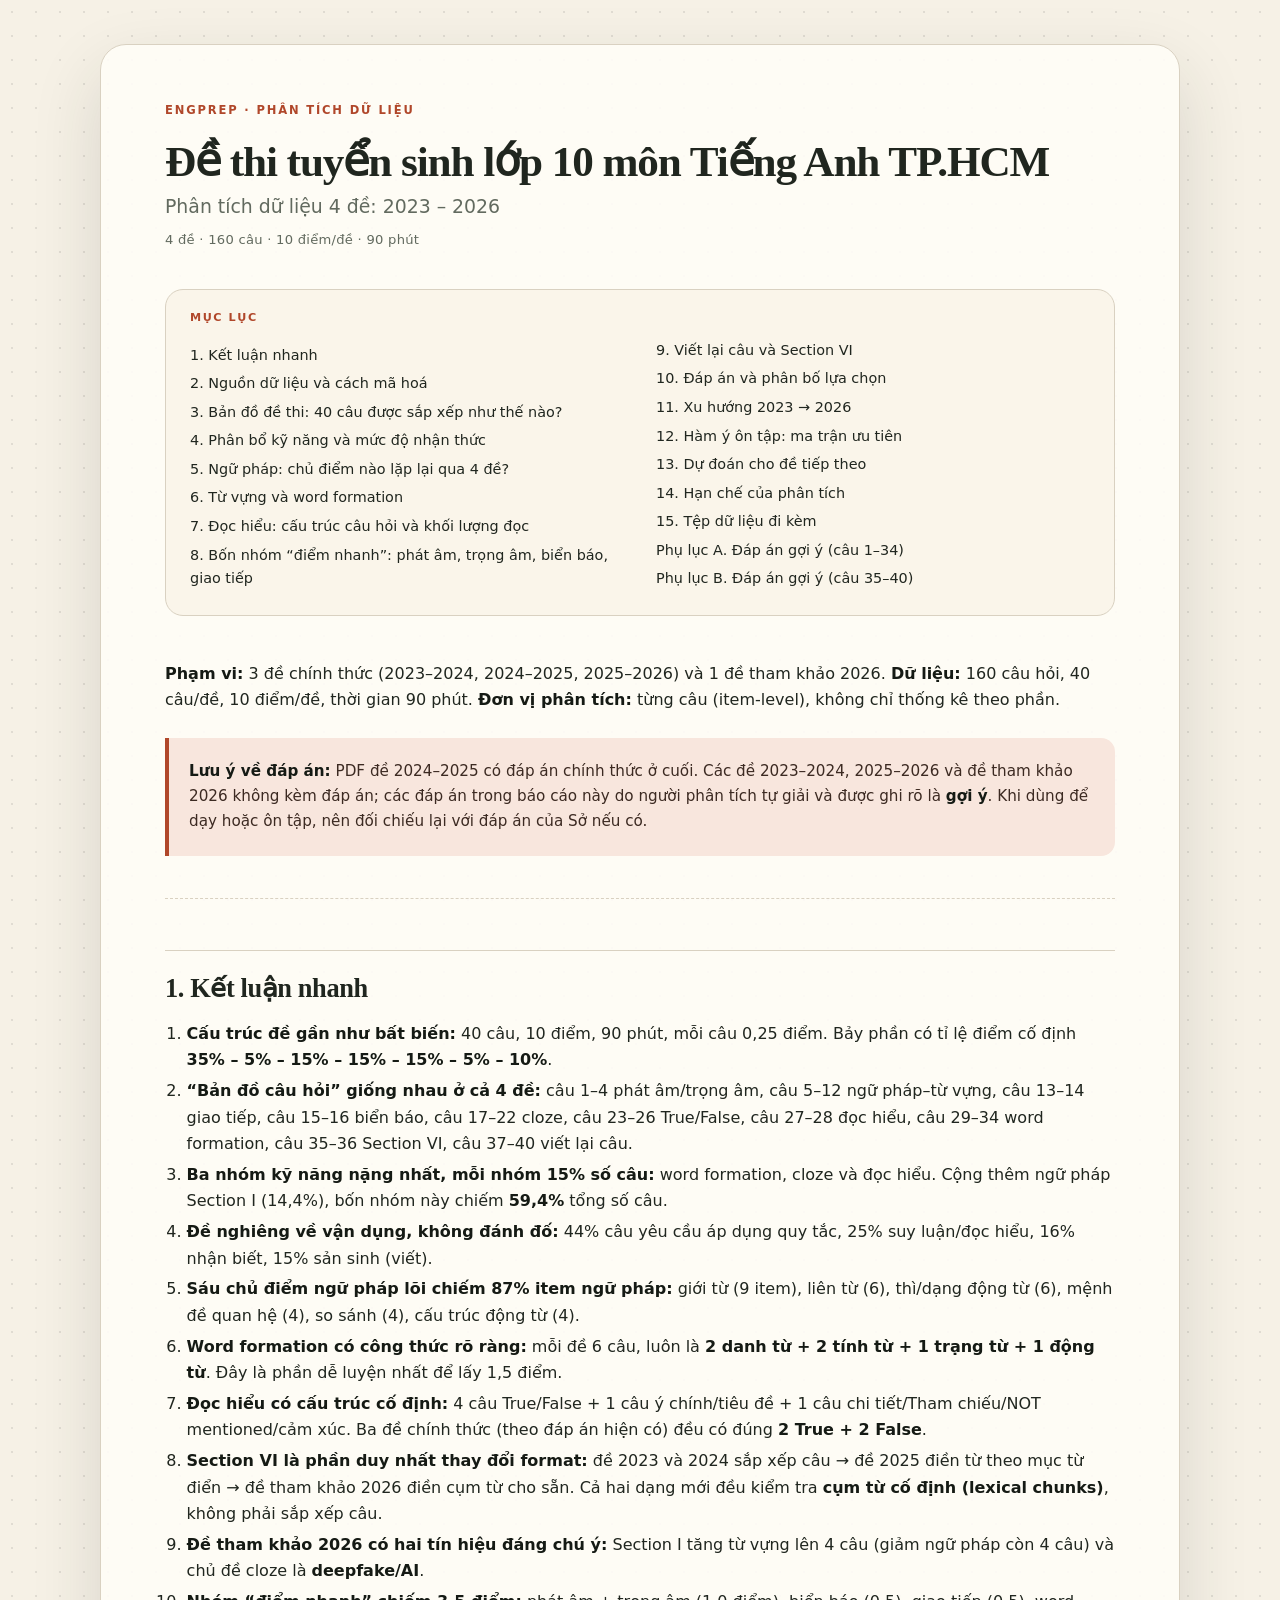
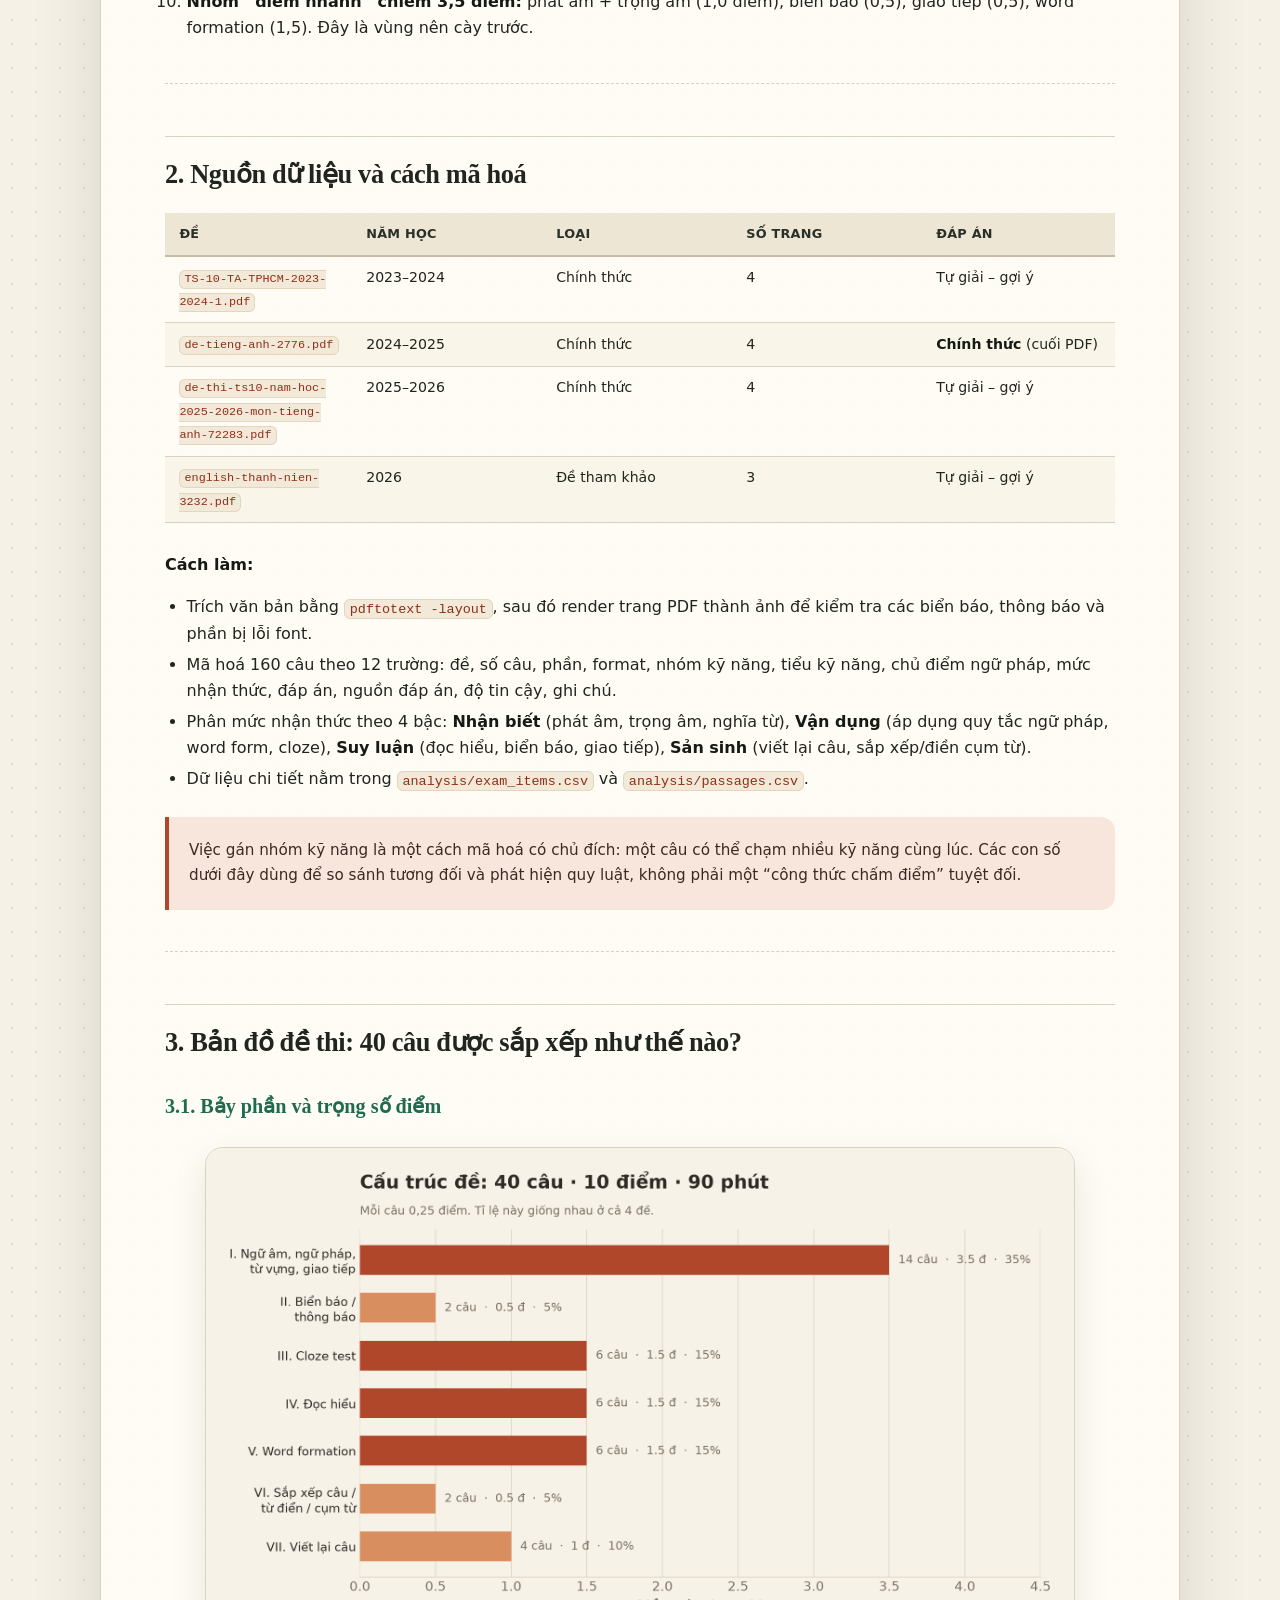
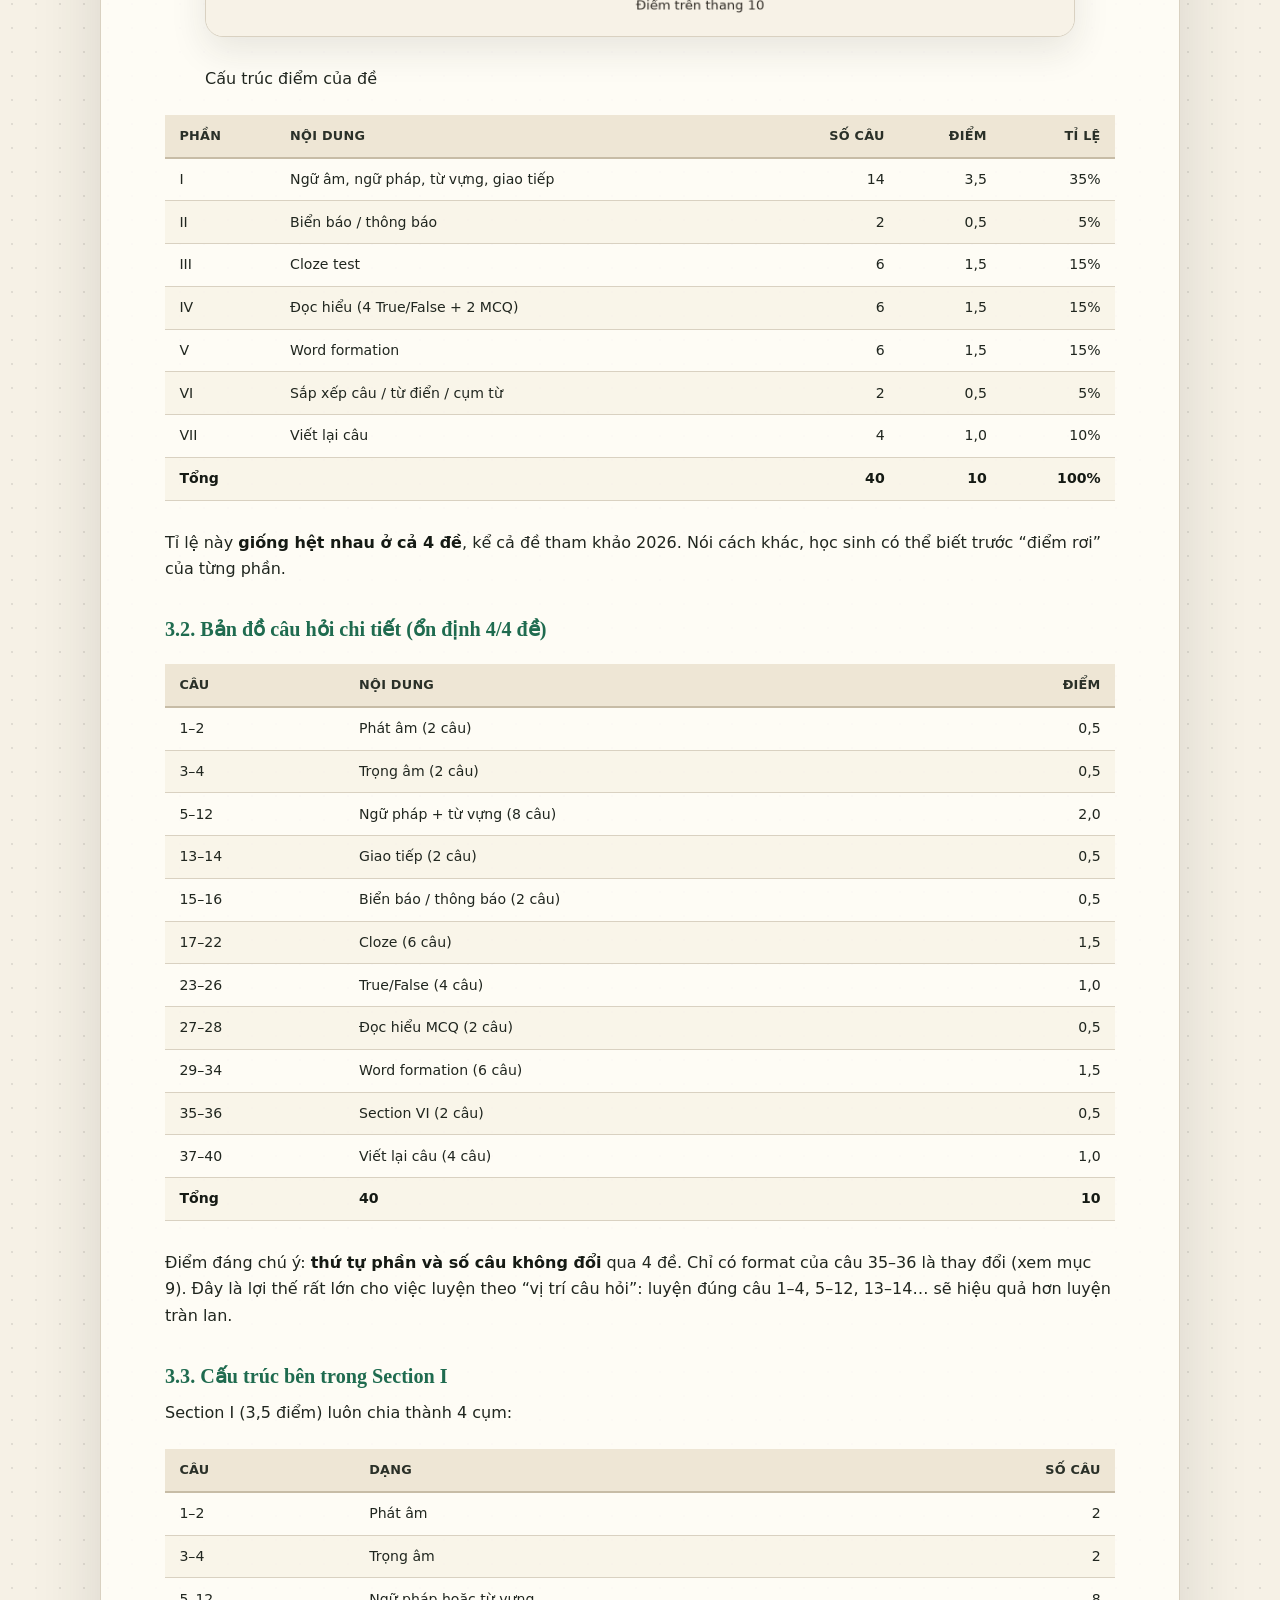
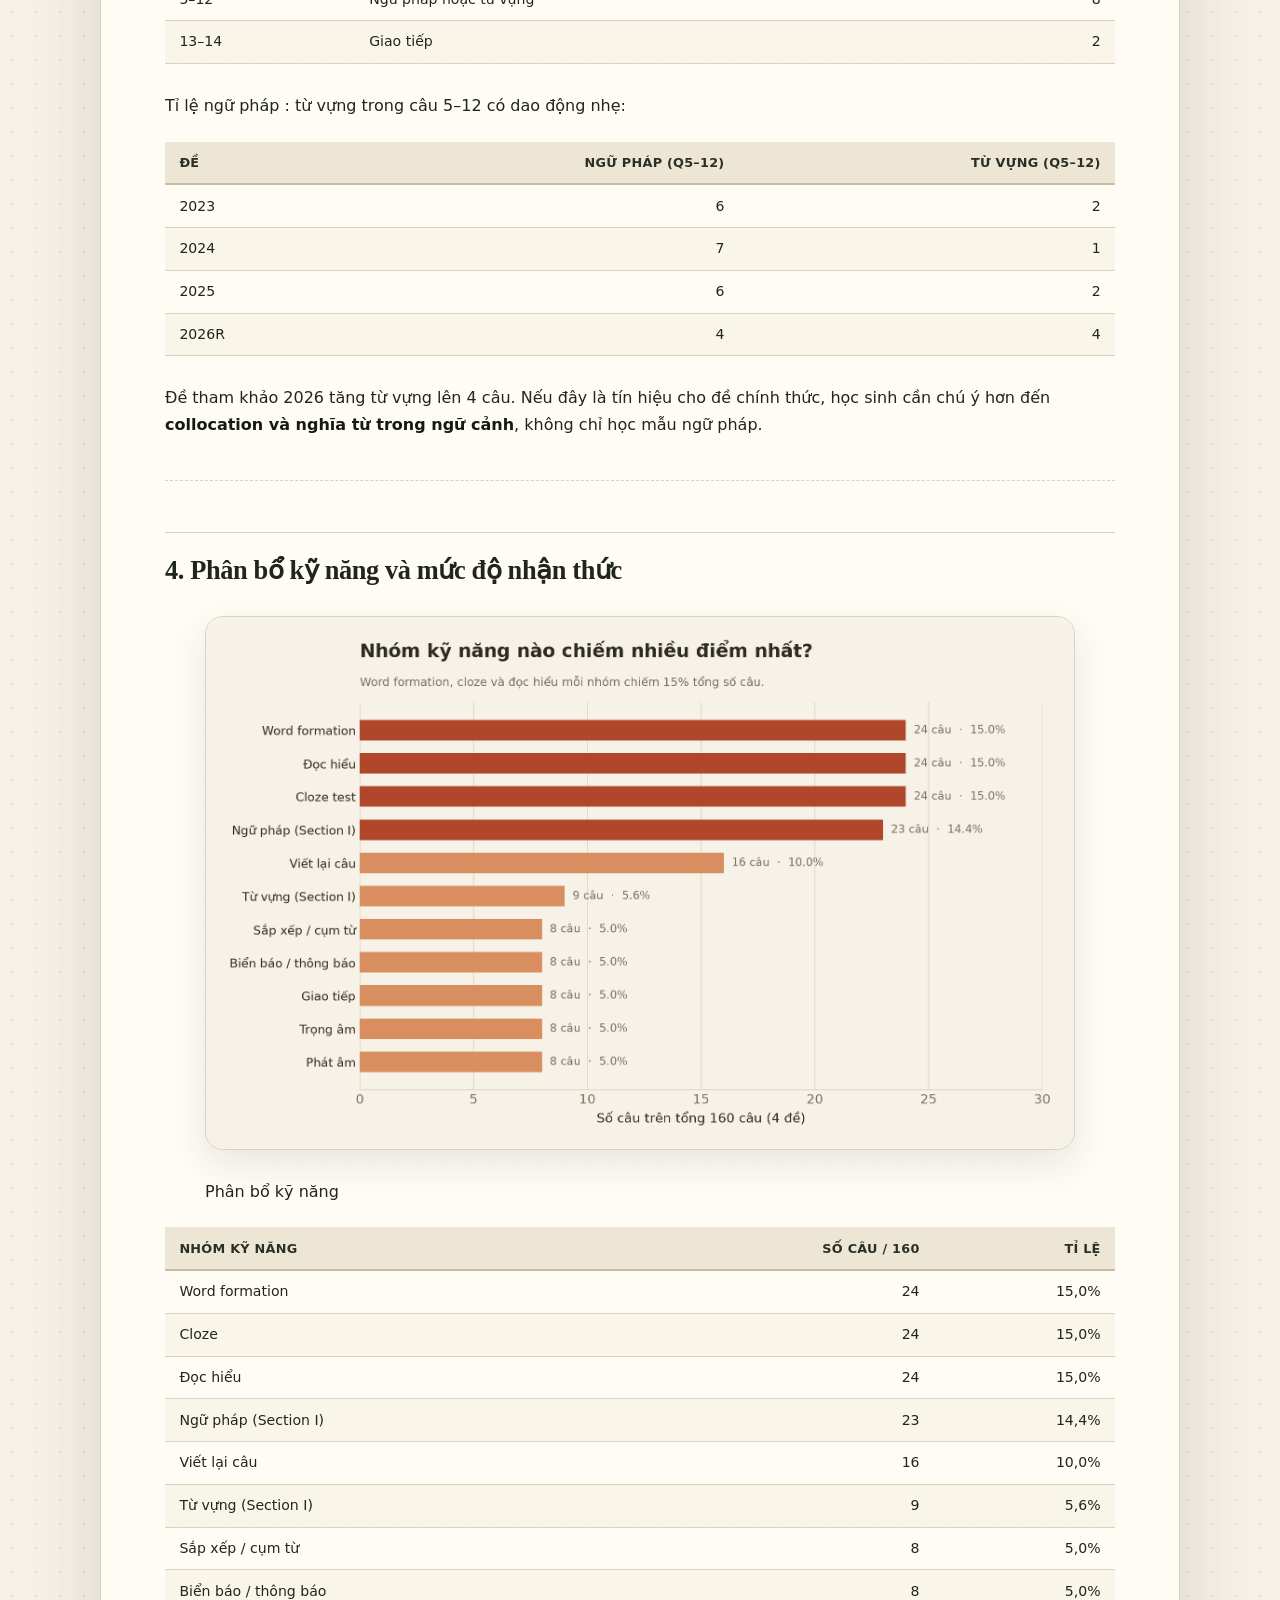
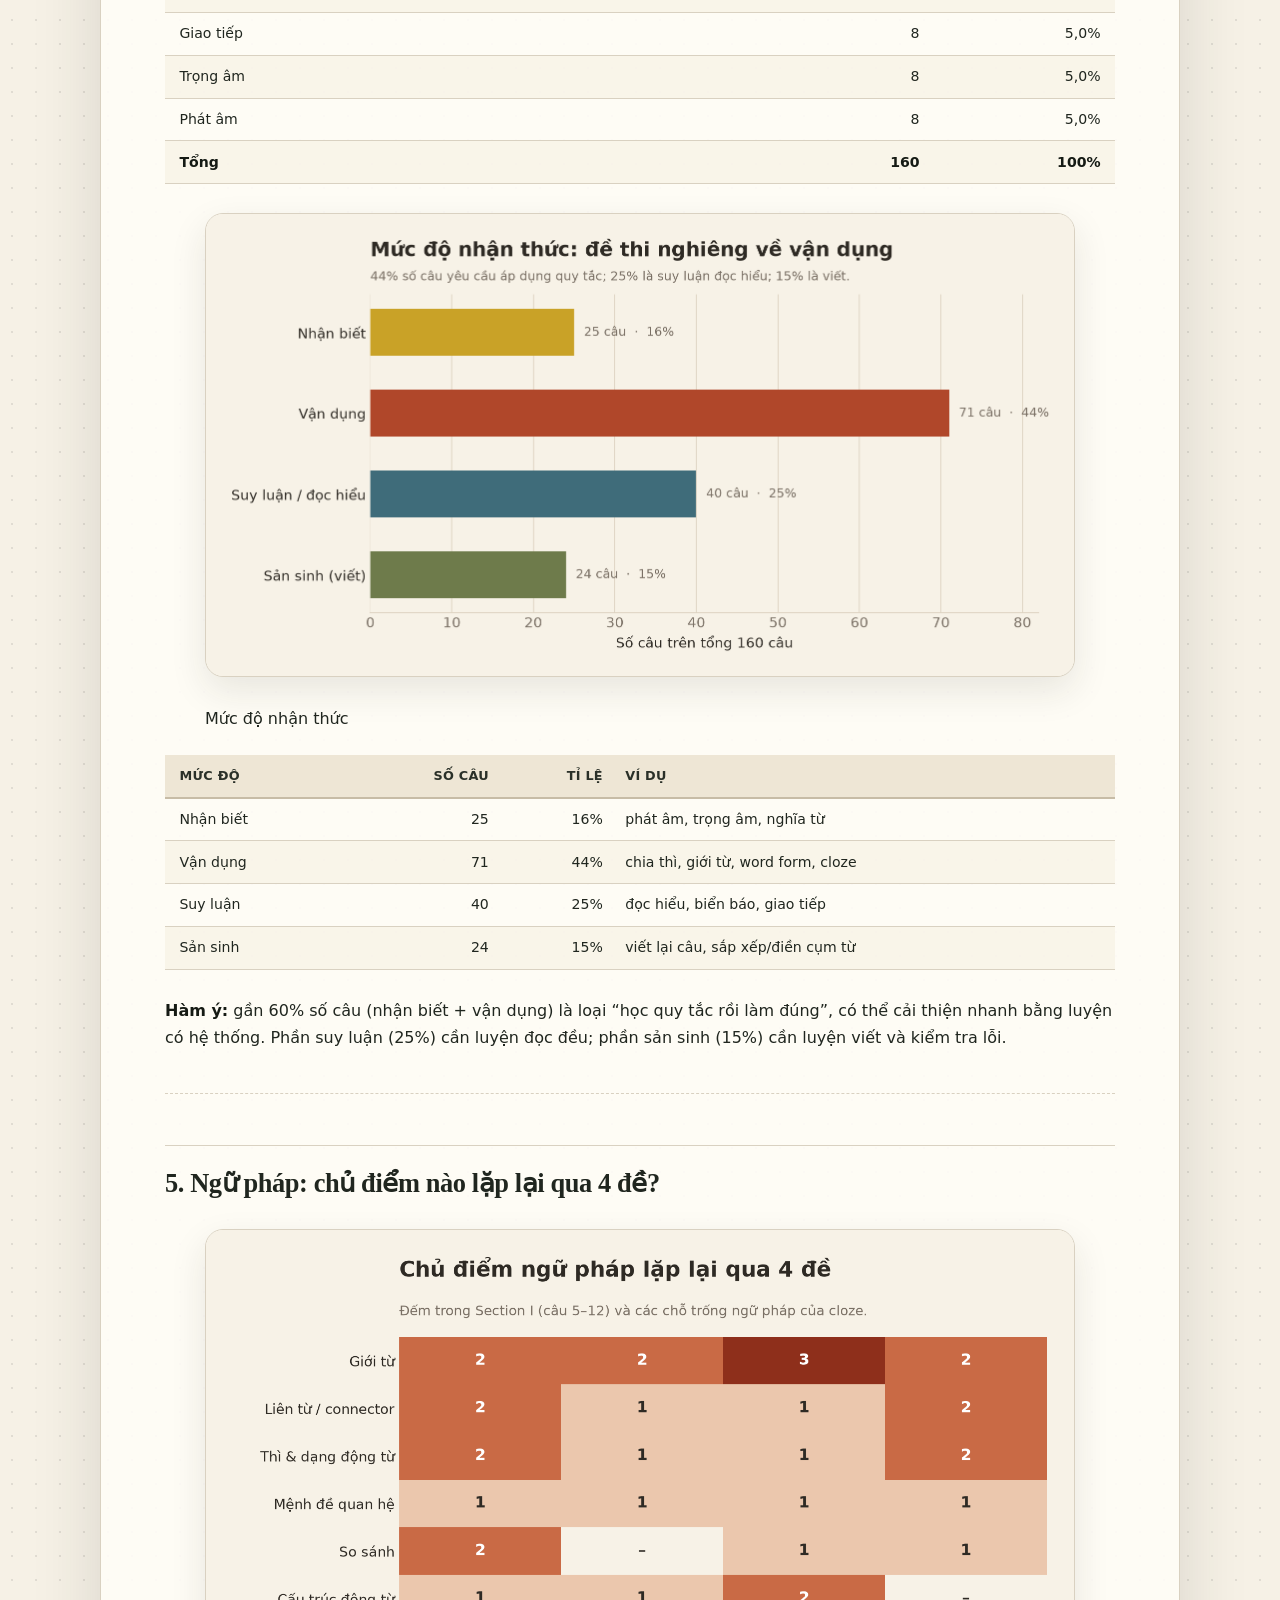
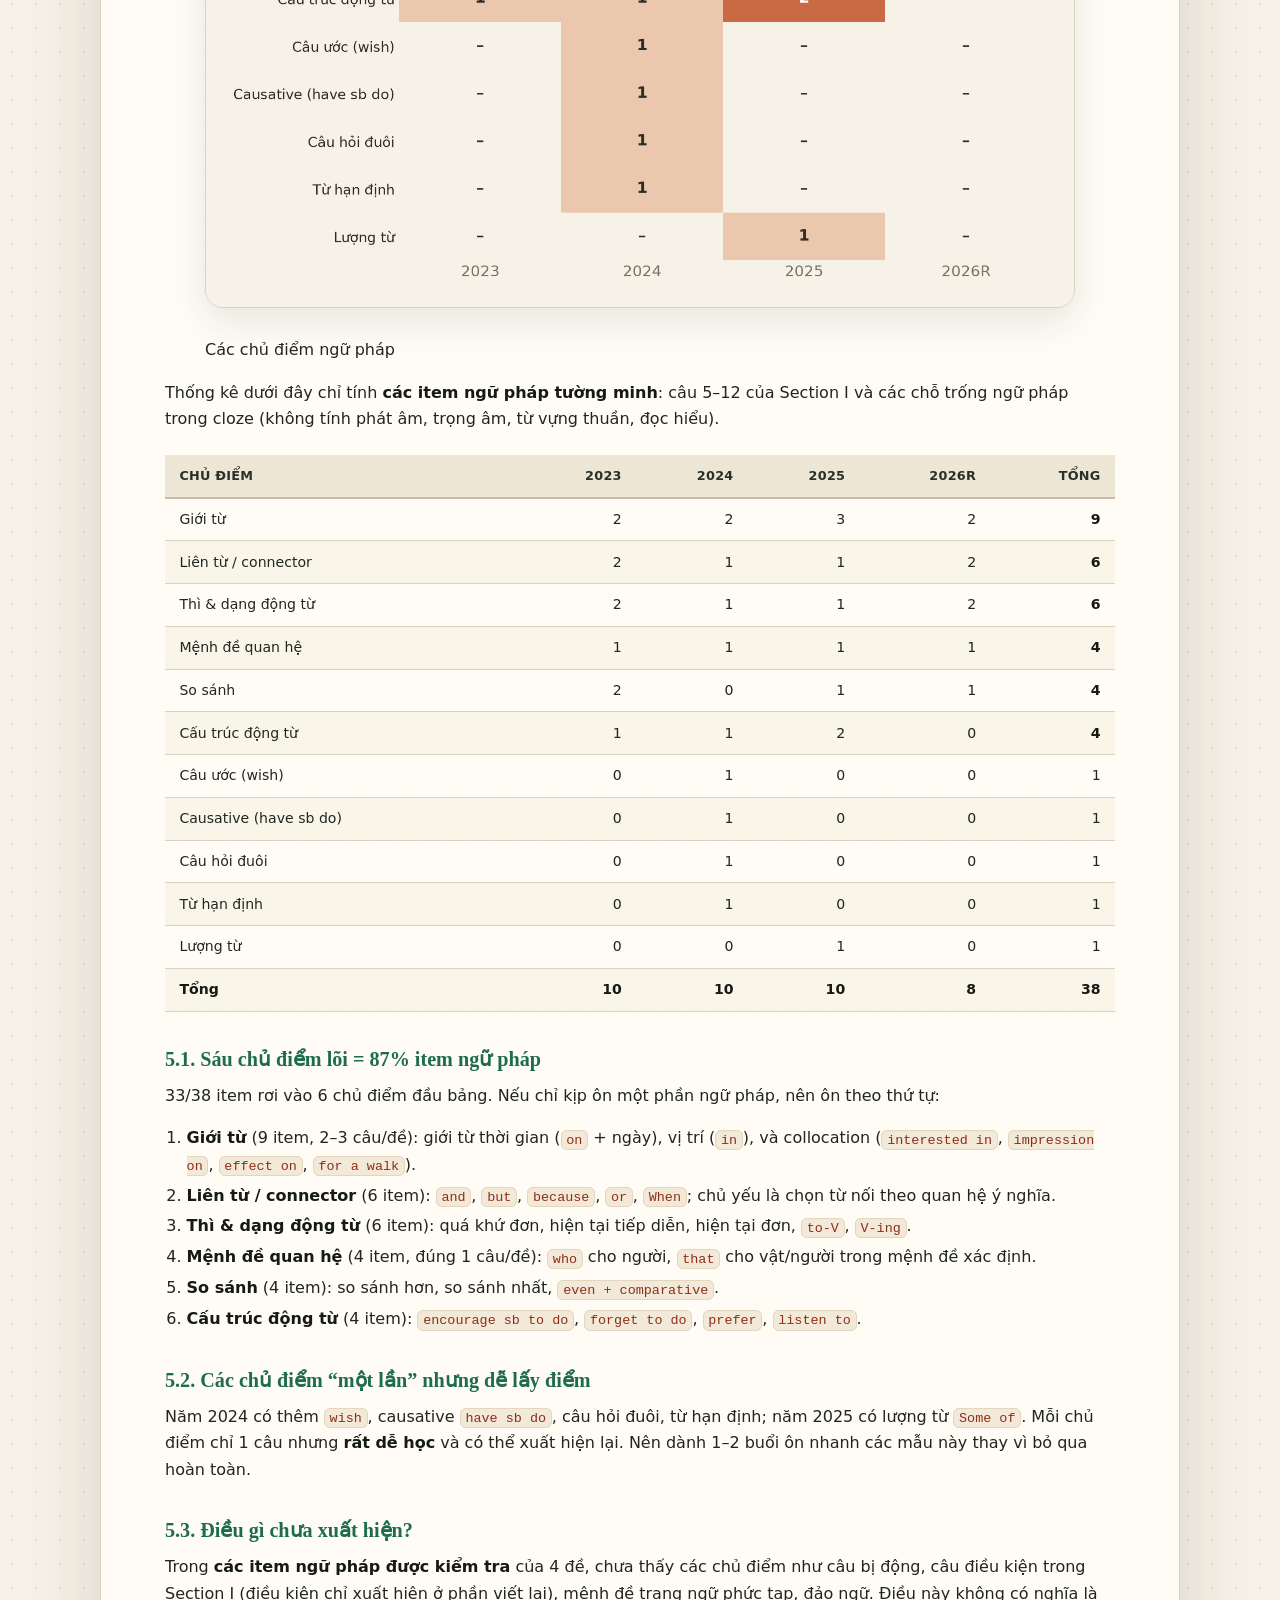
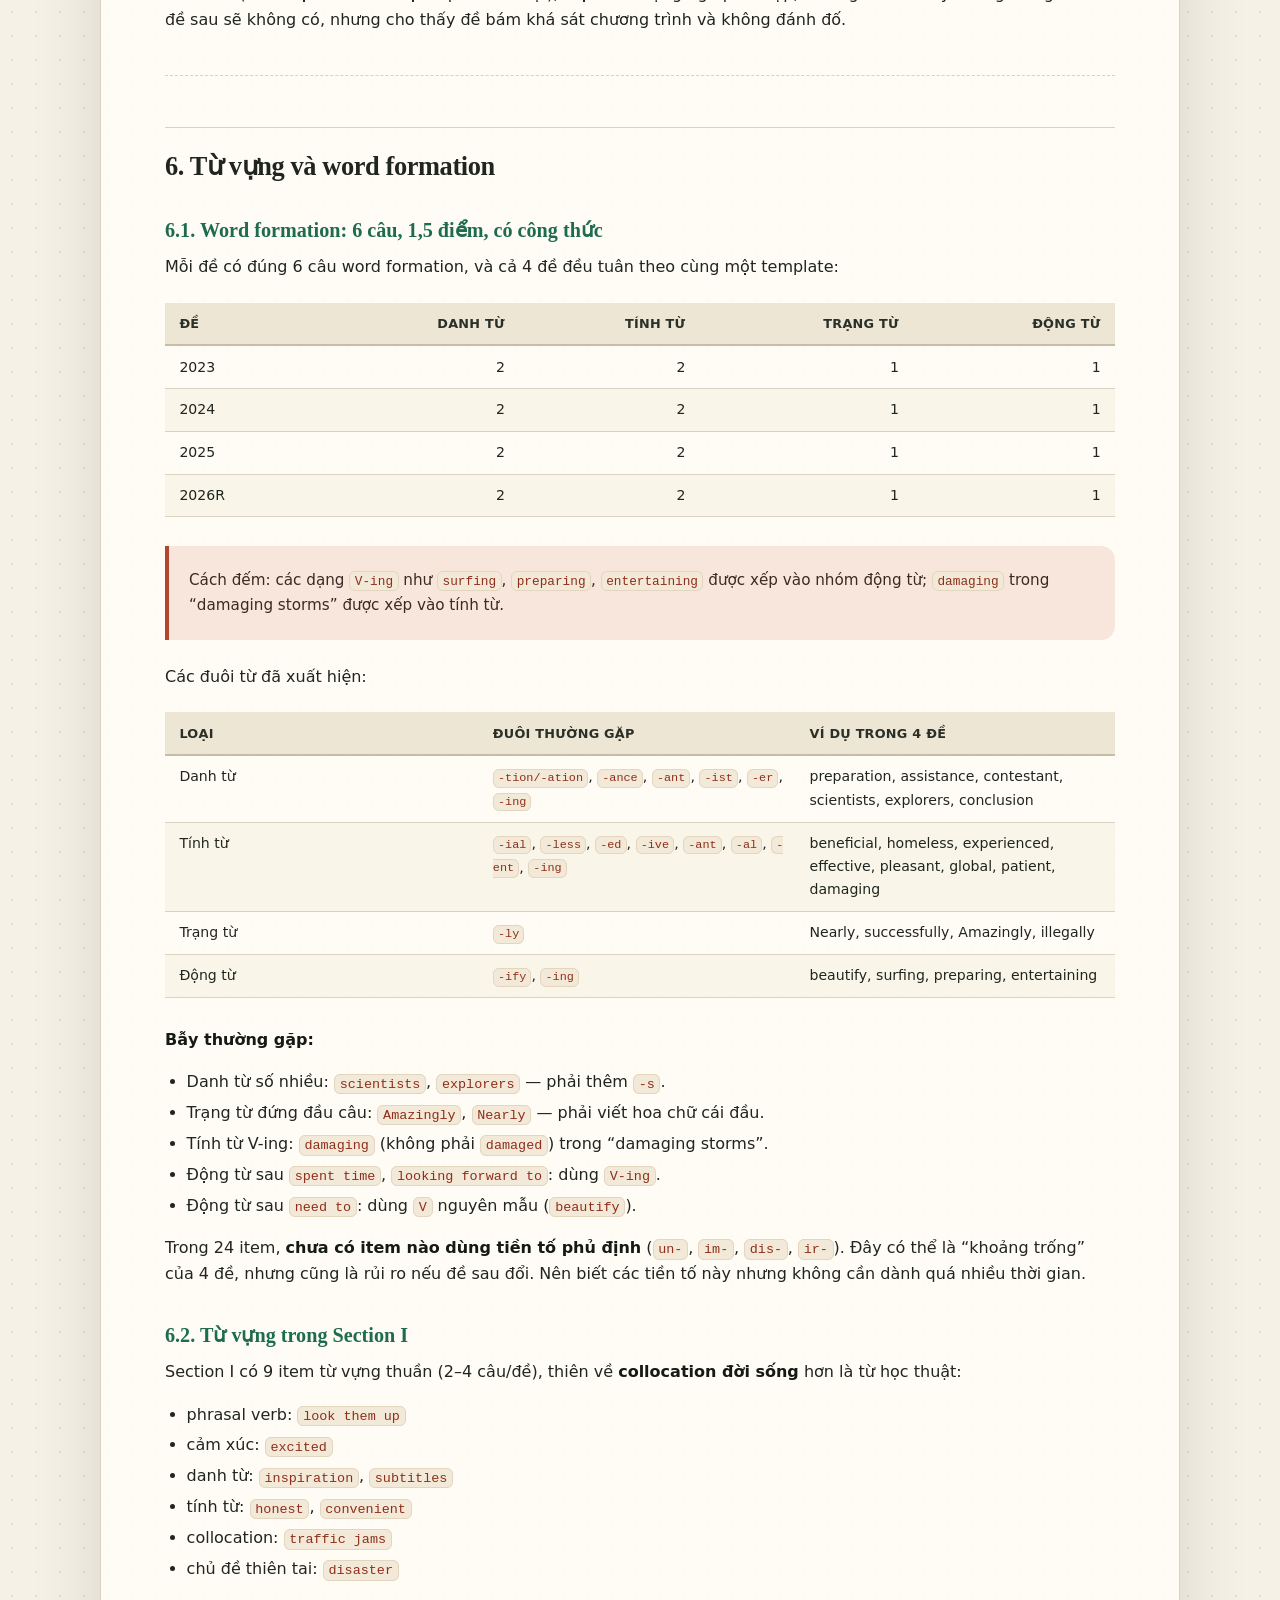
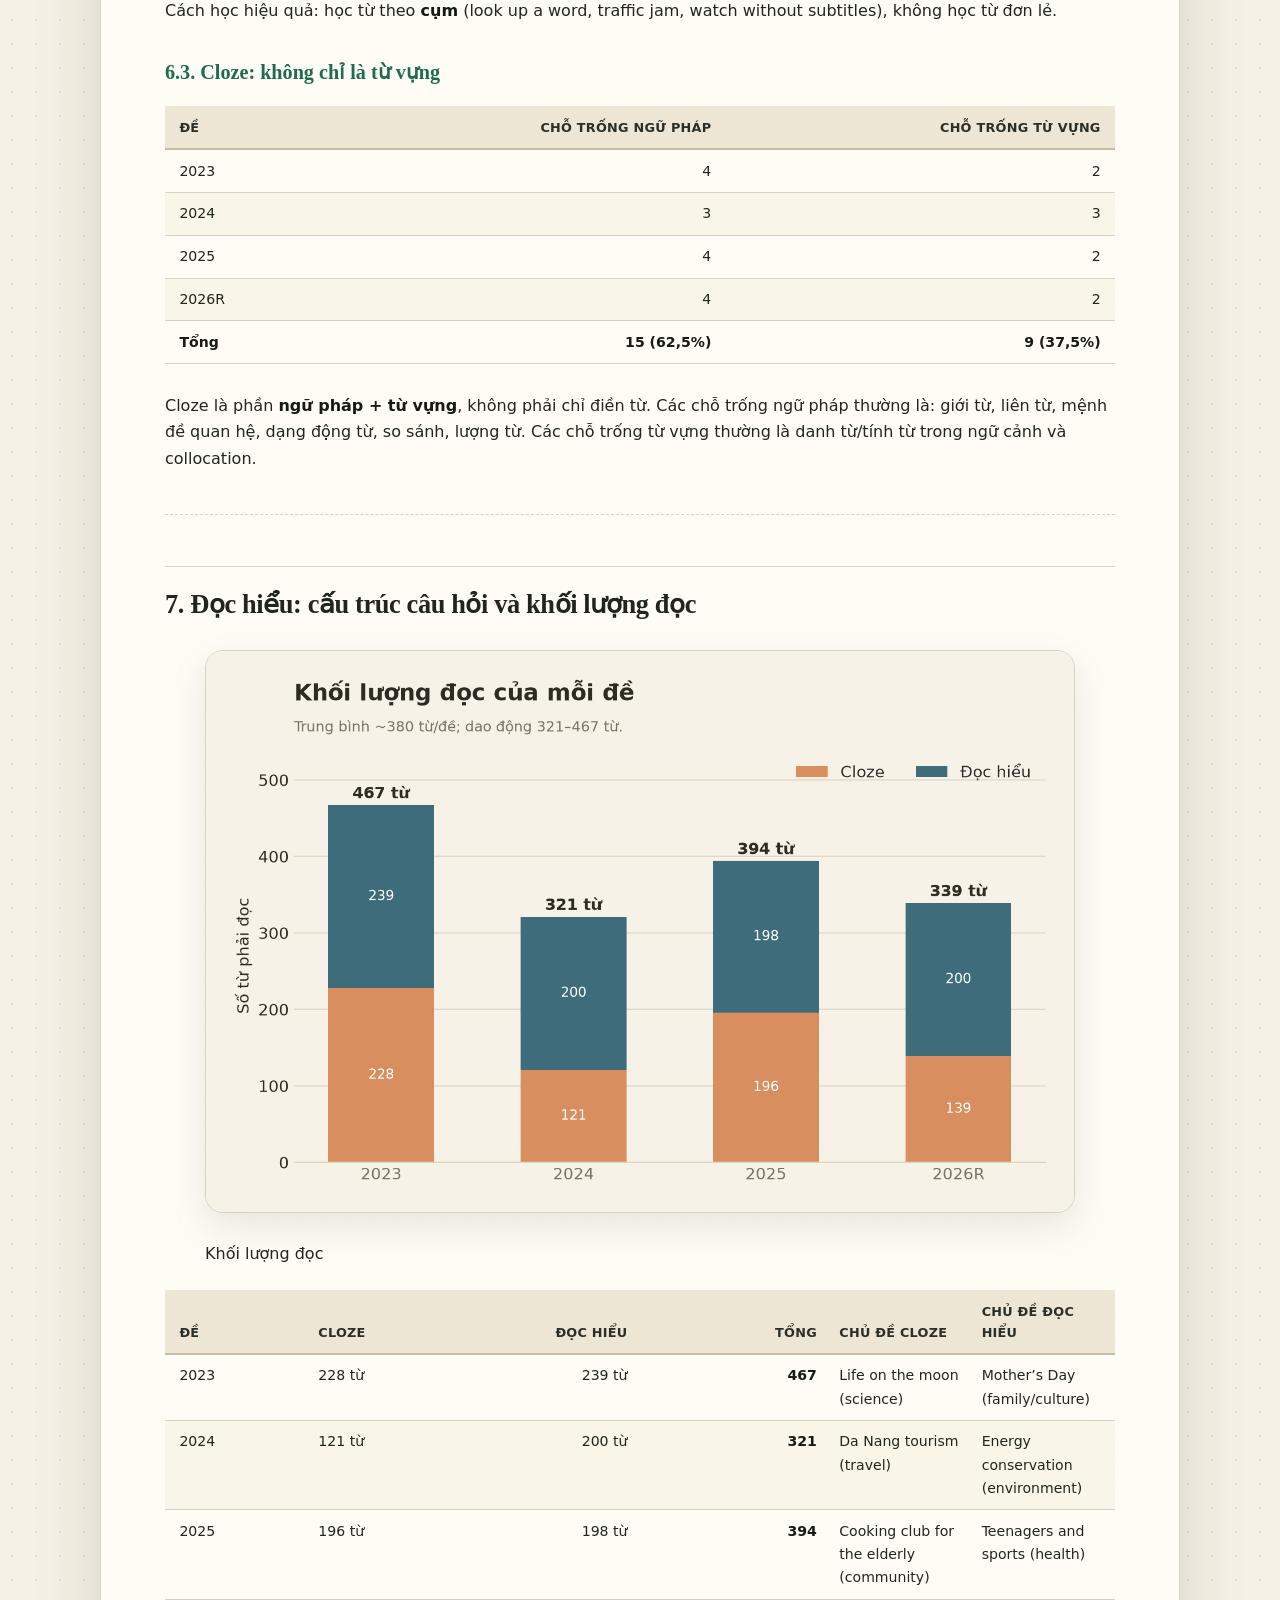
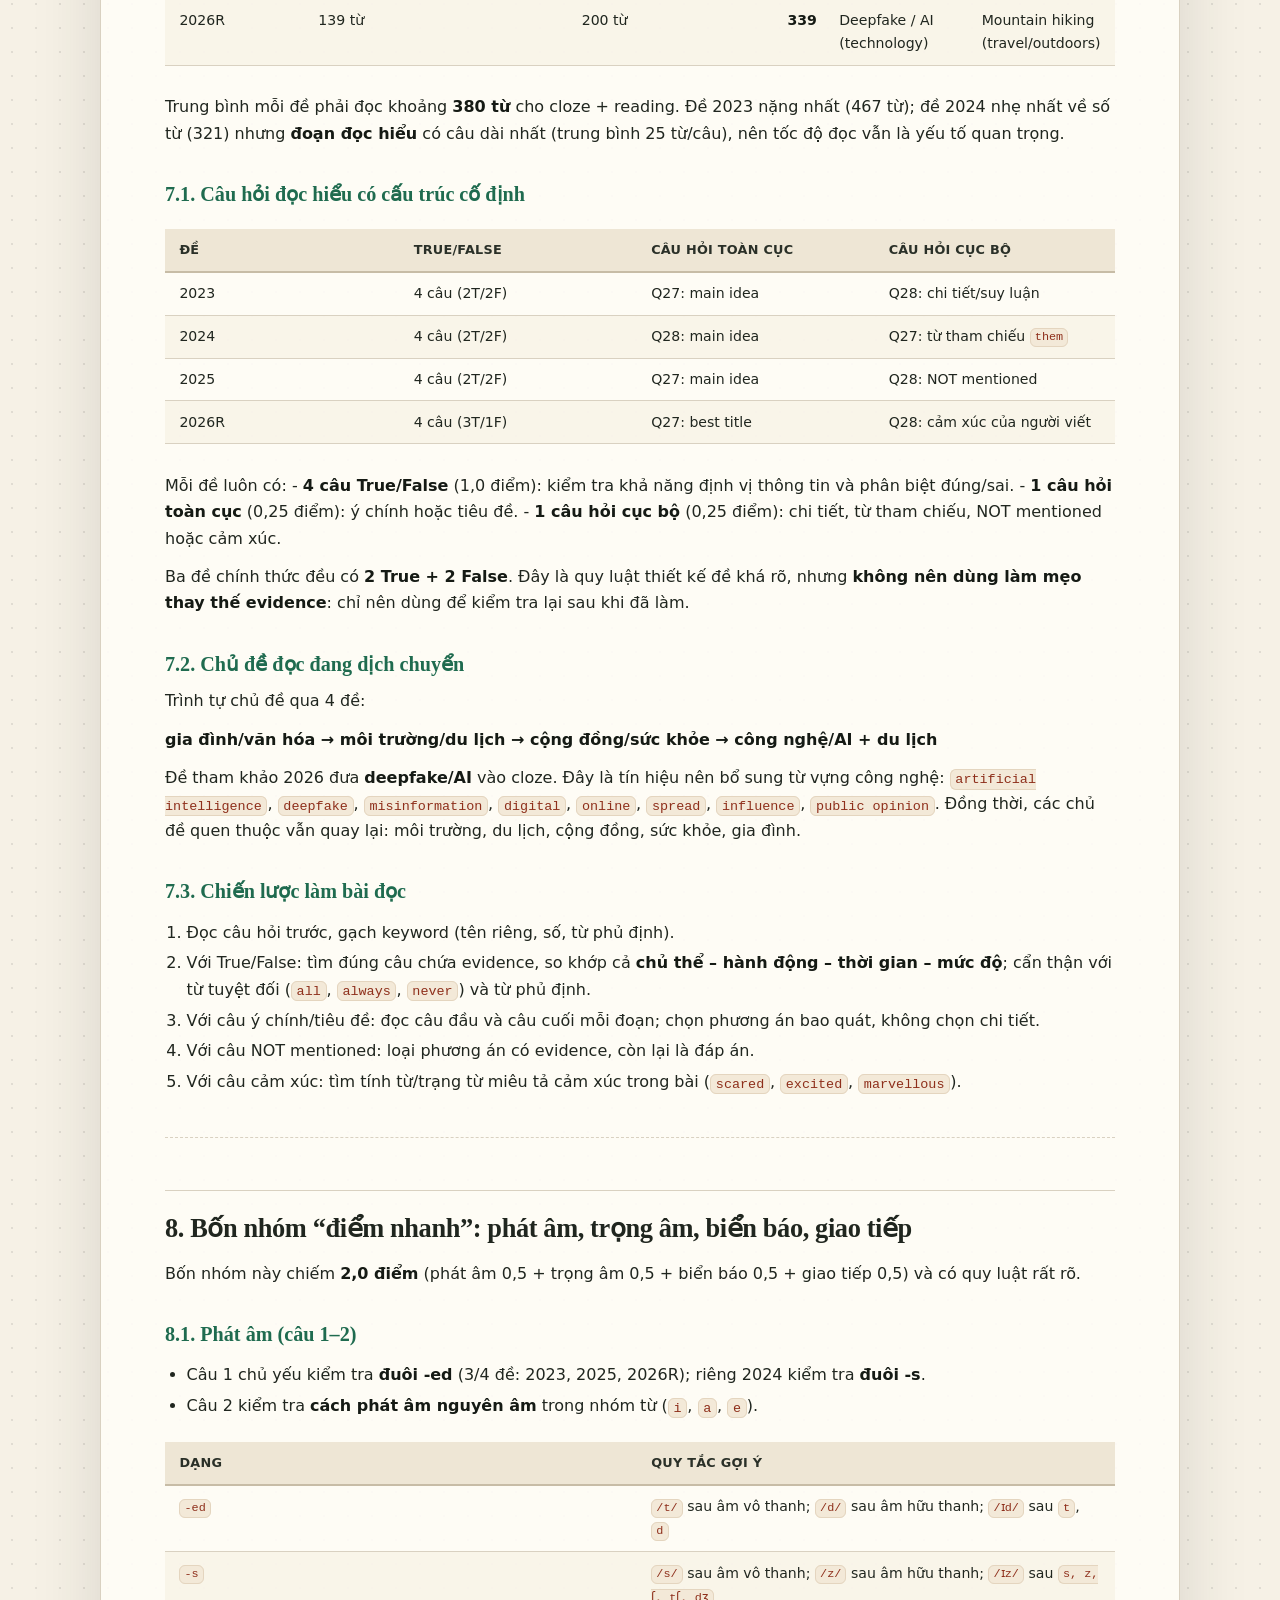
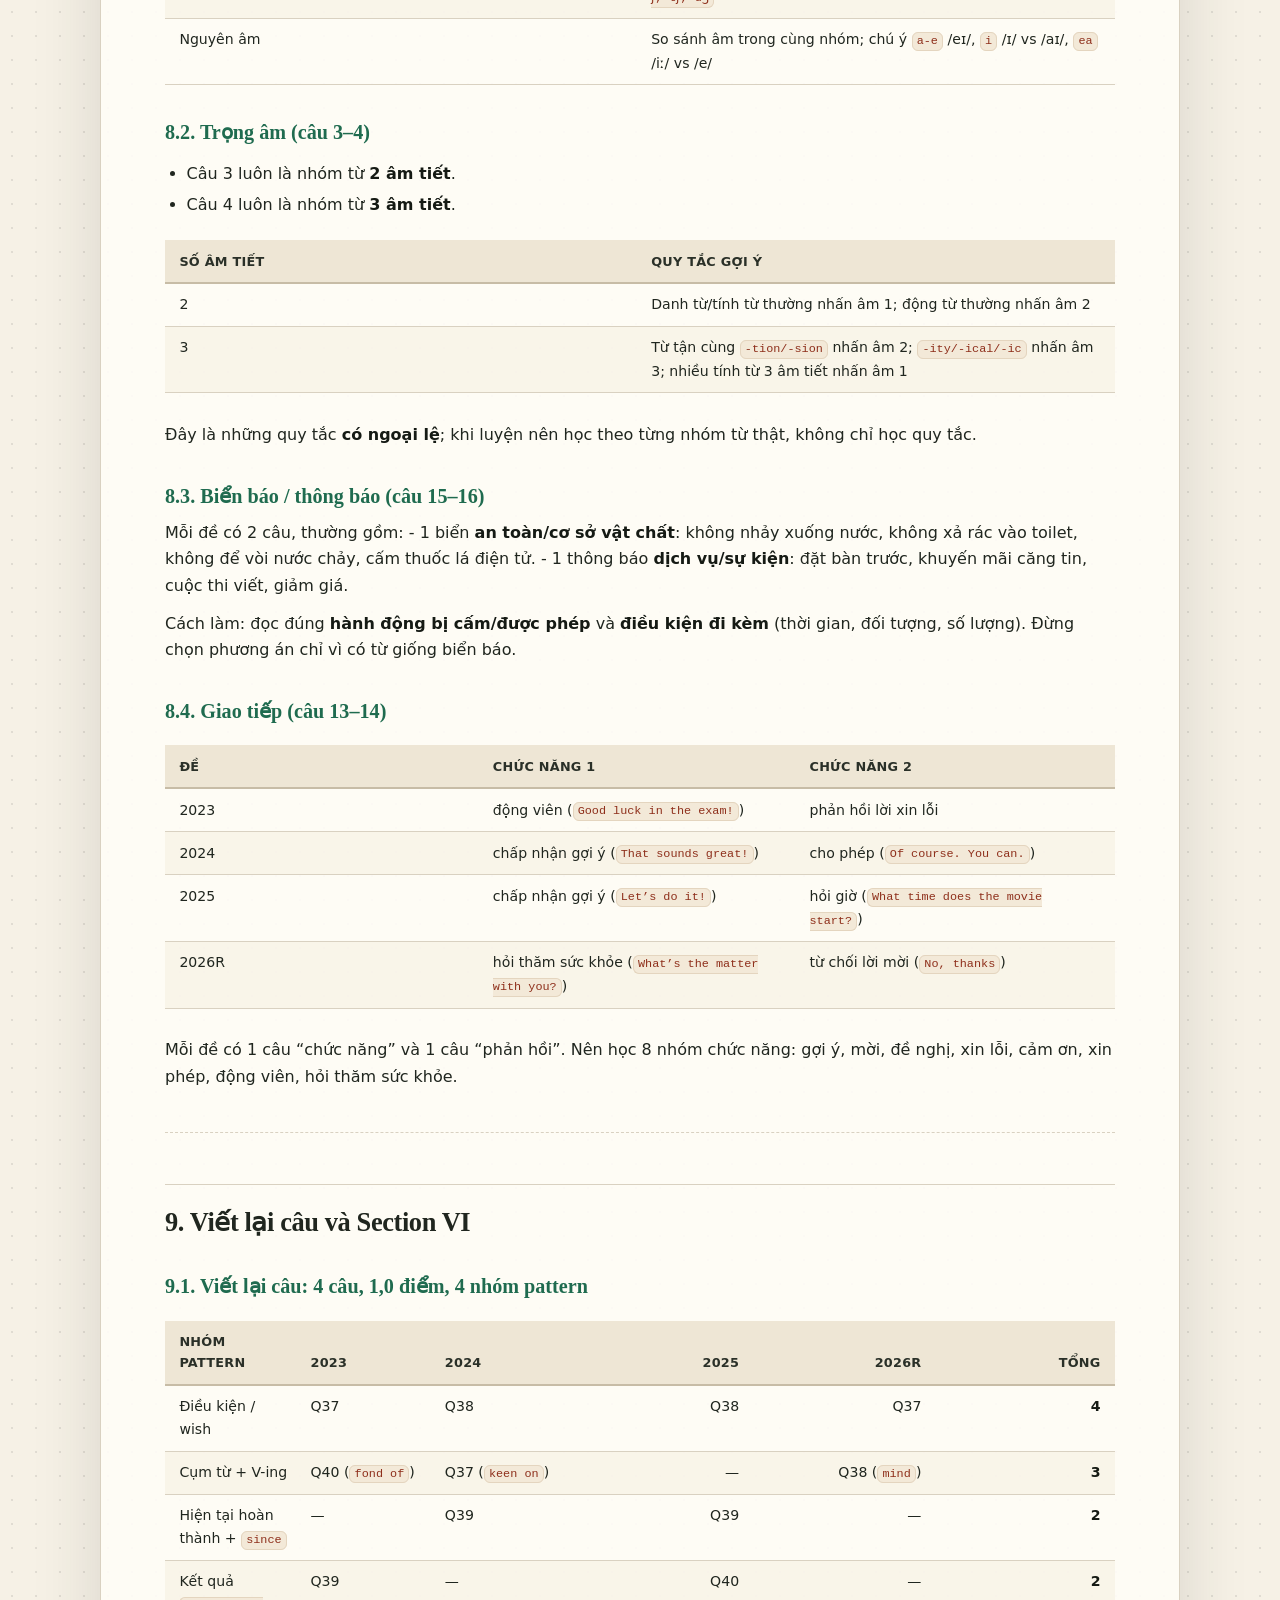
==== bao-cao-phan-tich.html @ 8ea0d5f8 "Add HCMC Grade 10 English exam analysis (2023-2026)" ====
<!DOCTYPE html>
<html lang="vi">
<head>
<meta charset="utf-8">
<meta name="viewport" content="width=device-width, initial-scale=1">
<title>Phân tích 4 đề thi tuyển sinh 10 môn Tiếng Anh TP.HCM</title>
<link rel="stylesheet" href="report.css">
</head>
<body>
<div class="page">
<header class="report-title">
  <p class="kicker">ENGPREP · PHÂN TÍCH DỮ LIỆU</p>
  <h1>Đề thi tuyển sinh lớp 10 môn Tiếng Anh TP.HCM</h1>
  <p class="subtitle">Phân tích dữ liệu 4 đề: 2023 – 2026</p>
  <p class="meta">4 đề · 160 câu · 10 điểm/đề · 90 phút</p>
</header>
<nav id="TOC" role="doc-toc">
<ul>
<li><a href="#kết-luận-nhanh" id="toc-kết-luận-nhanh">1. Kết luận
nhanh</a></li>
<li><a href="#nguồn-dữ-liệu-và-cách-mã-hoá"
id="toc-nguồn-dữ-liệu-và-cách-mã-hoá">2. Nguồn dữ liệu và cách mã
hoá</a></li>
<li><a href="#bản-đồ-đề-thi-40-câu-được-sắp-xếp-như-thế-nào"
id="toc-bản-đồ-đề-thi-40-câu-được-sắp-xếp-như-thế-nào">3. Bản đồ đề thi:
40 câu được sắp xếp như thế nào?</a></li>
<li><a href="#phân-bổ-kỹ-năng-và-mức-độ-nhận-thức"
id="toc-phân-bổ-kỹ-năng-và-mức-độ-nhận-thức">4. Phân bổ kỹ năng và mức
độ nhận thức</a></li>
<li><a href="#ngữ-pháp-chủ-điểm-nào-lặp-lại-qua-4-đề"
id="toc-ngữ-pháp-chủ-điểm-nào-lặp-lại-qua-4-đề">5. Ngữ pháp: chủ điểm
nào lặp lại qua 4 đề?</a></li>
<li><a href="#từ-vựng-và-word-formation"
id="toc-từ-vựng-và-word-formation">6. Từ vựng và word formation</a></li>
<li><a href="#đọc-hiểu-cấu-trúc-câu-hỏi-và-khối-lượng-đọc"
id="toc-đọc-hiểu-cấu-trúc-câu-hỏi-và-khối-lượng-đọc">7. Đọc hiểu: cấu
trúc câu hỏi và khối lượng đọc</a></li>
<li><a href="#bốn-nhóm-điểm-nhanh-phát-âm-trọng-âm-biển-báo-giao-tiếp"
id="toc-bốn-nhóm-điểm-nhanh-phát-âm-trọng-âm-biển-báo-giao-tiếp">8. Bốn
nhóm “điểm nhanh”: phát âm, trọng âm, biển báo, giao tiếp</a></li>
<li><a href="#viết-lại-câu-và-section-vi"
id="toc-viết-lại-câu-và-section-vi">9. Viết lại câu và Section
VI</a></li>
<li><a href="#đáp-án-và-phân-bố-lựa-chọn"
id="toc-đáp-án-và-phân-bố-lựa-chọn">10. Đáp án và phân bố lựa
chọn</a></li>
<li><a href="#xu-hướng-2023-2026" id="toc-xu-hướng-2023-2026">11. Xu
hướng 2023 → 2026</a></li>
<li><a href="#hàm-ý-ôn-tập-ma-trận-ưu-tiên"
id="toc-hàm-ý-ôn-tập-ma-trận-ưu-tiên">12. Hàm ý ôn tập: ma trận ưu
tiên</a></li>
<li><a href="#dự-đoán-cho-đề-tiếp-theo"
id="toc-dự-đoán-cho-đề-tiếp-theo">13. Dự đoán cho đề tiếp theo</a></li>
<li><a href="#hạn-chế-của-phân-tích" id="toc-hạn-chế-của-phân-tích">14.
Hạn chế của phân tích</a></li>
<li><a href="#tệp-dữ-liệu-đi-kèm" id="toc-tệp-dữ-liệu-đi-kèm">15. Tệp dữ
liệu đi kèm</a></li>
<li><a href="#phụ-lục-a.-đáp-án-gợi-ý-câu-134"
id="toc-phụ-lục-a.-đáp-án-gợi-ý-câu-134">Phụ lục A. Đáp án gợi ý (câu
1–34)</a></li>
<li><a href="#phụ-lục-b.-đáp-án-gợi-ý-câu-3540"
id="toc-phụ-lục-b.-đáp-án-gợi-ý-câu-3540">Phụ lục B. Đáp án gợi ý (câu
35–40)</a></li>
</ul>
</nav>
<p><strong>Phạm vi:</strong> 3 đề chính thức (2023–2024, 2024–2025,
2025–2026) và 1 đề tham khảo 2026. <strong>Dữ liệu:</strong> 160 câu
hỏi, 40 câu/đề, 10 điểm/đề, thời gian 90 phút. <strong>Đơn vị phân
tích:</strong> từng câu (item-level), không chỉ thống kê theo phần.</p>
<blockquote>
<p><strong>Lưu ý về đáp án:</strong> PDF đề 2024–2025 có đáp án chính
thức ở cuối. Các đề 2023–2024, 2025–2026 và đề tham khảo 2026 không kèm
đáp án; các đáp án trong báo cáo này do người phân tích tự giải và được
ghi rõ là <strong>gợi ý</strong>. Khi dùng để dạy hoặc ôn tập, nên đối
chiếu lại với đáp án của Sở nếu có.</p>
</blockquote>
<hr />
<h2 id="kết-luận-nhanh">1. Kết luận nhanh</h2>
<ol type="1">
<li><strong>Cấu trúc đề gần như bất biến:</strong> 40 câu, 10 điểm, 90
phút, mỗi câu 0,25 điểm. Bảy phần có tỉ lệ điểm cố định <strong>35% – 5%
– 15% – 15% – 15% – 5% – 10%</strong>.</li>
<li><strong>“Bản đồ câu hỏi” giống nhau ở cả 4 đề:</strong> câu 1–4 phát
âm/trọng âm, câu 5–12 ngữ pháp–từ vựng, câu 13–14 giao tiếp, câu 15–16
biển báo, câu 17–22 cloze, câu 23–26 True/False, câu 27–28 đọc hiểu, câu
29–34 word formation, câu 35–36 Section VI, câu 37–40 viết lại câu.</li>
<li><strong>Ba nhóm kỹ năng nặng nhất, mỗi nhóm 15% số câu:</strong>
word formation, cloze và đọc hiểu. Cộng thêm ngữ pháp Section I (14,4%),
bốn nhóm này chiếm <strong>59,4%</strong> tổng số câu.</li>
<li><strong>Đề nghiêng về vận dụng, không đánh đố:</strong> 44% câu yêu
cầu áp dụng quy tắc, 25% suy luận/đọc hiểu, 16% nhận biết, 15% sản sinh
(viết).</li>
<li><strong>Sáu chủ điểm ngữ pháp lõi chiếm 87% item ngữ pháp:</strong>
giới từ (9 item), liên từ (6), thì/dạng động từ (6), mệnh đề quan hệ
(4), so sánh (4), cấu trúc động từ (4).</li>
<li><strong>Word formation có công thức rõ ràng:</strong> mỗi đề 6 câu,
luôn là <strong>2 danh từ + 2 tính từ + 1 trạng từ + 1 động từ</strong>.
Đây là phần dễ luyện nhất để lấy 1,5 điểm.</li>
<li><strong>Đọc hiểu có cấu trúc cố định:</strong> 4 câu True/False + 1
câu ý chính/tiêu đề + 1 câu chi tiết/Tham chiếu/NOT mentioned/cảm xúc.
Ba đề chính thức (theo đáp án hiện có) đều có đúng <strong>2 True + 2
False</strong>.</li>
<li><strong>Section VI là phần duy nhất thay đổi format:</strong> đề
2023 và 2024 sắp xếp câu → đề 2025 điền từ theo mục từ điển → đề tham
khảo 2026 điền cụm từ cho sẵn. Cả hai dạng mới đều kiểm tra <strong>cụm
từ cố định (lexical chunks)</strong>, không phải sắp xếp câu.</li>
<li><strong>Đề tham khảo 2026 có hai tín hiệu đáng chú ý:</strong>
Section I tăng từ vựng lên 4 câu (giảm ngữ pháp còn 4 câu) và chủ đề
cloze là <strong>deepfake/AI</strong>.</li>
<li><strong>Nhóm “điểm nhanh” chiếm 3,5 điểm:</strong> phát âm + trọng
âm (1,0 điểm), biển báo (0,5), giao tiếp (0,5), word formation (1,5).
Đây là vùng nên cày trước.</li>
</ol>
<hr />
<h2 id="nguồn-dữ-liệu-và-cách-mã-hoá">2. Nguồn dữ liệu và cách mã
hoá</h2>
<table>
<colgroup>
<col style="width: 20%" />
<col style="width: 20%" />
<col style="width: 20%" />
<col style="width: 20%" />
<col style="width: 20%" />
</colgroup>
<thead>
<tr>
<th>Đề</th>
<th>Năm học</th>
<th>Loại</th>
<th>Số trang</th>
<th>Đáp án</th>
</tr>
</thead>
<tbody>
<tr>
<td><code>TS-10-TA-TPHCM-2023-2024-1.pdf</code></td>
<td>2023–2024</td>
<td>Chính thức</td>
<td>4</td>
<td>Tự giải – gợi ý</td>
</tr>
<tr>
<td><code>de-tieng-anh-2776.pdf</code></td>
<td>2024–2025</td>
<td>Chính thức</td>
<td>4</td>
<td><strong>Chính thức</strong> (cuối PDF)</td>
</tr>
<tr>
<td><code>de-thi-ts10-nam-hoc-2025-2026-mon-tieng-anh-72283.pdf</code></td>
<td>2025–2026</td>
<td>Chính thức</td>
<td>4</td>
<td>Tự giải – gợi ý</td>
</tr>
<tr>
<td><code>english-thanh-nien-3232.pdf</code></td>
<td>2026</td>
<td>Đề tham khảo</td>
<td>3</td>
<td>Tự giải – gợi ý</td>
</tr>
</tbody>
</table>
<p><strong>Cách làm:</strong></p>
<ul>
<li>Trích văn bản bằng <code>pdftotext -layout</code>, sau đó render
trang PDF thành ảnh để kiểm tra các biển báo, thông báo và phần bị lỗi
font.</li>
<li>Mã hoá 160 câu theo 12 trường: đề, số câu, phần, format, nhóm kỹ
năng, tiểu kỹ năng, chủ điểm ngữ pháp, mức nhận thức, đáp án, nguồn đáp
án, độ tin cậy, ghi chú.</li>
<li>Phân mức nhận thức theo 4 bậc: <strong>Nhận biết</strong> (phát âm,
trọng âm, nghĩa từ), <strong>Vận dụng</strong> (áp dụng quy tắc ngữ
pháp, word form, cloze), <strong>Suy luận</strong> (đọc hiểu, biển báo,
giao tiếp), <strong>Sản sinh</strong> (viết lại câu, sắp xếp/điền cụm
từ).</li>
<li>Dữ liệu chi tiết nằm trong <code>analysis/exam_items.csv</code> và
<code>analysis/passages.csv</code>.</li>
</ul>
<blockquote>
<p>Việc gán nhóm kỹ năng là một cách mã hoá có chủ đích: một câu có thể
chạm nhiều kỹ năng cùng lúc. Các con số dưới đây dùng để so sánh tương
đối và phát hiện quy luật, không phải một “công thức chấm điểm” tuyệt
đối.</p>
</blockquote>
<hr />
<h2 id="bản-đồ-đề-thi-40-câu-được-sắp-xếp-như-thế-nào">3. Bản đồ đề thi:
40 câu được sắp xếp như thế nào?</h2>
<h3 id="bảy-phần-và-trọng-số-điểm">3.1. Bảy phần và trọng số điểm</h3>
<figure>
<img src="figures/fig01_sections.png" alt="Cấu trúc điểm của đề" />
<figcaption aria-hidden="true">Cấu trúc điểm của đề</figcaption>
</figure>
<table>
<thead>
<tr>
<th>Phần</th>
<th>Nội dung</th>
<th style="text-align: right;">Số câu</th>
<th style="text-align: right;">Điểm</th>
<th style="text-align: right;">Tỉ lệ</th>
</tr>
</thead>
<tbody>
<tr>
<td>I</td>
<td>Ngữ âm, ngữ pháp, từ vựng, giao tiếp</td>
<td style="text-align: right;">14</td>
<td style="text-align: right;">3,5</td>
<td style="text-align: right;">35%</td>
</tr>
<tr>
<td>II</td>
<td>Biển báo / thông báo</td>
<td style="text-align: right;">2</td>
<td style="text-align: right;">0,5</td>
<td style="text-align: right;">5%</td>
</tr>
<tr>
<td>III</td>
<td>Cloze test</td>
<td style="text-align: right;">6</td>
<td style="text-align: right;">1,5</td>
<td style="text-align: right;">15%</td>
</tr>
<tr>
<td>IV</td>
<td>Đọc hiểu (4 True/False + 2 MCQ)</td>
<td style="text-align: right;">6</td>
<td style="text-align: right;">1,5</td>
<td style="text-align: right;">15%</td>
</tr>
<tr>
<td>V</td>
<td>Word formation</td>
<td style="text-align: right;">6</td>
<td style="text-align: right;">1,5</td>
<td style="text-align: right;">15%</td>
</tr>
<tr>
<td>VI</td>
<td>Sắp xếp câu / từ điển / cụm từ</td>
<td style="text-align: right;">2</td>
<td style="text-align: right;">0,5</td>
<td style="text-align: right;">5%</td>
</tr>
<tr>
<td>VII</td>
<td>Viết lại câu</td>
<td style="text-align: right;">4</td>
<td style="text-align: right;">1,0</td>
<td style="text-align: right;">10%</td>
</tr>
<tr>
<td><strong>Tổng</strong></td>
<td></td>
<td style="text-align: right;"><strong>40</strong></td>
<td style="text-align: right;"><strong>10</strong></td>
<td style="text-align: right;"><strong>100%</strong></td>
</tr>
</tbody>
</table>
<p>Tỉ lệ này <strong>giống hệt nhau ở cả 4 đề</strong>, kể cả đề tham
khảo 2026. Nói cách khác, học sinh có thể biết trước “điểm rơi” của từng
phần.</p>
<h3 id="bản-đồ-câu-hỏi-chi-tiết-ổn-định-44-đề">3.2. Bản đồ câu hỏi chi
tiết (ổn định 4/4 đề)</h3>
<table>
<thead>
<tr>
<th>Câu</th>
<th>Nội dung</th>
<th style="text-align: right;">Điểm</th>
</tr>
</thead>
<tbody>
<tr>
<td>1–2</td>
<td>Phát âm (2 câu)</td>
<td style="text-align: right;">0,5</td>
</tr>
<tr>
<td>3–4</td>
<td>Trọng âm (2 câu)</td>
<td style="text-align: right;">0,5</td>
</tr>
<tr>
<td>5–12</td>
<td>Ngữ pháp + từ vựng (8 câu)</td>
<td style="text-align: right;">2,0</td>
</tr>
<tr>
<td>13–14</td>
<td>Giao tiếp (2 câu)</td>
<td style="text-align: right;">0,5</td>
</tr>
<tr>
<td>15–16</td>
<td>Biển báo / thông báo (2 câu)</td>
<td style="text-align: right;">0,5</td>
</tr>
<tr>
<td>17–22</td>
<td>Cloze (6 câu)</td>
<td style="text-align: right;">1,5</td>
</tr>
<tr>
<td>23–26</td>
<td>True/False (4 câu)</td>
<td style="text-align: right;">1,0</td>
</tr>
<tr>
<td>27–28</td>
<td>Đọc hiểu MCQ (2 câu)</td>
<td style="text-align: right;">0,5</td>
</tr>
<tr>
<td>29–34</td>
<td>Word formation (6 câu)</td>
<td style="text-align: right;">1,5</td>
</tr>
<tr>
<td>35–36</td>
<td>Section VI (2 câu)</td>
<td style="text-align: right;">0,5</td>
</tr>
<tr>
<td>37–40</td>
<td>Viết lại câu (4 câu)</td>
<td style="text-align: right;">1,0</td>
</tr>
<tr>
<td><strong>Tổng</strong></td>
<td><strong>40</strong></td>
<td style="text-align: right;"><strong>10</strong></td>
</tr>
</tbody>
</table>
<p>Điểm đáng chú ý: <strong>thứ tự phần và số câu không đổi</strong> qua
4 đề. Chỉ có format của câu 35–36 là thay đổi (xem mục 9). Đây là lợi
thế rất lớn cho việc luyện theo “vị trí câu hỏi”: luyện đúng câu 1–4,
5–12, 13–14… sẽ hiệu quả hơn luyện tràn lan.</p>
<h3 id="cấu-trúc-bên-trong-section-i">3.3. Cấu trúc bên trong Section
I</h3>
<p>Section I (3,5 điểm) luôn chia thành 4 cụm:</p>
<table>
<thead>
<tr>
<th>Câu</th>
<th>Dạng</th>
<th style="text-align: right;">Số câu</th>
</tr>
</thead>
<tbody>
<tr>
<td>1–2</td>
<td>Phát âm</td>
<td style="text-align: right;">2</td>
</tr>
<tr>
<td>3–4</td>
<td>Trọng âm</td>
<td style="text-align: right;">2</td>
</tr>
<tr>
<td>5–12</td>
<td>Ngữ pháp hoặc từ vựng</td>
<td style="text-align: right;">8</td>
</tr>
<tr>
<td>13–14</td>
<td>Giao tiếp</td>
<td style="text-align: right;">2</td>
</tr>
</tbody>
</table>
<p>Tỉ lệ ngữ pháp : từ vựng trong câu 5–12 có dao động nhẹ:</p>
<table>
<thead>
<tr>
<th>Đề</th>
<th style="text-align: right;">Ngữ pháp (Q5–12)</th>
<th style="text-align: right;">Từ vựng (Q5–12)</th>
</tr>
</thead>
<tbody>
<tr>
<td>2023</td>
<td style="text-align: right;">6</td>
<td style="text-align: right;">2</td>
</tr>
<tr>
<td>2024</td>
<td style="text-align: right;">7</td>
<td style="text-align: right;">1</td>
</tr>
<tr>
<td>2025</td>
<td style="text-align: right;">6</td>
<td style="text-align: right;">2</td>
</tr>
<tr>
<td>2026R</td>
<td style="text-align: right;">4</td>
<td style="text-align: right;">4</td>
</tr>
</tbody>
</table>
<p>Đề tham khảo 2026 tăng từ vựng lên 4 câu. Nếu đây là tín hiệu cho đề
chính thức, học sinh cần chú ý hơn đến <strong>collocation và nghĩa từ
trong ngữ cảnh</strong>, không chỉ học mẫu ngữ pháp.</p>
<hr />
<h2 id="phân-bổ-kỹ-năng-và-mức-độ-nhận-thức">4. Phân bổ kỹ năng và mức
độ nhận thức</h2>
<figure>
<img src="figures/fig02_skills.png" alt="Phân bổ kỹ năng" />
<figcaption aria-hidden="true">Phân bổ kỹ năng</figcaption>
</figure>
<table>
<thead>
<tr>
<th>Nhóm kỹ năng</th>
<th style="text-align: right;">Số câu / 160</th>
<th style="text-align: right;">Tỉ lệ</th>
</tr>
</thead>
<tbody>
<tr>
<td>Word formation</td>
<td style="text-align: right;">24</td>
<td style="text-align: right;">15,0%</td>
</tr>
<tr>
<td>Cloze</td>
<td style="text-align: right;">24</td>
<td style="text-align: right;">15,0%</td>
</tr>
<tr>
<td>Đọc hiểu</td>
<td style="text-align: right;">24</td>
<td style="text-align: right;">15,0%</td>
</tr>
<tr>
<td>Ngữ pháp (Section I)</td>
<td style="text-align: right;">23</td>
<td style="text-align: right;">14,4%</td>
</tr>
<tr>
<td>Viết lại câu</td>
<td style="text-align: right;">16</td>
<td style="text-align: right;">10,0%</td>
</tr>
<tr>
<td>Từ vựng (Section I)</td>
<td style="text-align: right;">9</td>
<td style="text-align: right;">5,6%</td>
</tr>
<tr>
<td>Sắp xếp / cụm từ</td>
<td style="text-align: right;">8</td>
<td style="text-align: right;">5,0%</td>
</tr>
<tr>
<td>Biển báo / thông báo</td>
<td style="text-align: right;">8</td>
<td style="text-align: right;">5,0%</td>
</tr>
<tr>
<td>Giao tiếp</td>
<td style="text-align: right;">8</td>
<td style="text-align: right;">5,0%</td>
</tr>
<tr>
<td>Trọng âm</td>
<td style="text-align: right;">8</td>
<td style="text-align: right;">5,0%</td>
</tr>
<tr>
<td>Phát âm</td>
<td style="text-align: right;">8</td>
<td style="text-align: right;">5,0%</td>
</tr>
<tr>
<td><strong>Tổng</strong></td>
<td style="text-align: right;"><strong>160</strong></td>
<td style="text-align: right;"><strong>100%</strong></td>
</tr>
</tbody>
</table>
<figure>
<img src="figures/fig06_cognitive.png" alt="Mức độ nhận thức" />
<figcaption aria-hidden="true">Mức độ nhận thức</figcaption>
</figure>
<table>
<thead>
<tr>
<th>Mức độ</th>
<th style="text-align: right;">Số câu</th>
<th style="text-align: right;">Tỉ lệ</th>
<th>Ví dụ</th>
</tr>
</thead>
<tbody>
<tr>
<td>Nhận biết</td>
<td style="text-align: right;">25</td>
<td style="text-align: right;">16%</td>
<td>phát âm, trọng âm, nghĩa từ</td>
</tr>
<tr>
<td>Vận dụng</td>
<td style="text-align: right;">71</td>
<td style="text-align: right;">44%</td>
<td>chia thì, giới từ, word form, cloze</td>
</tr>
<tr>
<td>Suy luận</td>
<td style="text-align: right;">40</td>
<td style="text-align: right;">25%</td>
<td>đọc hiểu, biển báo, giao tiếp</td>
</tr>
<tr>
<td>Sản sinh</td>
<td style="text-align: right;">24</td>
<td style="text-align: right;">15%</td>
<td>viết lại câu, sắp xếp/điền cụm từ</td>
</tr>
</tbody>
</table>
<p><strong>Hàm ý:</strong> gần 60% số câu (nhận biết + vận dụng) là loại
“học quy tắc rồi làm đúng”, có thể cải thiện nhanh bằng luyện có hệ
thống. Phần suy luận (25%) cần luyện đọc đều; phần sản sinh (15%) cần
luyện viết và kiểm tra lỗi.</p>
<hr />
<h2 id="ngữ-pháp-chủ-điểm-nào-lặp-lại-qua-4-đề">5. Ngữ pháp: chủ điểm
nào lặp lại qua 4 đề?</h2>
<figure>
<img src="figures/fig03_grammar_heatmap.png"
alt="Các chủ điểm ngữ pháp" />
<figcaption aria-hidden="true">Các chủ điểm ngữ pháp</figcaption>
</figure>
<p>Thống kê dưới đây chỉ tính <strong>các item ngữ pháp tường
minh</strong>: câu 5–12 của Section I và các chỗ trống ngữ pháp trong
cloze (không tính phát âm, trọng âm, từ vựng thuần, đọc hiểu).</p>
<table>
<thead>
<tr>
<th>Chủ điểm</th>
<th style="text-align: right;">2023</th>
<th style="text-align: right;">2024</th>
<th style="text-align: right;">2025</th>
<th style="text-align: right;">2026R</th>
<th style="text-align: right;">Tổng</th>
</tr>
</thead>
<tbody>
<tr>
<td>Giới từ</td>
<td style="text-align: right;">2</td>
<td style="text-align: right;">2</td>
<td style="text-align: right;">3</td>
<td style="text-align: right;">2</td>
<td style="text-align: right;"><strong>9</strong></td>
</tr>
<tr>
<td>Liên từ / connector</td>
<td style="text-align: right;">2</td>
<td style="text-align: right;">1</td>
<td style="text-align: right;">1</td>
<td style="text-align: right;">2</td>
<td style="text-align: right;"><strong>6</strong></td>
</tr>
<tr>
<td>Thì &amp; dạng động từ</td>
<td style="text-align: right;">2</td>
<td style="text-align: right;">1</td>
<td style="text-align: right;">1</td>
<td style="text-align: right;">2</td>
<td style="text-align: right;"><strong>6</strong></td>
</tr>
<tr>
<td>Mệnh đề quan hệ</td>
<td style="text-align: right;">1</td>
<td style="text-align: right;">1</td>
<td style="text-align: right;">1</td>
<td style="text-align: right;">1</td>
<td style="text-align: right;"><strong>4</strong></td>
</tr>
<tr>
<td>So sánh</td>
<td style="text-align: right;">2</td>
<td style="text-align: right;">0</td>
<td style="text-align: right;">1</td>
<td style="text-align: right;">1</td>
<td style="text-align: right;"><strong>4</strong></td>
</tr>
<tr>
<td>Cấu trúc động từ</td>
<td style="text-align: right;">1</td>
<td style="text-align: right;">1</td>
<td style="text-align: right;">2</td>
<td style="text-align: right;">0</td>
<td style="text-align: right;"><strong>4</strong></td>
</tr>
<tr>
<td>Câu ước (wish)</td>
<td style="text-align: right;">0</td>
<td style="text-align: right;">1</td>
<td style="text-align: right;">0</td>
<td style="text-align: right;">0</td>
<td style="text-align: right;">1</td>
</tr>
<tr>
<td>Causative (have sb do)</td>
<td style="text-align: right;">0</td>
<td style="text-align: right;">1</td>
<td style="text-align: right;">0</td>
<td style="text-align: right;">0</td>
<td style="text-align: right;">1</td>
</tr>
<tr>
<td>Câu hỏi đuôi</td>
<td style="text-align: right;">0</td>
<td style="text-align: right;">1</td>
<td style="text-align: right;">0</td>
<td style="text-align: right;">0</td>
<td style="text-align: right;">1</td>
</tr>
<tr>
<td>Từ hạn định</td>
<td style="text-align: right;">0</td>
<td style="text-align: right;">1</td>
<td style="text-align: right;">0</td>
<td style="text-align: right;">0</td>
<td style="text-align: right;">1</td>
</tr>
<tr>
<td>Lượng từ</td>
<td style="text-align: right;">0</td>
<td style="text-align: right;">0</td>
<td style="text-align: right;">1</td>
<td style="text-align: right;">0</td>
<td style="text-align: right;">1</td>
</tr>
<tr>
<td><strong>Tổng</strong></td>
<td style="text-align: right;"><strong>10</strong></td>
<td style="text-align: right;"><strong>10</strong></td>
<td style="text-align: right;"><strong>10</strong></td>
<td style="text-align: right;"><strong>8</strong></td>
<td style="text-align: right;"><strong>38</strong></td>
</tr>
</tbody>
</table>
<h3 id="sáu-chủ-điểm-lõi-87-item-ngữ-pháp">5.1. Sáu chủ điểm lõi = 87%
item ngữ pháp</h3>
<p>33/38 item rơi vào 6 chủ điểm đầu bảng. Nếu chỉ kịp ôn một phần ngữ
pháp, nên ôn theo thứ tự:</p>
<ol type="1">
<li><strong>Giới từ</strong> (9 item, 2–3 câu/đề): giới từ thời gian
(<code>on</code> + ngày), vị trí (<code>in</code>), và collocation
(<code>interested in</code>, <code>impression on</code>,
<code>effect on</code>, <code>for a walk</code>).</li>
<li><strong>Liên từ / connector</strong> (6 item): <code>and</code>,
<code>but</code>, <code>because</code>, <code>or</code>,
<code>When</code>; chủ yếu là chọn từ nối theo quan hệ ý nghĩa.</li>
<li><strong>Thì &amp; dạng động từ</strong> (6 item): quá khứ đơn, hiện
tại tiếp diễn, hiện tại đơn, <code>to-V</code>, <code>V-ing</code>.</li>
<li><strong>Mệnh đề quan hệ</strong> (4 item, đúng 1 câu/đề):
<code>who</code> cho người, <code>that</code> cho vật/người trong mệnh
đề xác định.</li>
<li><strong>So sánh</strong> (4 item): so sánh hơn, so sánh nhất,
<code>even + comparative</code>.</li>
<li><strong>Cấu trúc động từ</strong> (4 item):
<code>encourage sb to do</code>, <code>forget to do</code>,
<code>prefer</code>, <code>listen to</code>.</li>
</ol>
<h3 id="các-chủ-điểm-một-lần-nhưng-dễ-lấy-điểm">5.2. Các chủ điểm “một
lần” nhưng dễ lấy điểm</h3>
<p>Năm 2024 có thêm <code>wish</code>, causative
<code>have sb do</code>, câu hỏi đuôi, từ hạn định; năm 2025 có lượng từ
<code>Some of</code>. Mỗi chủ điểm chỉ 1 câu nhưng <strong>rất dễ
học</strong> và có thể xuất hiện lại. Nên dành 1–2 buổi ôn nhanh các mẫu
này thay vì bỏ qua hoàn toàn.</p>
<h3 id="điều-gì-chưa-xuất-hiện">5.3. Điều gì chưa xuất hiện?</h3>
<p>Trong <strong>các item ngữ pháp được kiểm tra</strong> của 4 đề, chưa
thấy các chủ điểm như câu bị động, câu điều kiện trong Section I (điều
kiện chỉ xuất hiện ở phần viết lại), mệnh đề trạng ngữ phức tạp, đảo
ngữ. Điều này không có nghĩa là đề sau sẽ không có, nhưng cho thấy đề
bám khá sát chương trình và không đánh đố.</p>
<hr />
<h2 id="từ-vựng-và-word-formation">6. Từ vựng và word formation</h2>
<h3 id="word-formation-6-câu-15-điểm-có-công-thức">6.1. Word formation:
6 câu, 1,5 điểm, có công thức</h3>
<p>Mỗi đề có đúng 6 câu word formation, và cả 4 đề đều tuân theo cùng
một template:</p>
<table>
<thead>
<tr>
<th>Đề</th>
<th style="text-align: right;">Danh từ</th>
<th style="text-align: right;">Tính từ</th>
<th style="text-align: right;">Trạng từ</th>
<th style="text-align: right;">Động từ</th>
</tr>
</thead>
<tbody>
<tr>
<td>2023</td>
<td style="text-align: right;">2</td>
<td style="text-align: right;">2</td>
<td style="text-align: right;">1</td>
<td style="text-align: right;">1</td>
</tr>
<tr>
<td>2024</td>
<td style="text-align: right;">2</td>
<td style="text-align: right;">2</td>
<td style="text-align: right;">1</td>
<td style="text-align: right;">1</td>
</tr>
<tr>
<td>2025</td>
<td style="text-align: right;">2</td>
<td style="text-align: right;">2</td>
<td style="text-align: right;">1</td>
<td style="text-align: right;">1</td>
</tr>
<tr>
<td>2026R</td>
<td style="text-align: right;">2</td>
<td style="text-align: right;">2</td>
<td style="text-align: right;">1</td>
<td style="text-align: right;">1</td>
</tr>
</tbody>
</table>
<blockquote>
<p>Cách đếm: các dạng <code>V-ing</code> như <code>surfing</code>,
<code>preparing</code>, <code>entertaining</code> được xếp vào nhóm động
từ; <code>damaging</code> trong “damaging storms” được xếp vào tính
từ.</p>
</blockquote>
<p>Các đuôi từ đã xuất hiện:</p>
<table>
<colgroup>
<col style="width: 33%" />
<col style="width: 33%" />
<col style="width: 33%" />
</colgroup>
<thead>
<tr>
<th>Loại</th>
<th>Đuôi thường gặp</th>
<th>Ví dụ trong 4 đề</th>
</tr>
</thead>
<tbody>
<tr>
<td>Danh từ</td>
<td><code>-tion/-ation</code>, <code>-ance</code>, <code>-ant</code>,
<code>-ist</code>, <code>-er</code>, <code>-ing</code></td>
<td>preparation, assistance, contestant, scientists, explorers,
conclusion</td>
</tr>
<tr>
<td>Tính từ</td>
<td><code>-ial</code>, <code>-less</code>, <code>-ed</code>,
<code>-ive</code>, <code>-ant</code>, <code>-al</code>,
<code>-ent</code>, <code>-ing</code></td>
<td>beneficial, homeless, experienced, effective, pleasant, global,
patient, damaging</td>
</tr>
<tr>
<td>Trạng từ</td>
<td><code>-ly</code></td>
<td>Nearly, successfully, Amazingly, illegally</td>
</tr>
<tr>
<td>Động từ</td>
<td><code>-ify</code>, <code>-ing</code></td>
<td>beautify, surfing, preparing, entertaining</td>
</tr>
</tbody>
</table>
<p><strong>Bẫy thường gặp:</strong></p>
<ul>
<li>Danh từ số nhiều: <code>scientists</code>, <code>explorers</code> —
phải thêm <code>-s</code>.</li>
<li>Trạng từ đứng đầu câu: <code>Amazingly</code>, <code>Nearly</code> —
phải viết hoa chữ cái đầu.</li>
<li>Tính từ V-ing: <code>damaging</code> (không phải
<code>damaged</code>) trong “damaging storms”.</li>
<li>Động từ sau <code>spent time</code>,
<code>looking forward to</code>: dùng <code>V-ing</code>.</li>
<li>Động từ sau <code>need to</code>: dùng <code>V</code> nguyên mẫu
(<code>beautify</code>).</li>
</ul>
<p>Trong 24 item, <strong>chưa có item nào dùng tiền tố phủ
định</strong> (<code>un-</code>, <code>im-</code>, <code>dis-</code>,
<code>ir-</code>). Đây có thể là “khoảng trống” của 4 đề, nhưng cũng là
rủi ro nếu đề sau đổi. Nên biết các tiền tố này nhưng không cần dành quá
nhiều thời gian.</p>
<h3 id="từ-vựng-trong-section-i">6.2. Từ vựng trong Section I</h3>
<p>Section I có 9 item từ vựng thuần (2–4 câu/đề), thiên về
<strong>collocation đời sống</strong> hơn là từ học thuật:</p>
<ul>
<li>phrasal verb: <code>look them up</code></li>
<li>cảm xúc: <code>excited</code></li>
<li>danh từ: <code>inspiration</code>, <code>subtitles</code></li>
<li>tính từ: <code>honest</code>, <code>convenient</code></li>
<li>collocation: <code>traffic jams</code></li>
<li>chủ đề thiên tai: <code>disaster</code></li>
</ul>
<p>Cách học hiệu quả: học từ theo <strong>cụm</strong> (look up a word,
traffic jam, watch without subtitles), không học từ đơn lẻ.</p>
<h3 id="cloze-không-chỉ-là-từ-vựng">6.3. Cloze: không chỉ là từ
vựng</h3>
<table>
<thead>
<tr>
<th>Đề</th>
<th style="text-align: right;">Chỗ trống ngữ pháp</th>
<th style="text-align: right;">Chỗ trống từ vựng</th>
</tr>
</thead>
<tbody>
<tr>
<td>2023</td>
<td style="text-align: right;">4</td>
<td style="text-align: right;">2</td>
</tr>
<tr>
<td>2024</td>
<td style="text-align: right;">3</td>
<td style="text-align: right;">3</td>
</tr>
<tr>
<td>2025</td>
<td style="text-align: right;">4</td>
<td style="text-align: right;">2</td>
</tr>
<tr>
<td>2026R</td>
<td style="text-align: right;">4</td>
<td style="text-align: right;">2</td>
</tr>
<tr>
<td><strong>Tổng</strong></td>
<td style="text-align: right;"><strong>15 (62,5%)</strong></td>
<td style="text-align: right;"><strong>9 (37,5%)</strong></td>
</tr>
</tbody>
</table>
<p>Cloze là phần <strong>ngữ pháp + từ vựng</strong>, không phải chỉ
điền từ. Các chỗ trống ngữ pháp thường là: giới từ, liên từ, mệnh đề
quan hệ, dạng động từ, so sánh, lượng từ. Các chỗ trống từ vựng thường
là danh từ/tính từ trong ngữ cảnh và collocation.</p>
<hr />
<h2 id="đọc-hiểu-cấu-trúc-câu-hỏi-và-khối-lượng-đọc">7. Đọc hiểu: cấu
trúc câu hỏi và khối lượng đọc</h2>
<figure>
<img src="figures/fig05_reading_load.png" alt="Khối lượng đọc" />
<figcaption aria-hidden="true">Khối lượng đọc</figcaption>
</figure>
<table>
<colgroup>
<col style="width: 15%" />
<col style="width: 15%" />
<col style="width: 20%" />
<col style="width: 20%" />
<col style="width: 15%" />
<col style="width: 15%" />
</colgroup>
<thead>
<tr>
<th>Đề</th>
<th>Cloze</th>
<th style="text-align: right;">Đọc hiểu</th>
<th style="text-align: right;">Tổng</th>
<th>Chủ đề cloze</th>
<th>Chủ đề đọc hiểu</th>
</tr>
</thead>
<tbody>
<tr>
<td>2023</td>
<td>228 từ</td>
<td style="text-align: right;">239 từ</td>
<td style="text-align: right;"><strong>467</strong></td>
<td>Life on the moon (science)</td>
<td>Mother’s Day (family/culture)</td>
</tr>
<tr>
<td>2024</td>
<td>121 từ</td>
<td style="text-align: right;">200 từ</td>
<td style="text-align: right;"><strong>321</strong></td>
<td>Da Nang tourism (travel)</td>
<td>Energy conservation (environment)</td>
</tr>
<tr>
<td>2025</td>
<td>196 từ</td>
<td style="text-align: right;">198 từ</td>
<td style="text-align: right;"><strong>394</strong></td>
<td>Cooking club for the elderly (community)</td>
<td>Teenagers and sports (health)</td>
</tr>
<tr>
<td>2026R</td>
<td>139 từ</td>
<td style="text-align: right;">200 từ</td>
<td style="text-align: right;"><strong>339</strong></td>
<td>Deepfake / AI (technology)</td>
<td>Mountain hiking (travel/outdoors)</td>
</tr>
</tbody>
</table>
<p>Trung bình mỗi đề phải đọc khoảng <strong>380 từ</strong> cho cloze +
reading. Đề 2023 nặng nhất (467 từ); đề 2024 nhẹ nhất về số từ (321)
nhưng <strong>đoạn đọc hiểu</strong> có câu dài nhất (trung bình 25
từ/câu), nên tốc độ đọc vẫn là yếu tố quan trọng.</p>
<h3 id="câu-hỏi-đọc-hiểu-có-cấu-trúc-cố-định">7.1. Câu hỏi đọc hiểu có
cấu trúc cố định</h3>
<table>
<colgroup>
<col style="width: 25%" />
<col style="width: 25%" />
<col style="width: 25%" />
<col style="width: 25%" />
</colgroup>
<thead>
<tr>
<th>Đề</th>
<th>True/False</th>
<th>Câu hỏi toàn cục</th>
<th>Câu hỏi cục bộ</th>
</tr>
</thead>
<tbody>
<tr>
<td>2023</td>
<td>4 câu (2T/2F)</td>
<td>Q27: main idea</td>
<td>Q28: chi tiết/suy luận</td>
</tr>
<tr>
<td>2024</td>
<td>4 câu (2T/2F)</td>
<td>Q28: main idea</td>
<td>Q27: từ tham chiếu <code>them</code></td>
</tr>
<tr>
<td>2025</td>
<td>4 câu (2T/2F)</td>
<td>Q27: main idea</td>
<td>Q28: NOT mentioned</td>
</tr>
<tr>
<td>2026R</td>
<td>4 câu (3T/1F)</td>
<td>Q27: best title</td>
<td>Q28: cảm xúc của người viết</td>
</tr>
</tbody>
</table>
<p>Mỗi đề luôn có: - <strong>4 câu True/False</strong> (1,0 điểm): kiểm
tra khả năng định vị thông tin và phân biệt đúng/sai. - <strong>1 câu
hỏi toàn cục</strong> (0,25 điểm): ý chính hoặc tiêu đề. - <strong>1 câu
hỏi cục bộ</strong> (0,25 điểm): chi tiết, từ tham chiếu, NOT mentioned
hoặc cảm xúc.</p>
<p>Ba đề chính thức đều có <strong>2 True + 2 False</strong>. Đây là quy
luật thiết kế đề khá rõ, nhưng <strong>không nên dùng làm mẹo thay thế
evidence</strong>: chỉ nên dùng để kiểm tra lại sau khi đã làm.</p>
<h3 id="chủ-đề-đọc-đang-dịch-chuyển">7.2. Chủ đề đọc đang dịch
chuyển</h3>
<p>Trình tự chủ đề qua 4 đề:</p>
<p><strong>gia đình/văn hóa → môi trường/du lịch → cộng đồng/sức khỏe →
công nghệ/AI + du lịch</strong></p>
<p>Đề tham khảo 2026 đưa <strong>deepfake/AI</strong> vào cloze. Đây là
tín hiệu nên bổ sung từ vựng công nghệ:
<code>artificial intelligence</code>, <code>deepfake</code>,
<code>misinformation</code>, <code>digital</code>, <code>online</code>,
<code>spread</code>, <code>influence</code>,
<code>public opinion</code>. Đồng thời, các chủ đề quen thuộc vẫn quay
lại: môi trường, du lịch, cộng đồng, sức khỏe, gia đình.</p>
<h3 id="chiến-lược-làm-bài-đọc">7.3. Chiến lược làm bài đọc</h3>
<ol type="1">
<li>Đọc câu hỏi trước, gạch keyword (tên riêng, số, từ phủ định).</li>
<li>Với True/False: tìm đúng câu chứa evidence, so khớp cả <strong>chủ
thể – hành động – thời gian – mức độ</strong>; cẩn thận với từ tuyệt đối
(<code>all</code>, <code>always</code>, <code>never</code>) và từ phủ
định.</li>
<li>Với câu ý chính/tiêu đề: đọc câu đầu và câu cuối mỗi đoạn; chọn
phương án bao quát, không chọn chi tiết.</li>
<li>Với câu NOT mentioned: loại phương án có evidence, còn lại là đáp
án.</li>
<li>Với câu cảm xúc: tìm tính từ/trạng từ miêu tả cảm xúc trong bài
(<code>scared</code>, <code>excited</code>,
<code>marvellous</code>).</li>
</ol>
<hr />
<h2 id="bốn-nhóm-điểm-nhanh-phát-âm-trọng-âm-biển-báo-giao-tiếp">8. Bốn
nhóm “điểm nhanh”: phát âm, trọng âm, biển báo, giao tiếp</h2>
<p>Bốn nhóm này chiếm <strong>2,0 điểm</strong> (phát âm 0,5 + trọng âm
0,5 + biển báo 0,5 + giao tiếp 0,5) và có quy luật rất rõ.</p>
<h3 id="phát-âm-câu-12">8.1. Phát âm (câu 1–2)</h3>
<ul>
<li>Câu 1 chủ yếu kiểm tra <strong>đuôi -ed</strong> (3/4 đề: 2023,
2025, 2026R); riêng 2024 kiểm tra <strong>đuôi -s</strong>.</li>
<li>Câu 2 kiểm tra <strong>cách phát âm nguyên âm</strong> trong nhóm từ
(<code>i</code>, <code>a</code>, <code>e</code>).</li>
</ul>
<table>
<colgroup>
<col style="width: 50%" />
<col style="width: 50%" />
</colgroup>
<thead>
<tr>
<th>Dạng</th>
<th>Quy tắc gợi ý</th>
</tr>
</thead>
<tbody>
<tr>
<td><code>-ed</code></td>
<td><code>/t/</code> sau âm vô thanh; <code>/d/</code> sau âm hữu thanh;
<code>/ɪd/</code> sau <code>t</code>, <code>d</code></td>
</tr>
<tr>
<td><code>-s</code></td>
<td><code>/s/</code> sau âm vô thanh; <code>/z/</code> sau âm hữu thanh;
<code>/ɪz/</code> sau <code>s, z, ʃ, tʃ, dʒ</code></td>
</tr>
<tr>
<td>Nguyên âm</td>
<td>So sánh âm trong cùng nhóm; chú ý <code>a-e</code> /eɪ/,
<code>i</code> /ɪ/ vs /aɪ/, <code>ea</code> /iː/ vs /e/</td>
</tr>
</tbody>
</table>
<h3 id="trọng-âm-câu-34">8.2. Trọng âm (câu 3–4)</h3>
<ul>
<li>Câu 3 luôn là nhóm từ <strong>2 âm tiết</strong>.</li>
<li>Câu 4 luôn là nhóm từ <strong>3 âm tiết</strong>.</li>
</ul>
<table>
<colgroup>
<col style="width: 50%" />
<col style="width: 50%" />
</colgroup>
<thead>
<tr>
<th>Số âm tiết</th>
<th>Quy tắc gợi ý</th>
</tr>
</thead>
<tbody>
<tr>
<td>2</td>
<td>Danh từ/tính từ thường nhấn âm 1; động từ thường nhấn âm 2</td>
</tr>
<tr>
<td>3</td>
<td>Từ tận cùng <code>-tion/-sion</code> nhấn âm 2;
<code>-ity/-ical/-ic</code> nhấn âm 3; nhiều tính từ 3 âm tiết nhấn âm
1</td>
</tr>
</tbody>
</table>
<p>Đây là những quy tắc <strong>có ngoại lệ</strong>; khi luyện nên học
theo từng nhóm từ thật, không chỉ học quy tắc.</p>
<h3 id="biển-báo-thông-báo-câu-1516">8.3. Biển báo / thông báo (câu
15–16)</h3>
<p>Mỗi đề có 2 câu, thường gồm: - 1 biển <strong>an toàn/cơ sở vật
chất</strong>: không nhảy xuống nước, không xả rác vào toilet, không để
vòi nước chảy, cấm thuốc lá điện tử. - 1 thông báo <strong>dịch vụ/sự
kiện</strong>: đặt bàn trước, khuyến mãi căng tin, cuộc thi viết, giảm
giá.</p>
<p>Cách làm: đọc đúng <strong>hành động bị cấm/được phép</strong> và
<strong>điều kiện đi kèm</strong> (thời gian, đối tượng, số lượng). Đừng
chọn phương án chỉ vì có từ giống biển báo.</p>
<h3 id="giao-tiếp-câu-1314">8.4. Giao tiếp (câu 13–14)</h3>
<table>
<colgroup>
<col style="width: 33%" />
<col style="width: 33%" />
<col style="width: 33%" />
</colgroup>
<thead>
<tr>
<th>Đề</th>
<th>Chức năng 1</th>
<th>Chức năng 2</th>
</tr>
</thead>
<tbody>
<tr>
<td>2023</td>
<td>động viên (<code>Good luck in the exam!</code>)</td>
<td>phản hồi lời xin lỗi</td>
</tr>
<tr>
<td>2024</td>
<td>chấp nhận gợi ý (<code>That sounds great!</code>)</td>
<td>cho phép (<code>Of course. You can.</code>)</td>
</tr>
<tr>
<td>2025</td>
<td>chấp nhận gợi ý (<code>Let’s do it!</code>)</td>
<td>hỏi giờ (<code>What time does the movie start?</code>)</td>
</tr>
<tr>
<td>2026R</td>
<td>hỏi thăm sức khỏe (<code>What’s the matter with you?</code>)</td>
<td>từ chối lời mời (<code>No, thanks</code>)</td>
</tr>
</tbody>
</table>
<p>Mỗi đề có 1 câu “chức năng” và 1 câu “phản hồi”. Nên học 8 nhóm chức
năng: gợi ý, mời, đề nghị, xin lỗi, cảm ơn, xin phép, động viên, hỏi
thăm sức khỏe.</p>
<hr />
<h2 id="viết-lại-câu-và-section-vi">9. Viết lại câu và Section VI</h2>
<h3 id="viết-lại-câu-4-câu-10-điểm-4-nhóm-pattern">9.1. Viết lại câu: 4
câu, 1,0 điểm, 4 nhóm pattern</h3>
<table>
<colgroup>
<col style="width: 14%" />
<col style="width: 14%" />
<col style="width: 14%" />
<col style="width: 19%" />
<col style="width: 19%" />
<col style="width: 19%" />
</colgroup>
<thead>
<tr>
<th>Nhóm pattern</th>
<th>2023</th>
<th>2024</th>
<th style="text-align: right;">2025</th>
<th style="text-align: right;">2026R</th>
<th style="text-align: right;">Tổng</th>
</tr>
</thead>
<tbody>
<tr>
<td>Điều kiện / wish</td>
<td>Q37</td>
<td>Q38</td>
<td style="text-align: right;">Q38</td>
<td style="text-align: right;">Q37</td>
<td style="text-align: right;"><strong>4</strong></td>
</tr>
<tr>
<td>Cụm từ + V-ing</td>
<td>Q40 (<code>fond of</code>)</td>
<td>Q37 (<code>keen on</code>)</td>
<td style="text-align: right;">—</td>
<td style="text-align: right;">Q38 (<code>mind</code>)</td>
<td style="text-align: right;"><strong>3</strong></td>
</tr>
<tr>
<td>Hiện tại hoàn thành + <code>since</code></td>
<td>—</td>
<td>Q39</td>
<td style="text-align: right;">Q39</td>
<td style="text-align: right;">—</td>
<td style="text-align: right;"><strong>2</strong></td>
</tr>
<tr>
<td>Kết quả <code>so/such ... that</code></td>
<td>Q39</td>
<td>—</td>
<td style="text-align: right;">Q40</td>
<td style="text-align: right;">—</td>
<td style="text-align: right;"><strong>2</strong></td>
</tr>
<tr>
<td>Phrasal verb</td>
<td>—</td>
<td>—</td>
<td style="text-align: right;">Q37 (<code>broke down</code>)</td>
<td style="text-align: right;">Q39 (<code>run out</code>)</td>
<td style="text-align: right;"><strong>2</strong></td>
</tr>
<tr>
<td>Câu gián tiếp</td>
<td>Q38</td>
<td>—</td>
<td style="text-align: right;">—</td>
<td style="text-align: right;">—</td>
<td style="text-align: right;">1</td>
</tr>
<tr>
<td>Mệnh đề lý do</td>
<td>—</td>
<td>Q40</td>
<td style="text-align: right;">—</td>
<td style="text-align: right;">—</td>
<td style="text-align: right;">1</td>
</tr>
<tr>
<td>Tương phản</td>
<td>—</td>
<td>—</td>
<td style="text-align: right;">—</td>
<td style="text-align: right;">Q40</td>
<td style="text-align: right;">1</td>
</tr>
</tbody>
</table>
<p><strong>Quy luật:</strong> mỗi đề có đúng <strong>1 câu điều
kiện/wish</strong>. Ngoài ra, 3/4 đề có cụm động từ + V-ing; 2/4 đề có
hiện tại hoàn thành + <code>since</code>, kết quả <code>so/such</code>,
phrasal verb. Đây là 5 nhóm nên luyện kỹ.</p>
<p>Các mẫu cụ thể cần nằm lòng:</p>
<ul>
<li><code>If you + V, you can + V</code> /
<code>Unless + S + V, S + will + V</code></li>
<li><code>If I were you, I would + V</code></li>
<li><code>S + wish + S + V(past) / had + V3</code></li>
<li><code>be fond of / be keen on / mind + V-ing</code></li>
<li><code>It has been + time + since + S + last + V(past)</code></li>
<li><code>S + be + so + adj + that + S + V</code> /
<code>It was such + (a/an) + adj + N + that + S + V</code></li>
<li><code>S + broke down / has run out of</code></li>
<li><code>Although + clause</code> / <code>Despite + N/V-ing</code></li>
</ul>
<h3 id="section-vi-phần-duy-nhất-thay-đổi-format">9.2. Section VI: phần
duy nhất thay đổi format</h3>
<table>
<colgroup>
<col style="width: 33%" />
<col style="width: 33%" />
<col style="width: 33%" />
</colgroup>
<thead>
<tr>
<th>Đề</th>
<th>Dạng</th>
<th>Nội dung</th>
</tr>
</thead>
<tbody>
<tr>
<td>2023</td>
<td>Sắp xếp từ thành câu</td>
<td>Nuclear power; The host band</td>
</tr>
<tr>
<td>2024</td>
<td>Sắp xếp từ thành câu</td>
<td>Uncle Hồ; Studying abroad</td>
</tr>
<tr>
<td>2025</td>
<td>Điền từ theo mục từ điển</td>
<td><code>provide</code> → <code>provide information</code>,
<code>provides an opportunity</code></td>
</tr>
<tr>
<td>2026R</td>
<td>Điền cụm từ cho sẵn</td>
<td><code>break the habit</code>, <code>eating habits</code></td>
</tr>
</tbody>
</table>
<p>Hai đề gần đây nhất (2025 và 2026R) <strong>không còn sắp xếp
câu</strong>, mà kiểm tra <strong>cụm từ cố định trong ngữ
cảnh</strong>. Đây là thay đổi quan trọng:</p>
<ul>
<li>Nếu chỉ ôn dạng sắp xếp câu, học sinh có thể mất 0,5 điểm.</li>
<li>Cần học <strong>collocation</strong> và <strong>cách dùng từ
điển</strong>: đọc entry, xem ví dụ, chọn cụm 2–3 từ phù hợp.</li>
<li>Dạng điền cụm từ cũng kiểm tra ngữ pháp ngầm: chia động từ
(<code>provides</code>), số nhiều (<code>eating habits</code>), giới từ
đi kèm (<code>break the habit of</code>).</li>
</ul>
<hr />
<h2 id="đáp-án-và-phân-bố-lựa-chọn">10. Đáp án và phân bố lựa chọn</h2>
<figure>
<img src="figures/fig04_answers.png" alt="Phân bố đáp án" />
<figcaption aria-hidden="true">Phân bố đáp án</figcaption>
</figure>
<table>
<thead>
<tr>
<th>Đề</th>
<th style="text-align: right;">A</th>
<th style="text-align: right;">B</th>
<th style="text-align: right;">C</th>
<th style="text-align: right;">D</th>
<th style="text-align: right;">Tổng MCQ</th>
<th>True/False</th>
</tr>
</thead>
<tbody>
<tr>
<td>2023</td>
<td style="text-align: right;">6</td>
<td style="text-align: right;">6</td>
<td style="text-align: right;">6</td>
<td style="text-align: right;">6</td>
<td style="text-align: right;">24</td>
<td>2T/2F</td>
</tr>
<tr>
<td>2024</td>
<td style="text-align: right;">6</td>
<td style="text-align: right;">6</td>
<td style="text-align: right;">8</td>
<td style="text-align: right;">4</td>
<td style="text-align: right;">24</td>
<td>2T/2F</td>
</tr>
<tr>
<td>2025</td>
<td style="text-align: right;">7</td>
<td style="text-align: right;">6</td>
<td style="text-align: right;">8</td>
<td style="text-align: right;">3</td>
<td style="text-align: right;">24</td>
<td>2T/2F</td>
</tr>
<tr>
<td>2026R</td>
<td style="text-align: right;">7</td>
<td style="text-align: right;">3</td>
<td style="text-align: right;">8</td>
<td style="text-align: right;">6</td>
<td style="text-align: right;">24</td>
<td>3T/1F</td>
</tr>
<tr>
<td><strong>Tổng</strong></td>
<td style="text-align: right;"><strong>26</strong></td>
<td style="text-align: right;"><strong>21</strong></td>
<td style="text-align: right;"><strong>30</strong></td>
<td style="text-align: right;"><strong>19</strong></td>
<td style="text-align: right;"><strong>96</strong></td>
<td><strong>9T/7F</strong></td>
</tr>
</tbody>
</table>
<p>Nhận xét:</p>
<ul>
<li>Theo đáp án gợi ý, đề 2023 cân bằng hoàn hảo
<strong>6/6/6/6</strong>.</li>
<li>Đề 2024 (chính thức) và 2025 (gợi ý) lệch về C (8 câu), D ít (4 và 3
câu).</li>
<li>Đề tham khảo 2026 lệch mạnh: C 8, B chỉ 3.</li>
<li>Trên toàn bộ 96 câu MCQ, C chiếm 31,3%, D chiếm 19,8%.</li>
</ul>
<p><strong>Cảnh báo:</strong> đây là mẫu nhỏ (24 câu/đề). Không nên dùng
“đếm chữ cái” để đoán đáp án. Quy luật cân bằng chỉ có giá trị
<strong>kiểm tra lại</strong> sau khi đã làm bằng kiến thức.</p>
<p>Điểm đáng tin hơn là True/False: <strong>ba đề chính thức (theo đáp
án hiện có) đều có 2 True + 2 False</strong>. Nếu làm xong mà thấy
4True/0False hoặc 0True/4False, nên xem lại.</p>
<hr />
<h2 id="xu-hướng-2023-2026">11. Xu hướng 2023 → 2026</h2>
<table style="width:100%;">
<colgroup>
<col style="width: 16%" />
<col style="width: 16%" />
<col style="width: 16%" />
<col style="width: 16%" />
<col style="width: 16%" />
<col style="width: 16%" />
</colgroup>
<thead>
<tr>
<th>Yếu tố</th>
<th>2023</th>
<th>2024</th>
<th>2025</th>
<th>2026R</th>
<th>Xu hướng</th>
</tr>
</thead>
<tbody>
<tr>
<td>Cấu trúc tổng</td>
<td>40 câu/10đ/90 phút</td>
<td>40/10/90</td>
<td>40/10/90</td>
<td>40/10/90</td>
<td><strong>Ổn định</strong></td>
</tr>
<tr>
<td>Section VI</td>
<td>Sắp xếp câu</td>
<td>Sắp xếp câu</td>
<td>Từ điển</td>
<td>Cụm từ</td>
<td><strong>Đổi từ 2025</strong></td>
</tr>
<tr>
<td>Từ vựng Section I</td>
<td>2 câu</td>
<td>1 câu</td>
<td>2 câu</td>
<td>4 câu</td>
<td>Tăng ở 2026R</td>
</tr>
<tr>
<td>Chủ đề đọc</td>
<td>Gia đình/văn hóa</td>
<td>Môi trường/du lịch</td>
<td>Cộng đồng/sức khỏe</td>
<td>AI/du lịch</td>
<td>Cập nhật công nghệ</td>
</tr>
<tr>
<td>Tổng từ phải đọc</td>
<td>467</td>
<td>321</td>
<td>394</td>
<td>339</td>
<td>Dao động 321–467</td>
</tr>
<tr>
<td>Word formation</td>
<td>2N/2Adj/1Adv/1V</td>
<td>2N/2Adj/1Adv/1V</td>
<td>2N/2Adj/1Adv/1V</td>
<td>2N/2Adj/1Adv/1V</td>
<td><strong>Ổn định</strong></td>
</tr>
<tr>
<td>True/False</td>
<td>2T/2F</td>
<td>2T/2F</td>
<td>2T/2F</td>
<td>3T/1F</td>
<td>Chính thức cân bằng</td>
</tr>
<tr>
<td>Đáp án MCQ</td>
<td>6/6/6/6</td>
<td>6/6/8/4</td>
<td>7/6/8/3</td>
<td>7/3/8/6</td>
<td>C hơi trội</td>
</tr>
</tbody>
</table>
<p><strong>Đọc xu hướng:</strong></p>
<ul>
<li>Đề vẫn giữ <strong>khung ổn định</strong>, không tăng số câu hay đổi
thang điểm.</li>
<li>Thay đổi đáng kể nhất là <strong>Section VI</strong>: từ sắp xếp câu
sang điền cụm từ/từ điển.</li>
<li>Đề tham khảo 2026 cho thấy <strong>từ vựng được đẩy lên</strong> ở
Section I và <strong>chủ đề công nghệ</strong> xuất hiện. Đây có thể là
tín hiệu cho đề chính thức, nhưng cần thận trọng vì đây chỉ là đề tham
khảo.</li>
<li>Các chủ đề quen thuộc vẫn quay vòng: môi trường, du lịch, cộng đồng,
sức khỏe, gia đình.</li>
</ul>
<hr />
<h2 id="hàm-ý-ôn-tập-ma-trận-ưu-tiên">12. Hàm ý ôn tập: ma trận ưu
tiên</h2>
<table style="width:100%;">
<colgroup>
<col style="width: 22%" />
<col style="width: 16%" />
<col style="width: 22%" />
<col style="width: 22%" />
<col style="width: 16%" />
</colgroup>
<thead>
<tr>
<th style="text-align: right;">Ưu tiên</th>
<th>Nhóm</th>
<th style="text-align: right;">Số câu</th>
<th style="text-align: right;">Điểm</th>
<th>Vì sao</th>
</tr>
</thead>
<tbody>
<tr>
<td style="text-align: right;">1</td>
<td>Word formation</td>
<td style="text-align: right;">6</td>
<td style="text-align: right;">1,5</td>
<td>Template 2N/2Adj/1V/1Adv; quy tắc đuôi từ rõ; 15% điểm</td>
</tr>
<tr>
<td style="text-align: right;">2</td>
<td>Phát âm + trọng âm</td>
<td style="text-align: right;">4</td>
<td style="text-align: right;">1,0</td>
<td>Câu 1–4 cố định; <code>-ed/-s</code>, nguyên âm, stress 2/3 âm
tiết</td>
</tr>
<tr>
<td style="text-align: right;">3</td>
<td>Biển báo + giao tiếp</td>
<td style="text-align: right;">4</td>
<td style="text-align: right;">1,0</td>
<td>Chức năng cố định; dễ ăn điểm nếu đọc kỹ</td>
</tr>
<tr>
<td style="text-align: right;">4</td>
<td>Ngữ pháp lõi Q5–12</td>
<td style="text-align: right;">6–8</td>
<td style="text-align: right;">1,5–2,0</td>
<td>Giới từ, liên từ, thì, mệnh đề quan hệ, so sánh</td>
</tr>
<tr>
<td style="text-align: right;">5</td>
<td>Cloze</td>
<td style="text-align: right;">6</td>
<td style="text-align: right;">1,5</td>
<td>62,5% là ngữ pháp; luyện collocation và từ nối</td>
</tr>
<tr>
<td style="text-align: right;">6</td>
<td>Đọc hiểu</td>
<td style="text-align: right;">6</td>
<td style="text-align: right;">1,5</td>
<td>4 T/F + 1 ý chính + 1 chi tiết; luyện scan/paraphrase</td>
</tr>
<tr>
<td style="text-align: right;">7</td>
<td>Viết lại câu</td>
<td style="text-align: right;">4</td>
<td style="text-align: right;">1,0</td>
<td>5 nhóm pattern lặp lại; luyện viết đúng thì/giới từ</td>
</tr>
<tr>
<td style="text-align: right;">8</td>
<td>Section VI</td>
<td style="text-align: right;">2</td>
<td style="text-align: right;">0,5</td>
<td>Format mới; học cụm từ cố định và cách dùng từ điển</td>
</tr>
</tbody>
</table>
<p><strong>Điểm nhanh:</strong> ưu tiên 1–3 = <strong>3,5 điểm</strong>.
Cộng ngữ pháp lõi = khoảng <strong>5,0–5,5 điểm</strong>. Cộng thêm
cloze và đọc hiểu = có thể tiến tới <strong>7,5–8,0</strong>. Viết lại
câu và Section VI là phần nâng điểm cuối.</p>
<blockquote>
<p>Đây là ước tính định hướng, không phải cam kết điểm số. Kết quả còn
phụ thuộc vào nền tảng và thời gian luyện.</p>
</blockquote>
<h3 id="gợi-ý-kế-hoạch-4-tuần">12.1. Gợi ý kế hoạch 4 tuần</h3>
<table>
<colgroup>
<col style="width: 25%" />
<col style="width: 25%" />
<col style="width: 25%" />
<col style="width: 25%" />
</colgroup>
<thead>
<tr>
<th>Tuần</th>
<th>Trọng tâm</th>
<th>Bài tập</th>
<th>Mục tiêu</th>
</tr>
</thead>
<tbody>
<tr>
<td>1</td>
<td>Câu 1–14 + ngữ pháp lõi</td>
<td>100 câu trắc nghiệm; bảng thì, giới từ, liên từ, mệnh đề quan
hệ</td>
<td>Đúng 80% câu 1–14</td>
</tr>
<tr>
<td>2</td>
<td>Word formation + cloze</td>
<td>120 câu word form; 6 bài cloze; sổ tay đuôi từ + collocation</td>
<td>Đúng 5/6 word form; 4/6 cloze</td>
</tr>
<tr>
<td>3</td>
<td>Đọc hiểu + biển báo/giao tiếp</td>
<td>8 passage; 40 câu T/F; 20 câu biển báo/giao tiếp</td>
<td>Đúng 5/6 reading</td>
</tr>
<tr>
<td>4</td>
<td>Viết lại + Section VI + mock</td>
<td>40 câu viết lại; 20 câu Section VI; 2 đề 90 phút</td>
<td>8+ điểm; có log lỗi</td>
</tr>
</tbody>
</table>
<p>Mỗi ngày 45–60 phút. Sau mỗi đề, ghi lỗi vào 3 cột: <strong>lỗi kiến
thức – lỗi đọc đề – lỗi bất cẩn</strong>. Tuần 4 chỉ ôn lại log, không
học thêm kiến thức mới.</p>
<h3 id="thời-gian-làm-bài-gợi-ý-90-phút">12.2. Thời gian làm bài gợi ý
(90 phút)</h3>
<table>
<thead>
<tr>
<th>Phần</th>
<th style="text-align: right;">Thời gian</th>
</tr>
</thead>
<tbody>
<tr>
<td>Câu 1–4 (phát âm/trọng âm)</td>
<td style="text-align: right;">3 phút</td>
</tr>
<tr>
<td>Câu 5–14 (ngữ pháp/từ vựng/giao tiếp)</td>
<td style="text-align: right;">17 phút</td>
</tr>
<tr>
<td>Câu 15–16 (biển báo)</td>
<td style="text-align: right;">3 phút</td>
</tr>
<tr>
<td>Câu 17–22 (cloze)</td>
<td style="text-align: right;">10 phút</td>
</tr>
<tr>
<td>Câu 23–28 (đọc hiểu)</td>
<td style="text-align: right;">18 phút</td>
</tr>
<tr>
<td>Câu 29–34 (word formation)</td>
<td style="text-align: right;">10 phút</td>
</tr>
<tr>
<td>Câu 35–36 (Section VI)</td>
<td style="text-align: right;">5 phút</td>
</tr>
<tr>
<td>Câu 37–40 (viết lại)</td>
<td style="text-align: right;">14 phút</td>
</tr>
<tr>
<td>Kiểm tra lại</td>
<td style="text-align: right;">10 phút</td>
</tr>
<tr>
<td><strong>Tổng</strong></td>
<td style="text-align: right;"><strong>90 phút</strong></td>
</tr>
</tbody>
</table>
<hr />
<h2 id="dự-đoán-cho-đề-tiếp-theo">13. Dự đoán cho đề tiếp theo</h2>
<p>Dựa trên dữ liệu 4 đề, có thể dự đoán <strong>có cơ sở</strong>
(không phải đề thật):</p>
<ol type="1">
<li><strong>Cấu trúc:</strong> 40 câu, 10 điểm, 90 phút, 7 phần; mỗi câu
0,25 điểm.</li>
<li><strong>Bản đồ câu hỏi:</strong> giữ nguyên thứ tự; câu 1–4 phát
âm/trọng âm; 5–12 ngữ pháp/từ vựng; 13–14 giao tiếp; 15–16 biển báo;
17–22 cloze; 23–26 T/F; 27–28 đọc hiểu; 29–34 word formation; 35–36
Section VI; 37–40 viết lại.</li>
<li><strong>Word formation:</strong> 6 câu, nhiều khả năng vẫn 2 danh từ
+ 2 tính từ + 1 trạng từ + 1 động từ.</li>
<li><strong>Đọc hiểu:</strong> 4 T/F + 1 câu ý chính/tiêu đề + 1 câu chi
tiết/Tham chiếu/NOT mentioned/cảm xúc; chủ đề có thể là công nghệ, môi
trường, cộng đồng, sức khỏe, du lịch.</li>
<li><strong>Ngữ pháp:</strong> giới từ, liên từ, thì/dạng động từ, mệnh
đề quan hệ, so sánh là 5 chủ điểm chắc chắn nên ôn.</li>
<li><strong>Section VI:</strong> nhiều khả năng tiếp tục dạng điền cụm
từ/từ điển, không quay lại sắp xếp câu.</li>
<li><strong>True/False:</strong> có thể vẫn 2T/2F; nếu lệch, nên kiểm
tra lại bài.</li>
<li><strong>Viết lại câu:</strong> 1 câu điều kiện/wish; 1 câu cụm động
từ + V-ing; 1 câu hiện tại hoàn thành/kết quả; 1 câu phrasal verb/tương
phản.</li>
</ol>
<p><strong>Điều không nên làm:</strong> học tủ theo chủ đề đoán trước.
Dữ liệu cho thấy đề <strong>xoay chủ đề</strong>, nhưng <strong>giữ
nguyên kỹ năng</strong>. Học kỹ năng quan trọng hơn đoán nội dung.</p>
<hr />
<h2 id="hạn-chế-của-phân-tích">14. Hạn chế của phân tích</h2>
<ul>
<li>Mẫu chỉ gồm <strong>4 đề</strong>, trong đó 3 đề chính thức và 1 đề
tham khảo; không phải mẫu ngẫu nhiên đại diện cho mọi năm.</li>
<li>Đáp án 2023, 2025 và 2026R là <strong>tự giải</strong>, có thể sai ở
một vài câu; đáp án 2024 là chính thức.</li>
<li>Một số câu phụ thuộc hình ảnh (biển báo) hoặc phần text bị lỗi khi
trích PDF; đáp án được suy ra từ phương án và hình render, có ghi chú độ
tin cậy.</li>
<li>Việc phân loại kỹ năng/mức nhận thức mang tính chủ quan; một câu có
thể thuộc nhiều nhóm.</li>
<li>Các chỉ số đọc hiểu như Flesch-Kincaid có trong
<code>passages.csv</code> nhưng <strong>không dùng để xếp hạng độ
khó</strong>, vì công thức này không được thiết kế cho người học EFL và
rất nhạy với độ dài đoạn.</li>
<li>Đề 2026 chính thức (nếu có) không nằm trong tập dữ liệu; đề 2026
trong báo cáo là <strong>đề tham khảo</strong>.</li>
</ul>
<h3 id="các-câu-cần-kiểm-chứng">Các câu cần kiểm chứng</h3>
<table>
<colgroup>
<col style="width: 33%" />
<col style="width: 33%" />
<col style="width: 33%" />
</colgroup>
<thead>
<tr>
<th>Câu</th>
<th>Vấn đề</th>
<th>Cách xử lý</th>
</tr>
</thead>
<tbody>
<tr>
<td>2023 Q13</td>
<td>PDF in ra thiếu lời thoại của David, chỉ còn “David:”</td>
<td>Đáp án A suy ra từ phản hồi “Still a little worried…”</td>
</tr>
<tr>
<td>2023 Q15</td>
<td>Biển báo là hình, trích text không thấy nội dung</td>
<td>Đã render ảnh; đáp án D</td>
</tr>
<tr>
<td>2024 Q10</td>
<td>Lỗi chính tả “forger” thay vì “forget”</td>
<td>Không ảnh hưởng đáp án B</td>
</tr>
<tr>
<td>2024 Q15</td>
<td>Biển báo là hình</td>
<td>Đã render ảnh; đáp án C, khớp đáp án chính thức</td>
</tr>
<tr>
<td>2025 Q15</td>
<td>Biển báo là hình</td>
<td>Đã render ảnh; đáp án A</td>
</tr>
<tr>
<td>2025 Q35–36</td>
<td>Dạng điền 2–3 từ, có thể có biến thể</td>
<td>Đáp án gợi ý theo entry <code>provide</code></td>
</tr>
<tr>
<td>2026R Q20</td>
<td><code>fame</code> là phương án gần nghĩa nhất với “reputation”</td>
<td>Đáp án C, độ tin cậy trung bình</td>
</tr>
<tr>
<td>2026R Q22</td>
<td><code>Dangerously</code> hơi khiên cưỡng, nhưng loại trừ được các
phương án còn lại</td>
<td>Đáp án D, độ tin cậy trung bình</td>
</tr>
</tbody>
</table>
<hr />
<h2 id="tệp-dữ-liệu-đi-kèm">15. Tệp dữ liệu đi kèm</h2>
<table>
<colgroup>
<col style="width: 50%" />
<col style="width: 50%" />
</colgroup>
<thead>
<tr>
<th>Tệp</th>
<th>Nội dung</th>
</tr>
</thead>
<tbody>
<tr>
<td><code>analysis/exam_items.csv</code></td>
<td>160 item đã mã hoá đầy đủ</td>
</tr>
<tr>
<td><code>analysis/passages.csv</code></td>
<td>Thống kê 8 đoạn cloze/reading</td>
</tr>
<tr>
<td><code>analysis/summary.json</code></td>
<td>Tổng hợp số liệu theo đề</td>
</tr>
<tr>
<td><code>analysis/*_summary.csv</code></td>
<td>Các bảng tổng hợp: section, skill, grammar, answer</td>
</tr>
<tr>
<td><code>analysis/build_dataset.py</code></td>
<td>Script tạo dataset</td>
</tr>
<tr>
<td><code>analysis/make_charts.py</code></td>
<td>Script tạo biểu đồ</td>
</tr>
<tr>
<td><code>analysis/figures/</code></td>
<td>6 biểu đồ dùng trong báo cáo</td>
</tr>
</tbody>
</table>
<hr />
<h2 id="phụ-lục-a.-đáp-án-gợi-ý-câu-134">Phụ lục A. Đáp án gợi ý (câu
1–34)</h2>
<blockquote>
<p><strong>2024 là đáp án chính thức.</strong> Các cột còn lại là gợi ý
do người phân tích tự giải. <code>T</code> = True, <code>F</code> =
False.</p>
</blockquote>
<table>
<thead>
<tr>
<th style="text-align: right;">Câu</th>
<th>2023</th>
<th>2024</th>
<th>2025</th>
<th>2026R</th>
</tr>
</thead>
<tbody>
<tr>
<td style="text-align: right;">1</td>
<td>B</td>
<td>C</td>
<td>D</td>
<td>B</td>
</tr>
<tr>
<td style="text-align: right;">2</td>
<td>B</td>
<td>B</td>
<td>C</td>
<td>A</td>
</tr>
<tr>
<td style="text-align: right;">3</td>
<td>D</td>
<td>B</td>
<td>A</td>
<td>A</td>
</tr>
<tr>
<td style="text-align: right;">4</td>
<td>B</td>
<td>A</td>
<td>B</td>
<td>D</td>
</tr>
<tr>
<td style="text-align: right;">5</td>
<td>B</td>
<td>D</td>
<td>B</td>
<td>A</td>
</tr>
<tr>
<td style="text-align: right;">6</td>
<td>C</td>
<td>A</td>
<td>A</td>
<td>D</td>
</tr>
<tr>
<td style="text-align: right;">7</td>
<td>B</td>
<td>C</td>
<td>C</td>
<td>C</td>
</tr>
<tr>
<td style="text-align: right;">8</td>
<td>C</td>
<td>D</td>
<td>B</td>
<td>A</td>
</tr>
<tr>
<td style="text-align: right;">9</td>
<td>A</td>
<td>C</td>
<td>C</td>
<td>C</td>
</tr>
<tr>
<td style="text-align: right;">10</td>
<td>A</td>
<td>B</td>
<td>C</td>
<td>C</td>
</tr>
<tr>
<td style="text-align: right;">11</td>
<td>D</td>
<td>A</td>
<td>D</td>
<td>B</td>
</tr>
<tr>
<td style="text-align: right;">12</td>
<td>C</td>
<td>A</td>
<td>A</td>
<td>A</td>
</tr>
<tr>
<td style="text-align: right;">13</td>
<td>A</td>
<td>B</td>
<td>A</td>
<td>B</td>
</tr>
<tr>
<td style="text-align: right;">14</td>
<td>D</td>
<td>C</td>
<td>C</td>
<td>D</td>
</tr>
<tr>
<td style="text-align: right;">15</td>
<td>D</td>
<td>C</td>
<td>A</td>
<td>C</td>
</tr>
<tr>
<td style="text-align: right;">16</td>
<td>D</td>
<td>A</td>
<td>C</td>
<td>C</td>
</tr>
<tr>
<td style="text-align: right;">17</td>
<td>A</td>
<td>B</td>
<td>B</td>
<td>C</td>
</tr>
<tr>
<td style="text-align: right;">18</td>
<td>B</td>
<td>C</td>
<td>C</td>
<td>D</td>
</tr>
<tr>
<td style="text-align: right;">19</td>
<td>A</td>
<td>D</td>
<td>A</td>
<td>A</td>
</tr>
<tr>
<td style="text-align: right;">20</td>
<td>C</td>
<td>A</td>
<td>D</td>
<td>C</td>
</tr>
<tr>
<td style="text-align: right;">21</td>
<td>D</td>
<td>C</td>
<td>C</td>
<td>C</td>
</tr>
<tr>
<td style="text-align: right;">22</td>
<td>C</td>
<td>D</td>
<td>B</td>
<td>D</td>
</tr>
<tr>
<td style="text-align: right;">23</td>
<td>T</td>
<td>F</td>
<td>T</td>
<td>T</td>
</tr>
<tr>
<td style="text-align: right;">24</td>
<td>F</td>
<td>T</td>
<td>F</td>
<td>F</td>
</tr>
<tr>
<td style="text-align: right;">25</td>
<td>F</td>
<td>F</td>
<td>F</td>
<td>T</td>
</tr>
<tr>
<td style="text-align: right;">26</td>
<td>T</td>
<td>T</td>
<td>T</td>
<td>T</td>
</tr>
<tr>
<td style="text-align: right;">27</td>
<td>A</td>
<td>B</td>
<td>B</td>
<td>D</td>
</tr>
<tr>
<td style="text-align: right;">28</td>
<td>C</td>
<td>C</td>
<td>A</td>
<td>A</td>
</tr>
<tr>
<td style="text-align: right;">29</td>
<td>beneficial</td>
<td>preparation</td>
<td>attraction</td>
<td>global</td>
</tr>
<tr>
<td style="text-align: right;">30</td>
<td>contestant</td>
<td>experienced</td>
<td>pleasant</td>
<td>entertaining</td>
</tr>
<tr>
<td style="text-align: right;">31</td>
<td>homeless</td>
<td>beautify</td>
<td>preparing</td>
<td>patient</td>
</tr>
<tr>
<td style="text-align: right;">32</td>
<td>Nearly</td>
<td>effective</td>
<td>Amazingly</td>
<td>exhibition</td>
</tr>
<tr>
<td style="text-align: right;">33</td>
<td>conclusion</td>
<td>assistance</td>
<td>scientists</td>
<td>illegally</td>
</tr>
<tr>
<td style="text-align: right;">34</td>
<td>surfing</td>
<td>successfully</td>
<td>damaging</td>
<td>explorers</td>
</tr>
</tbody>
</table>
<h2 id="phụ-lục-b.-đáp-án-gợi-ý-câu-3540">Phụ lục B. Đáp án gợi ý (câu
35–40)</h2>
<h3 id="đề-20232024">Đề 2023–2024</h3>
<table>
<colgroup>
<col style="width: 57%" />
<col style="width: 42%" />
</colgroup>
<thead>
<tr>
<th style="text-align: right;">Câu</th>
<th>Đáp án</th>
</tr>
</thead>
<tbody>
<tr>
<td style="text-align: right;">35</td>
<td>Nuclear power is not only expensive but also dangerous to our
environment.</td>
</tr>
<tr>
<td style="text-align: right;">36</td>
<td>The host band started off the concert by presenting a mashup of
their hit songs.</td>
</tr>
<tr>
<td style="text-align: right;">37</td>
<td>If you change the way you learn vocabulary, you can improve your
English.</td>
</tr>
<tr>
<td style="text-align: right;">38</td>
<td>Robert suggested that those empty bottles be collected for
recycling.</td>
</tr>
<tr>
<td style="text-align: right;">39</td>
<td>Tom is very lazy, so he can’t get good marks at school.</td>
</tr>
<tr>
<td style="text-align: right;">40</td>
<td>Michael is fond of playing football after school.</td>
</tr>
</tbody>
</table>
<h3 id="đề-20242025-chính-thức">Đề 2024–2025 (chính thức)</h3>
<table>
<colgroup>
<col style="width: 57%" />
<col style="width: 42%" />
</colgroup>
<thead>
<tr>
<th style="text-align: right;">Câu</th>
<th>Đáp án</th>
</tr>
</thead>
<tbody>
<tr>
<td style="text-align: right;">35</td>
<td>Every one of us should follow the example set by Uncle Hồ, our
beloved leader.</td>
</tr>
<tr>
<td style="text-align: right;">36</td>
<td>Studying abroad gives students opportunities to learn about
different cultures.</td>
</tr>
<tr>
<td style="text-align: right;">37</td>
<td>The children are keen on making models of animals in their free
time.</td>
</tr>
<tr>
<td style="text-align: right;">38</td>
<td>If I were you, I would go to the dentist twice a year.</td>
</tr>
<tr>
<td style="text-align: right;">39</td>
<td>It has been two years since she last participated in a
competition.</td>
</tr>
<tr>
<td style="text-align: right;">40</td>
<td>Because he performed well, he was nominated as Singer of the
Year.</td>
</tr>
</tbody>
</table>
<h3 id="đề-20252026">Đề 2025–2026</h3>
<table>
<colgroup>
<col style="width: 57%" />
<col style="width: 42%" />
</colgroup>
<thead>
<tr>
<th style="text-align: right;">Câu</th>
<th>Đáp án</th>
</tr>
</thead>
<tbody>
<tr>
<td style="text-align: right;">35</td>
<td>Volunteers are ready to <strong>provide information</strong> about
how to get to the museum.</td>
</tr>
<tr>
<td style="text-align: right;">36</td>
<td>The summer program <strong>provides an opportunity</strong> for
learners to better their English skills.</td>
</tr>
<tr>
<td style="text-align: right;">37</td>
<td>Our car broke down on the way to the beach.</td>
</tr>
<tr>
<td style="text-align: right;">38</td>
<td>Unless he catches the first metro, he will be late for the
conference.</td>
</tr>
<tr>
<td style="text-align: right;">39</td>
<td>She hasn’t written to her grandparents since last April.</td>
</tr>
<tr>
<td style="text-align: right;">40</td>
<td>It was such awful weather that we couldn’t go picnicking as
planned.</td>
</tr>
</tbody>
</table>
<h3 id="đề-tham-khảo-2026">Đề tham khảo 2026</h3>
<table>
<colgroup>
<col style="width: 57%" />
<col style="width: 42%" />
</colgroup>
<thead>
<tr>
<th style="text-align: right;">Câu</th>
<th>Đáp án</th>
</tr>
</thead>
<tbody>
<tr>
<td style="text-align: right;">35</td>
<td>I’m trying to <strong>break the habit</strong> of staying up
late.</td>
</tr>
<tr>
<td style="text-align: right;">36</td>
<td>Your <strong>eating habits</strong> play an important role in body
weight control.</td>
</tr>
<tr>
<td style="text-align: right;">37</td>
<td>Brenda wishes she had her own locker at school.</td>
</tr>
<tr>
<td style="text-align: right;">38</td>
<td>Lucie doesn’t mind helping her friends with exercises after
class.</td>
</tr>
<tr>
<td style="text-align: right;">39</td>
<td>The shop has run out of roses.</td>
</tr>
<tr>
<td style="text-align: right;">40</td>
<td>Although the project was practical, nobody wanted to carry it
out.</td>
</tr>
</tbody>
</table>
<hr />
<p><em>Báo cáo được tạo từ dữ liệu trích xuất của 4 PDF gốc. Nếu phát
hiện sai lệch đáp án, nên ưu tiên đáp án chính thức của Sở GD&amp;ĐT
TP.HCM.</em></p>
<footer class="report-footer">
  <p>EngPrep · Phân tích dữ liệu 4 đề tuyển sinh lớp 10 môn Tiếng Anh TP.HCM · 2026</p>
</footer>
</div>
</body>
</html>
---- report.css ----
:root {
  --paper: #f6f1e6;
  --paper-deep: #eee6d5;
  --surface: #fffdf8;
  --surface-2: #faf5ea;
  --ink: #20261f;
  --muted: #626a5f;
  --line: #d9d1c1;
  --clay: #b0472a;
  --clay-bg: #f8e6dd;
  --jade: #1f6b4f;
  --gold: #e0a92f;
  --code-bg: #23291f;
  --code-fg: #f6f1e6;
  --font-display: "Iowan Old Style", "Palatino Linotype", "Book Antiqua", Georgia, "Times New Roman", serif;
  --font-body: ui-sans-serif, system-ui, -apple-system, "Segoe UI", Roboto, "Helvetica Neue", Arial, sans-serif;
  --font-mono: "SFMono-Regular", Consolas, "Liberation Mono", Menlo, monospace;
}

*,
*::before,
*::after {
  box-sizing: border-box;
}

html {
  scroll-behavior: smooth;
  scroll-padding-top: 24px;
}

body {
  margin: 0;
  color: var(--ink);
  background-color: var(--paper);
  background-image: radial-gradient(rgba(32, 38, 31, 0.1) 1px, transparent 1.2px);
  background-size: 24px 24px;
  font-family: var(--font-body);
  font-size: 16px;
  line-height: 1.65;
  -webkit-font-smoothing: antialiased;
  text-rendering: optimizeLegibility;
}

.page {
  max-width: 1080px;
  margin: 44px auto 64px;
  padding: 56px clamp(24px, 5vw, 72px) 64px;
  background: rgba(255, 253, 248, 0.9);
  border: 1px solid var(--line);
  border-radius: 26px;
  box-shadow: 0 28px 70px rgba(35, 42, 34, 0.14);
}

h1,
h2,
h3,
h4 {
  font-family: var(--font-display);
  line-height: 1.2;
  color: var(--ink);
  text-wrap: balance;
}

h1 {
  margin: 0 0 0.25rem;
  font-size: clamp(2rem, 3.4vw, 2.7rem);
  letter-spacing: -0.025em;
}

.report-title {
  margin-bottom: 2.4rem;
}

.report-title .kicker {
  margin: 0 0 1rem;
  font-family: var(--font-body);
  font-size: 0.72rem;
  font-weight: 800;
  letter-spacing: 0.16em;
  color: var(--clay);
}

.report-title .subtitle {
  margin: 0 0 0.55rem;
  font-family: var(--font-body);
  font-size: clamp(1rem, 1.6vw, 1.18rem);
  font-weight: 500;
  line-height: 1.5;
  color: var(--muted);
}

.report-title .meta {
  margin: 0;
  color: var(--muted);
  font-size: 0.82rem;
  letter-spacing: 0.02em;
}

h2 {
  margin: 3.2rem 0 1rem;
  padding-top: 1.4rem;
  border-top: 1px solid var(--line);
  font-size: clamp(1.35rem, 2.2vw, 1.65rem);
  letter-spacing: -0.015em;
}

h3 {
  margin: 2.2rem 0 0.7rem;
  font-size: clamp(1.1rem, 1.7vw, 1.26rem);
  color: var(--jade);
}

h4 {
  margin: 1.6rem 0 0.5rem;
  font-size: 1.02rem;
}

p {
  margin: 0.75rem 0;
}

strong {
  color: #151a14;
}

a {
  color: var(--clay);
  text-decoration-thickness: 1px;
  text-underline-offset: 3px;
}

a:hover {
  color: #8e2f1b;
}

blockquote {
  margin: 1.5rem 0;
  padding: 1rem 1.25rem;
  background: var(--clay-bg);
  border-left: 4px solid var(--clay);
  border-radius: 0 14px 14px 0;
  color: #3c2a22;
  font-size: 0.95rem;
}

blockquote p {
  margin: 0.35rem 0;
}

ul,
ol {
  padding-left: 1.35rem;
}

li {
  margin: 0.28rem 0;
}

hr {
  margin: 2.6rem 0;
  border: 0;
  border-top: 1px dashed var(--line);
}

code {
  padding: 0.12em 0.35em;
  border: 1px solid #e4d5bf;
  border-radius: 6px;
  background: #f3e9d8;
  color: #8e2f1b;
  font-family: var(--font-mono);
  font-size: 0.84em;
}

pre {
  overflow-x: auto;
  padding: 1rem 1.15rem;
  border-radius: 14px;
  background: var(--code-bg);
  color: var(--code-fg);
}

pre code {
  padding: 0;
  border: 0;
  background: transparent;
  color: inherit;
}

table {
  width: 100%;
  margin: 1.4rem 0 1.8rem;
  border-collapse: collapse;
  font-size: 0.88rem;
  font-variant-numeric: tabular-nums;
}

thead th {
  padding: 0.65rem 0.7rem;
  border-bottom: 2px solid #c7bca6;
  background: var(--paper-deep);
  color: #2a3028;
  font-size: 0.8rem;
  font-weight: 800;
  letter-spacing: 0.02em;
  text-align: left;
  text-transform: uppercase;
  vertical-align: bottom;
}

tbody td {
  padding: 0.58rem 0.7rem;
  border-bottom: 1px solid var(--line);
  vertical-align: top;
}

tbody tr:nth-child(even) {
  background: rgba(238, 230, 213, 0.38);
}

tbody tr:hover {
  background: var(--clay-bg);
}

td:first-child,
th:first-child {
  padding-left: 0.9rem;
}

td:last-child,
th:last-child {
  padding-right: 0.9rem;
}

img {
  display: block;
  width: 100%;
  max-width: 100%;
  height: auto;
  margin: 1.8rem auto;
  border: 1px solid var(--line);
  border-radius: 18px;
  background: var(--surface);
  box-shadow: 0 14px 36px rgba(35, 42, 34, 0.1);
}

#TOC {
  margin: 2.2rem 0 2.8rem;
  padding: 1.2rem 1.5rem;
  border: 1px solid var(--line);
  border-radius: 18px;
  background: var(--surface-2);
  font-size: 0.9rem;
}

#TOC::before {
  display: block;
  margin-bottom: 0.7rem;
  content: "MỤC LỤC";
  font-size: 0.7rem;
  font-weight: 800;
  letter-spacing: 0.14em;
  color: var(--clay);
}

#TOC ul {
  margin: 0;
  padding-left: 1.1rem;
  list-style: none;
}

#TOC > ul {
  padding-left: 0;
  columns: 2;
  column-gap: 2rem;
}

#TOC li {
  margin: 0.3rem 0;
  break-inside: avoid;
}

#TOC a {
  color: var(--ink);
  text-decoration: none;
}

#TOC a:hover {
  color: var(--clay);
  text-decoration: underline;
}

.report-footer {
  margin-top: 3.5rem;
  padding-top: 1.2rem;
  border-top: 1px solid var(--line);
  color: var(--muted);
  font-size: 0.82rem;
}

.report-footer p {
  margin: 0;
}

@media (max-width: 760px) {
  .page {
    margin: 0;
    padding: 28px 18px 44px;
    border: 0;
    border-radius: 0;
    box-shadow: none;
    background: rgba(255, 253, 248, 0.94);
  }

  h1 {
    font-size: 1.85rem;
  }

  .report-title .subtitle {
    font-size: 1rem;
  }

  h2 {
    margin-top: 2.3rem;
  }

  table {
    display: block;
    overflow-x: auto;
    white-space: nowrap;
  }

  #TOC > ul {
    columns: 1;
  }
}

@media print {
  html {
    scroll-padding-top: 0;
  }

  body {
    background: #fff;
    font-size: 10.5pt;
  }

  .page {
    max-width: none;
    margin: 0;
    padding: 0;
    border: 0;
    border-radius: 0;
    box-shadow: none;
    background: #fff;
  }

  .report-title .kicker {
    color: #000;
  }

  h2 {
    page-break-after: avoid;
  }

  h3,
  table,
  img,
  blockquote {
    page-break-inside: avoid;
  }

  a {
    color: inherit;
    text-decoration: none;
  }

  #TOC {
    page-break-after: always;
  }
}
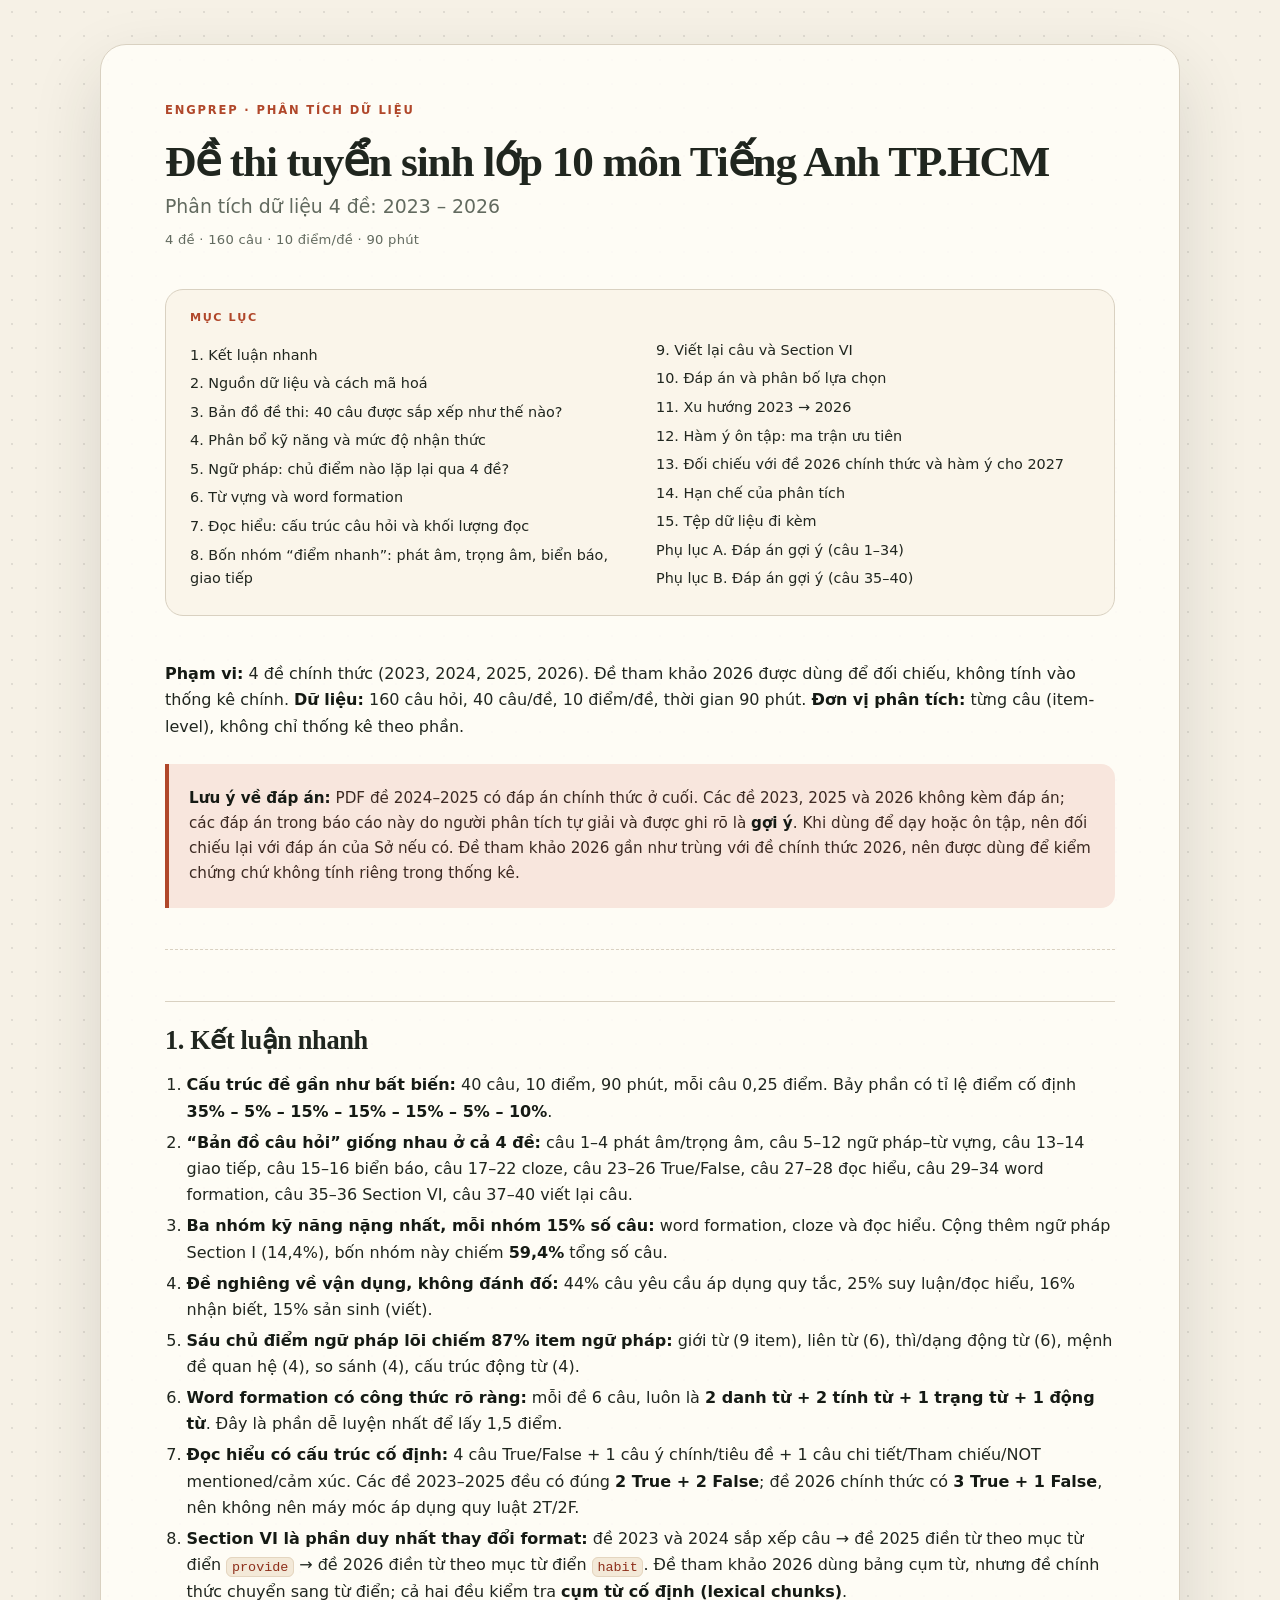
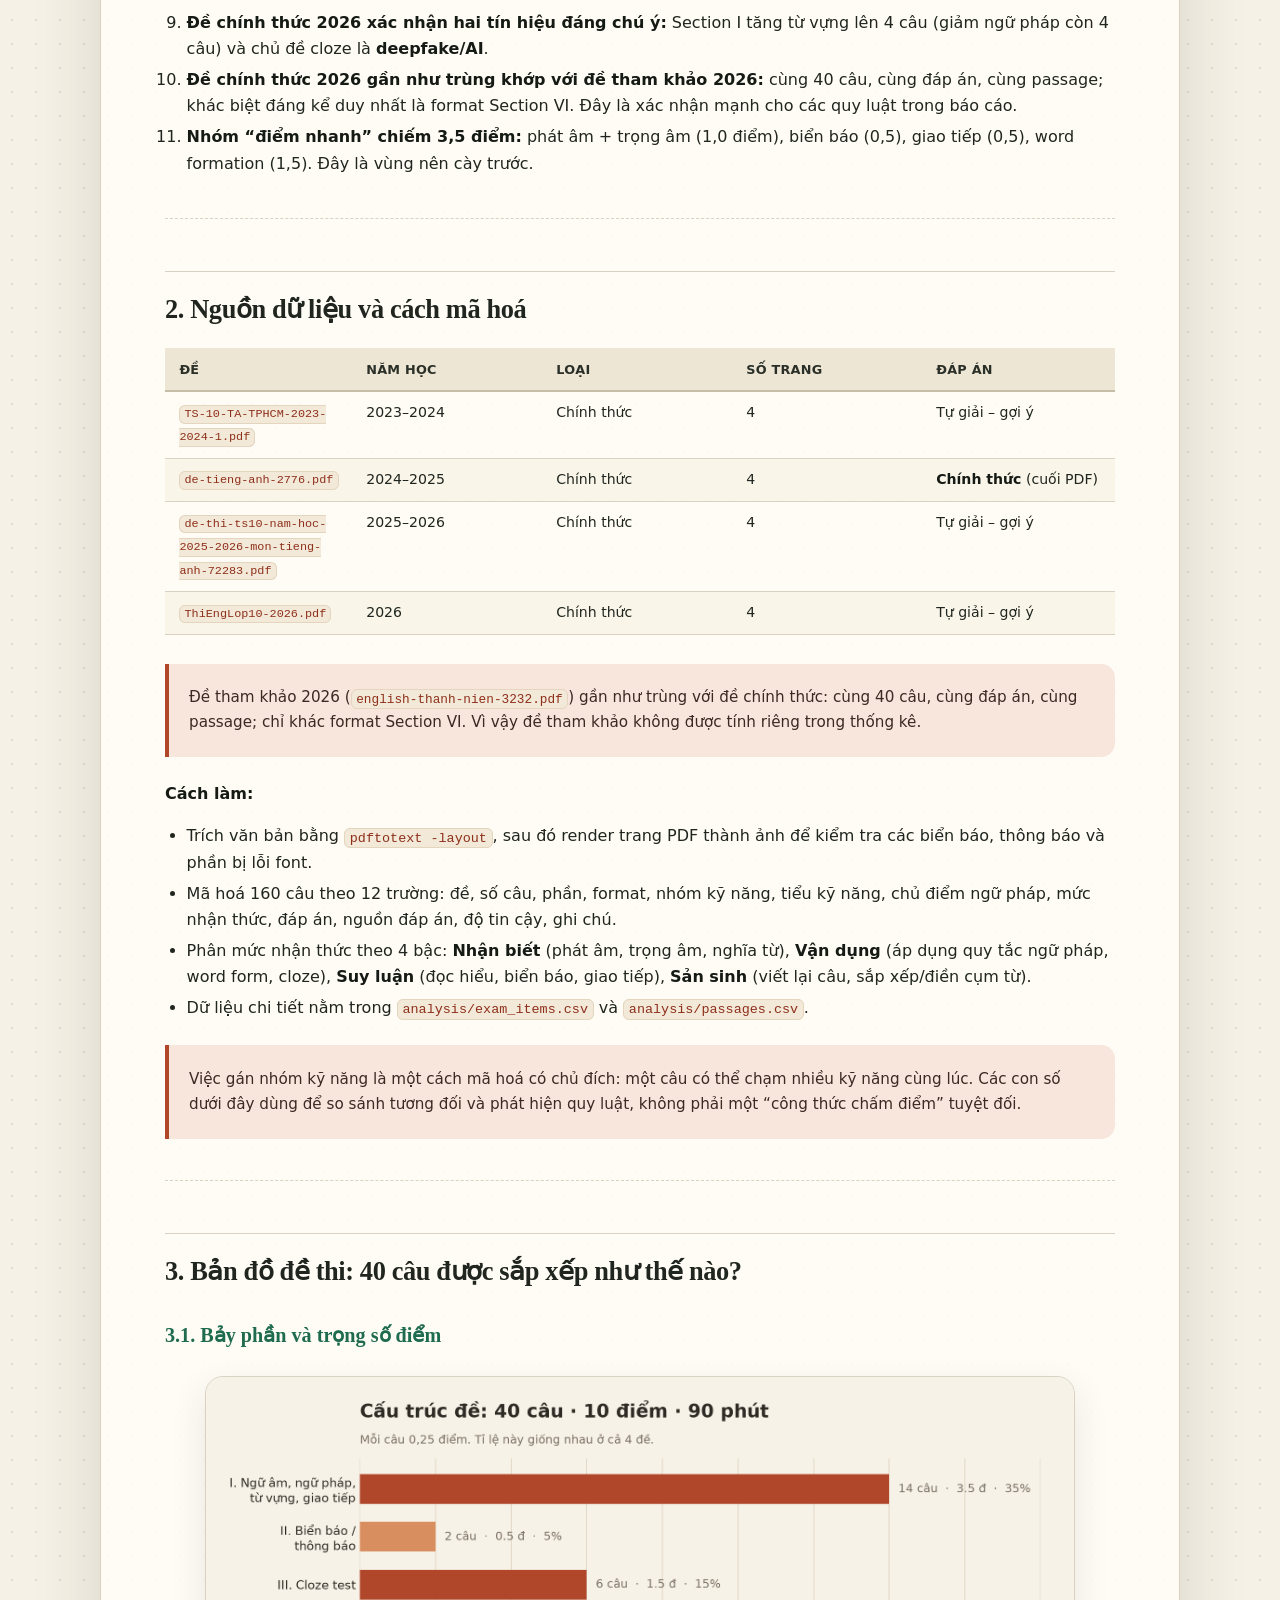
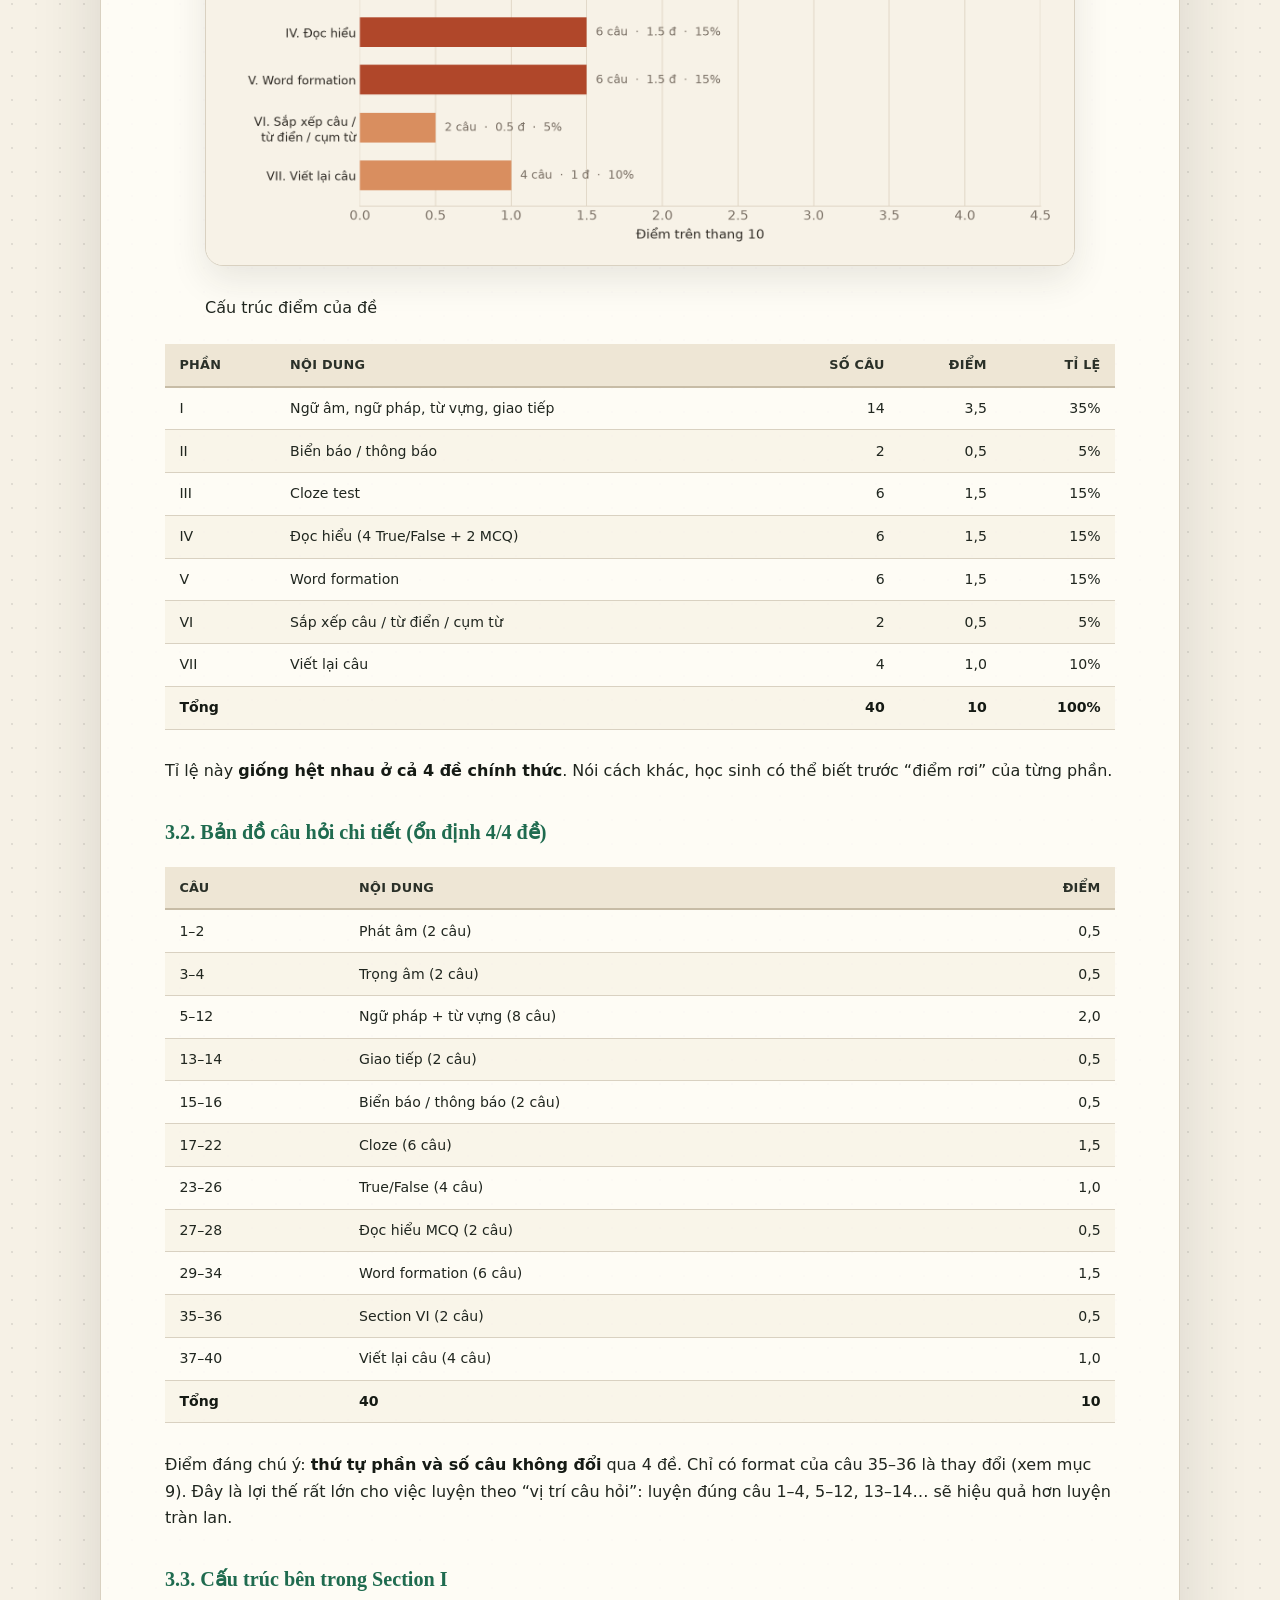
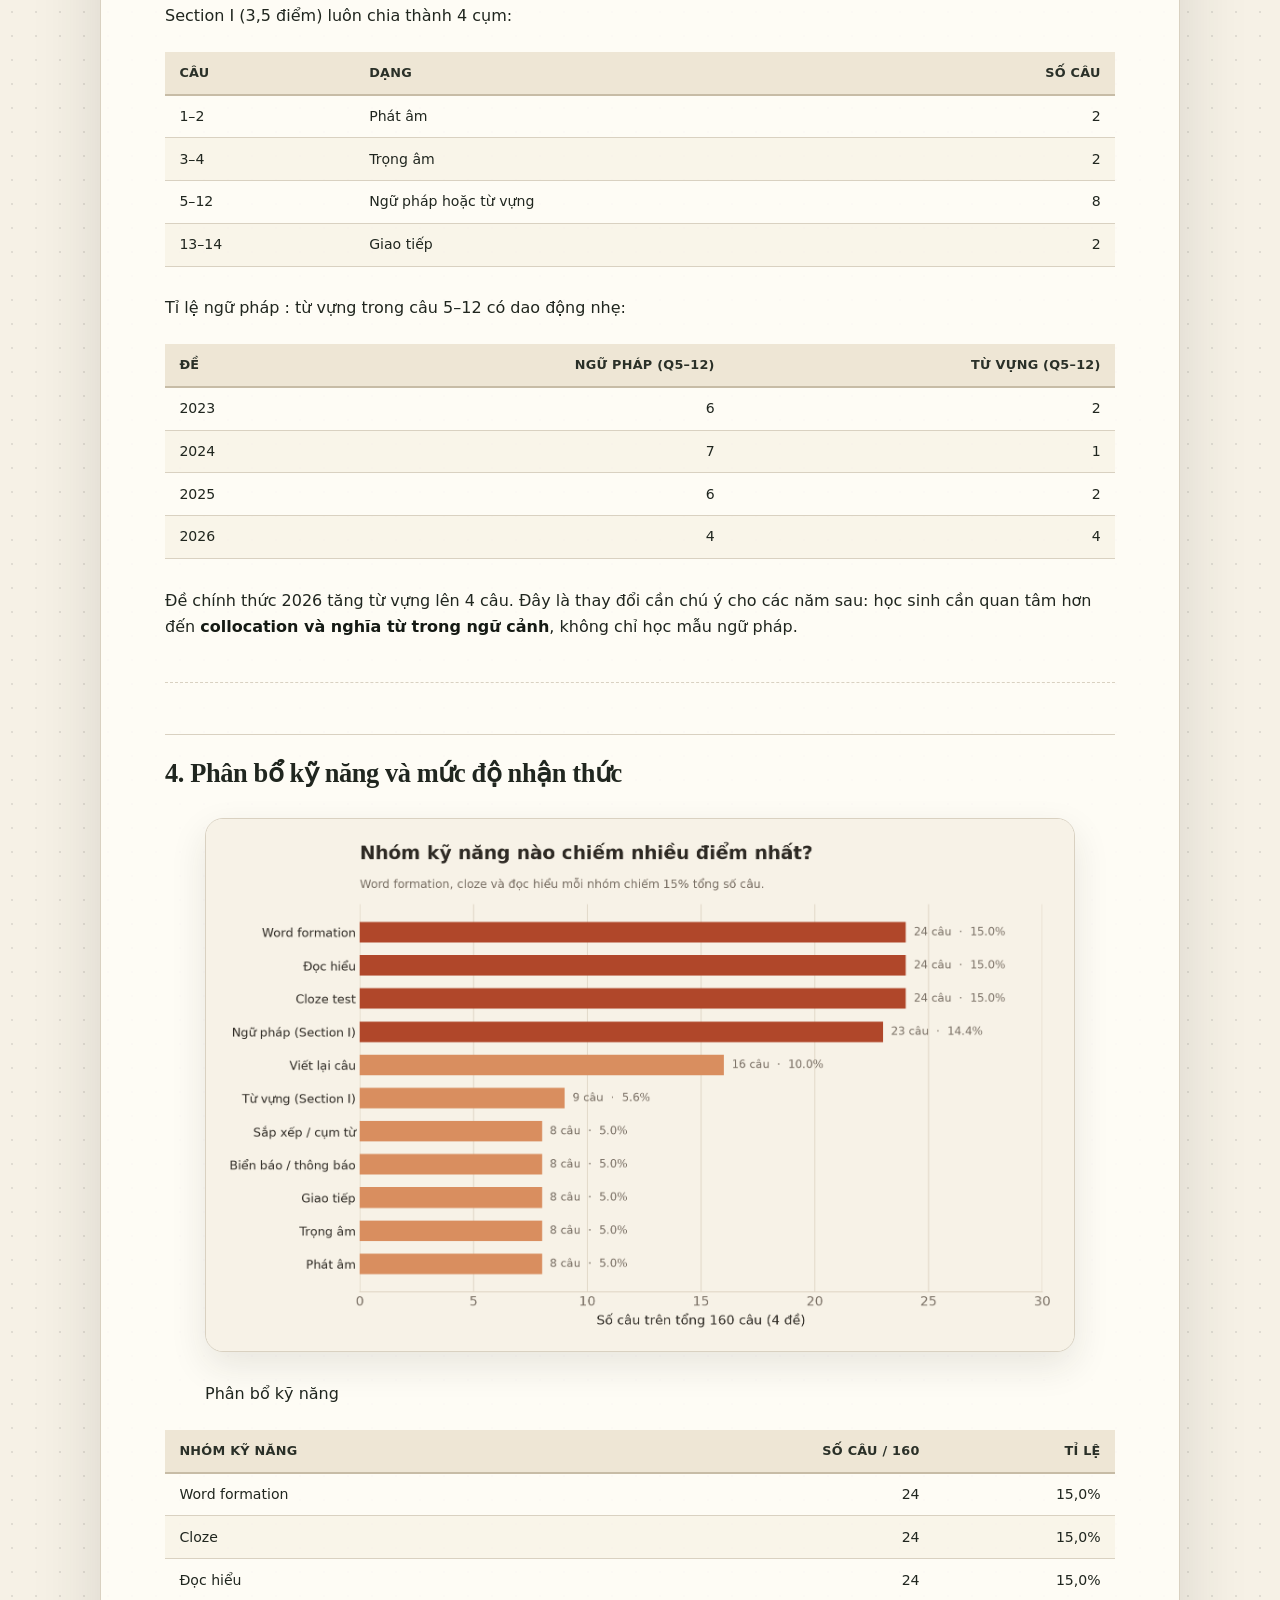
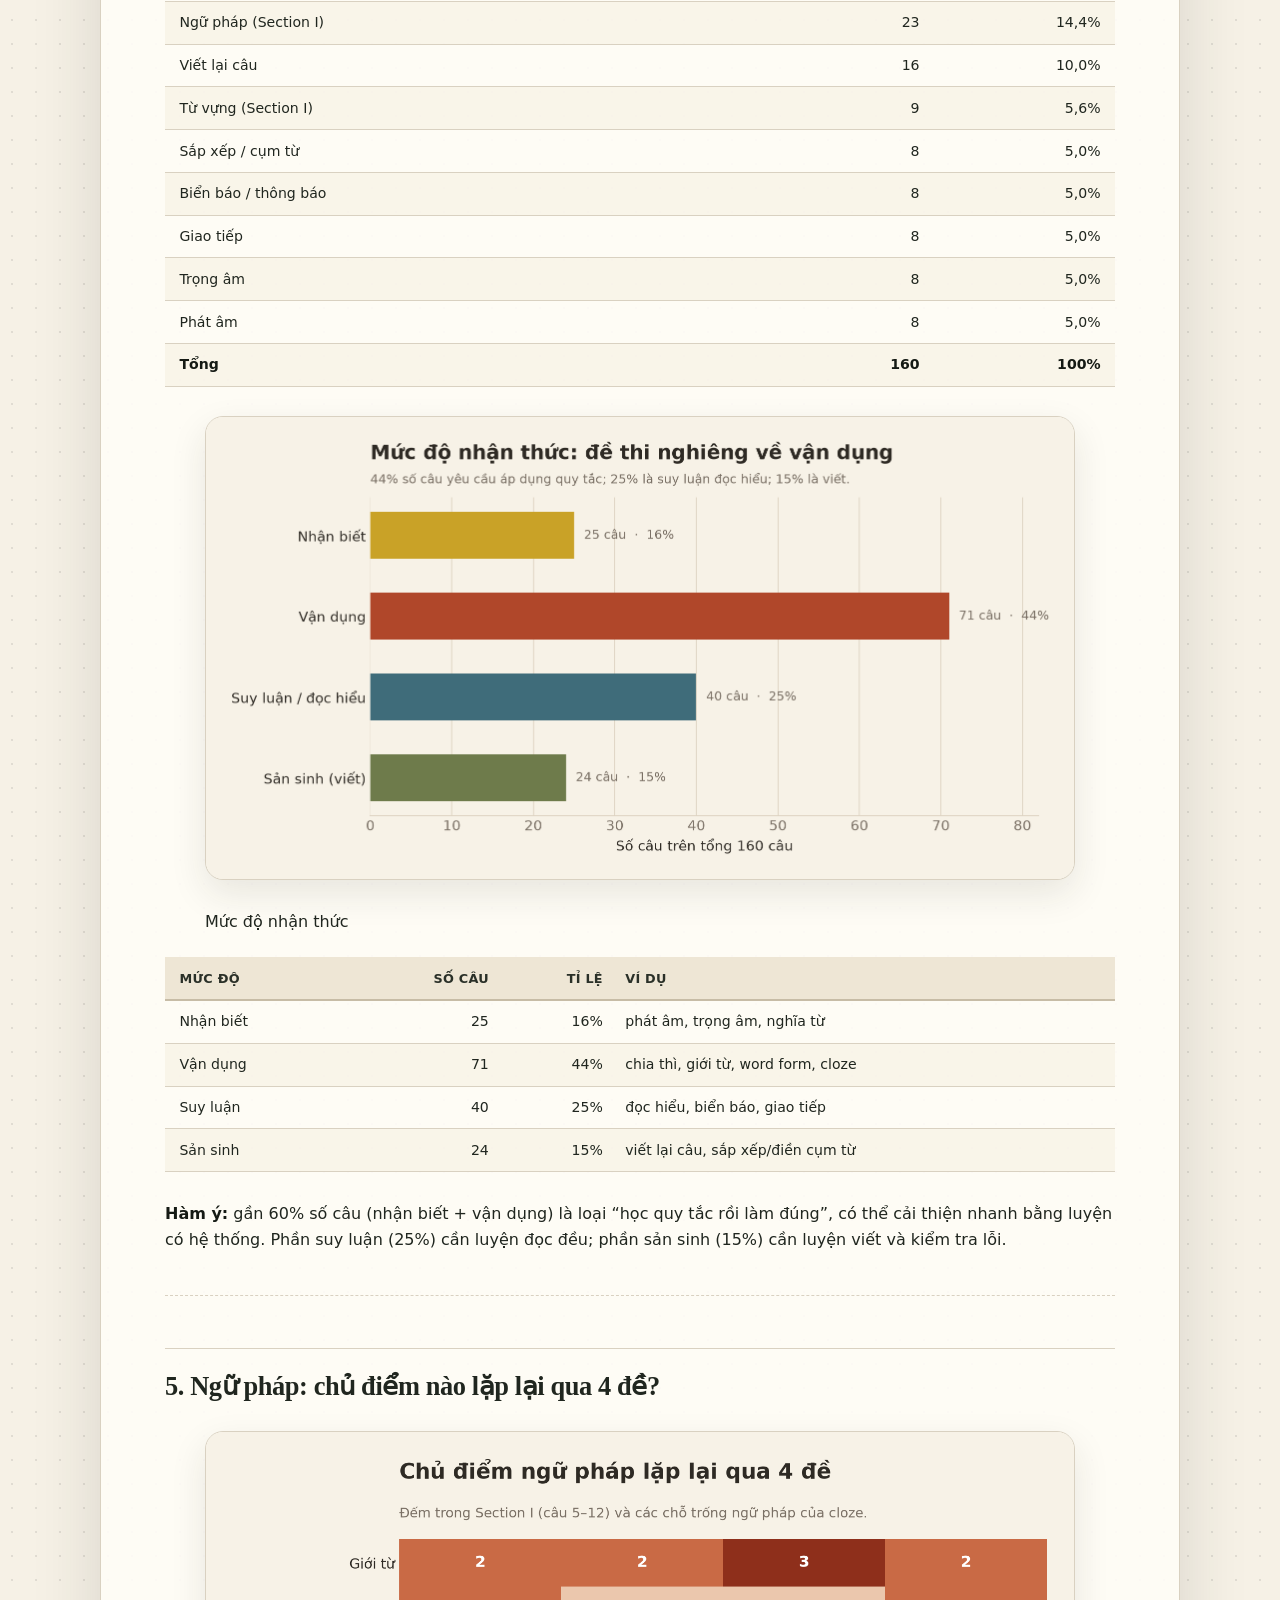
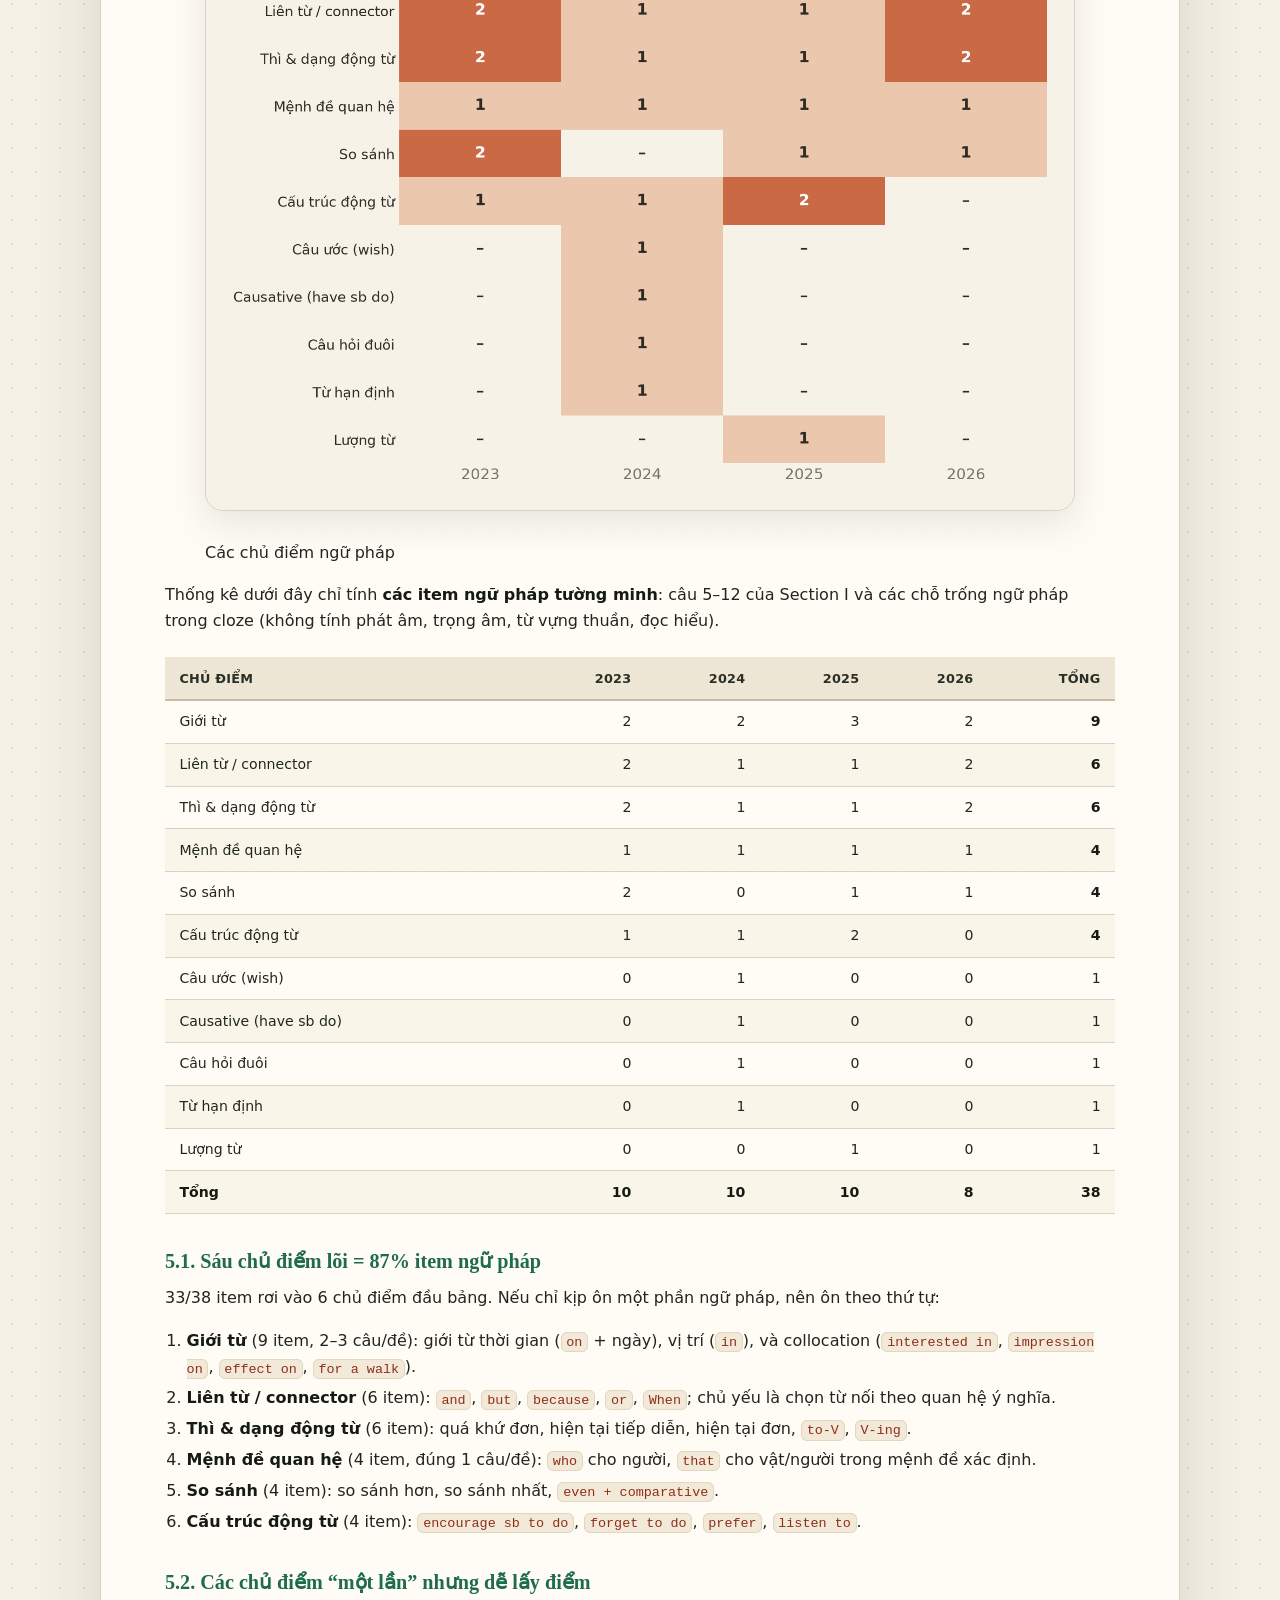
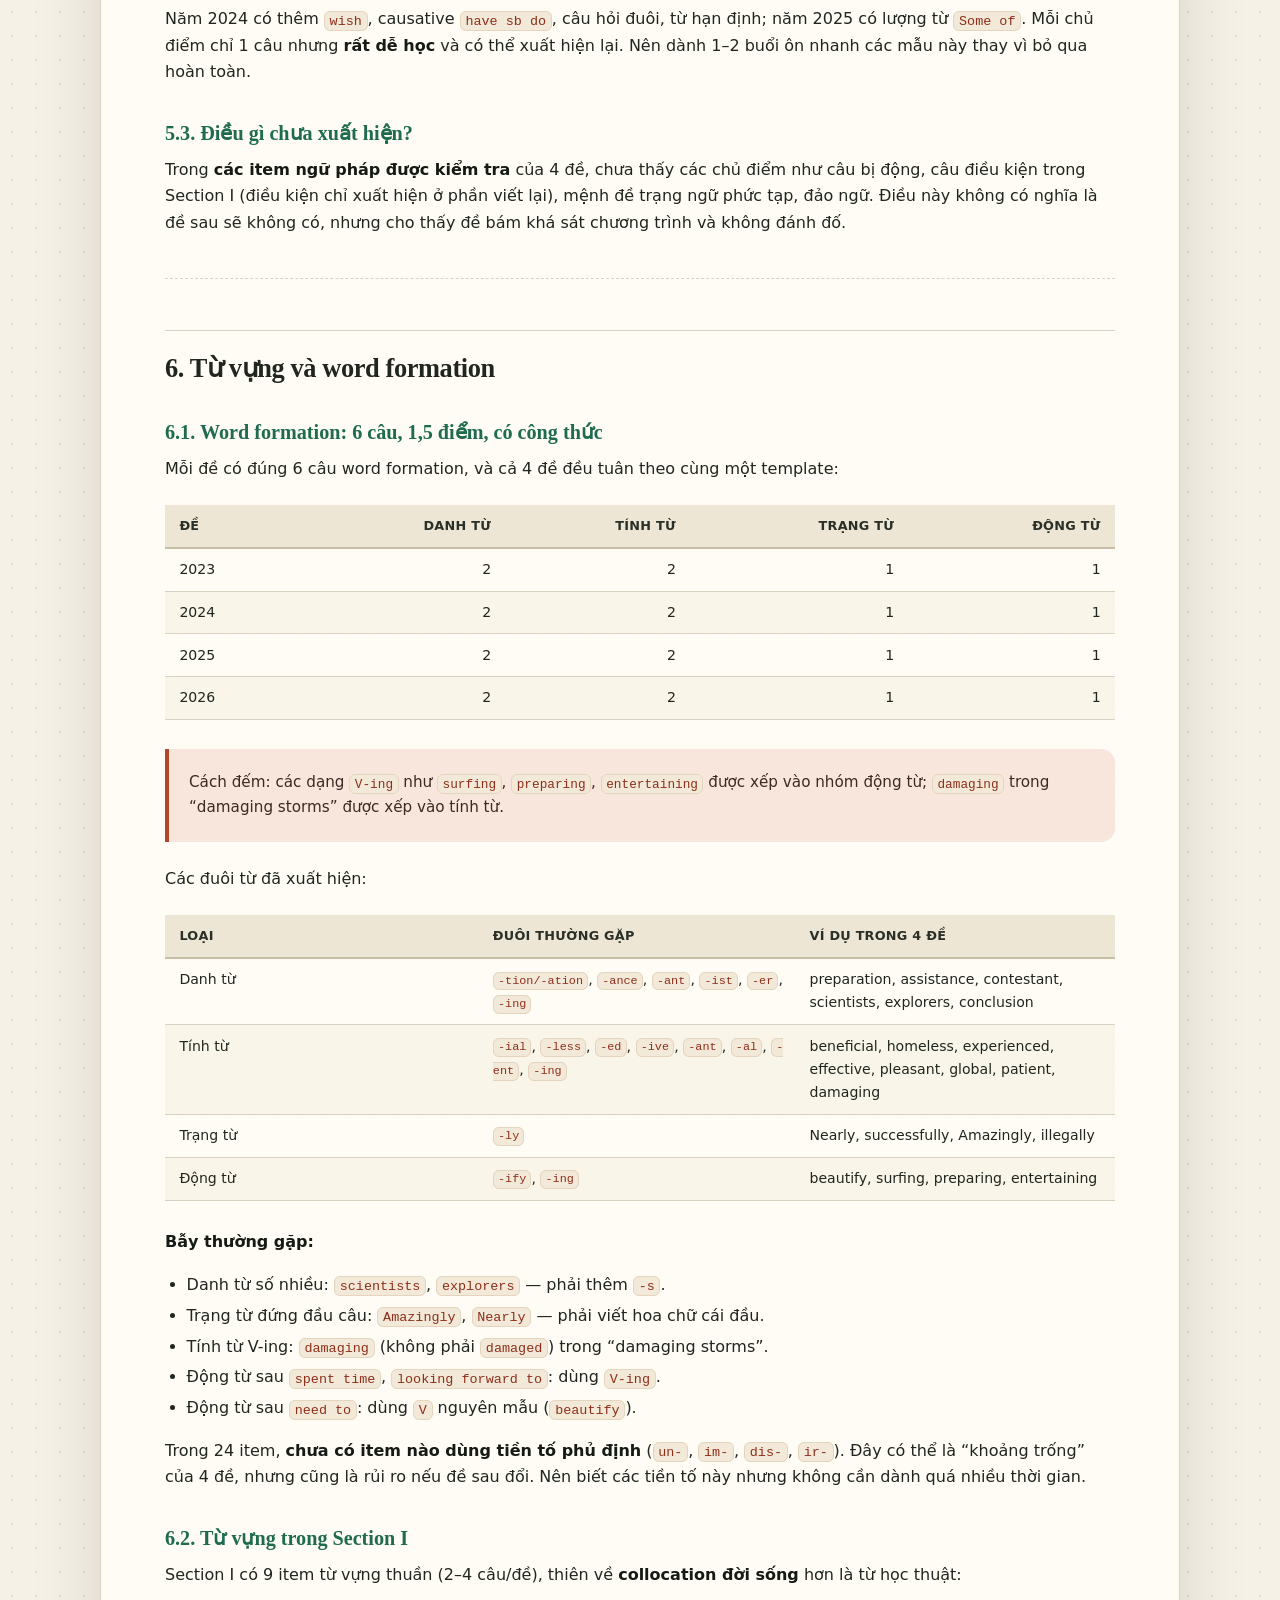
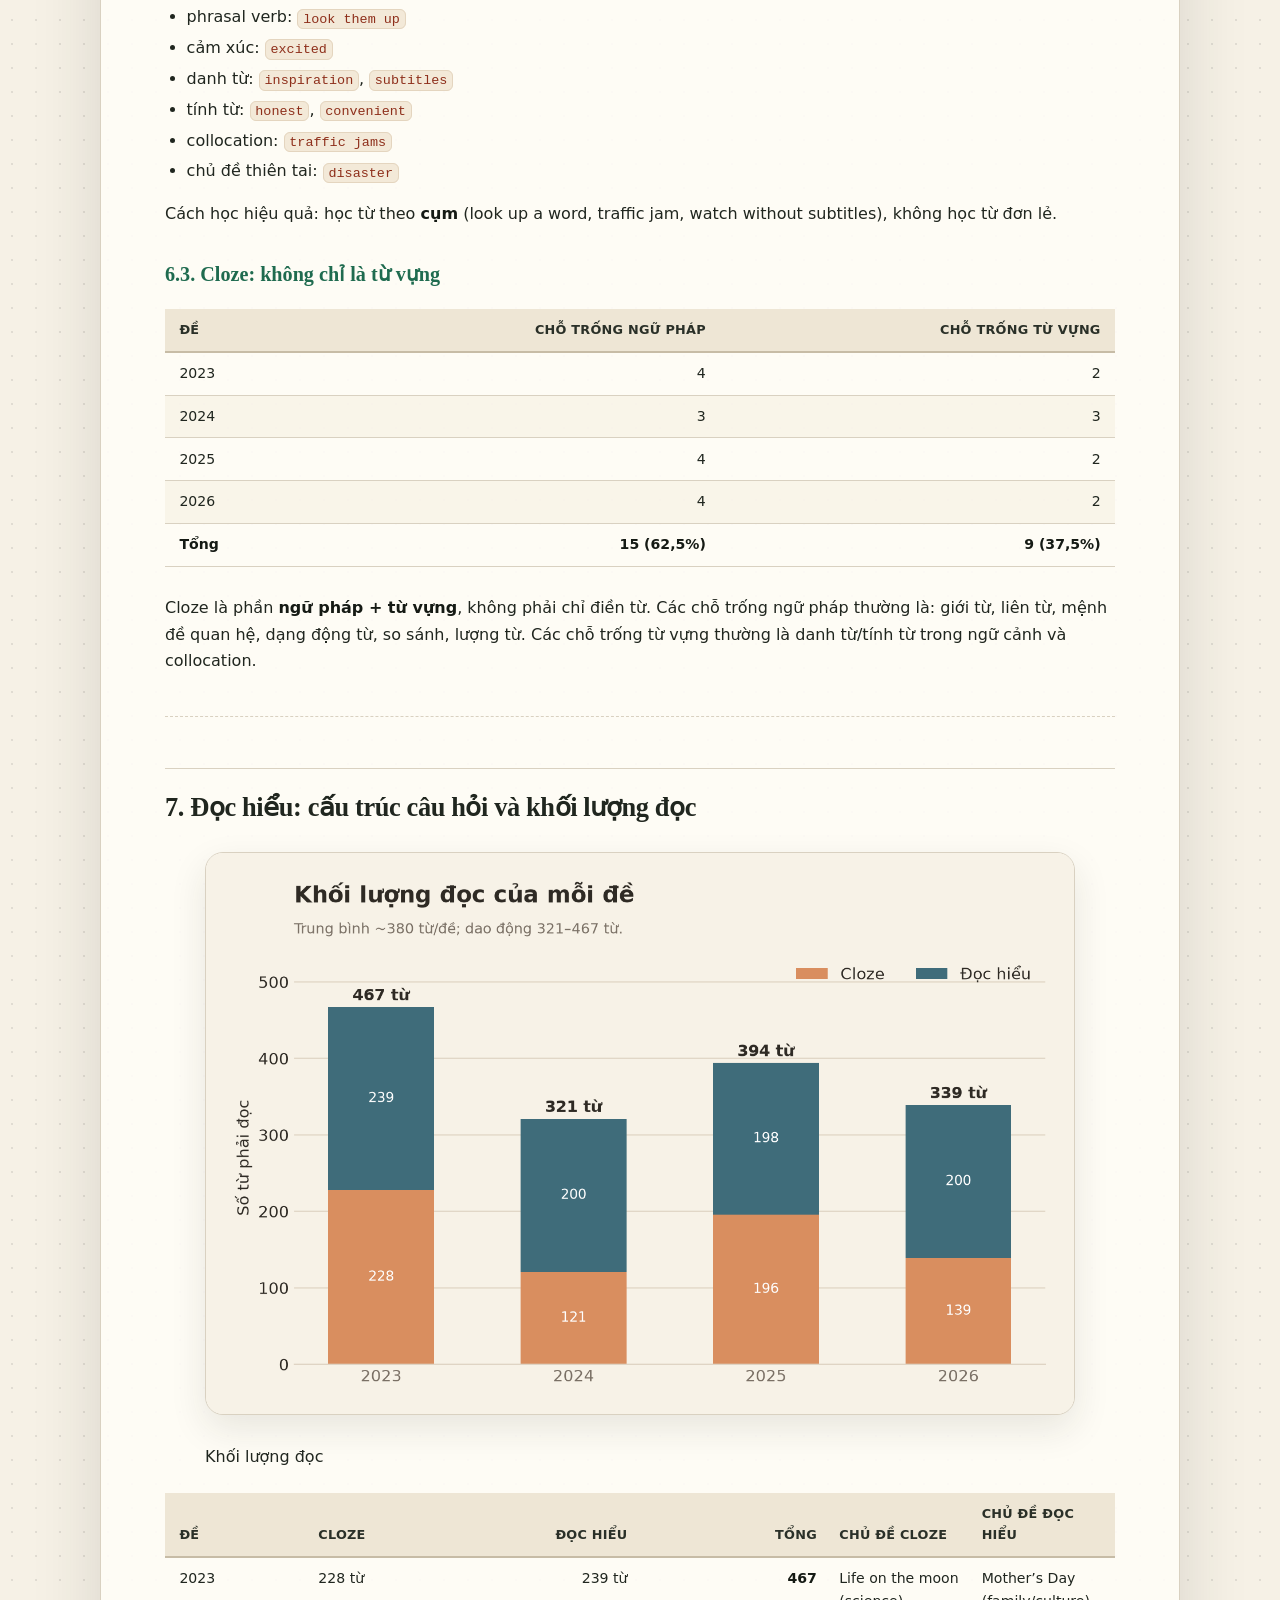
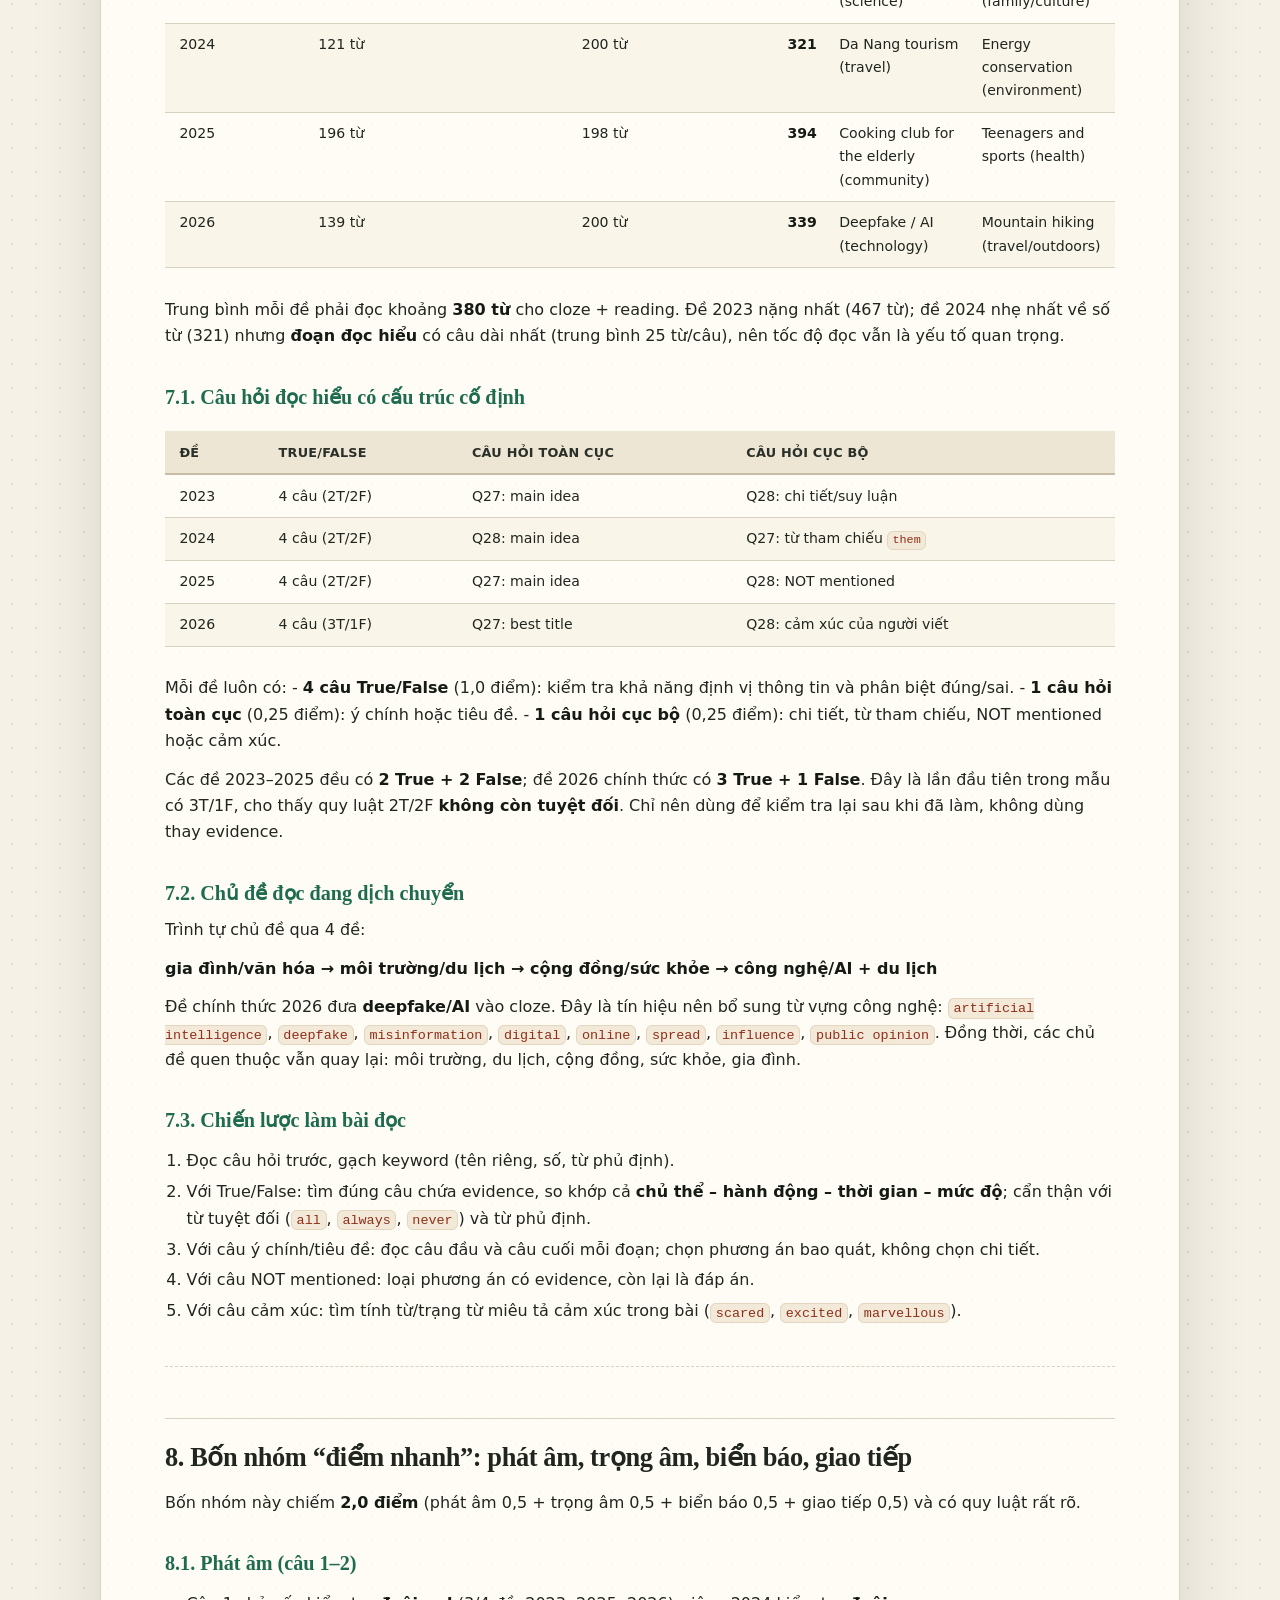
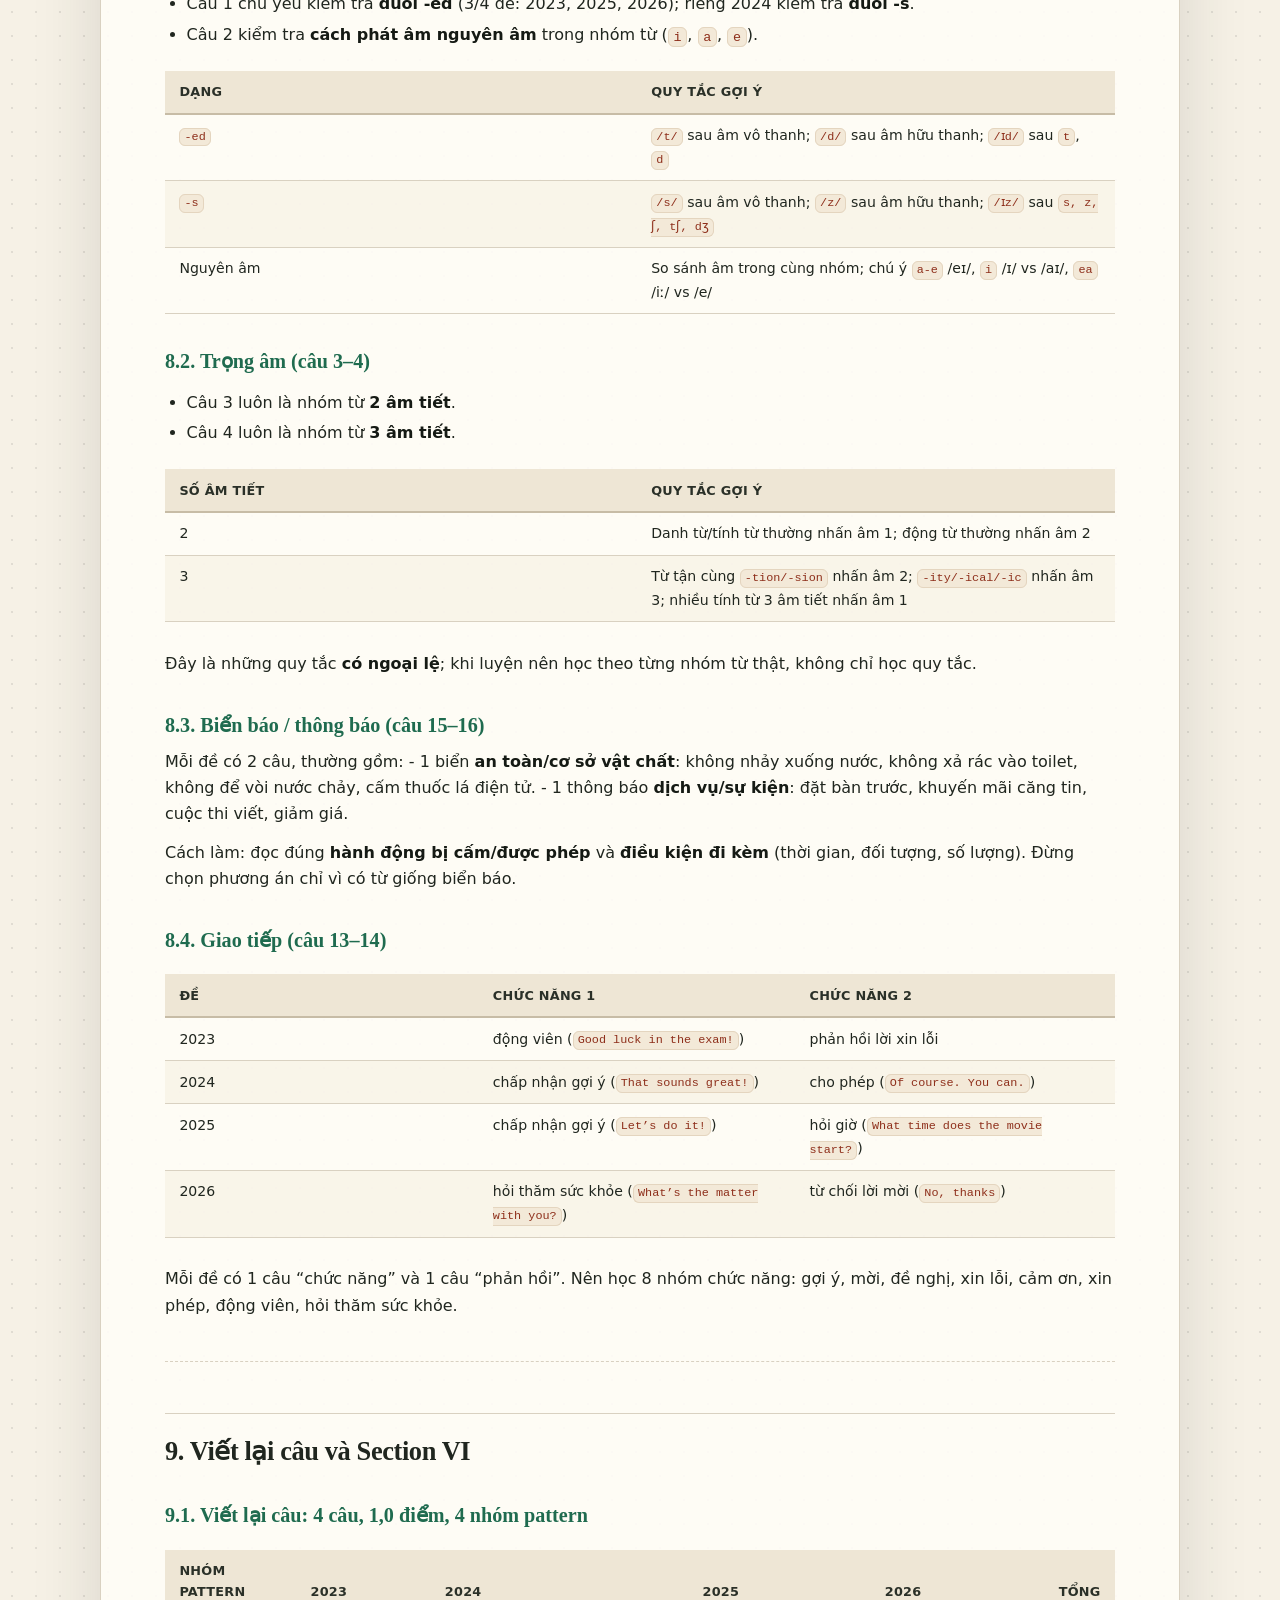
==== commit 37798e67: "Update analysis with official 2026 exam" ====
--- a/bao-cao-phan-tich.html
+++ b/bao-cao-phan-tich.html
@@ -49,8 +49,9 @@
 <li><a href="#hàm-ý-ôn-tập-ma-trận-ưu-tiên"
 id="toc-hàm-ý-ôn-tập-ma-trận-ưu-tiên">12. Hàm ý ôn tập: ma trận ưu
 tiên</a></li>
-<li><a href="#dự-đoán-cho-đề-tiếp-theo"
-id="toc-dự-đoán-cho-đề-tiếp-theo">13. Dự đoán cho đề tiếp theo</a></li>
+<li><a href="#đối-chiếu-với-đề-2026-chính-thức-và-hàm-ý-cho-2027"
+id="toc-đối-chiếu-với-đề-2026-chính-thức-và-hàm-ý-cho-2027">13. Đối
+chiếu với đề 2026 chính thức và hàm ý cho 2027</a></li>
 <li><a href="#hạn-chế-của-phân-tích" id="toc-hạn-chế-của-phân-tích">14.
 Hạn chế của phân tích</a></li>
 <li><a href="#tệp-dữ-liệu-đi-kèm" id="toc-tệp-dữ-liệu-đi-kèm">15. Tệp dữ
@@ -63,16 +64,19 @@
 35–40)</a></li>
 </ul>
 </nav>
-<p><strong>Phạm vi:</strong> 3 đề chính thức (2023–2024, 2024–2025,
-2025–2026) và 1 đề tham khảo 2026. <strong>Dữ liệu:</strong> 160 câu
-hỏi, 40 câu/đề, 10 điểm/đề, thời gian 90 phút. <strong>Đơn vị phân
-tích:</strong> từng câu (item-level), không chỉ thống kê theo phần.</p>
+<p><strong>Phạm vi:</strong> 4 đề chính thức (2023, 2024, 2025, 2026).
+Đề tham khảo 2026 được dùng để đối chiếu, không tính vào thống kê chính.
+<strong>Dữ liệu:</strong> 160 câu hỏi, 40 câu/đề, 10 điểm/đề, thời gian
+90 phút. <strong>Đơn vị phân tích:</strong> từng câu (item-level), không
+chỉ thống kê theo phần.</p>
 <blockquote>
 <p><strong>Lưu ý về đáp án:</strong> PDF đề 2024–2025 có đáp án chính
-thức ở cuối. Các đề 2023–2024, 2025–2026 và đề tham khảo 2026 không kèm
-đáp án; các đáp án trong báo cáo này do người phân tích tự giải và được
-ghi rõ là <strong>gợi ý</strong>. Khi dùng để dạy hoặc ôn tập, nên đối
-chiếu lại với đáp án của Sở nếu có.</p>
+thức ở cuối. Các đề 2023, 2025 và 2026 không kèm đáp án; các đáp án
+trong báo cáo này do người phân tích tự giải và được ghi rõ là
+<strong>gợi ý</strong>. Khi dùng để dạy hoặc ôn tập, nên đối chiếu lại
+với đáp án của Sở nếu có. Đề tham khảo 2026 gần như trùng với đề chính
+thức 2026, nên được dùng để kiểm chứng chứ không tính riêng trong thống
+kê.</p>
 </blockquote>
 <hr />
 <h2 id="kết-luận-nhanh">1. Kết luận nhanh</h2>
@@ -98,15 +102,22 @@
 Đây là phần dễ luyện nhất để lấy 1,5 điểm.</li>
 <li><strong>Đọc hiểu có cấu trúc cố định:</strong> 4 câu True/False + 1
 câu ý chính/tiêu đề + 1 câu chi tiết/Tham chiếu/NOT mentioned/cảm xúc.
-Ba đề chính thức (theo đáp án hiện có) đều có đúng <strong>2 True + 2
-False</strong>.</li>
+Các đề 2023–2025 đều có đúng <strong>2 True + 2 False</strong>; đề 2026
+chính thức có <strong>3 True + 1 False</strong>, nên không nên máy móc
+áp dụng quy luật 2T/2F.</li>
 <li><strong>Section VI là phần duy nhất thay đổi format:</strong> đề
-2023 và 2024 sắp xếp câu → đề 2025 điền từ theo mục từ điển → đề tham
-khảo 2026 điền cụm từ cho sẵn. Cả hai dạng mới đều kiểm tra <strong>cụm
-từ cố định (lexical chunks)</strong>, không phải sắp xếp câu.</li>
-<li><strong>Đề tham khảo 2026 có hai tín hiệu đáng chú ý:</strong>
-Section I tăng từ vựng lên 4 câu (giảm ngữ pháp còn 4 câu) và chủ đề
-cloze là <strong>deepfake/AI</strong>.</li>
+2023 và 2024 sắp xếp câu → đề 2025 điền từ theo mục từ điển
+<code>provide</code> → đề 2026 điền từ theo mục từ điển
+<code>habit</code>. Đề tham khảo 2026 dùng bảng cụm từ, nhưng đề chính
+thức chuyển sang từ điển; cả hai đều kiểm tra <strong>cụm từ cố định
+(lexical chunks)</strong>.</li>
+<li><strong>Đề chính thức 2026 xác nhận hai tín hiệu đáng chú
+ý:</strong> Section I tăng từ vựng lên 4 câu (giảm ngữ pháp còn 4 câu)
+và chủ đề cloze là <strong>deepfake/AI</strong>.</li>
+<li><strong>Đề chính thức 2026 gần như trùng khớp với đề tham khảo
+2026:</strong> cùng 40 câu, cùng đáp án, cùng passage; khác biệt đáng kể
+duy nhất là format Section VI. Đây là xác nhận mạnh cho các quy luật
+trong báo cáo.</li>
 <li><strong>Nhóm “điểm nhanh” chiếm 3,5 điểm:</strong> phát âm + trọng
 âm (1,0 điểm), biển báo (0,5), giao tiếp (0,5), word formation (1,5).
 Đây là vùng nên cày trước.</li>
@@ -154,14 +165,20 @@
 <td>Tự giải – gợi ý</td>
 </tr>
 <tr>
-<td><code>english-thanh-nien-3232.pdf</code></td>
+<td><code>ThiEngLop10-2026.pdf</code></td>
 <td>2026</td>
-<td>Đề tham khảo</td>
-<td>3</td>
+<td>Chính thức</td>
+<td>4</td>
 <td>Tự giải – gợi ý</td>
 </tr>
 </tbody>
 </table>
+<blockquote>
+<p>Đề tham khảo 2026 (<code>english-thanh-nien-3232.pdf</code>) gần như
+trùng với đề chính thức: cùng 40 câu, cùng đáp án, cùng passage; chỉ
+khác format Section VI. Vì vậy đề tham khảo không được tính riêng trong
+thống kê.</p>
+</blockquote>
 <p><strong>Cách làm:</strong></p>
 <ul>
 <li>Trích văn bản bằng <code>pdftotext -layout</code>, sau đó render
@@ -261,9 +278,8 @@
 </tr>
 </tbody>
 </table>
-<p>Tỉ lệ này <strong>giống hệt nhau ở cả 4 đề</strong>, kể cả đề tham
-khảo 2026. Nói cách khác, học sinh có thể biết trước “điểm rơi” của từng
-phần.</p>
+<p>Tỉ lệ này <strong>giống hệt nhau ở cả 4 đề chính thức</strong>. Nói
+cách khác, học sinh có thể biết trước “điểm rơi” của từng phần.</p>
 <h3 id="bản-đồ-câu-hỏi-chi-tiết-ổn-định-44-đề">3.2. Bản đồ câu hỏi chi
 tiết (ổn định 4/4 đề)</h3>
 <table>
@@ -401,15 +417,15 @@
 <td style="text-align: right;">2</td>
 </tr>
 <tr>
-<td>2026R</td>
+<td>2026</td>
 <td style="text-align: right;">4</td>
 <td style="text-align: right;">4</td>
 </tr>
 </tbody>
 </table>
-<p>Đề tham khảo 2026 tăng từ vựng lên 4 câu. Nếu đây là tín hiệu cho đề
-chính thức, học sinh cần chú ý hơn đến <strong>collocation và nghĩa từ
-trong ngữ cảnh</strong>, không chỉ học mẫu ngữ pháp.</p>
+<p>Đề chính thức 2026 tăng từ vựng lên 4 câu. Đây là thay đổi cần chú ý
+cho các năm sau: học sinh cần quan tâm hơn đến <strong>collocation và
+nghĩa từ trong ngữ cảnh</strong>, không chỉ học mẫu ngữ pháp.</p>
 <hr />
 <h2 id="phân-bổ-kỹ-năng-và-mức-độ-nhận-thức">4. Phân bổ kỹ năng và mức
 độ nhận thức</h2>
@@ -550,7 +566,7 @@
 <th style="text-align: right;">2023</th>
 <th style="text-align: right;">2024</th>
 <th style="text-align: right;">2025</th>
-<th style="text-align: right;">2026R</th>
+<th style="text-align: right;">2026</th>
 <th style="text-align: right;">Tổng</th>
 </tr>
 </thead>
@@ -728,7 +744,7 @@
 <td style="text-align: right;">1</td>
 </tr>
 <tr>
-<td>2026R</td>
+<td>2026</td>
 <td style="text-align: right;">2</td>
 <td style="text-align: right;">2</td>
 <td style="text-align: right;">1</td>
@@ -842,7 +858,7 @@
 <td style="text-align: right;">2</td>
 </tr>
 <tr>
-<td>2026R</td>
+<td>2026</td>
 <td style="text-align: right;">4</td>
 <td style="text-align: right;">2</td>
 </tr>
@@ -909,7 +925,7 @@
 <td>Teenagers and sports (health)</td>
 </tr>
 <tr>
-<td>2026R</td>
+<td>2026</td>
 <td>139 từ</td>
 <td style="text-align: right;">200 từ</td>
 <td style="text-align: right;"><strong>339</strong></td>
@@ -925,12 +941,6 @@
 <h3 id="câu-hỏi-đọc-hiểu-có-cấu-trúc-cố-định">7.1. Câu hỏi đọc hiểu có
 cấu trúc cố định</h3>
 <table>
-<colgroup>
-<col style="width: 25%" />
-<col style="width: 25%" />
-<col style="width: 25%" />
-<col style="width: 25%" />
-</colgroup>
 <thead>
 <tr>
 <th>Đề</th>
@@ -959,7 +969,7 @@
 <td>Q28: NOT mentioned</td>
 </tr>
 <tr>
-<td>2026R</td>
+<td>2026</td>
 <td>4 câu (3T/1F)</td>
 <td>Q27: best title</td>
 <td>Q28: cảm xúc của người viết</td>
@@ -971,15 +981,17 @@
 hỏi toàn cục</strong> (0,25 điểm): ý chính hoặc tiêu đề. - <strong>1 câu
 hỏi cục bộ</strong> (0,25 điểm): chi tiết, từ tham chiếu, NOT mentioned
 hoặc cảm xúc.</p>
-<p>Ba đề chính thức đều có <strong>2 True + 2 False</strong>. Đây là quy
-luật thiết kế đề khá rõ, nhưng <strong>không nên dùng làm mẹo thay thế
-evidence</strong>: chỉ nên dùng để kiểm tra lại sau khi đã làm.</p>
+<p>Các đề 2023–2025 đều có <strong>2 True + 2 False</strong>; đề 2026
+chính thức có <strong>3 True + 1 False</strong>. Đây là lần đầu tiên
+trong mẫu có 3T/1F, cho thấy quy luật 2T/2F <strong>không còn tuyệt
+đối</strong>. Chỉ nên dùng để kiểm tra lại sau khi đã làm, không dùng
+thay evidence.</p>
 <h3 id="chủ-đề-đọc-đang-dịch-chuyển">7.2. Chủ đề đọc đang dịch
 chuyển</h3>
 <p>Trình tự chủ đề qua 4 đề:</p>
 <p><strong>gia đình/văn hóa → môi trường/du lịch → cộng đồng/sức khỏe →
 công nghệ/AI + du lịch</strong></p>
-<p>Đề tham khảo 2026 đưa <strong>deepfake/AI</strong> vào cloze. Đây là
+<p>Đề chính thức 2026 đưa <strong>deepfake/AI</strong> vào cloze. Đây là
 tín hiệu nên bổ sung từ vựng công nghệ:
 <code>artificial intelligence</code>, <code>deepfake</code>,
 <code>misinformation</code>, <code>digital</code>, <code>online</code>,
@@ -1009,7 +1021,7 @@
 <h3 id="phát-âm-câu-12">8.1. Phát âm (câu 1–2)</h3>
 <ul>
 <li>Câu 1 chủ yếu kiểm tra <strong>đuôi -ed</strong> (3/4 đề: 2023,
-2025, 2026R); riêng 2024 kiểm tra <strong>đuôi -s</strong>.</li>
+2025, 2026); riêng 2024 kiểm tra <strong>đuôi -s</strong>.</li>
 <li>Câu 2 kiểm tra <strong>cách phát âm nguyên âm</strong> trong nhóm từ
 (<code>i</code>, <code>a</code>, <code>e</code>).</li>
 </ul>
@@ -1114,7 +1126,7 @@
 <td>hỏi giờ (<code>What time does the movie start?</code>)</td>
 </tr>
 <tr>
-<td>2026R</td>
+<td>2026</td>
 <td>hỏi thăm sức khỏe (<code>What’s the matter with you?</code>)</td>
 <td>từ chối lời mời (<code>No, thanks</code>)</td>
 </tr>
@@ -1142,7 +1154,7 @@
 <th>2023</th>
 <th>2024</th>
 <th style="text-align: right;">2025</th>
-<th style="text-align: right;">2026R</th>
+<th style="text-align: right;">2026</th>
 <th style="text-align: right;">Tổng</th>
 </tr>
 </thead>
@@ -1263,15 +1275,18 @@
 <code>provides an opportunity</code></td>
 </tr>
 <tr>
-<td>2026R</td>
-<td>Điền cụm từ cho sẵn</td>
-<td><code>break the habit</code>, <code>eating habits</code></td>
-</tr>
-</tbody>
-</table>
-<p>Hai đề gần đây nhất (2025 và 2026R) <strong>không còn sắp xếp
-câu</strong>, mà kiểm tra <strong>cụm từ cố định trong ngữ
-cảnh</strong>. Đây là thay đổi quan trọng:</p>
+<td>2026</td>
+<td>Điền từ theo mục từ điển</td>
+<td><code>habit</code> → <code>break the habit</code>,
+<code>eating habits</code></td>
+</tr>
+</tbody>
+</table>
+<p>Hai đề gần đây nhất (2025 và 2026) <strong>không còn sắp xếp
+câu</strong>, mà dùng <strong>mục từ điển</strong> để kiểm tra
+<strong>cụm từ cố định trong ngữ cảnh</strong>. Đề tham khảo 2026 dùng
+bảng cụm từ, nhưng đề chính thức chuyển sang mục từ điển; cả hai đều
+kiểm tra cùng một kỹ năng. Đây là thay đổi quan trọng:</p>
 <ul>
 <li>Nếu chỉ ôn dạng sắp xếp câu, học sinh có thể mất 0,5 điểm.</li>
 <li>Cần học <strong>collocation</strong> và <strong>cách dùng từ
@@ -1327,7 +1342,7 @@
 <td>2T/2F</td>
 </tr>
 <tr>
-<td>2026R</td>
+<td>2026</td>
 <td style="text-align: right;">7</td>
 <td style="text-align: right;">3</td>
 <td style="text-align: right;">8</td>
@@ -1352,15 +1367,16 @@
 <strong>6/6/6/6</strong>.</li>
 <li>Đề 2024 (chính thức) và 2025 (gợi ý) lệch về C (8 câu), D ít (4 và 3
 câu).</li>
-<li>Đề tham khảo 2026 lệch mạnh: C 8, B chỉ 3.</li>
+<li>Đề 2026 chính thức lệch mạnh: C 8, B chỉ 3.</li>
 <li>Trên toàn bộ 96 câu MCQ, C chiếm 31,3%, D chiếm 19,8%.</li>
 </ul>
 <p><strong>Cảnh báo:</strong> đây là mẫu nhỏ (24 câu/đề). Không nên dùng
 “đếm chữ cái” để đoán đáp án. Quy luật cân bằng chỉ có giá trị
 <strong>kiểm tra lại</strong> sau khi đã làm bằng kiến thức.</p>
-<p>Điểm đáng tin hơn là True/False: <strong>ba đề chính thức (theo đáp
-án hiện có) đều có 2 True + 2 False</strong>. Nếu làm xong mà thấy
-4True/0False hoặc 0True/4False, nên xem lại.</p>
+<p>Điểm đáng tin hơn là True/False: <strong>2023–2025 đều có 2 True + 2
+False; 2026 có 3 True + 1 False</strong>. Quy luật 2T/2F không còn tuyệt
+đối, nên chỉ dùng để kiểm tra nếu kết quả lệch bất thường (4T/0F hoặc
+0T/4F).</p>
 <hr />
 <h2 id="xu-hướng-2023-2026">11. Xu hướng 2023 → 2026</h2>
 <table style="width:100%;">
@@ -1378,7 +1394,7 @@
 <th>2023</th>
 <th>2024</th>
 <th>2025</th>
-<th>2026R</th>
+<th>2026</th>
 <th>Xu hướng</th>
 </tr>
 </thead>
@@ -1396,7 +1412,7 @@
 <td>Sắp xếp câu</td>
 <td>Sắp xếp câu</td>
 <td>Từ điển</td>
-<td>Cụm từ</td>
+<td>Từ điển</td>
 <td><strong>Đổi từ 2025</strong></td>
 </tr>
 <tr>
@@ -1405,7 +1421,7 @@
 <td>1 câu</td>
 <td>2 câu</td>
 <td>4 câu</td>
-<td>Tăng ở 2026R</td>
+<td>Tăng ở 2026</td>
 </tr>
 <tr>
 <td>Chủ đề đọc</td>
@@ -1437,7 +1453,7 @@
 <td>2T/2F</td>
 <td>2T/2F</td>
 <td>3T/1F</td>
-<td>Chính thức cân bằng</td>
+<td>2026 không còn cân bằng tuyệt đối</td>
 </tr>
 <tr>
 <td>Đáp án MCQ</td>
@@ -1454,11 +1470,12 @@
 <li>Đề vẫn giữ <strong>khung ổn định</strong>, không tăng số câu hay đổi
 thang điểm.</li>
 <li>Thay đổi đáng kể nhất là <strong>Section VI</strong>: từ sắp xếp câu
-sang điền cụm từ/từ điển.</li>
-<li>Đề tham khảo 2026 cho thấy <strong>từ vựng được đẩy lên</strong> ở
-Section I và <strong>chủ đề công nghệ</strong> xuất hiện. Đây có thể là
-tín hiệu cho đề chính thức, nhưng cần thận trọng vì đây chỉ là đề tham
-khảo.</li>
+sang <strong>mục từ điển</strong> (2025 và 2026).</li>
+<li>Đề chính thức 2026 xác nhận <strong>từ vựng được đẩy lên</strong> ở
+Section I (4 câu) và <strong>chủ đề công nghệ</strong> xuất hiện. Đây là
+thay đổi cần chú ý cho các năm sau.</li>
+<li>Đề tham khảo 2026 đã dự báo đúng phần lớn nội dung; khác biệt chính
+là Section VI dùng bảng cụm từ thay vì mục từ điển.</li>
 <li>Các chủ đề quen thuộc vẫn quay vòng: môi trường, du lịch, cộng đồng,
 sức khỏe, gia đình.</li>
 </ul>
@@ -1650,30 +1667,85 @@
 </tbody>
 </table>
 <hr />
-<h2 id="dự-đoán-cho-đề-tiếp-theo">13. Dự đoán cho đề tiếp theo</h2>
-<p>Dựa trên dữ liệu 4 đề, có thể dự đoán <strong>có cơ sở</strong>
-(không phải đề thật):</p>
+<h2 id="đối-chiếu-với-đề-2026-chính-thức-và-hàm-ý-cho-2027">13. Đối
+chiếu với đề 2026 chính thức và hàm ý cho 2027</h2>
+<p>Đề 2026 chính thức gần như trùng khớp với đề tham khảo đã phân tích
+trước đó. Bảng dưới đối chiếu các dự đoán với đề chính thức:</p>
+<table>
+<colgroup>
+<col style="width: 33%" />
+<col style="width: 33%" />
+<col style="width: 33%" />
+</colgroup>
+<thead>
+<tr>
+<th>Dự đoán trước đó</th>
+<th>Đề 2026 chính thức</th>
+<th>Kết quả</th>
+</tr>
+</thead>
+<tbody>
+<tr>
+<td>40 câu, 10 điểm, 90 phút, 7 phần</td>
+<td>Giữ nguyên</td>
+<td><strong>Đúng</strong></td>
+</tr>
+<tr>
+<td>Câu 1–4 phát âm/trọng âm; 5–12 ngữ pháp/từ vựng; 13–14 giao tiếp;
+15–16 biển báo; 17–22 cloze; 23–26 T/F; 27–28 đọc hiểu; 29–34 word
+formation; 35–36 Section VI; 37–40 viết lại</td>
+<td>Giữ nguyên thứ tự</td>
+<td><strong>Đúng</strong></td>
+</tr>
+<tr>
+<td>Word formation: 2 danh từ + 2 tính từ + 1 trạng từ + 1 động từ</td>
+<td>Đúng 6 câu, đúng template</td>
+<td><strong>Đúng</strong></td>
+</tr>
+<tr>
+<td>Đọc hiểu: 4 T/F + 1 câu ý chính/tiêu đề + 1 câu chi tiết</td>
+<td>Đúng; T/F là 3T/1F</td>
+<td><strong>Đúng cấu trúc</strong>; 2T/2F không còn đúng</td>
+</tr>
+<tr>
+<td>Ngữ pháp: giới từ, liên từ, thì, mệnh đề quan hệ, so sánh</td>
+<td>Đúng 5 chủ điểm lõi</td>
+<td><strong>Đúng</strong></td>
+</tr>
+<tr>
+<td>Section VI: tiếp tục điền cụm từ/từ điển</td>
+<td>Dùng mục từ điển <code>habit</code></td>
+<td><strong>Đúng hướng</strong></td>
+</tr>
+<tr>
+<td>Viết lại: điều kiện/wish, cụm động từ + V-ing, hiện tại hoàn
+thành/kết quả, phrasal verb/tương phản</td>
+<td>Đúng 4 nhóm</td>
+<td><strong>Đúng</strong></td>
+</tr>
+<tr>
+<td>Section I tăng từ vựng, cloze chủ đề AI</td>
+<td>4 câu từ vựng; cloze deepfake/AI</td>
+<td><strong>Đúng</strong></td>
+</tr>
+</tbody>
+</table>
+<p><strong>Hàm ý cho 2027:</strong></p>
 <ol type="1">
-<li><strong>Cấu trúc:</strong> 40 câu, 10 điểm, 90 phút, 7 phần; mỗi câu
-0,25 điểm.</li>
-<li><strong>Bản đồ câu hỏi:</strong> giữ nguyên thứ tự; câu 1–4 phát
-âm/trọng âm; 5–12 ngữ pháp/từ vựng; 13–14 giao tiếp; 15–16 biển báo;
-17–22 cloze; 23–26 T/F; 27–28 đọc hiểu; 29–34 word formation; 35–36
-Section VI; 37–40 viết lại.</li>
-<li><strong>Word formation:</strong> 6 câu, nhiều khả năng vẫn 2 danh từ
-+ 2 tính từ + 1 trạng từ + 1 động từ.</li>
-<li><strong>Đọc hiểu:</strong> 4 T/F + 1 câu ý chính/tiêu đề + 1 câu chi
-tiết/Tham chiếu/NOT mentioned/cảm xúc; chủ đề có thể là công nghệ, môi
-trường, cộng đồng, sức khỏe, du lịch.</li>
-<li><strong>Ngữ pháp:</strong> giới từ, liên từ, thì/dạng động từ, mệnh
-đề quan hệ, so sánh là 5 chủ điểm chắc chắn nên ôn.</li>
-<li><strong>Section VI:</strong> nhiều khả năng tiếp tục dạng điền cụm
-từ/từ điển, không quay lại sắp xếp câu.</li>
-<li><strong>True/False:</strong> có thể vẫn 2T/2F; nếu lệch, nên kiểm
-tra lại bài.</li>
-<li><strong>Viết lại câu:</strong> 1 câu điều kiện/wish; 1 câu cụm động
-từ + V-ing; 1 câu hiện tại hoàn thành/kết quả; 1 câu phrasal verb/tương
-phản.</li>
+<li><strong>Khung đề nhiều khả năng vẫn ổn định:</strong> 40 câu, 10
+điểm, 90 phút, 7 phần; mỗi câu 0,25 điểm.</li>
+<li><strong>Section VI nên tiếp tục luyện theo mục từ điển:</strong> đọc
+entry, chọn cụm không quá 3 từ, chú ý giới từ và số nhiều. Đừng chỉ ôn
+sắp xếp câu.</li>
+<li><strong>True/False không nên máy móc 2T/2F:</strong> đề 2026 đã lệch
+3T/1F. Luôn tìm evidence cho từng câu.</li>
+<li><strong>Word formation vẫn là vùng điểm cao:</strong> học quy tắc
+đuôi từ và template 2N/2Adj/1V/1Adv, nhưng không học tủ đáp án.</li>
+<li><strong>Từ vựng Section I có thể vẫn ở mức 4 câu:</strong> học
+collocation đời sống và từ vựng công nghệ/AI, môi trường, sức khỏe, du
+lịch.</li>
+<li><strong>Viết lại câu:</strong> tập trung 5 nhóm pattern lặp lại; mỗi
+nhóm luyện 5–10 câu.</li>
 </ol>
 <p><strong>Điều không nên làm:</strong> học tủ theo chủ đề đoán trước.
 Dữ liệu cho thấy đề <strong>xoay chủ đề</strong>, nhưng <strong>giữ
@@ -1681,9 +1753,10 @@
 <hr />
 <h2 id="hạn-chế-của-phân-tích">14. Hạn chế của phân tích</h2>
 <ul>
-<li>Mẫu chỉ gồm <strong>4 đề</strong>, trong đó 3 đề chính thức và 1 đề
-tham khảo; không phải mẫu ngẫu nhiên đại diện cho mọi năm.</li>
-<li>Đáp án 2023, 2025 và 2026R là <strong>tự giải</strong>, có thể sai ở
+<li>Mẫu gồm <strong>4 đề chính thức</strong> (2023–2026); không phải mẫu
+ngẫu nhiên đại diện cho mọi năm. Đề tham khảo 2026 gần như trùng với đề
+chính thức nên không được tính riêng để tránh trùng lặp.</li>
+<li>Đáp án 2023, 2025 và 2026 là <strong>tự giải</strong>, có thể sai ở
 một vài câu; đáp án 2024 là chính thức.</li>
 <li>Một số câu phụ thuộc hình ảnh (biển báo) hoặc phần text bị lỗi khi
 trích PDF; đáp án được suy ra từ phương án và hình render, có ghi chú độ
@@ -1694,8 +1767,8 @@
 <code>passages.csv</code> nhưng <strong>không dùng để xếp hạng độ
 khó</strong>, vì công thức này không được thiết kế cho người học EFL và
 rất nhạy với độ dài đoạn.</li>
-<li>Đề 2026 chính thức (nếu có) không nằm trong tập dữ liệu; đề 2026
-trong báo cáo là <strong>đề tham khảo</strong>.</li>
+<li>Đề 2026 chính thức đã được đưa vào dữ liệu; tuy nhiên PDF không kèm
+đáp án chính thức, nên đáp án 2026 vẫn là <strong>gợi ý</strong>.</li>
 </ul>
 <h3 id="các-câu-cần-kiểm-chứng">Các câu cần kiểm chứng</h3>
 <table>
@@ -1743,12 +1816,12 @@
 <td>Đáp án gợi ý theo entry <code>provide</code></td>
 </tr>
 <tr>
-<td>2026R Q20</td>
+<td>2026 Q20</td>
 <td><code>fame</code> là phương án gần nghĩa nhất với “reputation”</td>
 <td>Đáp án C, độ tin cậy trung bình</td>
 </tr>
 <tr>
-<td>2026R Q22</td>
+<td>2026 Q22</td>
 <td><code>Dangerously</code> hơi khiên cưỡng, nhưng loại trừ được các
 phương án còn lại</td>
 <td>Đáp án D, độ tin cậy trung bình</td>
@@ -1814,7 +1887,7 @@
 <th>2023</th>
 <th>2024</th>
 <th>2025</th>
-<th>2026R</th>
+<th>2026</th>
 </tr>
 </thead>
 <tbody>
@@ -2190,7 +2263,7 @@
 </tr>
 </tbody>
 </table>
-<h3 id="đề-tham-khảo-2026">Đề tham khảo 2026</h3>
+<h3 id="đề-2026-chính-thức">Đề 2026 chính thức</h3>
 <table>
 <colgroup>
 <col style="width: 57%" />
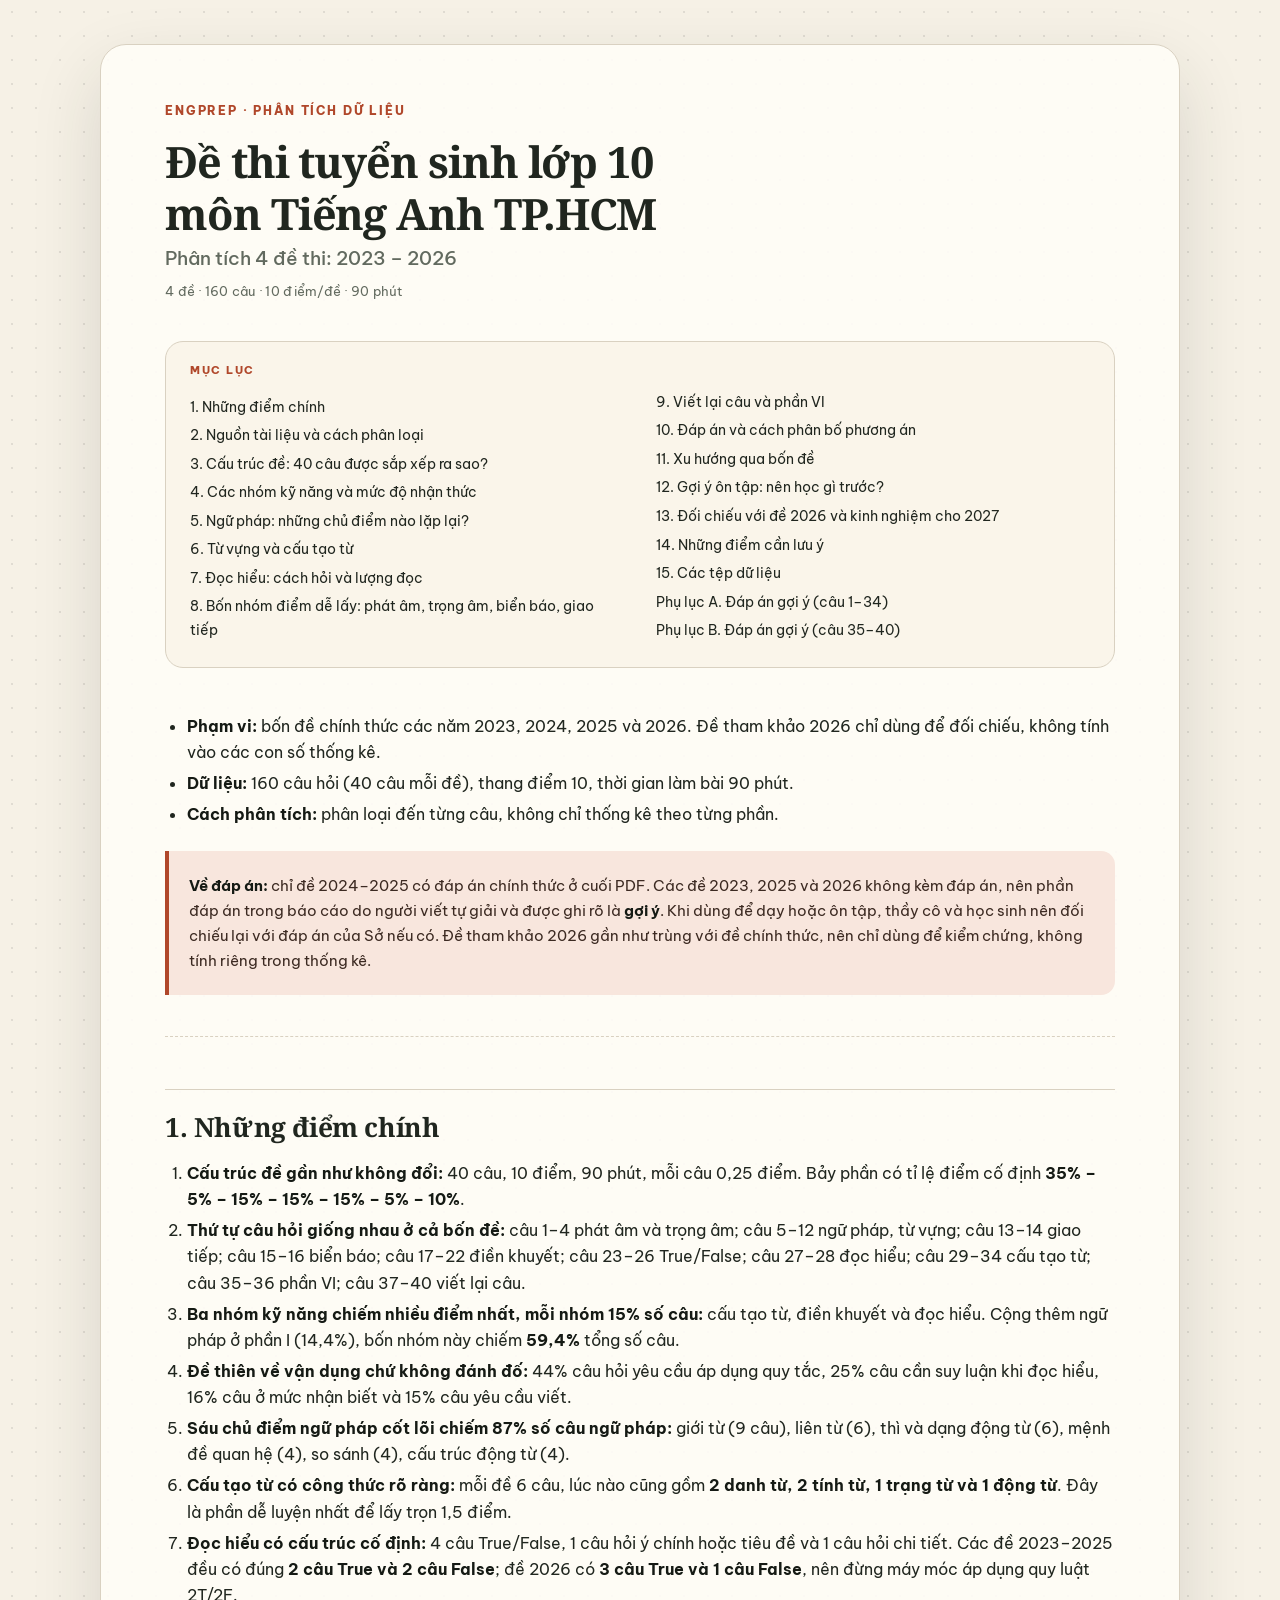
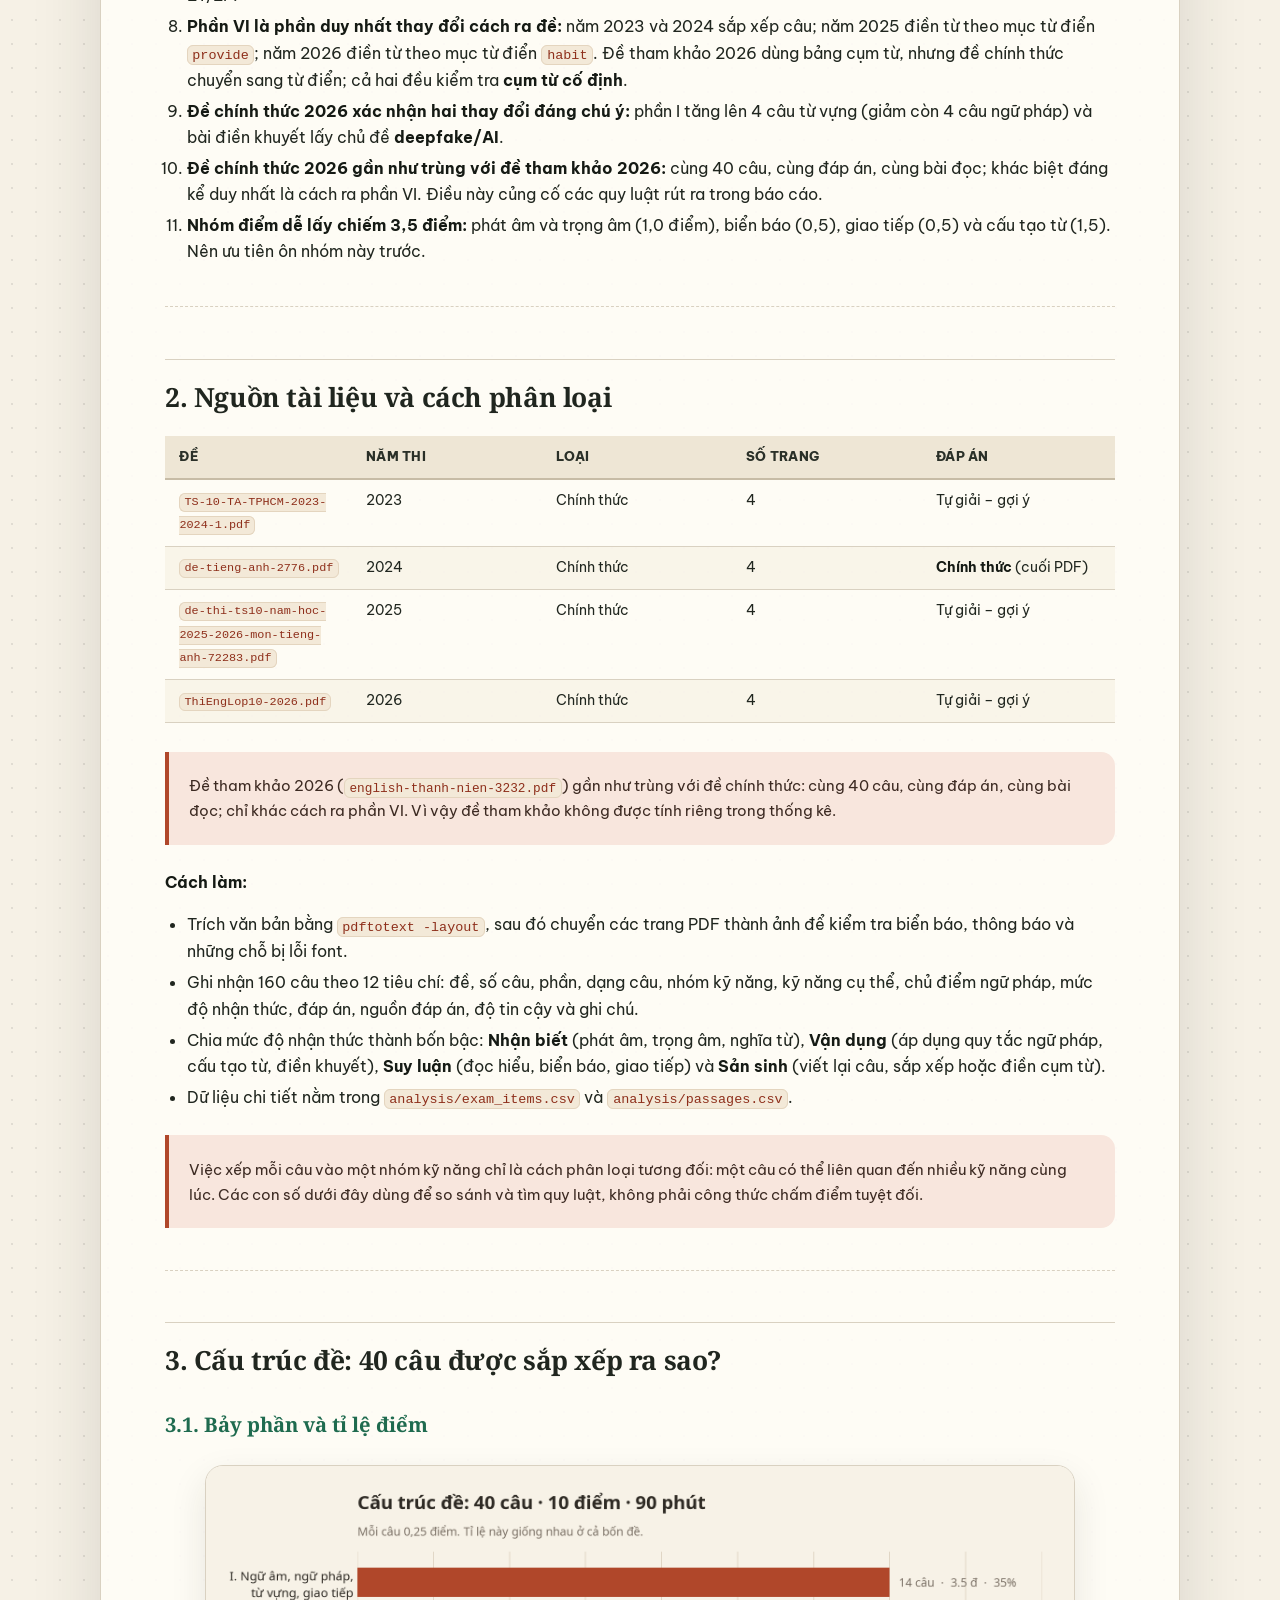
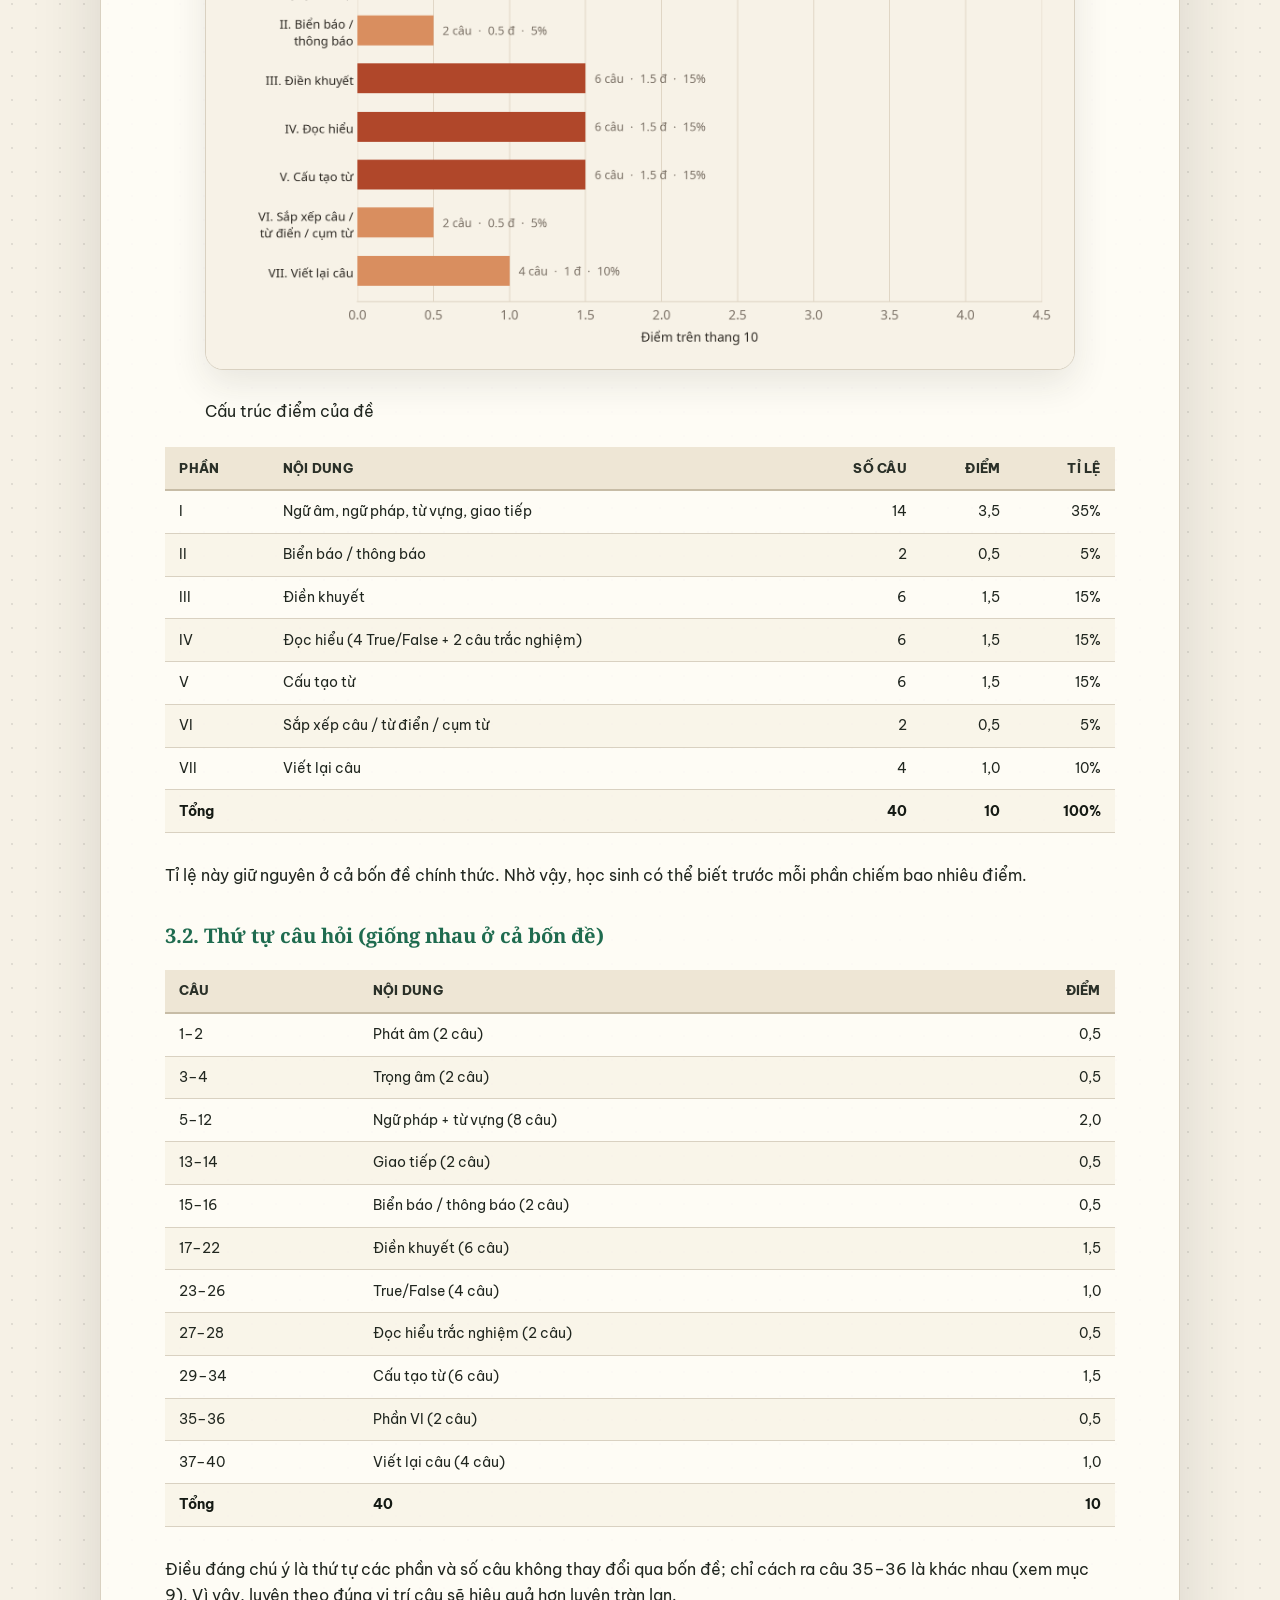
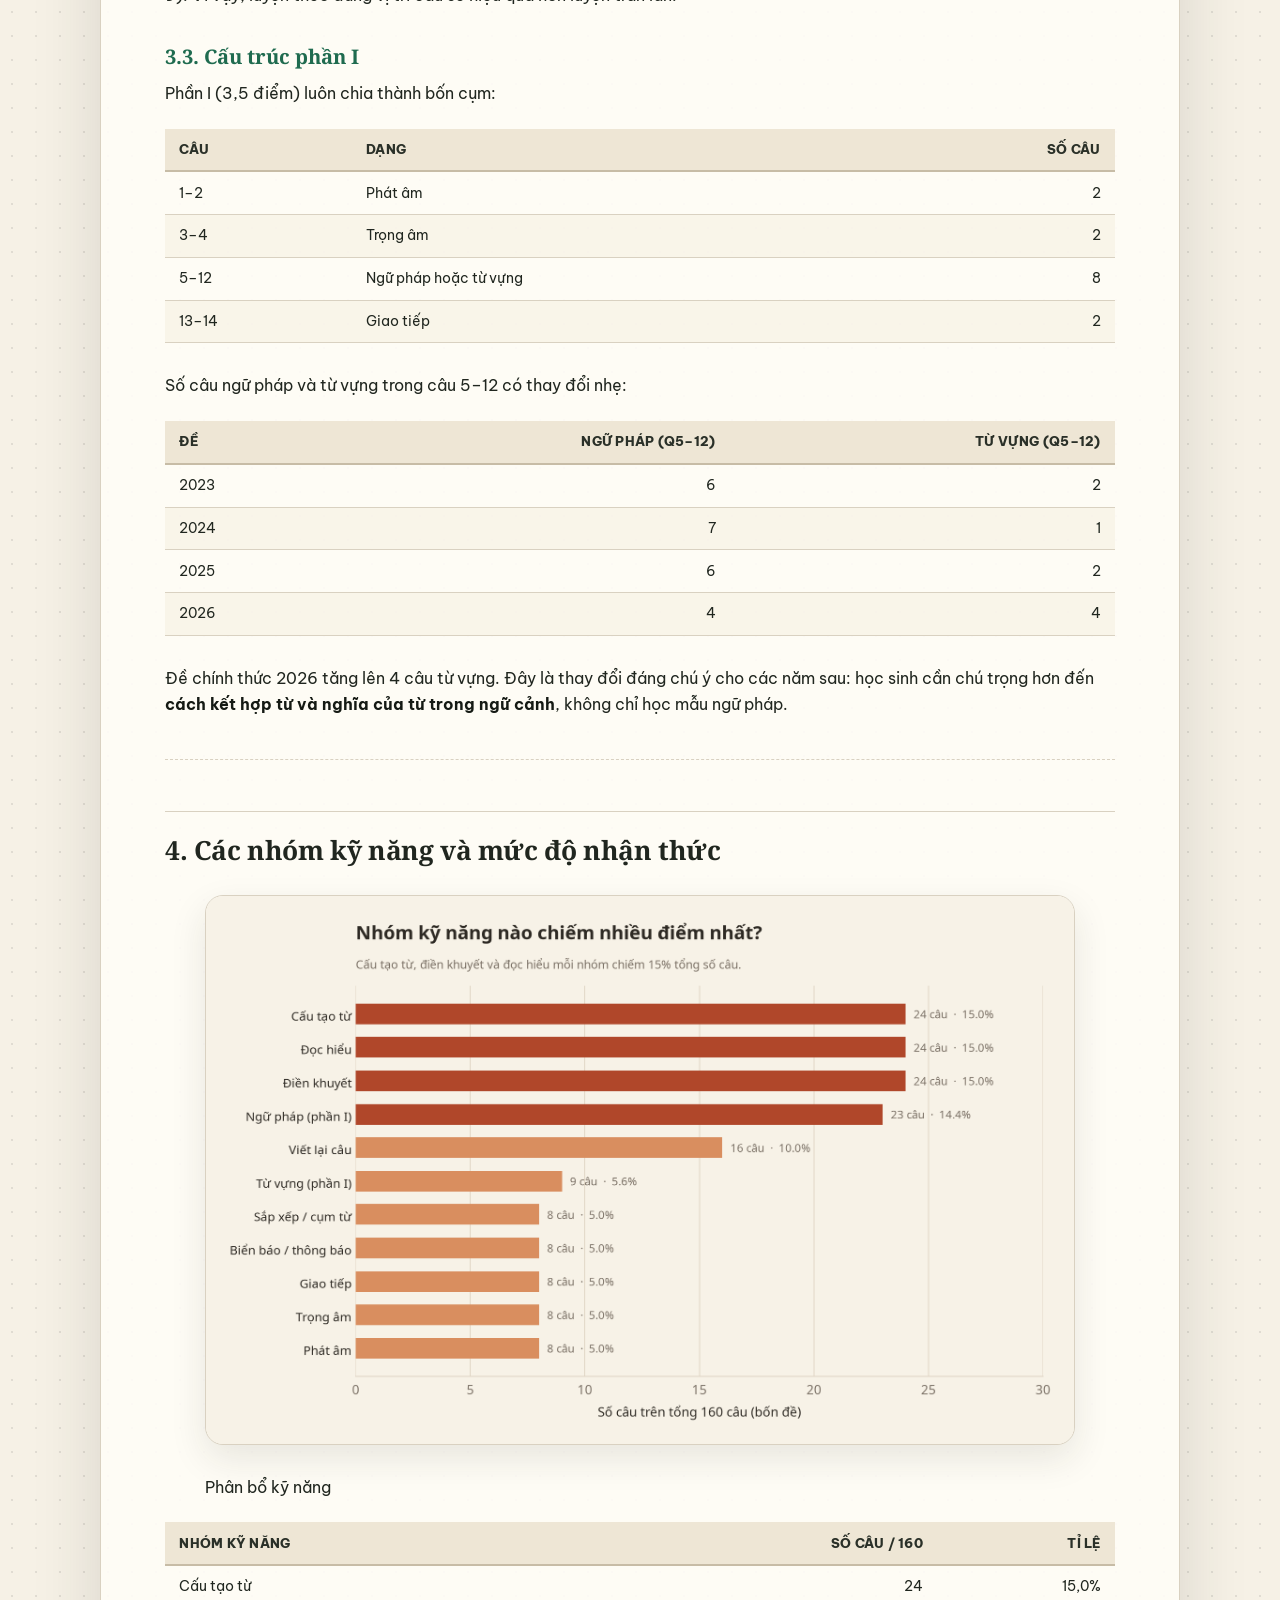
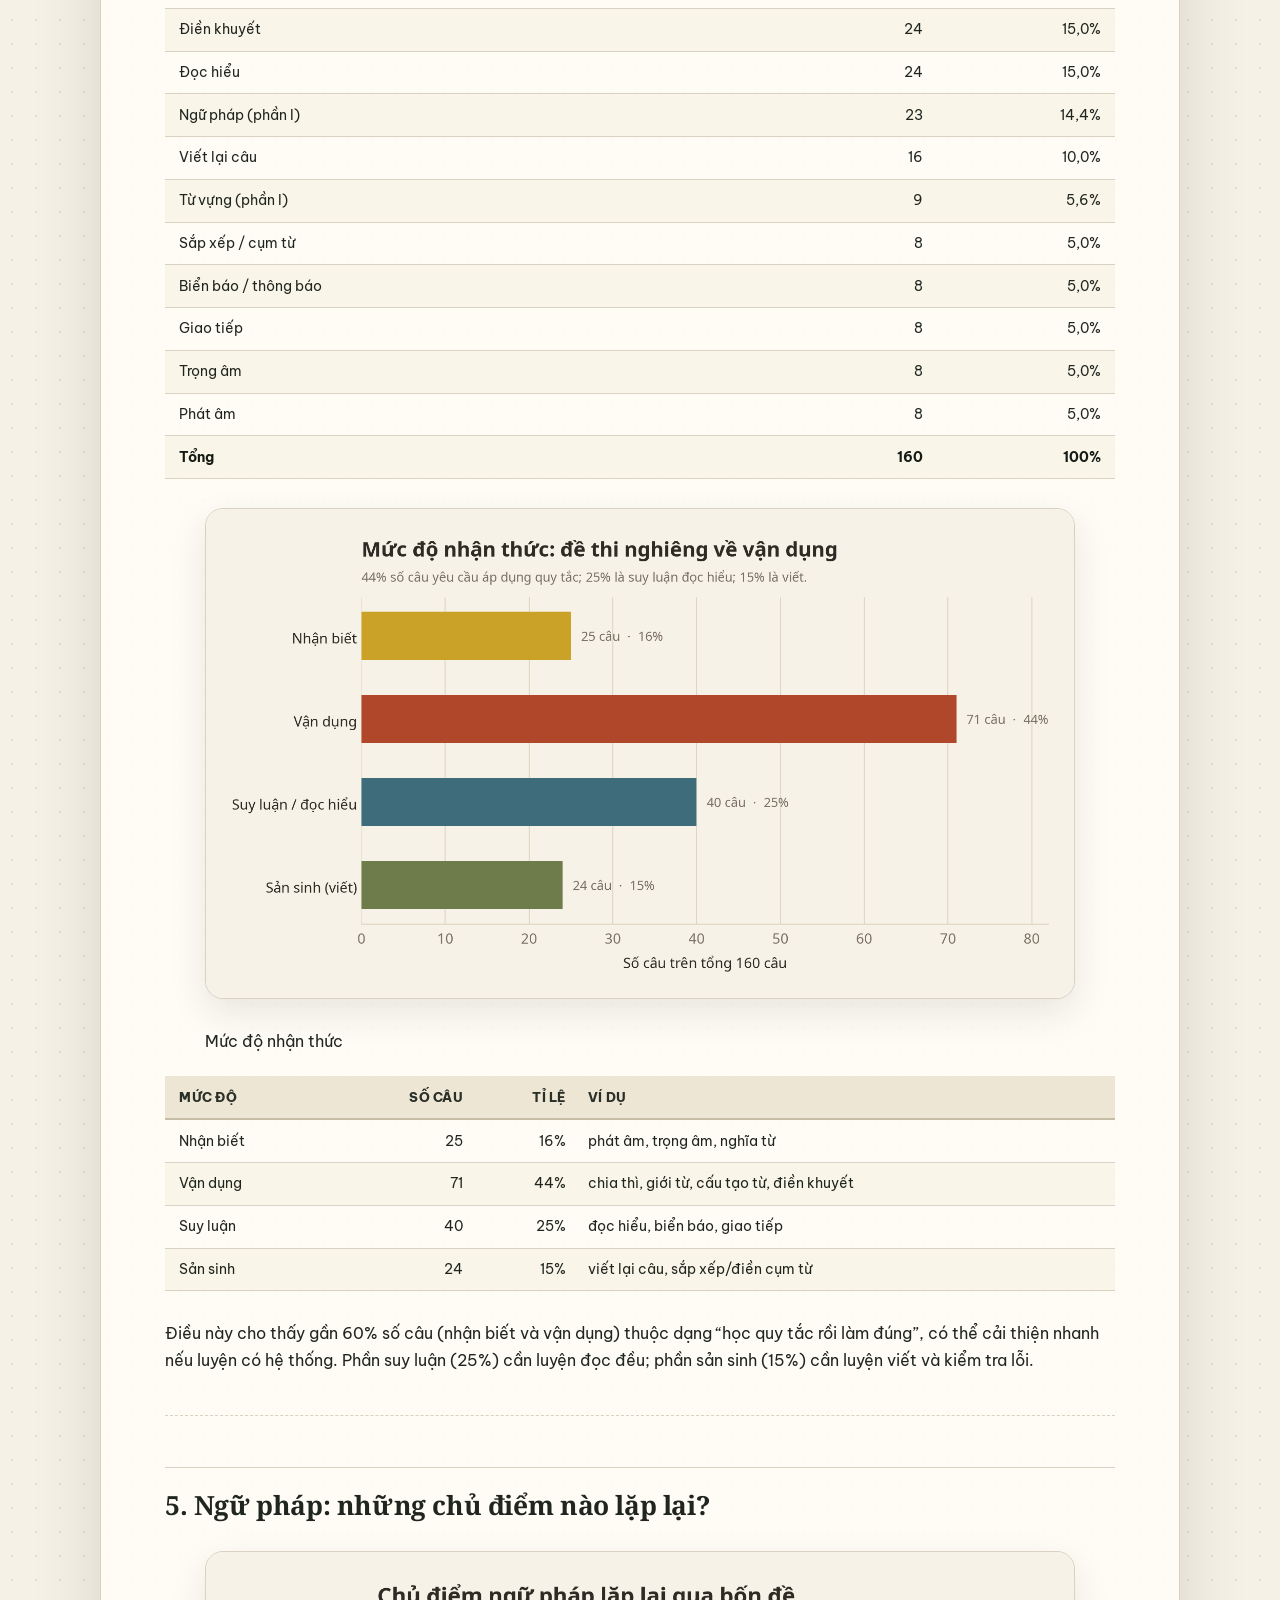
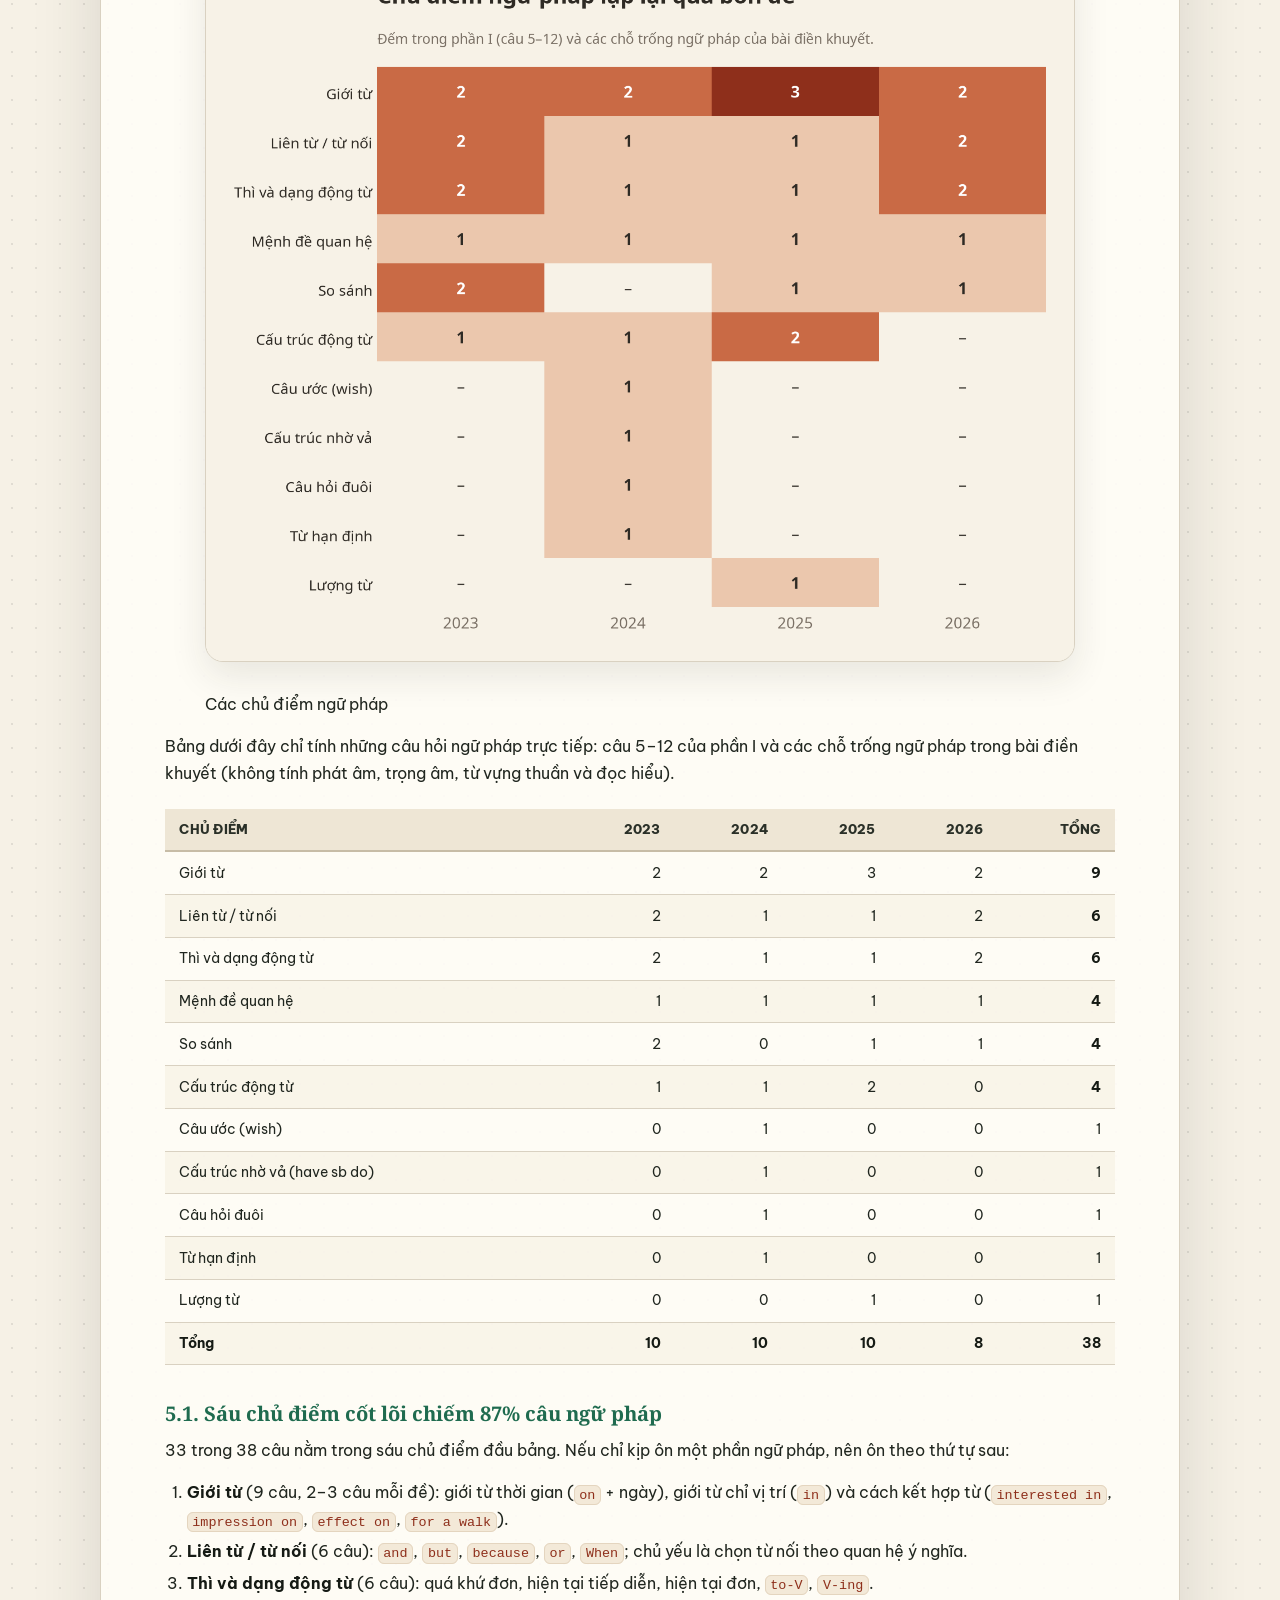
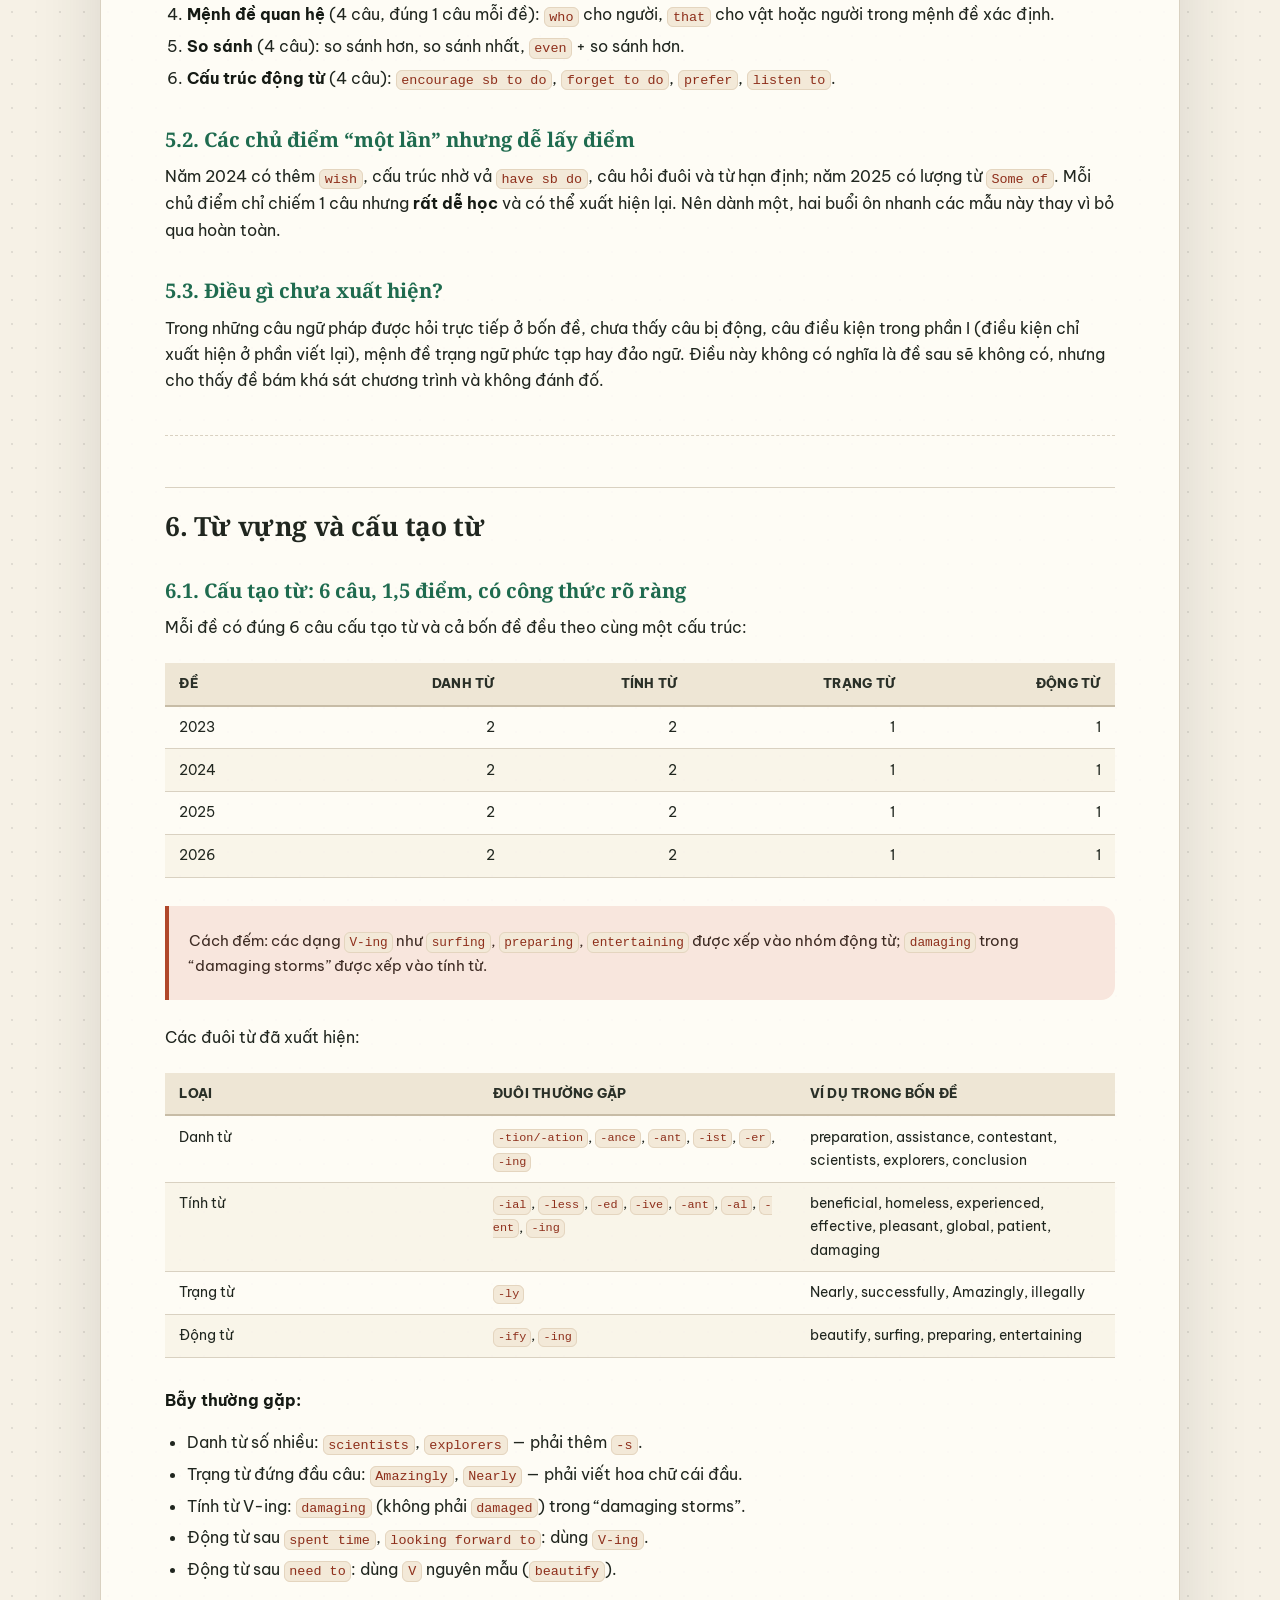
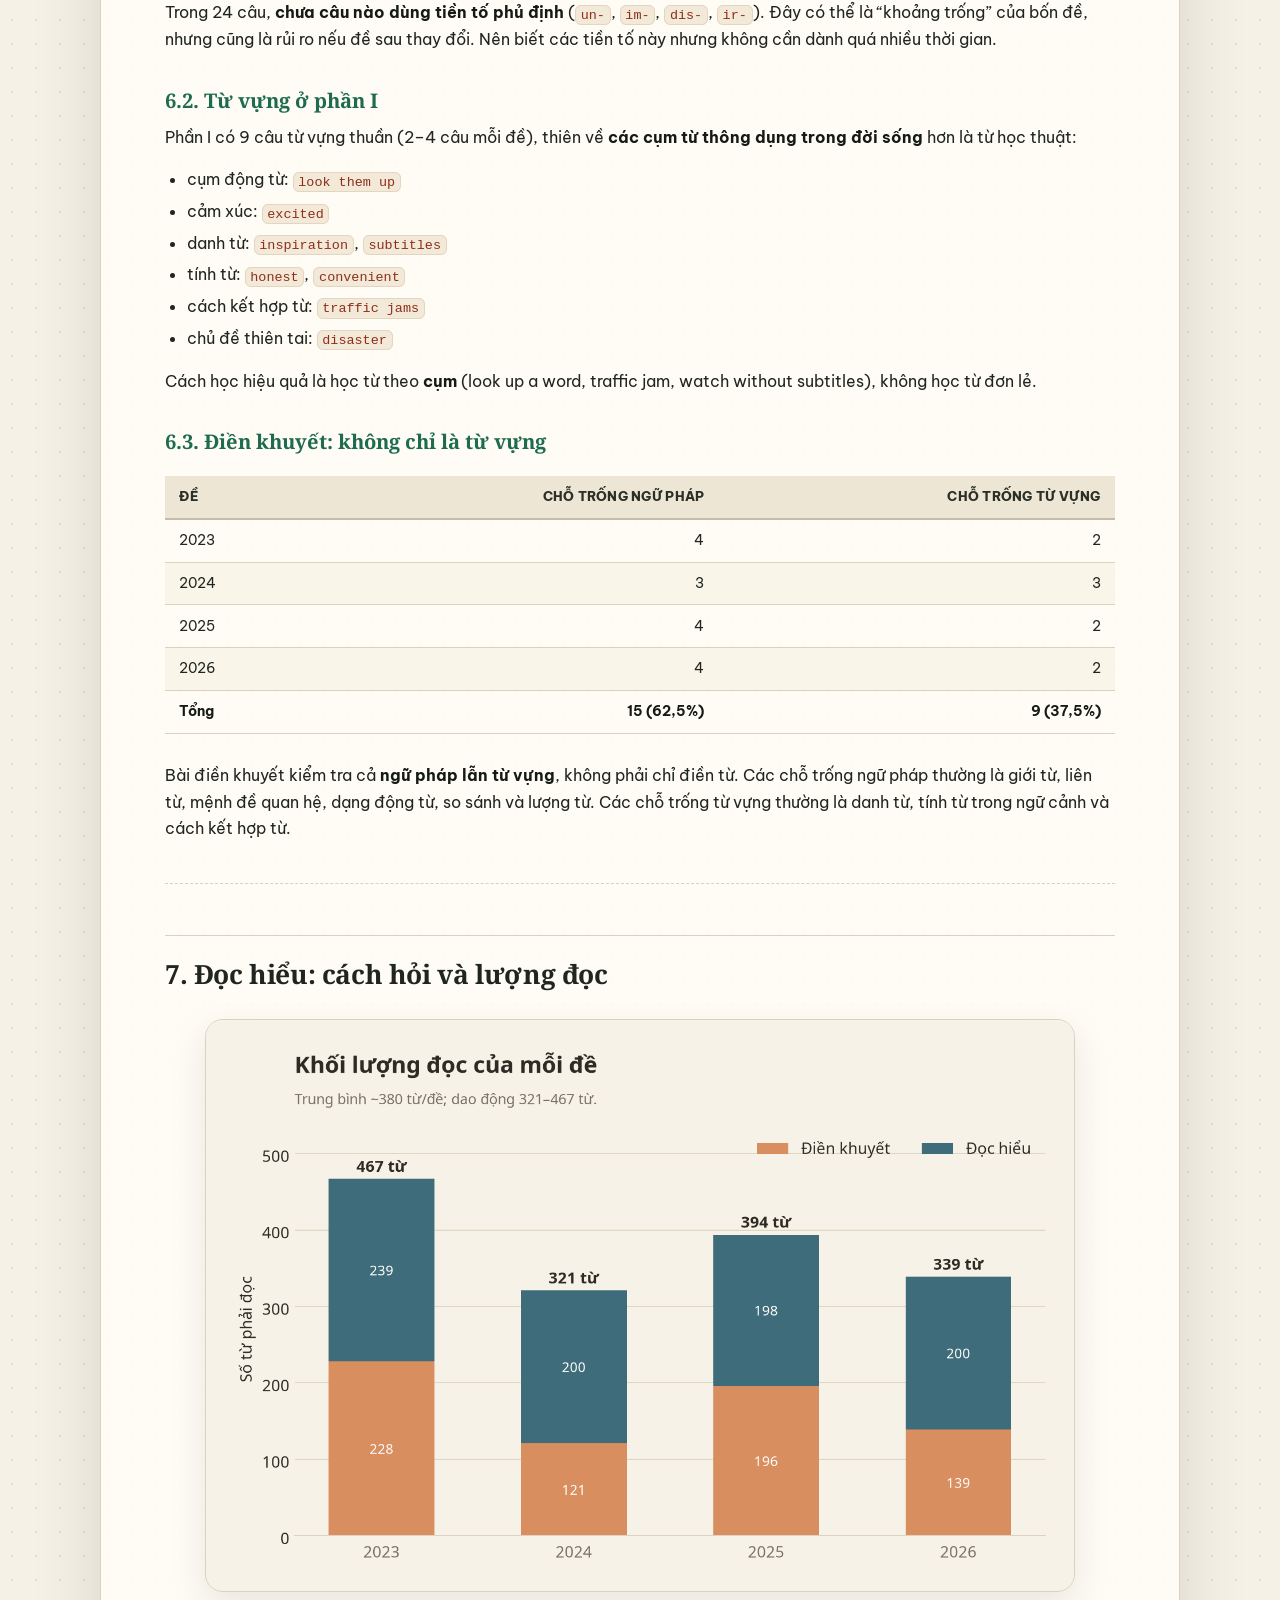
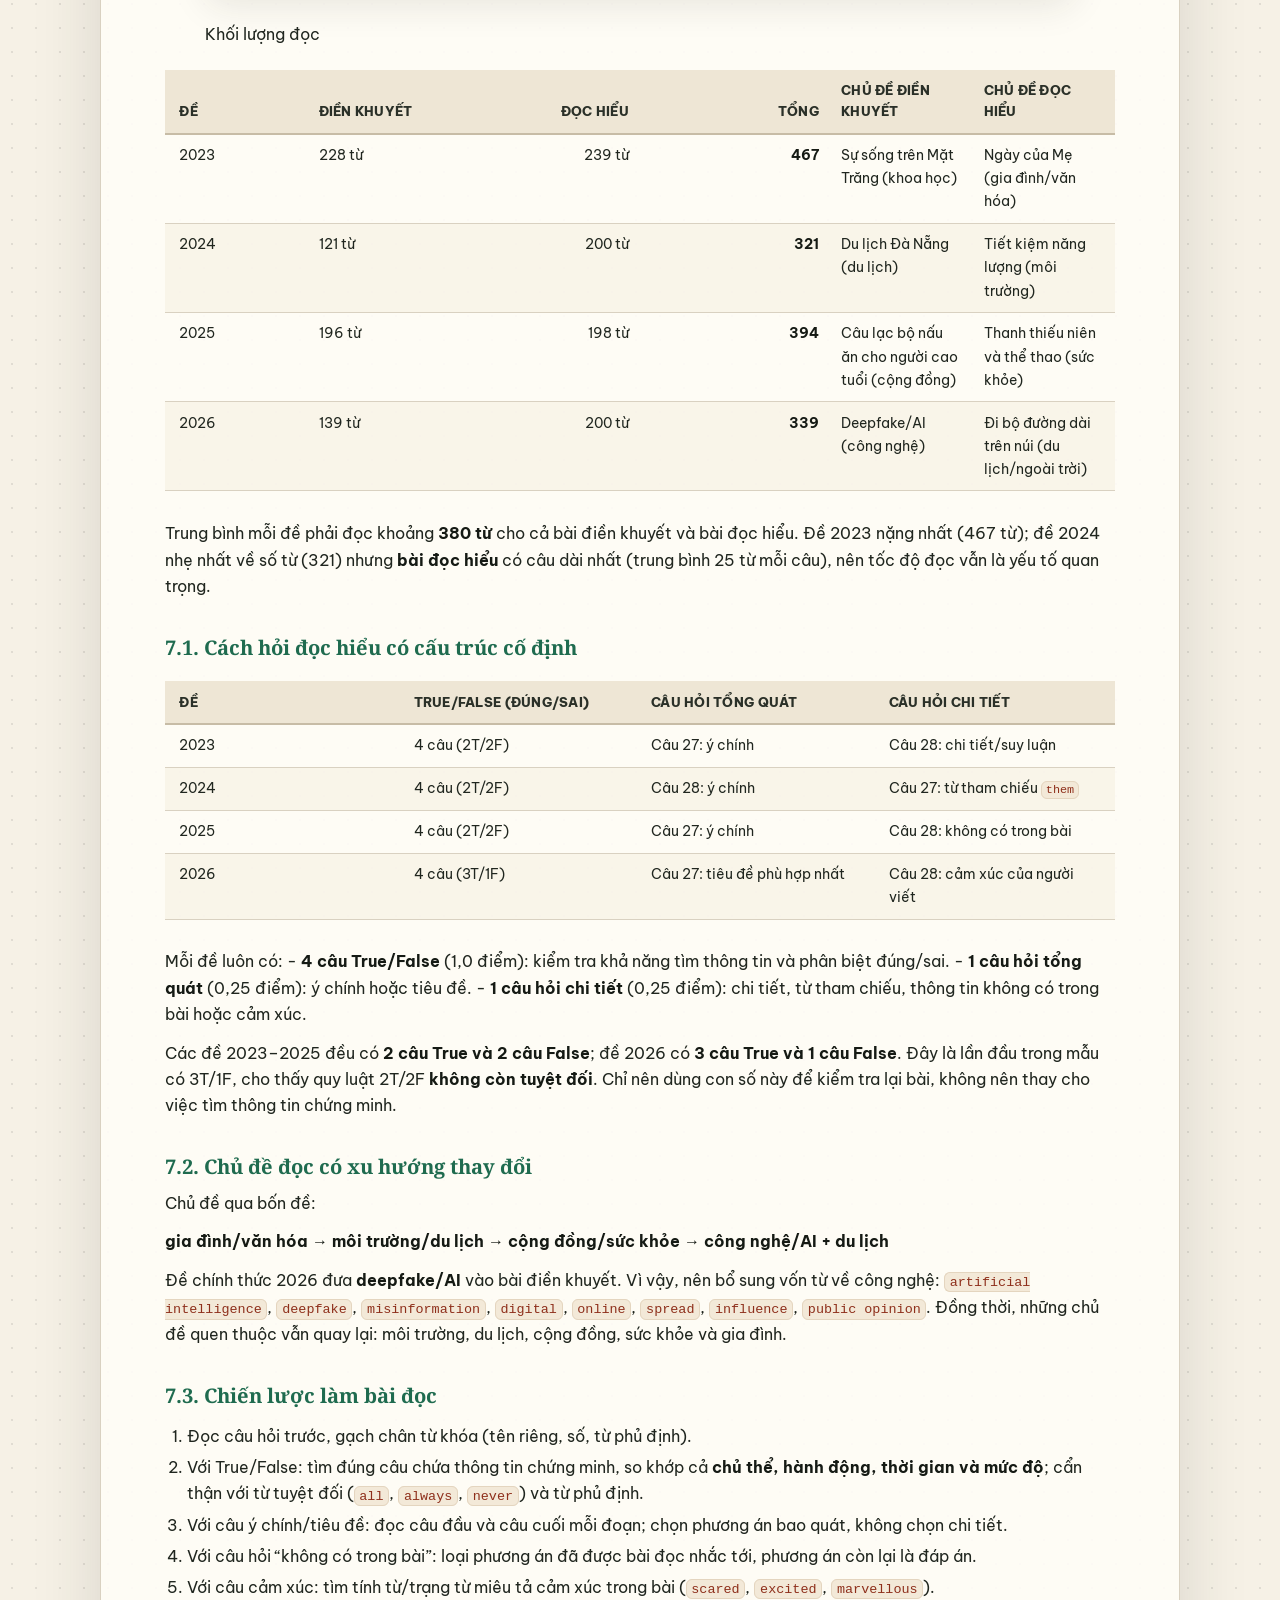
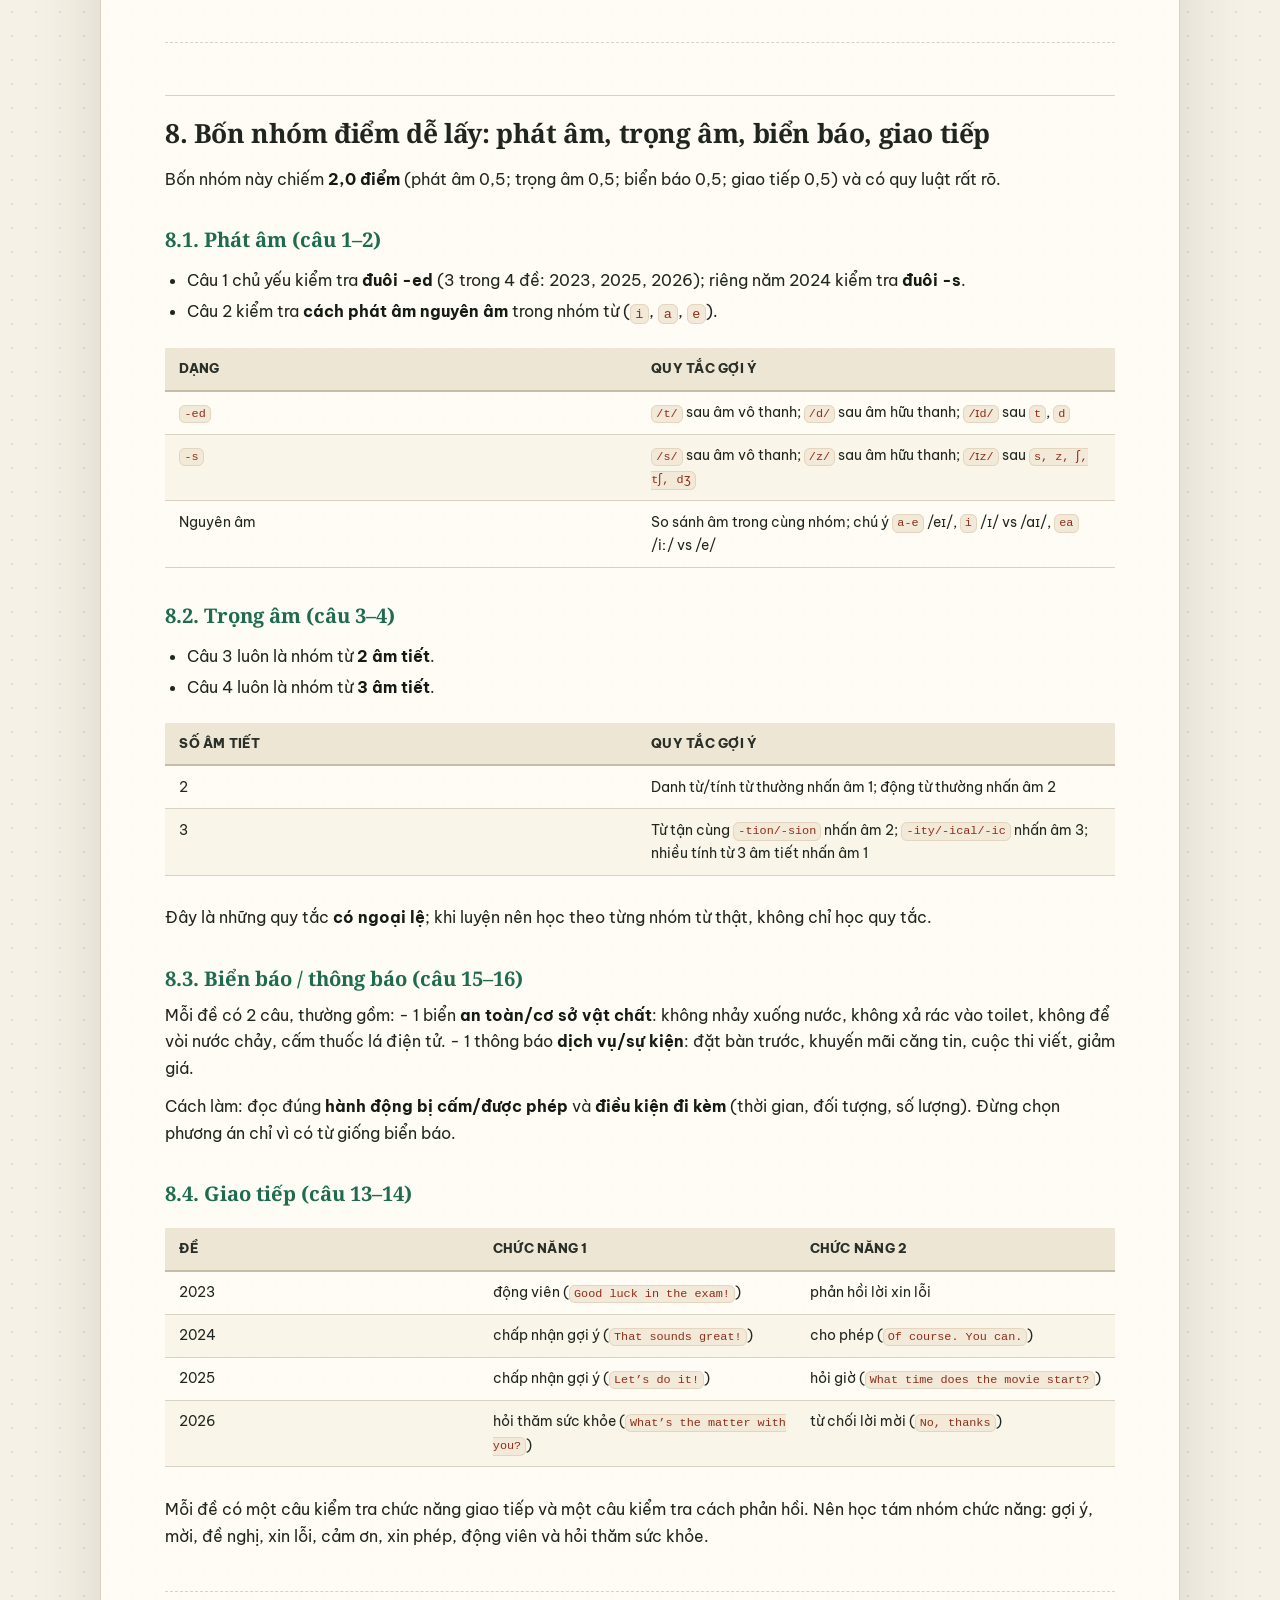
==== commit f144785f: "Improve Vietnamese typography and rewrite report in natural Vietnamese" ====
--- a/bao-cao-phan-tich.html
+++ b/bao-cao-phan-tich.html
@@ -4,6 +4,9 @@
 <meta charset="utf-8">
 <meta name="viewport" content="width=device-width, initial-scale=1">
 <title>Phân tích 4 đề thi tuyển sinh 10 môn Tiếng Anh TP.HCM</title>
+<link rel="preconnect" href="https://fonts.googleapis.com">
+<link rel="preconnect" href="https://fonts.gstatic.com" crossorigin>
+<link href="https://fonts.googleapis.com/css2?family=Be+Vietnam+Pro:wght@400;500;600;700;800&family=Noto+Serif:wght@400;600;700&display=swap" rel="stylesheet">
 <link rel="stylesheet" href="report.css">
 </head>
 <body>
@@ -11,51 +14,50 @@
 <header class="report-title">
   <p class="kicker">ENGPREP · PHÂN TÍCH DỮ LIỆU</p>
   <h1>Đề thi tuyển sinh lớp 10 môn Tiếng Anh TP.HCM</h1>
-  <p class="subtitle">Phân tích dữ liệu 4 đề: 2023 – 2026</p>
+  <p class="subtitle">Phân tích 4 đề thi: 2023 – 2026</p>
   <p class="meta">4 đề · 160 câu · 10 điểm/đề · 90 phút</p>
 </header>
 <nav id="TOC" role="doc-toc">
 <ul>
-<li><a href="#kết-luận-nhanh" id="toc-kết-luận-nhanh">1. Kết luận
-nhanh</a></li>
-<li><a href="#nguồn-dữ-liệu-và-cách-mã-hoá"
-id="toc-nguồn-dữ-liệu-và-cách-mã-hoá">2. Nguồn dữ liệu và cách mã
-hoá</a></li>
-<li><a href="#bản-đồ-đề-thi-40-câu-được-sắp-xếp-như-thế-nào"
-id="toc-bản-đồ-đề-thi-40-câu-được-sắp-xếp-như-thế-nào">3. Bản đồ đề thi:
-40 câu được sắp xếp như thế nào?</a></li>
-<li><a href="#phân-bổ-kỹ-năng-và-mức-độ-nhận-thức"
-id="toc-phân-bổ-kỹ-năng-và-mức-độ-nhận-thức">4. Phân bổ kỹ năng và mức
+<li><a href="#những-điểm-chính" id="toc-những-điểm-chính">1. Những điểm
+chính</a></li>
+<li><a href="#nguồn-tài-liệu-và-cách-phân-loại"
+id="toc-nguồn-tài-liệu-và-cách-phân-loại">2. Nguồn tài liệu và cách phân
+loại</a></li>
+<li><a href="#cấu-trúc-đề-40-câu-được-sắp-xếp-ra-sao"
+id="toc-cấu-trúc-đề-40-câu-được-sắp-xếp-ra-sao">3. Cấu trúc đề: 40 câu
+được sắp xếp ra sao?</a></li>
+<li><a href="#các-nhóm-kỹ-năng-và-mức-độ-nhận-thức"
+id="toc-các-nhóm-kỹ-năng-và-mức-độ-nhận-thức">4. Các nhóm kỹ năng và mức
 độ nhận thức</a></li>
-<li><a href="#ngữ-pháp-chủ-điểm-nào-lặp-lại-qua-4-đề"
-id="toc-ngữ-pháp-chủ-điểm-nào-lặp-lại-qua-4-đề">5. Ngữ pháp: chủ điểm
-nào lặp lại qua 4 đề?</a></li>
-<li><a href="#từ-vựng-và-word-formation"
-id="toc-từ-vựng-và-word-formation">6. Từ vựng và word formation</a></li>
-<li><a href="#đọc-hiểu-cấu-trúc-câu-hỏi-và-khối-lượng-đọc"
-id="toc-đọc-hiểu-cấu-trúc-câu-hỏi-và-khối-lượng-đọc">7. Đọc hiểu: cấu
-trúc câu hỏi và khối lượng đọc</a></li>
-<li><a href="#bốn-nhóm-điểm-nhanh-phát-âm-trọng-âm-biển-báo-giao-tiếp"
-id="toc-bốn-nhóm-điểm-nhanh-phát-âm-trọng-âm-biển-báo-giao-tiếp">8. Bốn
-nhóm “điểm nhanh”: phát âm, trọng âm, biển báo, giao tiếp</a></li>
-<li><a href="#viết-lại-câu-và-section-vi"
-id="toc-viết-lại-câu-và-section-vi">9. Viết lại câu và Section
-VI</a></li>
-<li><a href="#đáp-án-và-phân-bố-lựa-chọn"
-id="toc-đáp-án-và-phân-bố-lựa-chọn">10. Đáp án và phân bố lựa
-chọn</a></li>
-<li><a href="#xu-hướng-2023-2026" id="toc-xu-hướng-2023-2026">11. Xu
-hướng 2023 → 2026</a></li>
-<li><a href="#hàm-ý-ôn-tập-ma-trận-ưu-tiên"
-id="toc-hàm-ý-ôn-tập-ma-trận-ưu-tiên">12. Hàm ý ôn tập: ma trận ưu
-tiên</a></li>
-<li><a href="#đối-chiếu-với-đề-2026-chính-thức-và-hàm-ý-cho-2027"
-id="toc-đối-chiếu-với-đề-2026-chính-thức-và-hàm-ý-cho-2027">13. Đối
-chiếu với đề 2026 chính thức và hàm ý cho 2027</a></li>
-<li><a href="#hạn-chế-của-phân-tích" id="toc-hạn-chế-của-phân-tích">14.
-Hạn chế của phân tích</a></li>
-<li><a href="#tệp-dữ-liệu-đi-kèm" id="toc-tệp-dữ-liệu-đi-kèm">15. Tệp dữ
-liệu đi kèm</a></li>
+<li><a href="#ngữ-pháp-những-chủ-điểm-nào-lặp-lại"
+id="toc-ngữ-pháp-những-chủ-điểm-nào-lặp-lại">5. Ngữ pháp: những chủ điểm
+nào lặp lại?</a></li>
+<li><a href="#từ-vựng-và-cấu-tạo-từ" id="toc-từ-vựng-và-cấu-tạo-từ">6.
+Từ vựng và cấu tạo từ</a></li>
+<li><a href="#đọc-hiểu-cách-hỏi-và-lượng-đọc"
+id="toc-đọc-hiểu-cách-hỏi-và-lượng-đọc">7. Đọc hiểu: cách hỏi và lượng
+đọc</a></li>
+<li><a href="#bốn-nhóm-điểm-dễ-lấy-phát-âm-trọng-âm-biển-báo-giao-tiếp"
+id="toc-bốn-nhóm-điểm-dễ-lấy-phát-âm-trọng-âm-biển-báo-giao-tiếp">8. Bốn
+nhóm điểm dễ lấy: phát âm, trọng âm, biển báo, giao tiếp</a></li>
+<li><a href="#viết-lại-câu-và-phần-vi"
+id="toc-viết-lại-câu-và-phần-vi">9. Viết lại câu và phần VI</a></li>
+<li><a href="#đáp-án-và-cách-phân-bố-phương-án"
+id="toc-đáp-án-và-cách-phân-bố-phương-án">10. Đáp án và cách phân bố
+phương án</a></li>
+<li><a href="#xu-hướng-qua-bốn-đề" id="toc-xu-hướng-qua-bốn-đề">11. Xu
+hướng qua bốn đề</a></li>
+<li><a href="#gợi-ý-ôn-tập-nên-học-gì-trước"
+id="toc-gợi-ý-ôn-tập-nên-học-gì-trước">12. Gợi ý ôn tập: nên học gì
+trước?</a></li>
+<li><a href="#đối-chiếu-với-đề-2026-và-kinh-nghiệm-cho-2027"
+id="toc-đối-chiếu-với-đề-2026-và-kinh-nghiệm-cho-2027">13. Đối chiếu với
+đề 2026 và kinh nghiệm cho 2027</a></li>
+<li><a href="#những-điểm-cần-lưu-ý" id="toc-những-điểm-cần-lưu-ý">14.
+Những điểm cần lưu ý</a></li>
+<li><a href="#các-tệp-dữ-liệu" id="toc-các-tệp-dữ-liệu">15. Các tệp dữ
+liệu</a></li>
 <li><a href="#phụ-lục-a.-đáp-án-gợi-ý-câu-134"
 id="toc-phụ-lục-a.-đáp-án-gợi-ý-câu-134">Phụ lục A. Đáp án gợi ý (câu
 1–34)</a></li>
@@ -64,67 +66,73 @@
 35–40)</a></li>
 </ul>
 </nav>
-<p><strong>Phạm vi:</strong> 4 đề chính thức (2023, 2024, 2025, 2026).
-Đề tham khảo 2026 được dùng để đối chiếu, không tính vào thống kê chính.
-<strong>Dữ liệu:</strong> 160 câu hỏi, 40 câu/đề, 10 điểm/đề, thời gian
-90 phút. <strong>Đơn vị phân tích:</strong> từng câu (item-level), không
-chỉ thống kê theo phần.</p>
+<ul>
+<li><strong>Phạm vi:</strong> bốn đề chính thức các năm 2023, 2024, 2025
+và 2026. Đề tham khảo 2026 chỉ dùng để đối chiếu, không tính vào các con
+số thống kê.</li>
+<li><strong>Dữ liệu:</strong> 160 câu hỏi (40 câu mỗi đề), thang điểm
+10, thời gian làm bài 90 phút.</li>
+<li><strong>Cách phân tích:</strong> phân loại đến từng câu, không chỉ
+thống kê theo từng phần.</li>
+</ul>
 <blockquote>
-<p><strong>Lưu ý về đáp án:</strong> PDF đề 2024–2025 có đáp án chính
-thức ở cuối. Các đề 2023, 2025 và 2026 không kèm đáp án; các đáp án
-trong báo cáo này do người phân tích tự giải và được ghi rõ là
-<strong>gợi ý</strong>. Khi dùng để dạy hoặc ôn tập, nên đối chiếu lại
-với đáp án của Sở nếu có. Đề tham khảo 2026 gần như trùng với đề chính
-thức 2026, nên được dùng để kiểm chứng chứ không tính riêng trong thống
+<p><strong>Về đáp án:</strong> chỉ đề 2024–2025 có đáp án chính thức ở
+cuối PDF. Các đề 2023, 2025 và 2026 không kèm đáp án, nên phần đáp án
+trong báo cáo do người viết tự giải và được ghi rõ là <strong>gợi
+ý</strong>. Khi dùng để dạy hoặc ôn tập, thầy cô và học sinh nên đối
+chiếu lại với đáp án của Sở nếu có. Đề tham khảo 2026 gần như trùng với
+đề chính thức, nên chỉ dùng để kiểm chứng, không tính riêng trong thống
 kê.</p>
 </blockquote>
 <hr />
-<h2 id="kết-luận-nhanh">1. Kết luận nhanh</h2>
+<h2 id="những-điểm-chính">1. Những điểm chính</h2>
 <ol type="1">
-<li><strong>Cấu trúc đề gần như bất biến:</strong> 40 câu, 10 điểm, 90
+<li><strong>Cấu trúc đề gần như không đổi:</strong> 40 câu, 10 điểm, 90
 phút, mỗi câu 0,25 điểm. Bảy phần có tỉ lệ điểm cố định <strong>35% – 5%
 – 15% – 15% – 15% – 5% – 10%</strong>.</li>
-<li><strong>“Bản đồ câu hỏi” giống nhau ở cả 4 đề:</strong> câu 1–4 phát
-âm/trọng âm, câu 5–12 ngữ pháp–từ vựng, câu 13–14 giao tiếp, câu 15–16
-biển báo, câu 17–22 cloze, câu 23–26 True/False, câu 27–28 đọc hiểu, câu
-29–34 word formation, câu 35–36 Section VI, câu 37–40 viết lại câu.</li>
-<li><strong>Ba nhóm kỹ năng nặng nhất, mỗi nhóm 15% số câu:</strong>
-word formation, cloze và đọc hiểu. Cộng thêm ngữ pháp Section I (14,4%),
-bốn nhóm này chiếm <strong>59,4%</strong> tổng số câu.</li>
-<li><strong>Đề nghiêng về vận dụng, không đánh đố:</strong> 44% câu yêu
-cầu áp dụng quy tắc, 25% suy luận/đọc hiểu, 16% nhận biết, 15% sản sinh
-(viết).</li>
-<li><strong>Sáu chủ điểm ngữ pháp lõi chiếm 87% item ngữ pháp:</strong>
-giới từ (9 item), liên từ (6), thì/dạng động từ (6), mệnh đề quan hệ
-(4), so sánh (4), cấu trúc động từ (4).</li>
-<li><strong>Word formation có công thức rõ ràng:</strong> mỗi đề 6 câu,
-luôn là <strong>2 danh từ + 2 tính từ + 1 trạng từ + 1 động từ</strong>.
-Đây là phần dễ luyện nhất để lấy 1,5 điểm.</li>
-<li><strong>Đọc hiểu có cấu trúc cố định:</strong> 4 câu True/False + 1
-câu ý chính/tiêu đề + 1 câu chi tiết/Tham chiếu/NOT mentioned/cảm xúc.
-Các đề 2023–2025 đều có đúng <strong>2 True + 2 False</strong>; đề 2026
-chính thức có <strong>3 True + 1 False</strong>, nên không nên máy móc
-áp dụng quy luật 2T/2F.</li>
-<li><strong>Section VI là phần duy nhất thay đổi format:</strong> đề
-2023 và 2024 sắp xếp câu → đề 2025 điền từ theo mục từ điển
-<code>provide</code> → đề 2026 điền từ theo mục từ điển
+<li><strong>Thứ tự câu hỏi giống nhau ở cả bốn đề:</strong> câu 1–4 phát
+âm và trọng âm; câu 5–12 ngữ pháp, từ vựng; câu 13–14 giao tiếp; câu
+15–16 biển báo; câu 17–22 điền khuyết; câu 23–26 True/False; câu 27–28
+đọc hiểu; câu 29–34 cấu tạo từ; câu 35–36 phần VI; câu 37–40 viết lại
+câu.</li>
+<li><strong>Ba nhóm kỹ năng chiếm nhiều điểm nhất, mỗi nhóm 15% số
+câu:</strong> cấu tạo từ, điền khuyết và đọc hiểu. Cộng thêm ngữ pháp ở
+phần I (14,4%), bốn nhóm này chiếm <strong>59,4%</strong> tổng số
+câu.</li>
+<li><strong>Đề thiên về vận dụng chứ không đánh đố:</strong> 44% câu hỏi
+yêu cầu áp dụng quy tắc, 25% câu cần suy luận khi đọc hiểu, 16% câu ở
+mức nhận biết và 15% câu yêu cầu viết.</li>
+<li><strong>Sáu chủ điểm ngữ pháp cốt lõi chiếm 87% số câu ngữ
+pháp:</strong> giới từ (9 câu), liên từ (6), thì và dạng động từ (6),
+mệnh đề quan hệ (4), so sánh (4), cấu trúc động từ (4).</li>
+<li><strong>Cấu tạo từ có công thức rõ ràng:</strong> mỗi đề 6 câu, lúc
+nào cũng gồm <strong>2 danh từ, 2 tính từ, 1 trạng từ và 1 động
+từ</strong>. Đây là phần dễ luyện nhất để lấy trọn 1,5 điểm.</li>
+<li><strong>Đọc hiểu có cấu trúc cố định:</strong> 4 câu True/False, 1
+câu hỏi ý chính hoặc tiêu đề và 1 câu hỏi chi tiết. Các đề 2023–2025 đều
+có đúng <strong>2 câu True và 2 câu False</strong>; đề 2026 có <strong>3
+câu True và 1 câu False</strong>, nên đừng máy móc áp dụng quy luật
+2T/2F.</li>
+<li><strong>Phần VI là phần duy nhất thay đổi cách ra đề:</strong> năm
+2023 và 2024 sắp xếp câu; năm 2025 điền từ theo mục từ điển
+<code>provide</code>; năm 2026 điền từ theo mục từ điển
 <code>habit</code>. Đề tham khảo 2026 dùng bảng cụm từ, nhưng đề chính
-thức chuyển sang từ điển; cả hai đều kiểm tra <strong>cụm từ cố định
-(lexical chunks)</strong>.</li>
-<li><strong>Đề chính thức 2026 xác nhận hai tín hiệu đáng chú
-ý:</strong> Section I tăng từ vựng lên 4 câu (giảm ngữ pháp còn 4 câu)
-và chủ đề cloze là <strong>deepfake/AI</strong>.</li>
-<li><strong>Đề chính thức 2026 gần như trùng khớp với đề tham khảo
-2026:</strong> cùng 40 câu, cùng đáp án, cùng passage; khác biệt đáng kể
-duy nhất là format Section VI. Đây là xác nhận mạnh cho các quy luật
-trong báo cáo.</li>
-<li><strong>Nhóm “điểm nhanh” chiếm 3,5 điểm:</strong> phát âm + trọng
-âm (1,0 điểm), biển báo (0,5), giao tiếp (0,5), word formation (1,5).
-Đây là vùng nên cày trước.</li>
+thức chuyển sang từ điển; cả hai đều kiểm tra <strong>cụm từ cố
+định</strong>.</li>
+<li><strong>Đề chính thức 2026 xác nhận hai thay đổi đáng chú
+ý:</strong> phần I tăng lên 4 câu từ vựng (giảm còn 4 câu ngữ pháp) và
+bài điền khuyết lấy chủ đề <strong>deepfake/AI</strong>.</li>
+<li><strong>Đề chính thức 2026 gần như trùng với đề tham khảo
+2026:</strong> cùng 40 câu, cùng đáp án, cùng bài đọc; khác biệt đáng kể
+duy nhất là cách ra phần VI. Điều này củng cố các quy luật rút ra trong
+báo cáo.</li>
+<li><strong>Nhóm điểm dễ lấy chiếm 3,5 điểm:</strong> phát âm và trọng
+âm (1,0 điểm), biển báo (0,5), giao tiếp (0,5) và cấu tạo từ (1,5). Nên
+ưu tiên ôn nhóm này trước.</li>
 </ol>
 <hr />
-<h2 id="nguồn-dữ-liệu-và-cách-mã-hoá">2. Nguồn dữ liệu và cách mã
-hoá</h2>
+<h2 id="nguồn-tài-liệu-và-cách-phân-loại">2. Nguồn tài liệu và cách phân
+loại</h2>
 <table>
 <colgroup>
 <col style="width: 20%" />
@@ -136,7 +144,7 @@
 <thead>
 <tr>
 <th>Đề</th>
-<th>Năm học</th>
+<th>Năm thi</th>
 <th>Loại</th>
 <th>Số trang</th>
 <th>Đáp án</th>
@@ -145,21 +153,21 @@
 <tbody>
 <tr>
 <td><code>TS-10-TA-TPHCM-2023-2024-1.pdf</code></td>
-<td>2023–2024</td>
+<td>2023</td>
 <td>Chính thức</td>
 <td>4</td>
 <td>Tự giải – gợi ý</td>
 </tr>
 <tr>
 <td><code>de-tieng-anh-2776.pdf</code></td>
-<td>2024–2025</td>
+<td>2024</td>
 <td>Chính thức</td>
 <td>4</td>
 <td><strong>Chính thức</strong> (cuối PDF)</td>
 </tr>
 <tr>
 <td><code>de-thi-ts10-nam-hoc-2025-2026-mon-tieng-anh-72283.pdf</code></td>
-<td>2025–2026</td>
+<td>2025</td>
 <td>Chính thức</td>
 <td>4</td>
 <td>Tự giải – gợi ý</td>
@@ -175,36 +183,36 @@
 </table>
 <blockquote>
 <p>Đề tham khảo 2026 (<code>english-thanh-nien-3232.pdf</code>) gần như
-trùng với đề chính thức: cùng 40 câu, cùng đáp án, cùng passage; chỉ
-khác format Section VI. Vì vậy đề tham khảo không được tính riêng trong
+trùng với đề chính thức: cùng 40 câu, cùng đáp án, cùng bài đọc; chỉ
+khác cách ra phần VI. Vì vậy đề tham khảo không được tính riêng trong
 thống kê.</p>
 </blockquote>
 <p><strong>Cách làm:</strong></p>
 <ul>
-<li>Trích văn bản bằng <code>pdftotext -layout</code>, sau đó render
-trang PDF thành ảnh để kiểm tra các biển báo, thông báo và phần bị lỗi
+<li>Trích văn bản bằng <code>pdftotext -layout</code>, sau đó chuyển các
+trang PDF thành ảnh để kiểm tra biển báo, thông báo và những chỗ bị lỗi
 font.</li>
-<li>Mã hoá 160 câu theo 12 trường: đề, số câu, phần, format, nhóm kỹ
-năng, tiểu kỹ năng, chủ điểm ngữ pháp, mức nhận thức, đáp án, nguồn đáp
-án, độ tin cậy, ghi chú.</li>
-<li>Phân mức nhận thức theo 4 bậc: <strong>Nhận biết</strong> (phát âm,
-trọng âm, nghĩa từ), <strong>Vận dụng</strong> (áp dụng quy tắc ngữ
-pháp, word form, cloze), <strong>Suy luận</strong> (đọc hiểu, biển báo,
-giao tiếp), <strong>Sản sinh</strong> (viết lại câu, sắp xếp/điền cụm
-từ).</li>
+<li>Ghi nhận 160 câu theo 12 tiêu chí: đề, số câu, phần, dạng câu, nhóm
+kỹ năng, kỹ năng cụ thể, chủ điểm ngữ pháp, mức độ nhận thức, đáp án,
+nguồn đáp án, độ tin cậy và ghi chú.</li>
+<li>Chia mức độ nhận thức thành bốn bậc: <strong>Nhận biết</strong>
+(phát âm, trọng âm, nghĩa từ), <strong>Vận dụng</strong> (áp dụng quy
+tắc ngữ pháp, cấu tạo từ, điền khuyết), <strong>Suy luận</strong> (đọc
+hiểu, biển báo, giao tiếp) và <strong>Sản sinh</strong> (viết lại câu,
+sắp xếp hoặc điền cụm từ).</li>
 <li>Dữ liệu chi tiết nằm trong <code>analysis/exam_items.csv</code> và
 <code>analysis/passages.csv</code>.</li>
 </ul>
 <blockquote>
-<p>Việc gán nhóm kỹ năng là một cách mã hoá có chủ đích: một câu có thể
-chạm nhiều kỹ năng cùng lúc. Các con số dưới đây dùng để so sánh tương
-đối và phát hiện quy luật, không phải một “công thức chấm điểm” tuyệt
-đối.</p>
+<p>Việc xếp mỗi câu vào một nhóm kỹ năng chỉ là cách phân loại tương
+đối: một câu có thể liên quan đến nhiều kỹ năng cùng lúc. Các con số
+dưới đây dùng để so sánh và tìm quy luật, không phải công thức chấm điểm
+tuyệt đối.</p>
 </blockquote>
 <hr />
-<h2 id="bản-đồ-đề-thi-40-câu-được-sắp-xếp-như-thế-nào">3. Bản đồ đề thi:
-40 câu được sắp xếp như thế nào?</h2>
-<h3 id="bảy-phần-và-trọng-số-điểm">3.1. Bảy phần và trọng số điểm</h3>
+<h2 id="cấu-trúc-đề-40-câu-được-sắp-xếp-ra-sao">3. Cấu trúc đề: 40 câu
+được sắp xếp ra sao?</h2>
+<h3 id="bảy-phần-và-tỉ-lệ-điểm">3.1. Bảy phần và tỉ lệ điểm</h3>
 <figure>
 <img src="figures/fig01_sections.png" alt="Cấu trúc điểm của đề" />
 <figcaption aria-hidden="true">Cấu trúc điểm của đề</figcaption>
@@ -236,21 +244,21 @@
 </tr>
 <tr>
 <td>III</td>
-<td>Cloze test</td>
+<td>Điền khuyết</td>
 <td style="text-align: right;">6</td>
 <td style="text-align: right;">1,5</td>
 <td style="text-align: right;">15%</td>
 </tr>
 <tr>
 <td>IV</td>
-<td>Đọc hiểu (4 True/False + 2 MCQ)</td>
+<td>Đọc hiểu (4 True/False + 2 câu trắc nghiệm)</td>
 <td style="text-align: right;">6</td>
 <td style="text-align: right;">1,5</td>
 <td style="text-align: right;">15%</td>
 </tr>
 <tr>
 <td>V</td>
-<td>Word formation</td>
+<td>Cấu tạo từ</td>
 <td style="text-align: right;">6</td>
 <td style="text-align: right;">1,5</td>
 <td style="text-align: right;">15%</td>
@@ -278,10 +286,10 @@
 </tr>
 </tbody>
 </table>
-<p>Tỉ lệ này <strong>giống hệt nhau ở cả 4 đề chính thức</strong>. Nói
-cách khác, học sinh có thể biết trước “điểm rơi” của từng phần.</p>
-<h3 id="bản-đồ-câu-hỏi-chi-tiết-ổn-định-44-đề">3.2. Bản đồ câu hỏi chi
-tiết (ổn định 4/4 đề)</h3>
+<p>Tỉ lệ này giữ nguyên ở cả bốn đề chính thức. Nhờ vậy, học sinh có thể
+biết trước mỗi phần chiếm bao nhiêu điểm.</p>
+<h3 id="thứ-tự-câu-hỏi-giống-nhau-ở-cả-bốn-đề">3.2. Thứ tự câu hỏi
+(giống nhau ở cả bốn đề)</h3>
 <table>
 <thead>
 <tr>
@@ -318,7 +326,7 @@
 </tr>
 <tr>
 <td>17–22</td>
-<td>Cloze (6 câu)</td>
+<td>Điền khuyết (6 câu)</td>
 <td style="text-align: right;">1,5</td>
 </tr>
 <tr>
@@ -328,17 +336,17 @@
 </tr>
 <tr>
 <td>27–28</td>
-<td>Đọc hiểu MCQ (2 câu)</td>
+<td>Đọc hiểu trắc nghiệm (2 câu)</td>
 <td style="text-align: right;">0,5</td>
 </tr>
 <tr>
 <td>29–34</td>
-<td>Word formation (6 câu)</td>
+<td>Cấu tạo từ (6 câu)</td>
 <td style="text-align: right;">1,5</td>
 </tr>
 <tr>
 <td>35–36</td>
-<td>Section VI (2 câu)</td>
+<td>Phần VI (2 câu)</td>
 <td style="text-align: right;">0,5</td>
 </tr>
 <tr>
@@ -353,13 +361,11 @@
 </tr>
 </tbody>
 </table>
-<p>Điểm đáng chú ý: <strong>thứ tự phần và số câu không đổi</strong> qua
-4 đề. Chỉ có format của câu 35–36 là thay đổi (xem mục 9). Đây là lợi
-thế rất lớn cho việc luyện theo “vị trí câu hỏi”: luyện đúng câu 1–4,
-5–12, 13–14… sẽ hiệu quả hơn luyện tràn lan.</p>
-<h3 id="cấu-trúc-bên-trong-section-i">3.3. Cấu trúc bên trong Section
-I</h3>
-<p>Section I (3,5 điểm) luôn chia thành 4 cụm:</p>
+<p>Điều đáng chú ý là thứ tự các phần và số câu không thay đổi qua bốn
+đề; chỉ cách ra câu 35–36 là khác nhau (xem mục 9). Vì vậy, luyện theo
+đúng vị trí câu sẽ hiệu quả hơn luyện tràn lan.</p>
+<h3 id="cấu-trúc-phần-i">3.3. Cấu trúc phần I</h3>
+<p>Phần I (3,5 điểm) luôn chia thành bốn cụm:</p>
 <table>
 <thead>
 <tr>
@@ -391,7 +397,7 @@
 </tr>
 </tbody>
 </table>
-<p>Tỉ lệ ngữ pháp : từ vựng trong câu 5–12 có dao động nhẹ:</p>
+<p>Số câu ngữ pháp và từ vựng trong câu 5–12 có thay đổi nhẹ:</p>
 <table>
 <thead>
 <tr>
@@ -423,11 +429,11 @@
 </tr>
 </tbody>
 </table>
-<p>Đề chính thức 2026 tăng từ vựng lên 4 câu. Đây là thay đổi cần chú ý
-cho các năm sau: học sinh cần quan tâm hơn đến <strong>collocation và
-nghĩa từ trong ngữ cảnh</strong>, không chỉ học mẫu ngữ pháp.</p>
+<p>Đề chính thức 2026 tăng lên 4 câu từ vựng. Đây là thay đổi đáng chú ý
+cho các năm sau: học sinh cần chú trọng hơn đến <strong>cách kết hợp từ
+và nghĩa của từ trong ngữ cảnh</strong>, không chỉ học mẫu ngữ pháp.</p>
 <hr />
-<h2 id="phân-bổ-kỹ-năng-và-mức-độ-nhận-thức">4. Phân bổ kỹ năng và mức
+<h2 id="các-nhóm-kỹ-năng-và-mức-độ-nhận-thức">4. Các nhóm kỹ năng và mức
 độ nhận thức</h2>
 <figure>
 <img src="figures/fig02_skills.png" alt="Phân bổ kỹ năng" />
@@ -443,12 +449,12 @@
 </thead>
 <tbody>
 <tr>
-<td>Word formation</td>
+<td>Cấu tạo từ</td>
 <td style="text-align: right;">24</td>
 <td style="text-align: right;">15,0%</td>
 </tr>
 <tr>
-<td>Cloze</td>
+<td>Điền khuyết</td>
 <td style="text-align: right;">24</td>
 <td style="text-align: right;">15,0%</td>
 </tr>
@@ -458,7 +464,7 @@
 <td style="text-align: right;">15,0%</td>
 </tr>
 <tr>
-<td>Ngữ pháp (Section I)</td>
+<td>Ngữ pháp (phần I)</td>
 <td style="text-align: right;">23</td>
 <td style="text-align: right;">14,4%</td>
 </tr>
@@ -468,7 +474,7 @@
 <td style="text-align: right;">10,0%</td>
 </tr>
 <tr>
-<td>Từ vựng (Section I)</td>
+<td>Từ vựng (phần I)</td>
 <td style="text-align: right;">9</td>
 <td style="text-align: right;">5,6%</td>
 </tr>
@@ -528,7 +534,7 @@
 <td>Vận dụng</td>
 <td style="text-align: right;">71</td>
 <td style="text-align: right;">44%</td>
-<td>chia thì, giới từ, word form, cloze</td>
+<td>chia thì, giới từ, cấu tạo từ, điền khuyết</td>
 </tr>
 <tr>
 <td>Suy luận</td>
@@ -544,21 +550,21 @@
 </tr>
 </tbody>
 </table>
-<p><strong>Hàm ý:</strong> gần 60% số câu (nhận biết + vận dụng) là loại
-“học quy tắc rồi làm đúng”, có thể cải thiện nhanh bằng luyện có hệ
+<p>Điều này cho thấy gần 60% số câu (nhận biết và vận dụng) thuộc dạng
+“học quy tắc rồi làm đúng”, có thể cải thiện nhanh nếu luyện có hệ
 thống. Phần suy luận (25%) cần luyện đọc đều; phần sản sinh (15%) cần
 luyện viết và kiểm tra lỗi.</p>
 <hr />
-<h2 id="ngữ-pháp-chủ-điểm-nào-lặp-lại-qua-4-đề">5. Ngữ pháp: chủ điểm
-nào lặp lại qua 4 đề?</h2>
+<h2 id="ngữ-pháp-những-chủ-điểm-nào-lặp-lại">5. Ngữ pháp: những chủ điểm
+nào lặp lại?</h2>
 <figure>
 <img src="figures/fig03_grammar_heatmap.png"
 alt="Các chủ điểm ngữ pháp" />
 <figcaption aria-hidden="true">Các chủ điểm ngữ pháp</figcaption>
 </figure>
-<p>Thống kê dưới đây chỉ tính <strong>các item ngữ pháp tường
-minh</strong>: câu 5–12 của Section I và các chỗ trống ngữ pháp trong
-cloze (không tính phát âm, trọng âm, từ vựng thuần, đọc hiểu).</p>
+<p>Bảng dưới đây chỉ tính những câu hỏi ngữ pháp trực tiếp: câu 5–12 của
+phần I và các chỗ trống ngữ pháp trong bài điền khuyết (không tính phát
+âm, trọng âm, từ vựng thuần và đọc hiểu).</p>
 <table>
 <thead>
 <tr>
@@ -580,7 +586,7 @@
 <td style="text-align: right;"><strong>9</strong></td>
 </tr>
 <tr>
-<td>Liên từ / connector</td>
+<td>Liên từ / từ nối</td>
 <td style="text-align: right;">2</td>
 <td style="text-align: right;">1</td>
 <td style="text-align: right;">1</td>
@@ -588,7 +594,7 @@
 <td style="text-align: right;"><strong>6</strong></td>
 </tr>
 <tr>
-<td>Thì &amp; dạng động từ</td>
+<td>Thì và dạng động từ</td>
 <td style="text-align: right;">2</td>
 <td style="text-align: right;">1</td>
 <td style="text-align: right;">1</td>
@@ -628,7 +634,7 @@
 <td style="text-align: right;">1</td>
 </tr>
 <tr>
-<td>Causative (have sb do)</td>
+<td>Cấu trúc nhờ vả (have sb do)</td>
 <td style="text-align: right;">0</td>
 <td style="text-align: right;">1</td>
 <td style="text-align: right;">0</td>
@@ -669,48 +675,48 @@
 </tr>
 </tbody>
 </table>
-<h3 id="sáu-chủ-điểm-lõi-87-item-ngữ-pháp">5.1. Sáu chủ điểm lõi = 87%
-item ngữ pháp</h3>
-<p>33/38 item rơi vào 6 chủ điểm đầu bảng. Nếu chỉ kịp ôn một phần ngữ
-pháp, nên ôn theo thứ tự:</p>
+<h3 id="sáu-chủ-điểm-cốt-lõi-chiếm-87-câu-ngữ-pháp">5.1. Sáu chủ điểm
+cốt lõi chiếm 87% câu ngữ pháp</h3>
+<p>33 trong 38 câu nằm trong sáu chủ điểm đầu bảng. Nếu chỉ kịp ôn một
+phần ngữ pháp, nên ôn theo thứ tự sau:</p>
 <ol type="1">
-<li><strong>Giới từ</strong> (9 item, 2–3 câu/đề): giới từ thời gian
-(<code>on</code> + ngày), vị trí (<code>in</code>), và collocation
-(<code>interested in</code>, <code>impression on</code>,
+<li><strong>Giới từ</strong> (9 câu, 2–3 câu mỗi đề): giới từ thời gian
+(<code>on</code> + ngày), giới từ chỉ vị trí (<code>in</code>) và cách
+kết hợp từ (<code>interested in</code>, <code>impression on</code>,
 <code>effect on</code>, <code>for a walk</code>).</li>
-<li><strong>Liên từ / connector</strong> (6 item): <code>and</code>,
+<li><strong>Liên từ / từ nối</strong> (6 câu): <code>and</code>,
 <code>but</code>, <code>because</code>, <code>or</code>,
 <code>When</code>; chủ yếu là chọn từ nối theo quan hệ ý nghĩa.</li>
-<li><strong>Thì &amp; dạng động từ</strong> (6 item): quá khứ đơn, hiện
-tại tiếp diễn, hiện tại đơn, <code>to-V</code>, <code>V-ing</code>.</li>
-<li><strong>Mệnh đề quan hệ</strong> (4 item, đúng 1 câu/đề):
-<code>who</code> cho người, <code>that</code> cho vật/người trong mệnh
-đề xác định.</li>
-<li><strong>So sánh</strong> (4 item): so sánh hơn, so sánh nhất,
-<code>even + comparative</code>.</li>
-<li><strong>Cấu trúc động từ</strong> (4 item):
+<li><strong>Thì và dạng động từ</strong> (6 câu): quá khứ đơn, hiện tại
+tiếp diễn, hiện tại đơn, <code>to-V</code>, <code>V-ing</code>.</li>
+<li><strong>Mệnh đề quan hệ</strong> (4 câu, đúng 1 câu mỗi đề):
+<code>who</code> cho người, <code>that</code> cho vật hoặc người trong
+mệnh đề xác định.</li>
+<li><strong>So sánh</strong> (4 câu): so sánh hơn, so sánh nhất,
+<code>even</code> + so sánh hơn.</li>
+<li><strong>Cấu trúc động từ</strong> (4 câu):
 <code>encourage sb to do</code>, <code>forget to do</code>,
 <code>prefer</code>, <code>listen to</code>.</li>
 </ol>
 <h3 id="các-chủ-điểm-một-lần-nhưng-dễ-lấy-điểm">5.2. Các chủ điểm “một
 lần” nhưng dễ lấy điểm</h3>
-<p>Năm 2024 có thêm <code>wish</code>, causative
-<code>have sb do</code>, câu hỏi đuôi, từ hạn định; năm 2025 có lượng từ
-<code>Some of</code>. Mỗi chủ điểm chỉ 1 câu nhưng <strong>rất dễ
-học</strong> và có thể xuất hiện lại. Nên dành 1–2 buổi ôn nhanh các mẫu
-này thay vì bỏ qua hoàn toàn.</p>
+<p>Năm 2024 có thêm <code>wish</code>, cấu trúc nhờ vả
+<code>have sb do</code>, câu hỏi đuôi và từ hạn định; năm 2025 có lượng
+từ <code>Some of</code>. Mỗi chủ điểm chỉ chiếm 1 câu nhưng <strong>rất
+dễ học</strong> và có thể xuất hiện lại. Nên dành một, hai buổi ôn nhanh
+các mẫu này thay vì bỏ qua hoàn toàn.</p>
 <h3 id="điều-gì-chưa-xuất-hiện">5.3. Điều gì chưa xuất hiện?</h3>
-<p>Trong <strong>các item ngữ pháp được kiểm tra</strong> của 4 đề, chưa
-thấy các chủ điểm như câu bị động, câu điều kiện trong Section I (điều
-kiện chỉ xuất hiện ở phần viết lại), mệnh đề trạng ngữ phức tạp, đảo
-ngữ. Điều này không có nghĩa là đề sau sẽ không có, nhưng cho thấy đề
-bám khá sát chương trình và không đánh đố.</p>
+<p>Trong những câu ngữ pháp được hỏi trực tiếp ở bốn đề, chưa thấy câu
+bị động, câu điều kiện trong phần I (điều kiện chỉ xuất hiện ở phần viết
+lại), mệnh đề trạng ngữ phức tạp hay đảo ngữ. Điều này không có nghĩa là
+đề sau sẽ không có, nhưng cho thấy đề bám khá sát chương trình và không
+đánh đố.</p>
 <hr />
-<h2 id="từ-vựng-và-word-formation">6. Từ vựng và word formation</h2>
-<h3 id="word-formation-6-câu-15-điểm-có-công-thức">6.1. Word formation:
-6 câu, 1,5 điểm, có công thức</h3>
-<p>Mỗi đề có đúng 6 câu word formation, và cả 4 đề đều tuân theo cùng
-một template:</p>
+<h2 id="từ-vựng-và-cấu-tạo-từ">6. Từ vựng và cấu tạo từ</h2>
+<h3 id="cấu-tạo-từ-6-câu-15-điểm-có-công-thức-rõ-ràng">6.1. Cấu tạo từ:
+6 câu, 1,5 điểm, có công thức rõ ràng</h3>
+<p>Mỗi đề có đúng 6 câu cấu tạo từ và cả bốn đề đều theo cùng một cấu
+trúc:</p>
 <table>
 <thead>
 <tr>
@@ -769,7 +775,7 @@
 <tr>
 <th>Loại</th>
 <th>Đuôi thường gặp</th>
-<th>Ví dụ trong 4 đề</th>
+<th>Ví dụ trong bốn đề</th>
 </tr>
 </thead>
 <tbody>
@@ -813,26 +819,26 @@
 <li>Động từ sau <code>need to</code>: dùng <code>V</code> nguyên mẫu
 (<code>beautify</code>).</li>
 </ul>
-<p>Trong 24 item, <strong>chưa có item nào dùng tiền tố phủ
-định</strong> (<code>un-</code>, <code>im-</code>, <code>dis-</code>,
-<code>ir-</code>). Đây có thể là “khoảng trống” của 4 đề, nhưng cũng là
-rủi ro nếu đề sau đổi. Nên biết các tiền tố này nhưng không cần dành quá
-nhiều thời gian.</p>
-<h3 id="từ-vựng-trong-section-i">6.2. Từ vựng trong Section I</h3>
-<p>Section I có 9 item từ vựng thuần (2–4 câu/đề), thiên về
-<strong>collocation đời sống</strong> hơn là từ học thuật:</p>
+<p>Trong 24 câu, <strong>chưa câu nào dùng tiền tố phủ định</strong>
+(<code>un-</code>, <code>im-</code>, <code>dis-</code>,
+<code>ir-</code>). Đây có thể là “khoảng trống” của bốn đề, nhưng cũng
+là rủi ro nếu đề sau thay đổi. Nên biết các tiền tố này nhưng không cần
+dành quá nhiều thời gian.</p>
+<h3 id="từ-vựng-ở-phần-i">6.2. Từ vựng ở phần I</h3>
+<p>Phần I có 9 câu từ vựng thuần (2–4 câu mỗi đề), thiên về <strong>các
+cụm từ thông dụng trong đời sống</strong> hơn là từ học thuật:</p>
 <ul>
-<li>phrasal verb: <code>look them up</code></li>
+<li>cụm động từ: <code>look them up</code></li>
 <li>cảm xúc: <code>excited</code></li>
 <li>danh từ: <code>inspiration</code>, <code>subtitles</code></li>
 <li>tính từ: <code>honest</code>, <code>convenient</code></li>
-<li>collocation: <code>traffic jams</code></li>
+<li>cách kết hợp từ: <code>traffic jams</code></li>
 <li>chủ đề thiên tai: <code>disaster</code></li>
 </ul>
-<p>Cách học hiệu quả: học từ theo <strong>cụm</strong> (look up a word,
-traffic jam, watch without subtitles), không học từ đơn lẻ.</p>
-<h3 id="cloze-không-chỉ-là-từ-vựng">6.3. Cloze: không chỉ là từ
-vựng</h3>
+<p>Cách học hiệu quả là học từ theo <strong>cụm</strong> (look up a
+word, traffic jam, watch without subtitles), không học từ đơn lẻ.</p>
+<h3 id="điền-khuyết-không-chỉ-là-từ-vựng">6.3. Điền khuyết: không chỉ là
+từ vựng</h3>
 <table>
 <thead>
 <tr>
@@ -869,13 +875,13 @@
 </tr>
 </tbody>
 </table>
-<p>Cloze là phần <strong>ngữ pháp + từ vựng</strong>, không phải chỉ
-điền từ. Các chỗ trống ngữ pháp thường là: giới từ, liên từ, mệnh đề
-quan hệ, dạng động từ, so sánh, lượng từ. Các chỗ trống từ vựng thường
-là danh từ/tính từ trong ngữ cảnh và collocation.</p>
+<p>Bài điền khuyết kiểm tra cả <strong>ngữ pháp lẫn từ vựng</strong>,
+không phải chỉ điền từ. Các chỗ trống ngữ pháp thường là giới từ, liên
+từ, mệnh đề quan hệ, dạng động từ, so sánh và lượng từ. Các chỗ trống từ
+vựng thường là danh từ, tính từ trong ngữ cảnh và cách kết hợp từ.</p>
 <hr />
-<h2 id="đọc-hiểu-cấu-trúc-câu-hỏi-và-khối-lượng-đọc">7. Đọc hiểu: cấu
-trúc câu hỏi và khối lượng đọc</h2>
+<h2 id="đọc-hiểu-cách-hỏi-và-lượng-đọc">7. Đọc hiểu: cách hỏi và lượng
+đọc</h2>
 <figure>
 <img src="figures/fig05_reading_load.png" alt="Khối lượng đọc" />
 <figcaption aria-hidden="true">Khối lượng đọc</figcaption>
@@ -892,10 +898,10 @@
 <thead>
 <tr>
 <th>Đề</th>
-<th>Cloze</th>
+<th>Điền khuyết</th>
 <th style="text-align: right;">Đọc hiểu</th>
 <th style="text-align: right;">Tổng</th>
-<th>Chủ đề cloze</th>
+<th>Chủ đề điền khuyết</th>
 <th>Chủ đề đọc hiểu</th>
 </tr>
 </thead>
@@ -905,123 +911,131 @@
 <td>228 từ</td>
 <td style="text-align: right;">239 từ</td>
 <td style="text-align: right;"><strong>467</strong></td>
-<td>Life on the moon (science)</td>
-<td>Mother’s Day (family/culture)</td>
+<td>Sự sống trên Mặt Trăng (khoa học)</td>
+<td>Ngày của Mẹ (gia đình/văn hóa)</td>
 </tr>
 <tr>
 <td>2024</td>
 <td>121 từ</td>
 <td style="text-align: right;">200 từ</td>
 <td style="text-align: right;"><strong>321</strong></td>
-<td>Da Nang tourism (travel)</td>
-<td>Energy conservation (environment)</td>
+<td>Du lịch Đà Nẵng (du lịch)</td>
+<td>Tiết kiệm năng lượng (môi trường)</td>
 </tr>
 <tr>
 <td>2025</td>
 <td>196 từ</td>
 <td style="text-align: right;">198 từ</td>
 <td style="text-align: right;"><strong>394</strong></td>
-<td>Cooking club for the elderly (community)</td>
-<td>Teenagers and sports (health)</td>
+<td>Câu lạc bộ nấu ăn cho người cao tuổi (cộng đồng)</td>
+<td>Thanh thiếu niên và thể thao (sức khỏe)</td>
 </tr>
 <tr>
 <td>2026</td>
 <td>139 từ</td>
 <td style="text-align: right;">200 từ</td>
 <td style="text-align: right;"><strong>339</strong></td>
-<td>Deepfake / AI (technology)</td>
-<td>Mountain hiking (travel/outdoors)</td>
-</tr>
-</tbody>
-</table>
-<p>Trung bình mỗi đề phải đọc khoảng <strong>380 từ</strong> cho cloze +
-reading. Đề 2023 nặng nhất (467 từ); đề 2024 nhẹ nhất về số từ (321)
-nhưng <strong>đoạn đọc hiểu</strong> có câu dài nhất (trung bình 25
-từ/câu), nên tốc độ đọc vẫn là yếu tố quan trọng.</p>
-<h3 id="câu-hỏi-đọc-hiểu-có-cấu-trúc-cố-định">7.1. Câu hỏi đọc hiểu có
+<td>Deepfake/AI (công nghệ)</td>
+<td>Đi bộ đường dài trên núi (du lịch/ngoài trời)</td>
+</tr>
+</tbody>
+</table>
+<p>Trung bình mỗi đề phải đọc khoảng <strong>380 từ</strong> cho cả bài
+điền khuyết và bài đọc hiểu. Đề 2023 nặng nhất (467 từ); đề 2024 nhẹ
+nhất về số từ (321) nhưng <strong>bài đọc hiểu</strong> có câu dài nhất
+(trung bình 25 từ mỗi câu), nên tốc độ đọc vẫn là yếu tố quan trọng.</p>
+<h3 id="cách-hỏi-đọc-hiểu-có-cấu-trúc-cố-định">7.1. Cách hỏi đọc hiểu có
 cấu trúc cố định</h3>
 <table>
+<colgroup>
+<col style="width: 25%" />
+<col style="width: 25%" />
+<col style="width: 25%" />
+<col style="width: 25%" />
+</colgroup>
 <thead>
 <tr>
 <th>Đề</th>
-<th>True/False</th>
-<th>Câu hỏi toàn cục</th>
-<th>Câu hỏi cục bộ</th>
+<th>True/False (đúng/sai)</th>
+<th>Câu hỏi tổng quát</th>
+<th>Câu hỏi chi tiết</th>
 </tr>
 </thead>
 <tbody>
 <tr>
 <td>2023</td>
 <td>4 câu (2T/2F)</td>
-<td>Q27: main idea</td>
-<td>Q28: chi tiết/suy luận</td>
+<td>Câu 27: ý chính</td>
+<td>Câu 28: chi tiết/suy luận</td>
 </tr>
 <tr>
 <td>2024</td>
 <td>4 câu (2T/2F)</td>
-<td>Q28: main idea</td>
-<td>Q27: từ tham chiếu <code>them</code></td>
+<td>Câu 28: ý chính</td>
+<td>Câu 27: từ tham chiếu <code>them</code></td>
 </tr>
 <tr>
 <td>2025</td>
 <td>4 câu (2T/2F)</td>
-<td>Q27: main idea</td>
-<td>Q28: NOT mentioned</td>
+<td>Câu 27: ý chính</td>
+<td>Câu 28: không có trong bài</td>
 </tr>
 <tr>
 <td>2026</td>
 <td>4 câu (3T/1F)</td>
-<td>Q27: best title</td>
-<td>Q28: cảm xúc của người viết</td>
+<td>Câu 27: tiêu đề phù hợp nhất</td>
+<td>Câu 28: cảm xúc của người viết</td>
 </tr>
 </tbody>
 </table>
 <p>Mỗi đề luôn có: - <strong>4 câu True/False</strong> (1,0 điểm): kiểm
-tra khả năng định vị thông tin và phân biệt đúng/sai. - <strong>1 câu
-hỏi toàn cục</strong> (0,25 điểm): ý chính hoặc tiêu đề. - <strong>1 câu
-hỏi cục bộ</strong> (0,25 điểm): chi tiết, từ tham chiếu, NOT mentioned
-hoặc cảm xúc.</p>
-<p>Các đề 2023–2025 đều có <strong>2 True + 2 False</strong>; đề 2026
-chính thức có <strong>3 True + 1 False</strong>. Đây là lần đầu tiên
+tra khả năng tìm thông tin và phân biệt đúng/sai. - <strong>1 câu hỏi
+tổng quát</strong> (0,25 điểm): ý chính hoặc tiêu đề. - <strong>1 câu
+hỏi chi tiết</strong> (0,25 điểm): chi tiết, từ tham chiếu, thông tin
+không có trong bài hoặc cảm xúc.</p>
+<p>Các đề 2023–2025 đều có <strong>2 câu True và 2 câu False</strong>;
+đề 2026 có <strong>3 câu True và 1 câu False</strong>. Đây là lần đầu
 trong mẫu có 3T/1F, cho thấy quy luật 2T/2F <strong>không còn tuyệt
-đối</strong>. Chỉ nên dùng để kiểm tra lại sau khi đã làm, không dùng
-thay evidence.</p>
-<h3 id="chủ-đề-đọc-đang-dịch-chuyển">7.2. Chủ đề đọc đang dịch
-chuyển</h3>
-<p>Trình tự chủ đề qua 4 đề:</p>
+đối</strong>. Chỉ nên dùng con số này để kiểm tra lại bài, không nên
+thay cho việc tìm thông tin chứng minh.</p>
+<h3 id="chủ-đề-đọc-có-xu-hướng-thay-đổi">7.2. Chủ đề đọc có xu hướng
+thay đổi</h3>
+<p>Chủ đề qua bốn đề:</p>
 <p><strong>gia đình/văn hóa → môi trường/du lịch → cộng đồng/sức khỏe →
 công nghệ/AI + du lịch</strong></p>
-<p>Đề chính thức 2026 đưa <strong>deepfake/AI</strong> vào cloze. Đây là
-tín hiệu nên bổ sung từ vựng công nghệ:
+<p>Đề chính thức 2026 đưa <strong>deepfake/AI</strong> vào bài điền
+khuyết. Vì vậy, nên bổ sung vốn từ về công nghệ:
 <code>artificial intelligence</code>, <code>deepfake</code>,
 <code>misinformation</code>, <code>digital</code>, <code>online</code>,
 <code>spread</code>, <code>influence</code>,
-<code>public opinion</code>. Đồng thời, các chủ đề quen thuộc vẫn quay
-lại: môi trường, du lịch, cộng đồng, sức khỏe, gia đình.</p>
+<code>public opinion</code>. Đồng thời, những chủ đề quen thuộc vẫn quay
+lại: môi trường, du lịch, cộng đồng, sức khỏe và gia đình.</p>
 <h3 id="chiến-lược-làm-bài-đọc">7.3. Chiến lược làm bài đọc</h3>
 <ol type="1">
-<li>Đọc câu hỏi trước, gạch keyword (tên riêng, số, từ phủ định).</li>
-<li>Với True/False: tìm đúng câu chứa evidence, so khớp cả <strong>chủ
-thể – hành động – thời gian – mức độ</strong>; cẩn thận với từ tuyệt đối
-(<code>all</code>, <code>always</code>, <code>never</code>) và từ phủ
-định.</li>
+<li>Đọc câu hỏi trước, gạch chân từ khóa (tên riêng, số, từ phủ
+định).</li>
+<li>Với True/False: tìm đúng câu chứa thông tin chứng minh, so khớp cả
+<strong>chủ thể, hành động, thời gian và mức độ</strong>; cẩn thận với
+từ tuyệt đối (<code>all</code>, <code>always</code>, <code>never</code>)
+và từ phủ định.</li>
 <li>Với câu ý chính/tiêu đề: đọc câu đầu và câu cuối mỗi đoạn; chọn
 phương án bao quát, không chọn chi tiết.</li>
-<li>Với câu NOT mentioned: loại phương án có evidence, còn lại là đáp
-án.</li>
+<li>Với câu hỏi “không có trong bài”: loại phương án đã được bài đọc
+nhắc tới, phương án còn lại là đáp án.</li>
 <li>Với câu cảm xúc: tìm tính từ/trạng từ miêu tả cảm xúc trong bài
 (<code>scared</code>, <code>excited</code>,
 <code>marvellous</code>).</li>
 </ol>
 <hr />
-<h2 id="bốn-nhóm-điểm-nhanh-phát-âm-trọng-âm-biển-báo-giao-tiếp">8. Bốn
-nhóm “điểm nhanh”: phát âm, trọng âm, biển báo, giao tiếp</h2>
-<p>Bốn nhóm này chiếm <strong>2,0 điểm</strong> (phát âm 0,5 + trọng âm
-0,5 + biển báo 0,5 + giao tiếp 0,5) và có quy luật rất rõ.</p>
+<h2 id="bốn-nhóm-điểm-dễ-lấy-phát-âm-trọng-âm-biển-báo-giao-tiếp">8. Bốn
+nhóm điểm dễ lấy: phát âm, trọng âm, biển báo, giao tiếp</h2>
+<p>Bốn nhóm này chiếm <strong>2,0 điểm</strong> (phát âm 0,5; trọng âm
+0,5; biển báo 0,5; giao tiếp 0,5) và có quy luật rất rõ.</p>
 <h3 id="phát-âm-câu-12">8.1. Phát âm (câu 1–2)</h3>
 <ul>
-<li>Câu 1 chủ yếu kiểm tra <strong>đuôi -ed</strong> (3/4 đề: 2023,
-2025, 2026); riêng 2024 kiểm tra <strong>đuôi -s</strong>.</li>
+<li>Câu 1 chủ yếu kiểm tra <strong>đuôi -ed</strong> (3 trong 4 đề:
+2023, 2025, 2026); riêng năm 2024 kiểm tra <strong>đuôi
+-s</strong>.</li>
 <li>Câu 2 kiểm tra <strong>cách phát âm nguyên âm</strong> trong nhóm từ
 (<code>i</code>, <code>a</code>, <code>e</code>).</li>
 </ul>
@@ -1132,13 +1146,13 @@
 </tr>
 </tbody>
 </table>
-<p>Mỗi đề có 1 câu “chức năng” và 1 câu “phản hồi”. Nên học 8 nhóm chức
-năng: gợi ý, mời, đề nghị, xin lỗi, cảm ơn, xin phép, động viên, hỏi
-thăm sức khỏe.</p>
+<p>Mỗi đề có một câu kiểm tra chức năng giao tiếp và một câu kiểm tra
+cách phản hồi. Nên học tám nhóm chức năng: gợi ý, mời, đề nghị, xin lỗi,
+cảm ơn, xin phép, động viên và hỏi thăm sức khỏe.</p>
 <hr />
-<h2 id="viết-lại-câu-và-section-vi">9. Viết lại câu và Section VI</h2>
-<h3 id="viết-lại-câu-4-câu-10-điểm-4-nhóm-pattern">9.1. Viết lại câu: 4
-câu, 1,0 điểm, 4 nhóm pattern</h3>
+<h2 id="viết-lại-câu-và-phần-vi">9. Viết lại câu và phần VI</h2>
+<h3 id="viết-lại-câu-4-câu-10-điểm-4-nhóm-mẫu-câu">9.1. Viết lại câu: 4
+câu, 1,0 điểm, 4 nhóm mẫu câu</h3>
 <table>
 <colgroup>
 <col style="width: 14%" />
@@ -1150,7 +1164,7 @@
 </colgroup>
 <thead>
 <tr>
-<th>Nhóm pattern</th>
+<th>Nhóm mẫu câu</th>
 <th>2023</th>
 <th>2024</th>
 <th style="text-align: right;">2025</th>
@@ -1161,47 +1175,47 @@
 <tbody>
 <tr>
 <td>Điều kiện / wish</td>
-<td>Q37</td>
-<td>Q38</td>
-<td style="text-align: right;">Q38</td>
-<td style="text-align: right;">Q37</td>
+<td>Câu 37</td>
+<td>Câu 38</td>
+<td style="text-align: right;">Câu 38</td>
+<td style="text-align: right;">Câu 37</td>
 <td style="text-align: right;"><strong>4</strong></td>
 </tr>
 <tr>
 <td>Cụm từ + V-ing</td>
-<td>Q40 (<code>fond of</code>)</td>
-<td>Q37 (<code>keen on</code>)</td>
+<td>Câu 40 (fond of)</td>
+<td>Câu 37 (keen on)</td>
 <td style="text-align: right;">—</td>
-<td style="text-align: right;">Q38 (<code>mind</code>)</td>
+<td style="text-align: right;">Câu 38 (mind)</td>
 <td style="text-align: right;"><strong>3</strong></td>
 </tr>
 <tr>
-<td>Hiện tại hoàn thành + <code>since</code></td>
+<td>Hiện tại hoàn thành + since</td>
 <td>—</td>
-<td>Q39</td>
-<td style="text-align: right;">Q39</td>
+<td>Câu 39</td>
+<td style="text-align: right;">Câu 39</td>
 <td style="text-align: right;">—</td>
 <td style="text-align: right;"><strong>2</strong></td>
 </tr>
 <tr>
-<td>Kết quả <code>so/such ... that</code></td>
-<td>Q39</td>
+<td>Kết quả so/such … that</td>
+<td>Câu 39</td>
 <td>—</td>
-<td style="text-align: right;">Q40</td>
+<td style="text-align: right;">Câu 40</td>
 <td style="text-align: right;">—</td>
 <td style="text-align: right;"><strong>2</strong></td>
 </tr>
 <tr>
-<td>Phrasal verb</td>
+<td>Cụm động từ</td>
 <td>—</td>
 <td>—</td>
-<td style="text-align: right;">Q37 (<code>broke down</code>)</td>
-<td style="text-align: right;">Q39 (<code>run out</code>)</td>
+<td style="text-align: right;">Câu 37 (broke down)</td>
+<td style="text-align: right;">Câu 39 (run out)</td>
 <td style="text-align: right;"><strong>2</strong></td>
 </tr>
 <tr>
 <td>Câu gián tiếp</td>
-<td>Q38</td>
+<td>Câu 38</td>
 <td>—</td>
 <td style="text-align: right;">—</td>
 <td style="text-align: right;">—</td>
@@ -1210,7 +1224,7 @@
 <tr>
 <td>Mệnh đề lý do</td>
 <td>—</td>
-<td>Q40</td>
+<td>Câu 40</td>
 <td style="text-align: right;">—</td>
 <td style="text-align: right;">—</td>
 <td style="text-align: right;">1</td>
@@ -1220,15 +1234,16 @@
 <td>—</td>
 <td>—</td>
 <td style="text-align: right;">—</td>
-<td style="text-align: right;">Q40</td>
-<td style="text-align: right;">1</td>
-</tr>
-</tbody>
-</table>
-<p><strong>Quy luật:</strong> mỗi đề có đúng <strong>1 câu điều
-kiện/wish</strong>. Ngoài ra, 3/4 đề có cụm động từ + V-ing; 2/4 đề có
-hiện tại hoàn thành + <code>since</code>, kết quả <code>so/such</code>,
-phrasal verb. Đây là 5 nhóm nên luyện kỹ.</p>
+<td style="text-align: right;">Câu 40</td>
+<td style="text-align: right;">1</td>
+</tr>
+</tbody>
+</table>
+<p><strong>Quy luật:</strong> đề nào cũng có đúng <strong>một câu điều
+kiện hoặc câu ước</strong>. Ngoài ra, 3 trong 4 đề có câu dùng cụm động
+từ + V-ing; 2 trong 4 đề có hiện tại hoàn thành + <code>since</code>,
+cấu trúc <code>so/such</code> và cụm động từ. Đây là năm nhóm nên luyện
+kỹ.</p>
 <p>Các mẫu cụ thể cần nằm lòng:</p>
 <ul>
 <li><code>If you + V, you can + V</code> /
@@ -1242,8 +1257,8 @@
 <li><code>S + broke down / has run out of</code></li>
 <li><code>Although + clause</code> / <code>Despite + N/V-ing</code></li>
 </ul>
-<h3 id="section-vi-phần-duy-nhất-thay-đổi-format">9.2. Section VI: phần
-duy nhất thay đổi format</h3>
+<h3 id="phần-vi-phần-duy-nhất-thay-đổi-cách-ra-đề">9.2. Phần VI: phần
+duy nhất thay đổi cách ra đề</h3>
 <table>
 <colgroup>
 <col style="width: 33%" />
@@ -1282,21 +1297,22 @@
 </tr>
 </tbody>
 </table>
-<p>Hai đề gần đây nhất (2025 và 2026) <strong>không còn sắp xếp
-câu</strong>, mà dùng <strong>mục từ điển</strong> để kiểm tra
+<p>Hai đề gần đây nhất (2025 và 2026) <strong>không còn yêu cầu sắp xếp
+câu</strong> mà dùng <strong>mục từ điển</strong> để kiểm tra
 <strong>cụm từ cố định trong ngữ cảnh</strong>. Đề tham khảo 2026 dùng
-bảng cụm từ, nhưng đề chính thức chuyển sang mục từ điển; cả hai đều
-kiểm tra cùng một kỹ năng. Đây là thay đổi quan trọng:</p>
+bảng cụm từ, còn đề chính thức chuyển sang mục từ điển; cả hai đều kiểm
+tra cùng một kỹ năng. Đây là thay đổi đáng chú ý:</p>
 <ul>
 <li>Nếu chỉ ôn dạng sắp xếp câu, học sinh có thể mất 0,5 điểm.</li>
-<li>Cần học <strong>collocation</strong> và <strong>cách dùng từ
-điển</strong>: đọc entry, xem ví dụ, chọn cụm 2–3 từ phù hợp.</li>
-<li>Dạng điền cụm từ cũng kiểm tra ngữ pháp ngầm: chia động từ
-(<code>provides</code>), số nhiều (<code>eating habits</code>), giới từ
-đi kèm (<code>break the habit of</code>).</li>
+<li>Cần học <strong>cách kết hợp từ</strong> và <strong>cách dùng từ
+điển</strong>: đọc mục từ, xem ví dụ, chọn cụm 2–3 từ phù hợp.</li>
+<li>Dạng điền cụm từ cũng kiểm tra ngữ pháp: chia động từ
+(<code>provides</code>), dùng số nhiều (<code>eating habits</code>) và
+giới từ đi kèm (<code>break the habit of</code>).</li>
 </ul>
 <hr />
-<h2 id="đáp-án-và-phân-bố-lựa-chọn">10. Đáp án và phân bố lựa chọn</h2>
+<h2 id="đáp-án-và-cách-phân-bố-phương-án">10. Đáp án và cách phân bố
+phương án</h2>
 <figure>
 <img src="figures/fig04_answers.png" alt="Phân bố đáp án" />
 <figcaption aria-hidden="true">Phân bố đáp án</figcaption>
@@ -1309,7 +1325,7 @@
 <th style="text-align: right;">B</th>
 <th style="text-align: right;">C</th>
 <th style="text-align: right;">D</th>
-<th style="text-align: right;">Tổng MCQ</th>
+<th style="text-align: right;">Tổng câu trắc nghiệm</th>
 <th>True/False</th>
 </tr>
 </thead>
@@ -1363,22 +1379,23 @@
 </table>
 <p>Nhận xét:</p>
 <ul>
-<li>Theo đáp án gợi ý, đề 2023 cân bằng hoàn hảo
-<strong>6/6/6/6</strong>.</li>
-<li>Đề 2024 (chính thức) và 2025 (gợi ý) lệch về C (8 câu), D ít (4 và 3
-câu).</li>
-<li>Đề 2026 chính thức lệch mạnh: C 8, B chỉ 3.</li>
-<li>Trên toàn bộ 96 câu MCQ, C chiếm 31,3%, D chiếm 19,8%.</li>
+<li>Theo đáp án gợi ý, đề 2023 cân bằng hoàn hảo: mỗi phương án A, B, C,
+D đều có 6 câu.</li>
+<li>Đề 2024 (chính thức) và 2025 (gợi ý) lệch về C (8 câu), còn D chỉ có
+4 và 3 câu.</li>
+<li>Đề 2026 chính thức lệch rõ hơn: C có 8 câu, B chỉ có 3 câu.</li>
+<li>Trong tổng số 96 câu trắc nghiệm, C chiếm 31,3%, còn D chỉ
+19,8%.</li>
 </ul>
-<p><strong>Cảnh báo:</strong> đây là mẫu nhỏ (24 câu/đề). Không nên dùng
-“đếm chữ cái” để đoán đáp án. Quy luật cân bằng chỉ có giá trị
+<p><strong>Cần lưu ý:</strong> mẫu chỉ có 24 câu mỗi đề, nên không nên
+dùng cách “đếm chữ cái” để đoán đáp án. Quy luật cân bằng chỉ có giá trị
 <strong>kiểm tra lại</strong> sau khi đã làm bằng kiến thức.</p>
-<p>Điểm đáng tin hơn là True/False: <strong>2023–2025 đều có 2 True + 2
-False; 2026 có 3 True + 1 False</strong>. Quy luật 2T/2F không còn tuyệt
-đối, nên chỉ dùng để kiểm tra nếu kết quả lệch bất thường (4T/0F hoặc
-0T/4F).</p>
+<p>Đáng tin hơn là quy luật True/False: <strong>2023–2025 đều có 2 câu
+True và 2 câu False; 2026 có 3 câu True và 1 câu False</strong>. Quy
+luật 2T/2F không còn tuyệt đối, nên chỉ dùng để kiểm tra nếu kết quả
+lệch bất thường (4T/0F hoặc 0T/4F).</p>
 <hr />
-<h2 id="xu-hướng-2023-2026">11. Xu hướng 2023 → 2026</h2>
+<h2 id="xu-hướng-qua-bốn-đề">11. Xu hướng qua bốn đề</h2>
 <table style="width:100%;">
 <colgroup>
 <col style="width: 16%" />
@@ -1400,15 +1417,15 @@
 </thead>
 <tbody>
 <tr>
-<td>Cấu trúc tổng</td>
-<td>40 câu/10đ/90 phút</td>
+<td>Cấu trúc chung</td>
+<td>40 câu/10 điểm/90 phút</td>
 <td>40/10/90</td>
 <td>40/10/90</td>
 <td>40/10/90</td>
 <td><strong>Ổn định</strong></td>
 </tr>
 <tr>
-<td>Section VI</td>
+<td>Phần VI</td>
 <td>Sắp xếp câu</td>
 <td>Sắp xếp câu</td>
 <td>Từ điển</td>
@@ -1416,7 +1433,7 @@
 <td><strong>Đổi từ 2025</strong></td>
 </tr>
 <tr>
-<td>Từ vựng Section I</td>
+<td>Từ vựng phần I</td>
 <td>2 câu</td>
 <td>1 câu</td>
 <td>2 câu</td>
@@ -1440,11 +1457,11 @@
 <td>Dao động 321–467</td>
 </tr>
 <tr>
-<td>Word formation</td>
-<td>2N/2Adj/1Adv/1V</td>
-<td>2N/2Adj/1Adv/1V</td>
-<td>2N/2Adj/1Adv/1V</td>
-<td>2N/2Adj/1Adv/1V</td>
+<td>Cấu tạo từ</td>
+<td>2 danh từ, 2 tính từ, 1 trạng từ, 1 động từ</td>
+<td>Như 2023</td>
+<td>Như 2023</td>
+<td>Như 2023</td>
 <td><strong>Ổn định</strong></td>
 </tr>
 <tr>
@@ -1456,7 +1473,7 @@
 <td>2026 không còn cân bằng tuyệt đối</td>
 </tr>
 <tr>
-<td>Đáp án MCQ</td>
+<td>Đáp án trắc nghiệm</td>
 <td>6/6/6/6</td>
 <td>6/6/8/4</td>
 <td>7/6/8/3</td>
@@ -1465,23 +1482,23 @@
 </tr>
 </tbody>
 </table>
-<p><strong>Đọc xu hướng:</strong></p>
+<p><strong>Nhìn vào xu hướng:</strong></p>
 <ul>
-<li>Đề vẫn giữ <strong>khung ổn định</strong>, không tăng số câu hay đổi
+<li>Khung đề vẫn <strong>ổn định</strong>: không tăng số câu, không đổi
 thang điểm.</li>
-<li>Thay đổi đáng kể nhất là <strong>Section VI</strong>: từ sắp xếp câu
-sang <strong>mục từ điển</strong> (2025 và 2026).</li>
-<li>Đề chính thức 2026 xác nhận <strong>từ vựng được đẩy lên</strong> ở
-Section I (4 câu) và <strong>chủ đề công nghệ</strong> xuất hiện. Đây là
-thay đổi cần chú ý cho các năm sau.</li>
-<li>Đề tham khảo 2026 đã dự báo đúng phần lớn nội dung; khác biệt chính
-là Section VI dùng bảng cụm từ thay vì mục từ điển.</li>
+<li>Thay đổi rõ nhất là <strong>phần VI</strong>: từ sắp xếp câu sang
+<strong>mục từ điển</strong> (2025 và 2026).</li>
+<li>Đề chính thức 2026 cho thấy <strong>từ vựng ở phần I tăng
+lên</strong> (4 câu) và <strong>chủ đề công nghệ</strong> đã xuất hiện.
+Đây là điều cần chú ý cho các năm sau.</li>
+<li>Đề tham khảo 2026 bám sát phần lớn nội dung; khác biệt chính là phần
+VI dùng bảng cụm từ thay vì mục từ điển.</li>
 <li>Các chủ đề quen thuộc vẫn quay vòng: môi trường, du lịch, cộng đồng,
 sức khỏe, gia đình.</li>
 </ul>
 <hr />
-<h2 id="hàm-ý-ôn-tập-ma-trận-ưu-tiên">12. Hàm ý ôn tập: ma trận ưu
-tiên</h2>
+<h2 id="gợi-ý-ôn-tập-nên-học-gì-trước">12. Gợi ý ôn tập: nên học gì
+trước?</h2>
 <table style="width:100%;">
 <colgroup>
 <col style="width: 22%" />
@@ -1492,82 +1509,86 @@
 </colgroup>
 <thead>
 <tr>
-<th style="text-align: right;">Ưu tiên</th>
+<th style="text-align: right;">Thứ tự</th>
 <th>Nhóm</th>
 <th style="text-align: right;">Số câu</th>
 <th style="text-align: right;">Điểm</th>
-<th>Vì sao</th>
-</tr>
-</thead>
-<tbody>
-<tr>
-<td style="text-align: right;">1</td>
-<td>Word formation</td>
+<th>Lý do</th>
+</tr>
+</thead>
+<tbody>
+<tr>
+<td style="text-align: right;">1</td>
+<td>Cấu tạo từ</td>
 <td style="text-align: right;">6</td>
 <td style="text-align: right;">1,5</td>
-<td>Template 2N/2Adj/1V/1Adv; quy tắc đuôi từ rõ; 15% điểm</td>
-</tr>
-<tr>
-<td style="text-align: right;">2</td>
-<td>Phát âm + trọng âm</td>
+<td>Công thức 2 danh từ + 2 tính từ + 1 trạng từ + 1 động từ; quy tắc
+thêm đuôi rõ ràng; chiếm 15% điểm</td>
+</tr>
+<tr>
+<td style="text-align: right;">2</td>
+<td>Phát âm và trọng âm</td>
 <td style="text-align: right;">4</td>
 <td style="text-align: right;">1,0</td>
-<td>Câu 1–4 cố định; <code>-ed/-s</code>, nguyên âm, stress 2/3 âm
+<td>Câu 1–4 cố định; <code>-ed/-s</code>, nguyên âm, trọng âm từ 2/3 âm
 tiết</td>
 </tr>
 <tr>
 <td style="text-align: right;">3</td>
-<td>Biển báo + giao tiếp</td>
+<td>Biển báo và giao tiếp</td>
 <td style="text-align: right;">4</td>
 <td style="text-align: right;">1,0</td>
-<td>Chức năng cố định; dễ ăn điểm nếu đọc kỹ</td>
+<td>Chức năng giao tiếp lặp lại; dễ lấy điểm nếu đọc kỹ</td>
 </tr>
 <tr>
 <td style="text-align: right;">4</td>
-<td>Ngữ pháp lõi Q5–12</td>
+<td>Ngữ pháp cốt lõi câu 5–12</td>
 <td style="text-align: right;">6–8</td>
 <td style="text-align: right;">1,5–2,0</td>
 <td>Giới từ, liên từ, thì, mệnh đề quan hệ, so sánh</td>
 </tr>
 <tr>
 <td style="text-align: right;">5</td>
-<td>Cloze</td>
+<td>Điền khuyết</td>
 <td style="text-align: right;">6</td>
 <td style="text-align: right;">1,5</td>
-<td>62,5% là ngữ pháp; luyện collocation và từ nối</td>
+<td>62,5% là ngữ pháp; luyện cách kết hợp từ và từ nối</td>
 </tr>
 <tr>
 <td style="text-align: right;">6</td>
 <td>Đọc hiểu</td>
 <td style="text-align: right;">6</td>
 <td style="text-align: right;">1,5</td>
-<td>4 T/F + 1 ý chính + 1 chi tiết; luyện scan/paraphrase</td>
+<td>4 câu T/F + 1 câu ý chính + 1 câu chi tiết; luyện đọc tìm ý và diễn
+đạt lại</td>
 </tr>
 <tr>
 <td style="text-align: right;">7</td>
 <td>Viết lại câu</td>
 <td style="text-align: right;">4</td>
 <td style="text-align: right;">1,0</td>
-<td>5 nhóm pattern lặp lại; luyện viết đúng thì/giới từ</td>
+<td>5 nhóm mẫu câu lặp lại; luyện viết đúng thì và giới từ</td>
 </tr>
 <tr>
 <td style="text-align: right;">8</td>
-<td>Section VI</td>
+<td>Phần VI</td>
 <td style="text-align: right;">2</td>
 <td style="text-align: right;">0,5</td>
-<td>Format mới; học cụm từ cố định và cách dùng từ điển</td>
-</tr>
-</tbody>
-</table>
-<p><strong>Điểm nhanh:</strong> ưu tiên 1–3 = <strong>3,5 điểm</strong>.
-Cộng ngữ pháp lõi = khoảng <strong>5,0–5,5 điểm</strong>. Cộng thêm
-cloze và đọc hiểu = có thể tiến tới <strong>7,5–8,0</strong>. Viết lại
-câu và Section VI là phần nâng điểm cuối.</p>
+<td>Cách ra đề mới; học cụm từ cố định và cách dùng từ điển</td>
+</tr>
+</tbody>
+</table>
+<p><strong>Nếu làm tốt ba nhóm đầu</strong>, học sinh có khoảng
+<strong>3,5 điểm</strong>. Cộng thêm ngữ pháp cốt lõi, mức điểm có thể
+lên <strong>5,0–5,5</strong>. Nếu tiếp tục làm tốt phần điền khuyết và
+đọc hiểu, mục tiêu <strong>7,5–8,0</strong> là có thể. Viết lại câu và
+phần VI là phần nâng điểm cuối.</p>
 <blockquote>
 <p>Đây là ước tính định hướng, không phải cam kết điểm số. Kết quả còn
 phụ thuộc vào nền tảng và thời gian luyện.</p>
 </blockquote>
-<h3 id="gợi-ý-kế-hoạch-4-tuần">12.1. Gợi ý kế hoạch 4 tuần</h3>
+<h3 id="gợi-ý-kế-hoạch-ôn-trong-4-tuần">12.1. Gợi ý kế hoạch ôn trong 4
+tuần</h3>
 <table>
 <colgroup>
 <col style="width: 25%" />
@@ -1586,34 +1607,35 @@
 <tbody>
 <tr>
 <td>1</td>
-<td>Câu 1–14 + ngữ pháp lõi</td>
+<td>Câu 1–14 và ngữ pháp cốt lõi</td>
 <td>100 câu trắc nghiệm; bảng thì, giới từ, liên từ, mệnh đề quan
 hệ</td>
 <td>Đúng 80% câu 1–14</td>
 </tr>
 <tr>
 <td>2</td>
-<td>Word formation + cloze</td>
-<td>120 câu word form; 6 bài cloze; sổ tay đuôi từ + collocation</td>
-<td>Đúng 5/6 word form; 4/6 cloze</td>
+<td>Cấu tạo từ và điền khuyết</td>
+<td>120 câu cấu tạo từ; 6 bài điền khuyết; sổ tay đuôi từ và cách kết
+hợp từ</td>
+<td>Đúng 5/6 câu cấu tạo từ; 4/6 câu điền khuyết</td>
 </tr>
 <tr>
 <td>3</td>
-<td>Đọc hiểu + biển báo/giao tiếp</td>
-<td>8 passage; 40 câu T/F; 20 câu biển báo/giao tiếp</td>
-<td>Đúng 5/6 reading</td>
+<td>Đọc hiểu, biển báo và giao tiếp</td>
+<td>8 bài đọc; 40 câu T/F; 20 câu biển báo và giao tiếp</td>
+<td>Đúng 5/6 câu đọc hiểu</td>
 </tr>
 <tr>
 <td>4</td>
-<td>Viết lại + Section VI + mock</td>
-<td>40 câu viết lại; 20 câu Section VI; 2 đề 90 phút</td>
-<td>8+ điểm; có log lỗi</td>
-</tr>
-</tbody>
-</table>
-<p>Mỗi ngày 45–60 phút. Sau mỗi đề, ghi lỗi vào 3 cột: <strong>lỗi kiến
-thức – lỗi đọc đề – lỗi bất cẩn</strong>. Tuần 4 chỉ ôn lại log, không
-học thêm kiến thức mới.</p>
+<td>Viết lại câu, phần VI và thi thử</td>
+<td>40 câu viết lại; 20 câu phần VI; 2 đề thi thử 90 phút</td>
+<td>Từ 8 điểm trở lên; có sổ ghi lỗi</td>
+</tr>
+</tbody>
+</table>
+<p>Mỗi ngày 45–60 phút. Sau mỗi đề, ghi lỗi vào ba cột: <strong>lỗi kiến
+thức, lỗi đọc đề và lỗi bất cẩn</strong>. Tuần 4 chỉ ôn lại sổ lỗi,
+không học thêm kiến thức mới.</p>
 <h3 id="thời-gian-làm-bài-gợi-ý-90-phút">12.2. Thời gian làm bài gợi ý
 (90 phút)</h3>
 <table>
@@ -1637,7 +1659,7 @@
 <td style="text-align: right;">3 phút</td>
 </tr>
 <tr>
-<td>Câu 17–22 (cloze)</td>
+<td>Câu 17–22 (điền khuyết)</td>
 <td style="text-align: right;">10 phút</td>
 </tr>
 <tr>
@@ -1645,11 +1667,11 @@
 <td style="text-align: right;">18 phút</td>
 </tr>
 <tr>
-<td>Câu 29–34 (word formation)</td>
+<td>Câu 29–34 (cấu tạo từ)</td>
 <td style="text-align: right;">10 phút</td>
 </tr>
 <tr>
-<td>Câu 35–36 (Section VI)</td>
+<td>Câu 35–36 (phần VI)</td>
 <td style="text-align: right;">5 phút</td>
 </tr>
 <tr>
@@ -1667,10 +1689,10 @@
 </tbody>
 </table>
 <hr />
-<h2 id="đối-chiếu-với-đề-2026-chính-thức-và-hàm-ý-cho-2027">13. Đối
-chiếu với đề 2026 chính thức và hàm ý cho 2027</h2>
-<p>Đề 2026 chính thức gần như trùng khớp với đề tham khảo đã phân tích
-trước đó. Bảng dưới đối chiếu các dự đoán với đề chính thức:</p>
+<h2 id="đối-chiếu-với-đề-2026-và-kinh-nghiệm-cho-2027">13. Đối chiếu với
+đề 2026 và kinh nghiệm cho 2027</h2>
+<p>Đề 2026 chính thức gần như trùng với đề tham khảo đã phân tích. Bảng
+dưới đây đối chiếu những dự đoán trước đó với đề chính thức:</p>
 <table>
 <colgroup>
 <col style="width: 33%" />
@@ -1680,7 +1702,7 @@
 <thead>
 <tr>
 <th>Dự đoán trước đó</th>
-<th>Đề 2026 chính thức</th>
+<th>Thực tế ở đề 2026</th>
 <th>Kết quả</th>
 </tr>
 </thead>
@@ -1692,20 +1714,20 @@
 </tr>
 <tr>
 <td>Câu 1–4 phát âm/trọng âm; 5–12 ngữ pháp/từ vựng; 13–14 giao tiếp;
-15–16 biển báo; 17–22 cloze; 23–26 T/F; 27–28 đọc hiểu; 29–34 word
-formation; 35–36 Section VI; 37–40 viết lại</td>
+15–16 biển báo; 17–22 điền khuyết; 23–26 T/F; 27–28 đọc hiểu; 29–34 cấu
+tạo từ; 35–36 phần VI; 37–40 viết lại</td>
 <td>Giữ nguyên thứ tự</td>
 <td><strong>Đúng</strong></td>
 </tr>
 <tr>
-<td>Word formation: 2 danh từ + 2 tính từ + 1 trạng từ + 1 động từ</td>
-<td>Đúng 6 câu, đúng template</td>
+<td>Cấu tạo từ: 2 danh từ + 2 tính từ + 1 trạng từ + 1 động từ</td>
+<td>Đúng 6 câu, đúng công thức</td>
 <td><strong>Đúng</strong></td>
 </tr>
 <tr>
 <td>Đọc hiểu: 4 T/F + 1 câu ý chính/tiêu đề + 1 câu chi tiết</td>
 <td>Đúng; T/F là 3T/1F</td>
-<td><strong>Đúng cấu trúc</strong>; 2T/2F không còn đúng</td>
+<td><strong>Đúng cấu trúc</strong>; quy luật 2T/2F không còn đúng</td>
 </tr>
 <tr>
 <td>Ngữ pháp: giới từ, liên từ, thì, mệnh đề quan hệ, so sánh</td>
@@ -1713,60 +1735,61 @@
 <td><strong>Đúng</strong></td>
 </tr>
 <tr>
-<td>Section VI: tiếp tục điền cụm từ/từ điển</td>
+<td>Phần VI: tiếp tục điền cụm từ/từ điển</td>
 <td>Dùng mục từ điển <code>habit</code></td>
 <td><strong>Đúng hướng</strong></td>
 </tr>
 <tr>
 <td>Viết lại: điều kiện/wish, cụm động từ + V-ing, hiện tại hoàn
-thành/kết quả, phrasal verb/tương phản</td>
+thành/kết quả, cụm động từ/tương phản</td>
 <td>Đúng 4 nhóm</td>
 <td><strong>Đúng</strong></td>
 </tr>
 <tr>
-<td>Section I tăng từ vựng, cloze chủ đề AI</td>
-<td>4 câu từ vựng; cloze deepfake/AI</td>
+<td>Phần I tăng từ vựng, bài điền khuyết chủ đề AI</td>
+<td>4 câu từ vựng; bài điền khuyết deepfake/AI</td>
 <td><strong>Đúng</strong></td>
 </tr>
 </tbody>
 </table>
-<p><strong>Hàm ý cho 2027:</strong></p>
+<p><strong>Kinh nghiệm cho kỳ thi 2027:</strong></p>
 <ol type="1">
 <li><strong>Khung đề nhiều khả năng vẫn ổn định:</strong> 40 câu, 10
 điểm, 90 phút, 7 phần; mỗi câu 0,25 điểm.</li>
-<li><strong>Section VI nên tiếp tục luyện theo mục từ điển:</strong> đọc
-entry, chọn cụm không quá 3 từ, chú ý giới từ và số nhiều. Đừng chỉ ôn
+<li><strong>Phần VI nên tiếp tục luyện theo mục từ điển:</strong> đọc kỹ
+mục từ, chọn cụm không quá ba từ, chú ý giới từ và số nhiều. Đừng chỉ ôn
 sắp xếp câu.</li>
 <li><strong>True/False không nên máy móc 2T/2F:</strong> đề 2026 đã lệch
-3T/1F. Luôn tìm evidence cho từng câu.</li>
-<li><strong>Word formation vẫn là vùng điểm cao:</strong> học quy tắc
-đuôi từ và template 2N/2Adj/1V/1Adv, nhưng không học tủ đáp án.</li>
-<li><strong>Từ vựng Section I có thể vẫn ở mức 4 câu:</strong> học
-collocation đời sống và từ vựng công nghệ/AI, môi trường, sức khỏe, du
+3T/1F. Luôn tìm thông tin chứng minh cho từng câu.</li>
+<li><strong>Cấu tạo từ vẫn là vùng điểm cao:</strong> học quy tắc thêm
+đuôi và công thức 2 danh từ, 2 tính từ, 1 trạng từ, 1 động từ, nhưng
+không học tủ đáp án.</li>
+<li><strong>Từ vựng phần I có thể vẫn ở mức 4 câu:</strong> học các cụm
+từ thông dụng và vốn từ về công nghệ/AI, môi trường, sức khỏe, du
 lịch.</li>
-<li><strong>Viết lại câu:</strong> tập trung 5 nhóm pattern lặp lại; mỗi
+<li><strong>Viết lại câu:</strong> tập trung 5 nhóm mẫu câu lặp lại; mỗi
 nhóm luyện 5–10 câu.</li>
 </ol>
 <p><strong>Điều không nên làm:</strong> học tủ theo chủ đề đoán trước.
 Dữ liệu cho thấy đề <strong>xoay chủ đề</strong>, nhưng <strong>giữ
 nguyên kỹ năng</strong>. Học kỹ năng quan trọng hơn đoán nội dung.</p>
 <hr />
-<h2 id="hạn-chế-của-phân-tích">14. Hạn chế của phân tích</h2>
+<h2 id="những-điểm-cần-lưu-ý">14. Những điểm cần lưu ý</h2>
 <ul>
 <li>Mẫu gồm <strong>4 đề chính thức</strong> (2023–2026); không phải mẫu
 ngẫu nhiên đại diện cho mọi năm. Đề tham khảo 2026 gần như trùng với đề
 chính thức nên không được tính riêng để tránh trùng lặp.</li>
 <li>Đáp án 2023, 2025 và 2026 là <strong>tự giải</strong>, có thể sai ở
 một vài câu; đáp án 2024 là chính thức.</li>
-<li>Một số câu phụ thuộc hình ảnh (biển báo) hoặc phần text bị lỗi khi
-trích PDF; đáp án được suy ra từ phương án và hình render, có ghi chú độ
-tin cậy.</li>
+<li>Một số câu phụ thuộc hình ảnh (biển báo) hoặc phần văn bản bị lỗi
+khi trích PDF; đáp án được suy ra từ phương án và ảnh chụp trang đề, có
+ghi chú độ tin cậy.</li>
 <li>Việc phân loại kỹ năng/mức nhận thức mang tính chủ quan; một câu có
 thể thuộc nhiều nhóm.</li>
 <li>Các chỉ số đọc hiểu như Flesch-Kincaid có trong
 <code>passages.csv</code> nhưng <strong>không dùng để xếp hạng độ
-khó</strong>, vì công thức này không được thiết kế cho người học EFL và
-rất nhạy với độ dài đoạn.</li>
+khó</strong>, vì công thức này không được thiết kế cho người học tiếng
+Anh và rất nhạy với độ dài đoạn.</li>
 <li>Đề 2026 chính thức đã được đưa vào dữ liệu; tuy nhiên PDF không kèm
 đáp án chính thức, nên đáp án 2026 vẫn là <strong>gợi ý</strong>.</li>
 </ul>
@@ -1786,42 +1809,42 @@
 </thead>
 <tbody>
 <tr>
-<td>2023 Q13</td>
-<td>PDF in ra thiếu lời thoại của David, chỉ còn “David:”</td>
+<td>Câu 13, đề 2023</td>
+<td>Bản PDF in ra thiếu lời thoại của David, chỉ còn “David:”</td>
 <td>Đáp án A suy ra từ phản hồi “Still a little worried…”</td>
 </tr>
 <tr>
-<td>2023 Q15</td>
-<td>Biển báo là hình, trích text không thấy nội dung</td>
-<td>Đã render ảnh; đáp án D</td>
-</tr>
-<tr>
-<td>2024 Q10</td>
+<td>Câu 15, đề 2023</td>
+<td>Biển báo là hình, trích văn bản không thấy nội dung</td>
+<td>Đã chuyển trang đề thành ảnh; đáp án D</td>
+</tr>
+<tr>
+<td>Câu 10, đề 2024</td>
 <td>Lỗi chính tả “forger” thay vì “forget”</td>
 <td>Không ảnh hưởng đáp án B</td>
 </tr>
 <tr>
-<td>2024 Q15</td>
+<td>Câu 15, đề 2024</td>
 <td>Biển báo là hình</td>
-<td>Đã render ảnh; đáp án C, khớp đáp án chính thức</td>
-</tr>
-<tr>
-<td>2025 Q15</td>
+<td>Đã chuyển trang đề thành ảnh; đáp án C, khớp đáp án chính thức</td>
+</tr>
+<tr>
+<td>Câu 15, đề 2025</td>
 <td>Biển báo là hình</td>
-<td>Đã render ảnh; đáp án A</td>
-</tr>
-<tr>
-<td>2025 Q35–36</td>
+<td>Đã chuyển trang đề thành ảnh; đáp án A</td>
+</tr>
+<tr>
+<td>Câu 35–36, đề 2025</td>
 <td>Dạng điền 2–3 từ, có thể có biến thể</td>
-<td>Đáp án gợi ý theo entry <code>provide</code></td>
-</tr>
-<tr>
-<td>2026 Q20</td>
+<td>Đáp án gợi ý theo mục từ <code>provide</code></td>
+</tr>
+<tr>
+<td>Câu 20, đề 2026</td>
 <td><code>fame</code> là phương án gần nghĩa nhất với “reputation”</td>
 <td>Đáp án C, độ tin cậy trung bình</td>
 </tr>
 <tr>
-<td>2026 Q22</td>
+<td>Câu 22, đề 2026</td>
 <td><code>Dangerously</code> hơi khiên cưỡng, nhưng loại trừ được các
 phương án còn lại</td>
 <td>Đáp án D, độ tin cậy trung bình</td>
@@ -1829,7 +1852,7 @@
 </tbody>
 </table>
 <hr />
-<h2 id="tệp-dữ-liệu-đi-kèm">15. Tệp dữ liệu đi kèm</h2>
+<h2 id="các-tệp-dữ-liệu">15. Các tệp dữ liệu</h2>
 <table>
 <colgroup>
 <col style="width: 50%" />
@@ -1844,11 +1867,11 @@
 <tbody>
 <tr>
 <td><code>analysis/exam_items.csv</code></td>
-<td>160 item đã mã hoá đầy đủ</td>
+<td>160 câu đã phân loại đầy đủ</td>
 </tr>
 <tr>
 <td><code>analysis/passages.csv</code></td>
-<td>Thống kê 8 đoạn cloze/reading</td>
+<td>Thống kê 8 đoạn điền khuyết/đọc hiểu</td>
 </tr>
 <tr>
 <td><code>analysis/summary.json</code></td>
@@ -1856,15 +1879,15 @@
 </tr>
 <tr>
 <td><code>analysis/*_summary.csv</code></td>
-<td>Các bảng tổng hợp: section, skill, grammar, answer</td>
+<td>Các bảng tổng hợp: phần, kỹ năng, ngữ pháp, đáp án</td>
 </tr>
 <tr>
 <td><code>analysis/build_dataset.py</code></td>
-<td>Script tạo dataset</td>
+<td>Mã nguồn tạo dữ liệu</td>
 </tr>
 <tr>
 <td><code>analysis/make_charts.py</code></td>
-<td>Script tạo biểu đồ</td>
+<td>Mã nguồn tạo biểu đồ</td>
 </tr>
 <tr>
 <td><code>analysis/figures/</code></td>
@@ -2307,8 +2330,8 @@
 </tbody>
 </table>
 <hr />
-<p><em>Báo cáo được tạo từ dữ liệu trích xuất của 4 PDF gốc. Nếu phát
-hiện sai lệch đáp án, nên ưu tiên đáp án chính thức của Sở GD&amp;ĐT
+<p><em>Báo cáo dựa trên dữ liệu trích từ bốn PDF đề chính thức. Nếu phát
+hiện sai sót về đáp án, nên ưu tiên đáp án chính thức của Sở GD&amp;ĐT
 TP.HCM.</em></p>
 <footer class="report-footer">
   <p>EngPrep · Phân tích dữ liệu 4 đề tuyển sinh lớp 10 môn Tiếng Anh TP.HCM · 2026</p>
--- a/report.css
+++ b/report.css
@@ -12,8 +12,8 @@
   --gold: #e0a92f;
   --code-bg: #23291f;
   --code-fg: #f6f1e6;
-  --font-display: "Iowan Old Style", "Palatino Linotype", "Book Antiqua", Georgia, "Times New Roman", serif;
-  --font-body: ui-sans-serif, system-ui, -apple-system, "Segoe UI", Roboto, "Helvetica Neue", Arial, sans-serif;
+  --font-display: "Noto Serif", "Times New Roman", "Liberation Serif", serif;
+  --font-body: "Be Vietnam Pro", "Noto Sans", "Segoe UI", Arial, sans-serif;
   --font-mono: "SFMono-Regular", Consolas, "Liberation Mono", Menlo, monospace;
 }
 
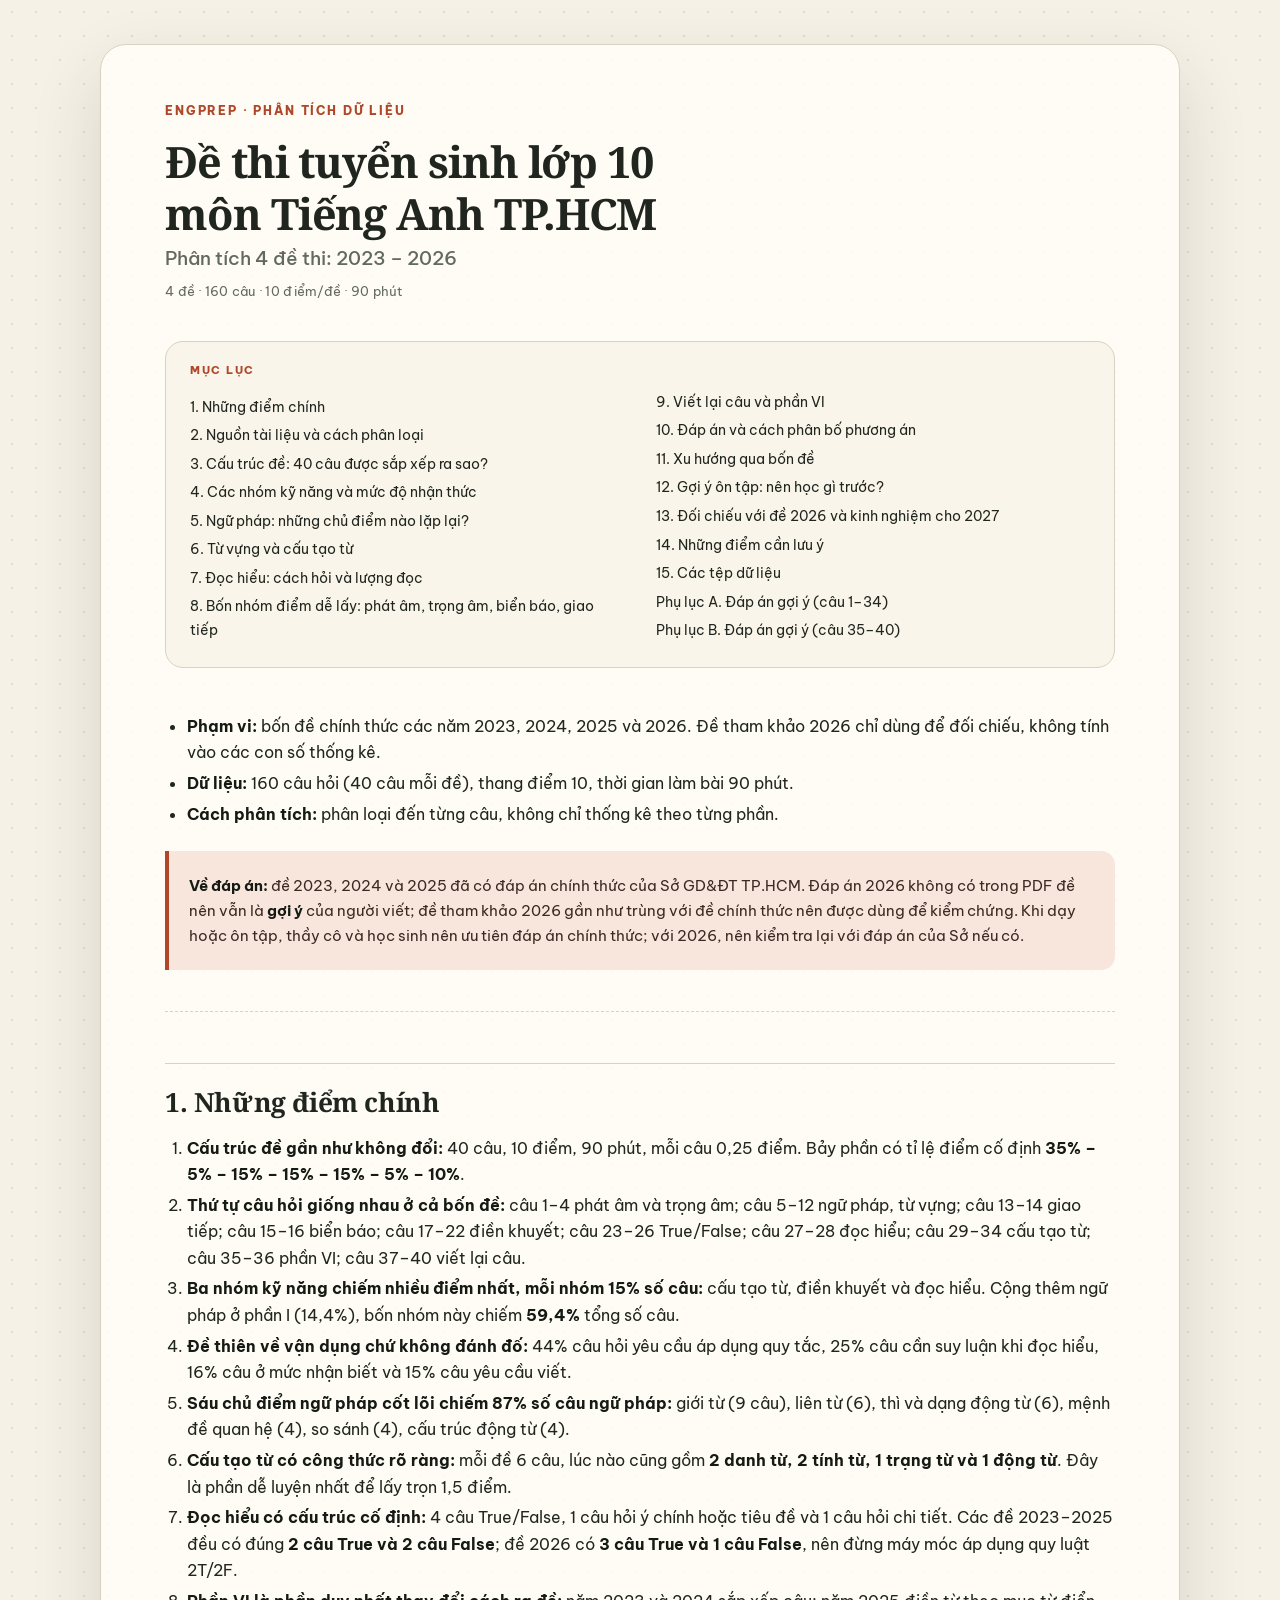
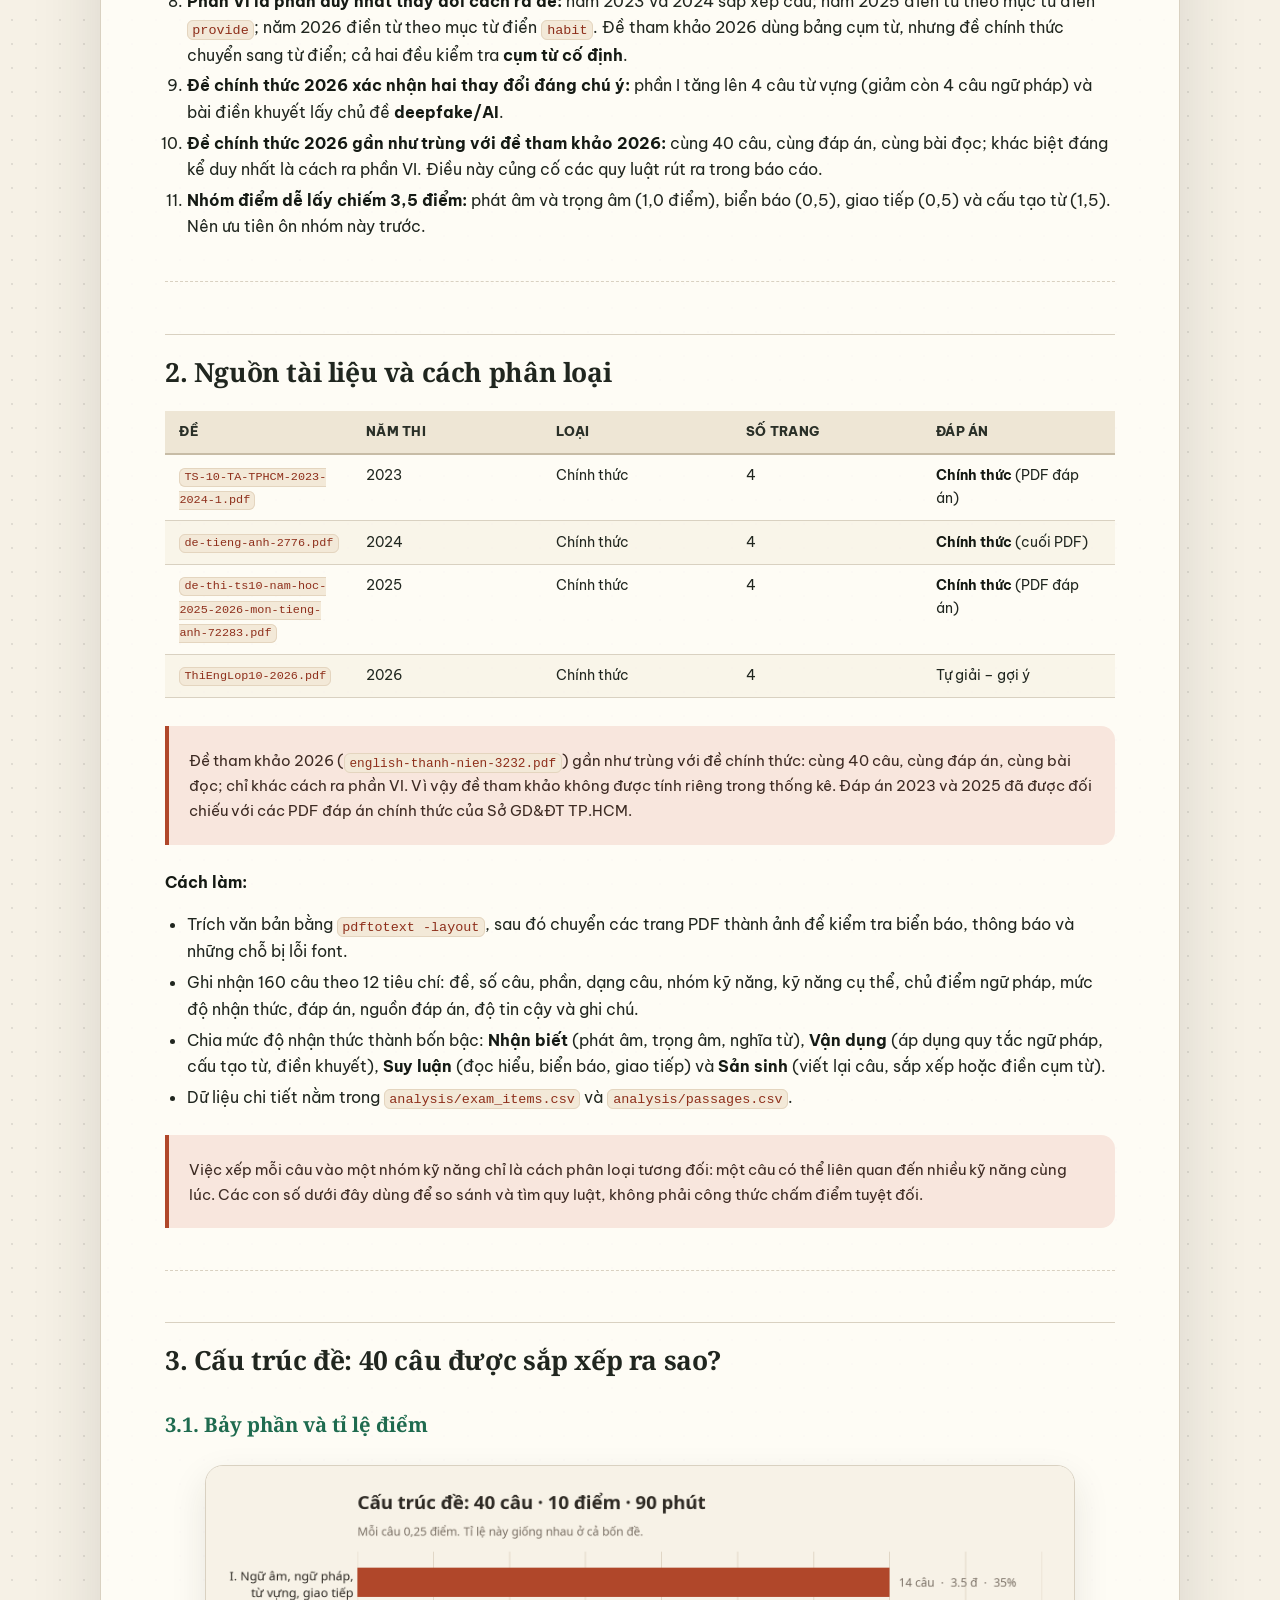
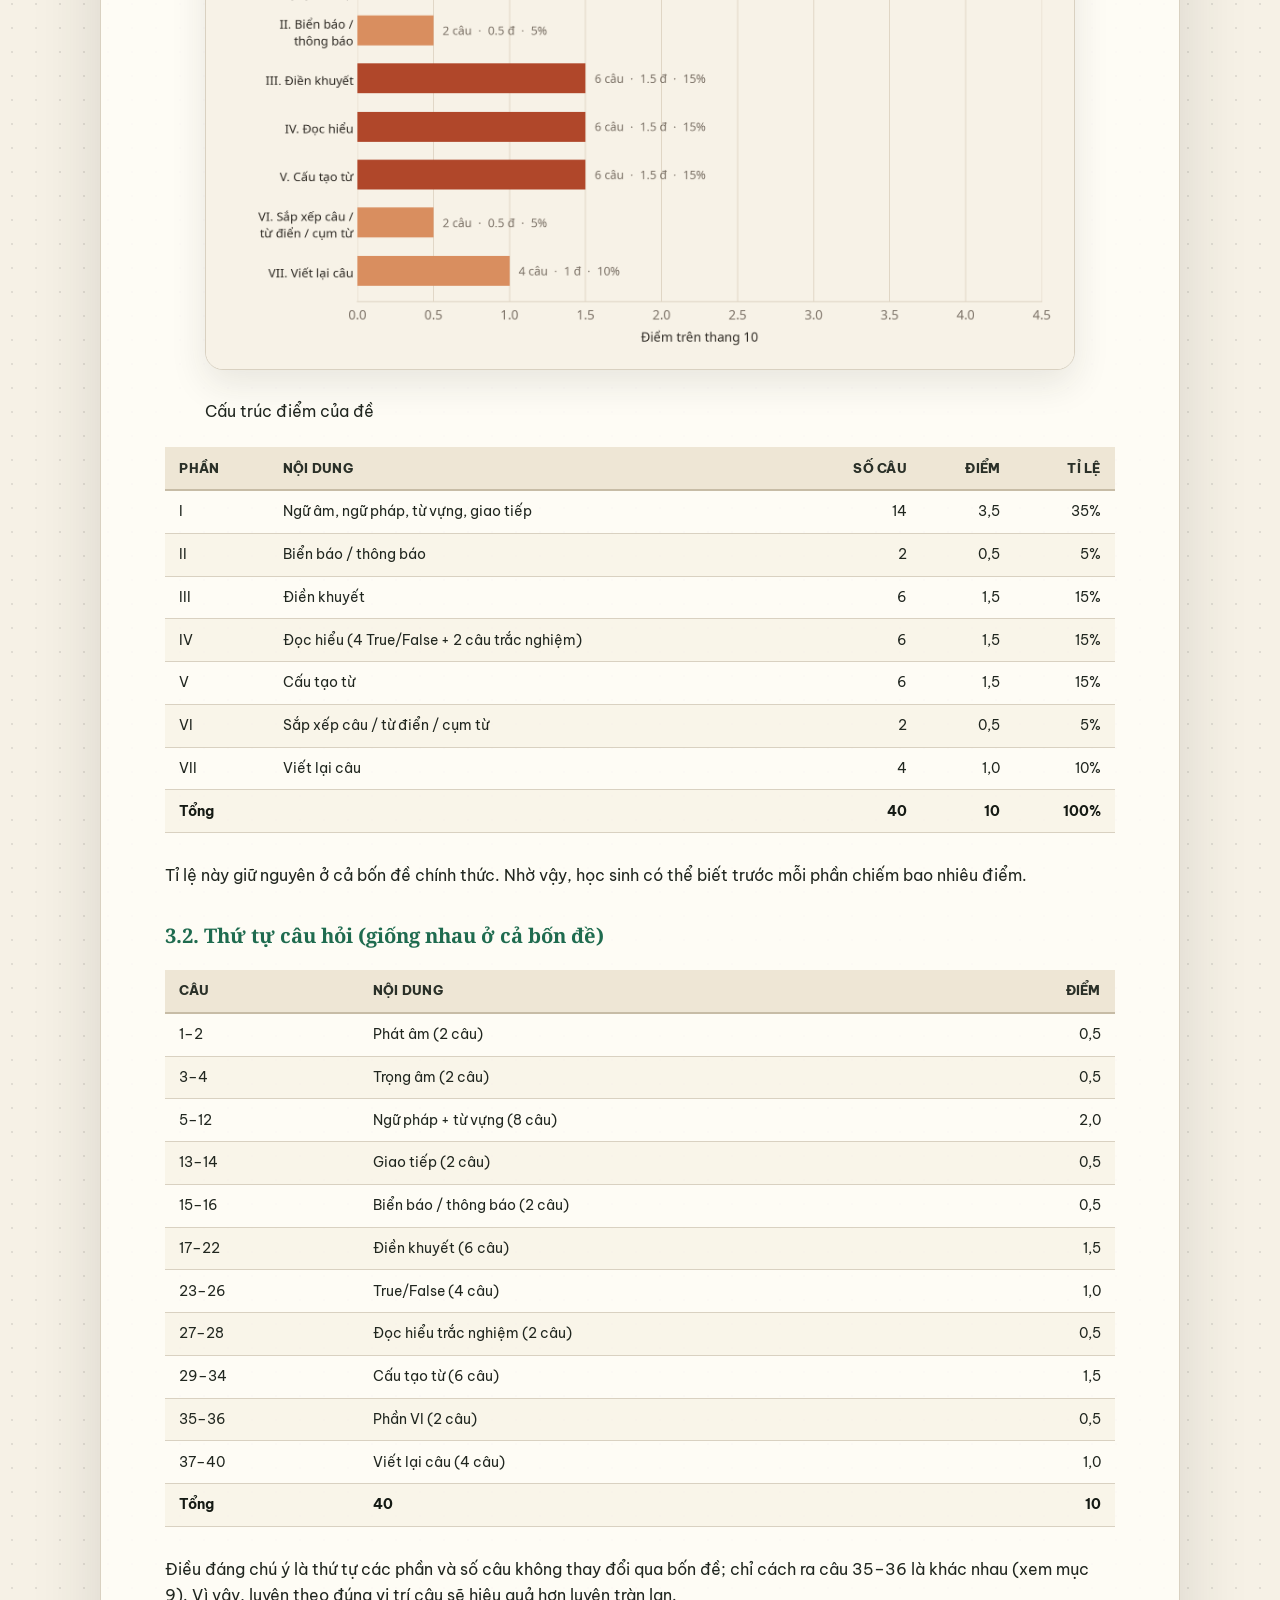
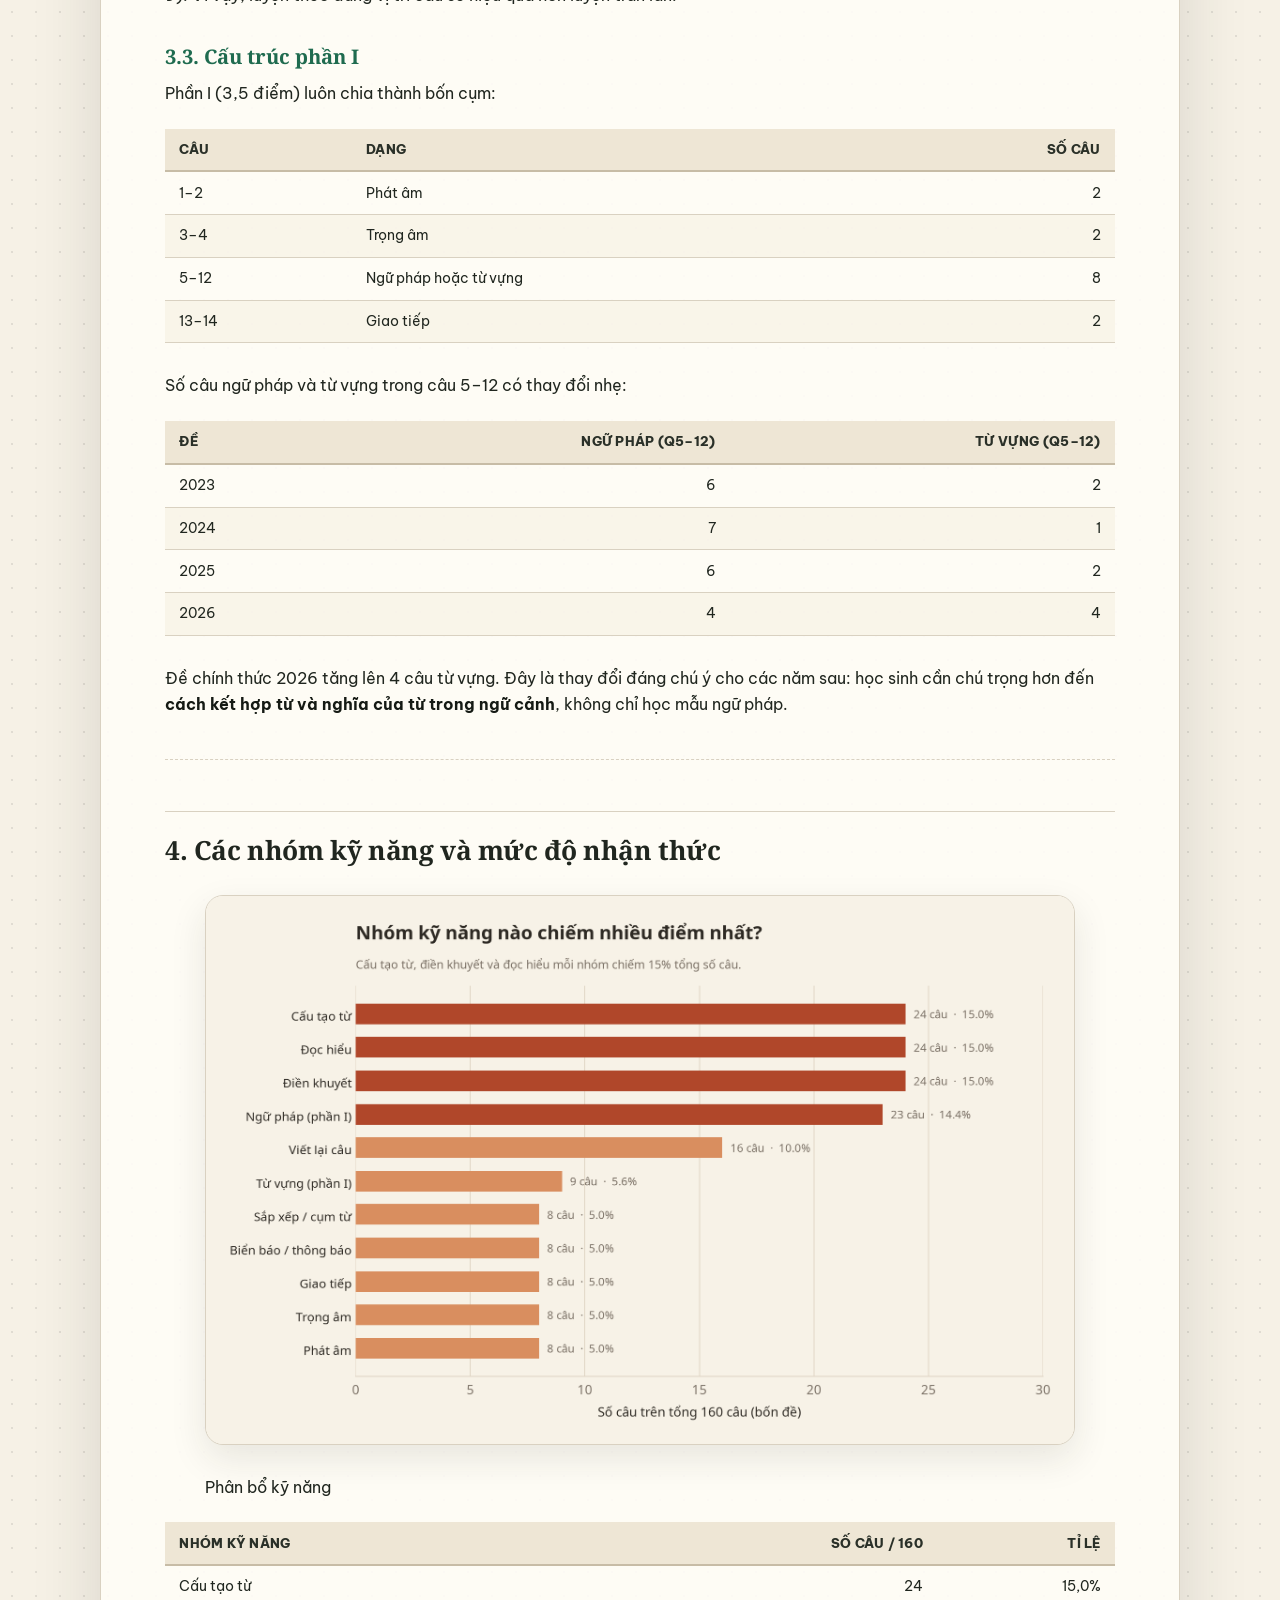
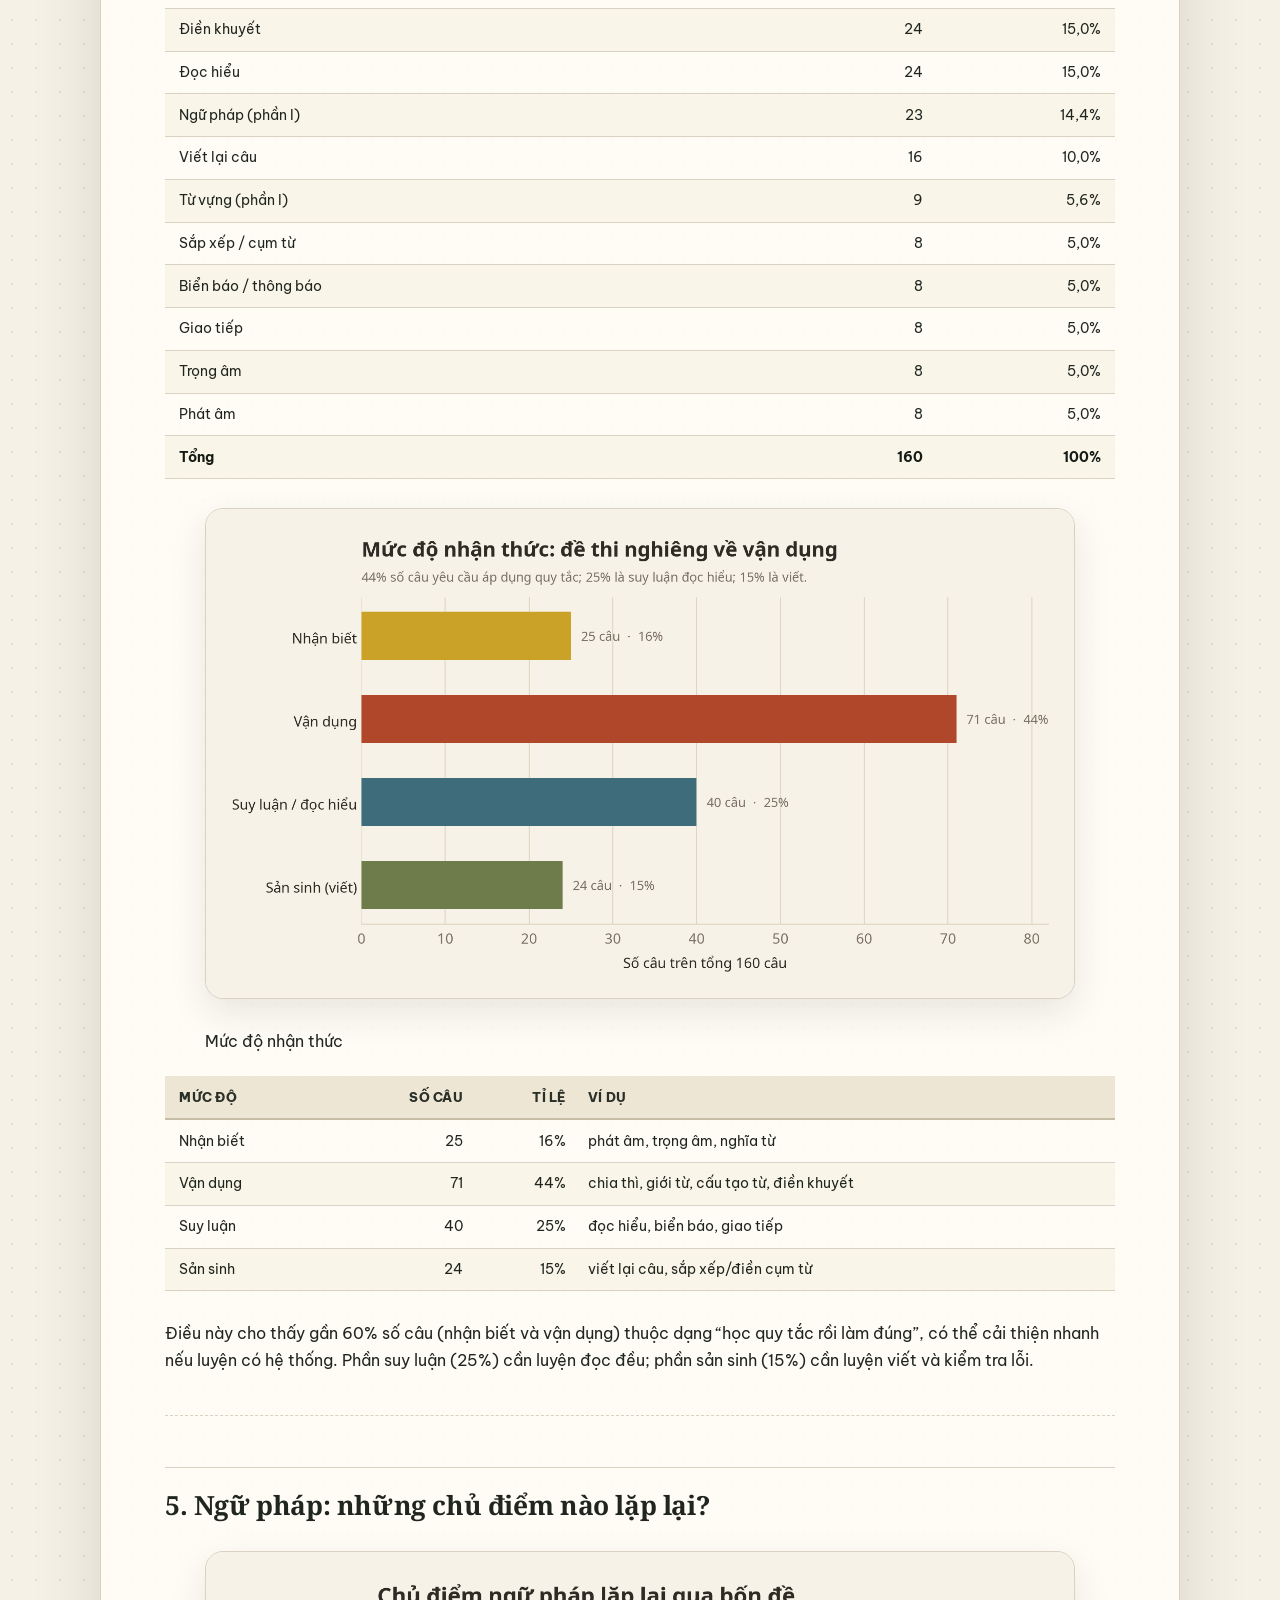
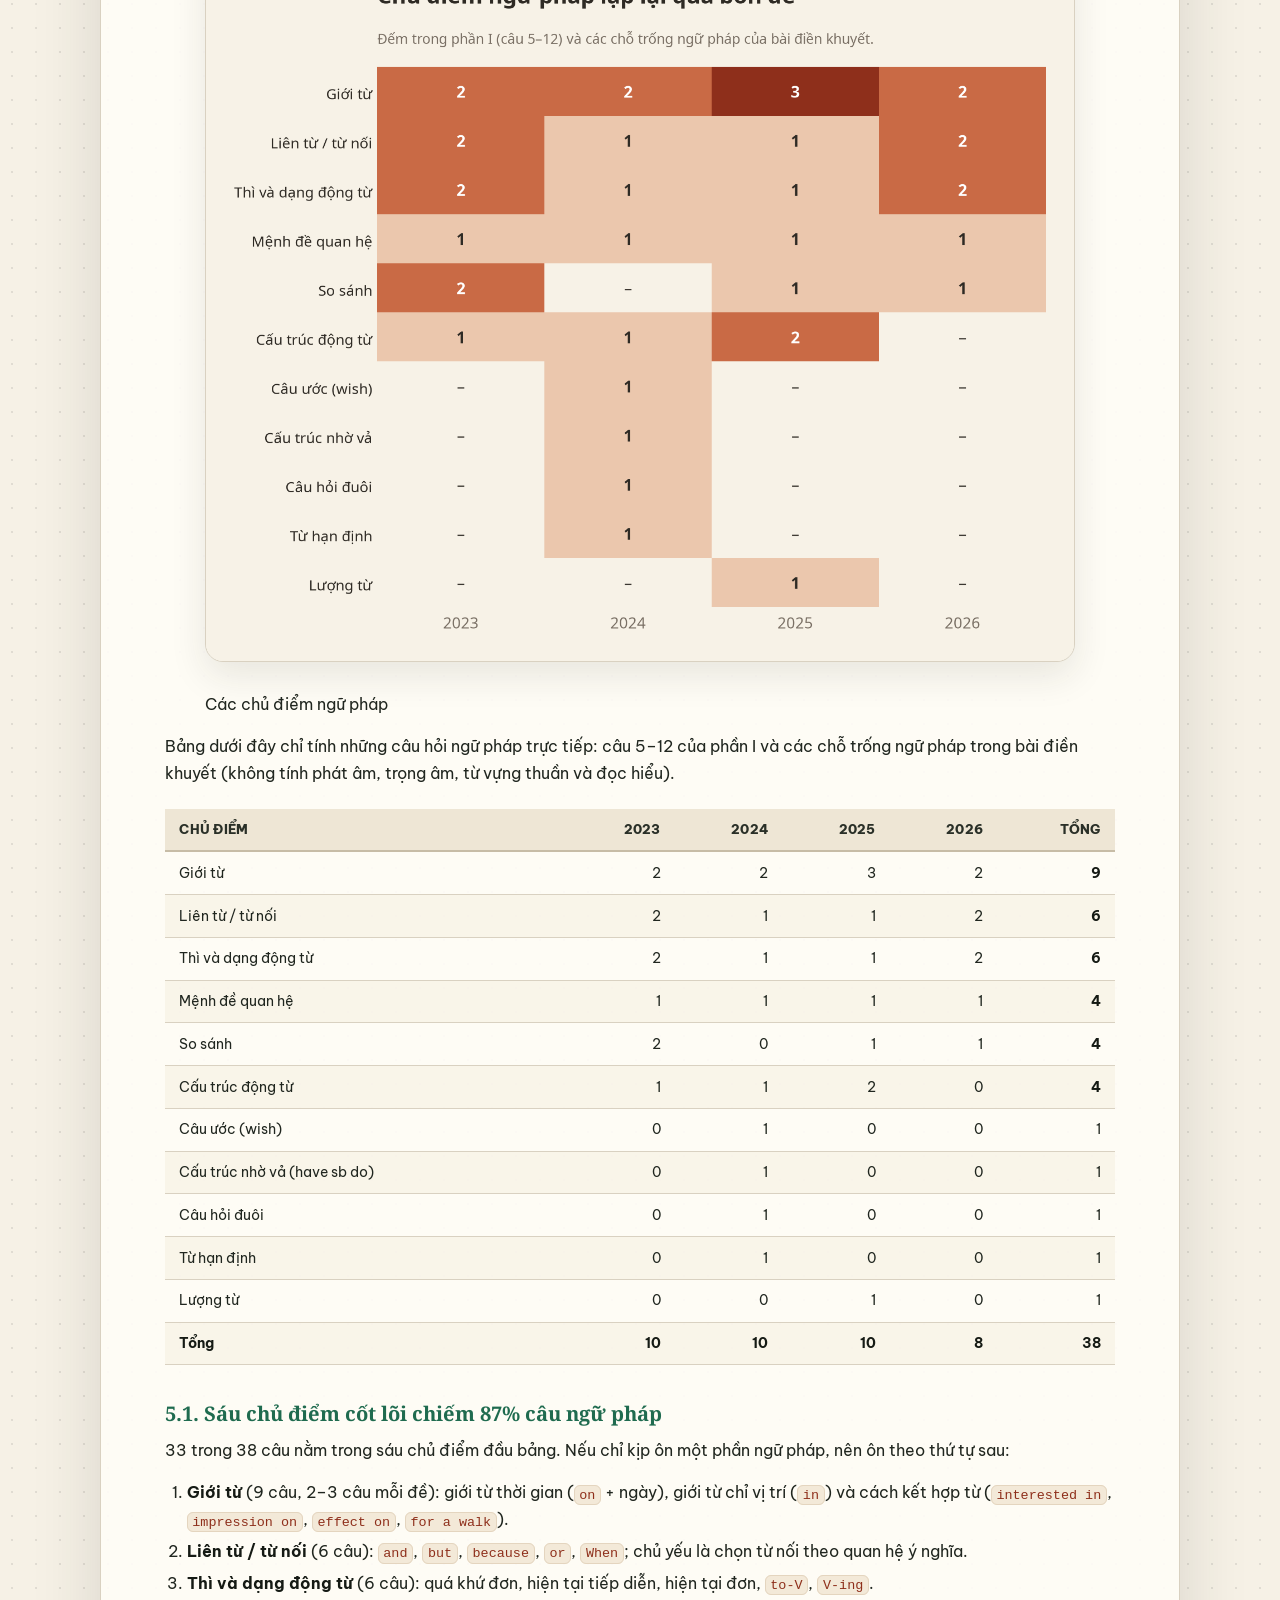
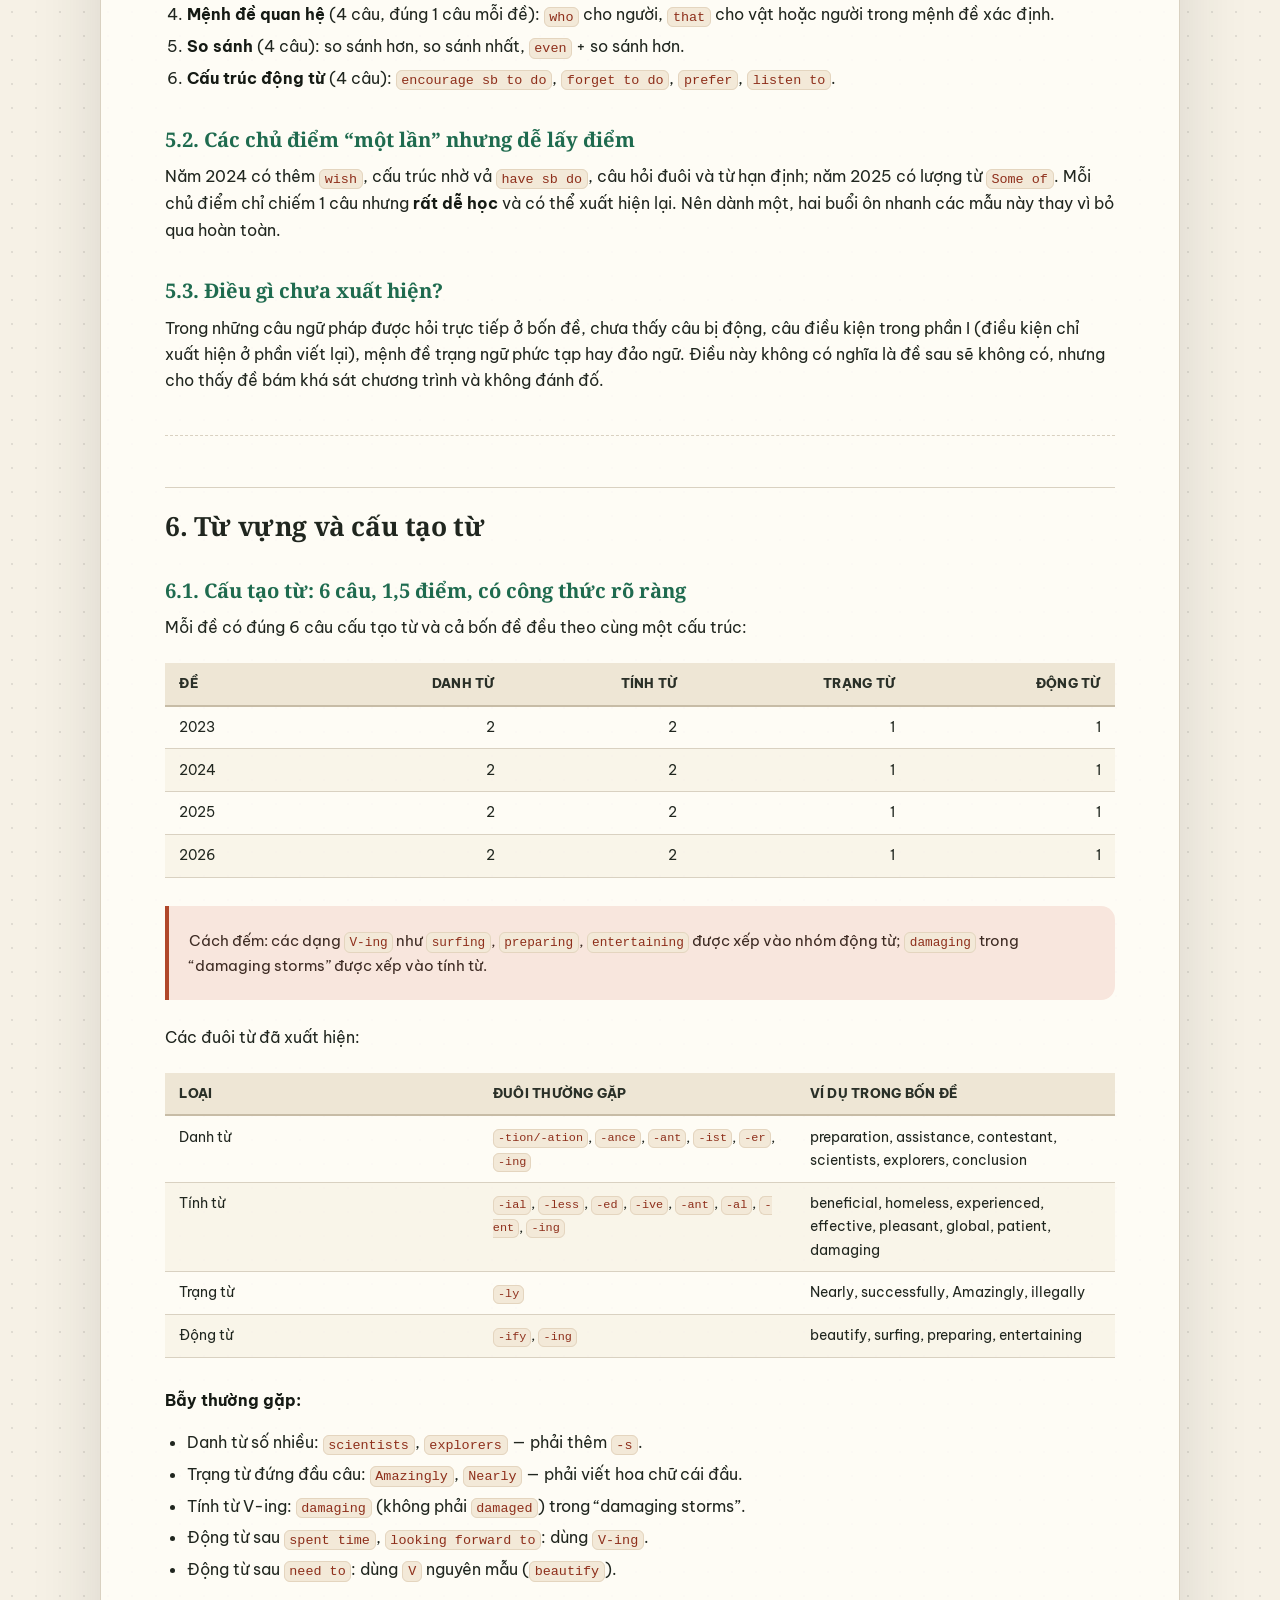
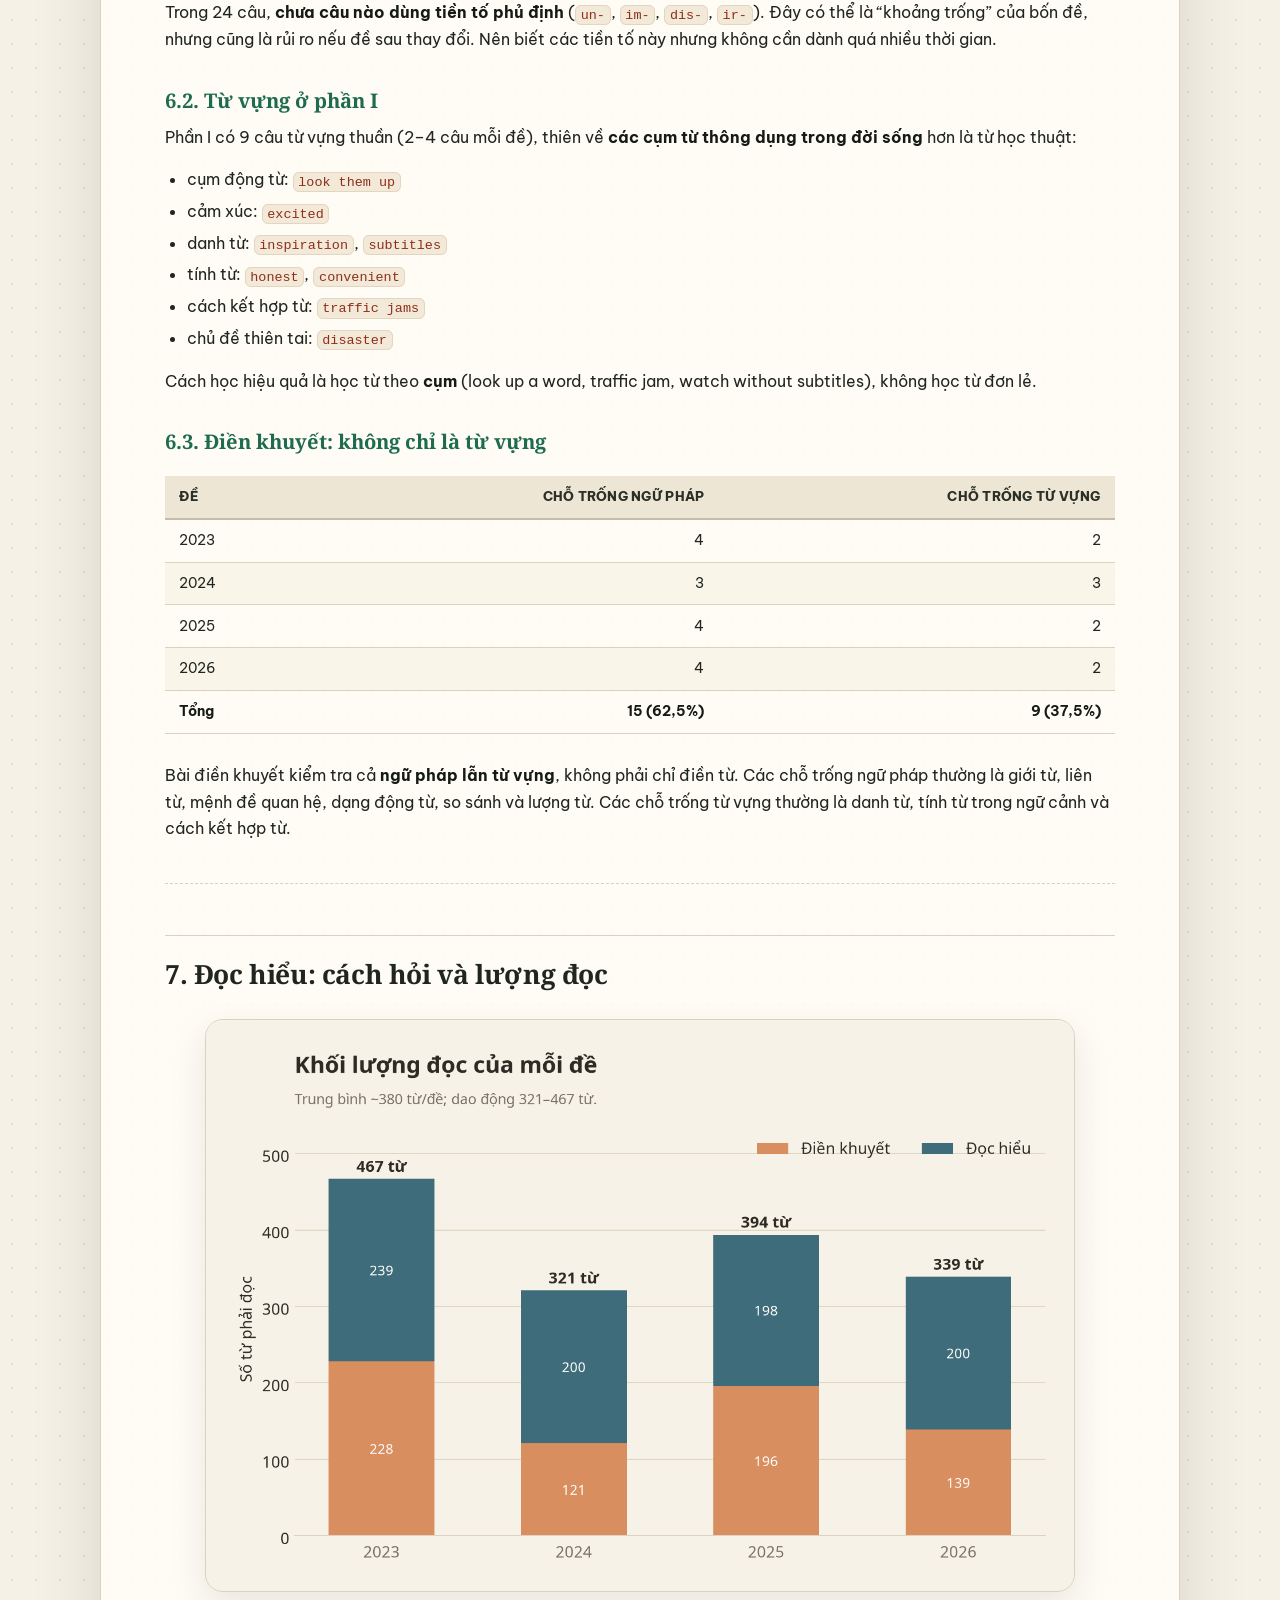
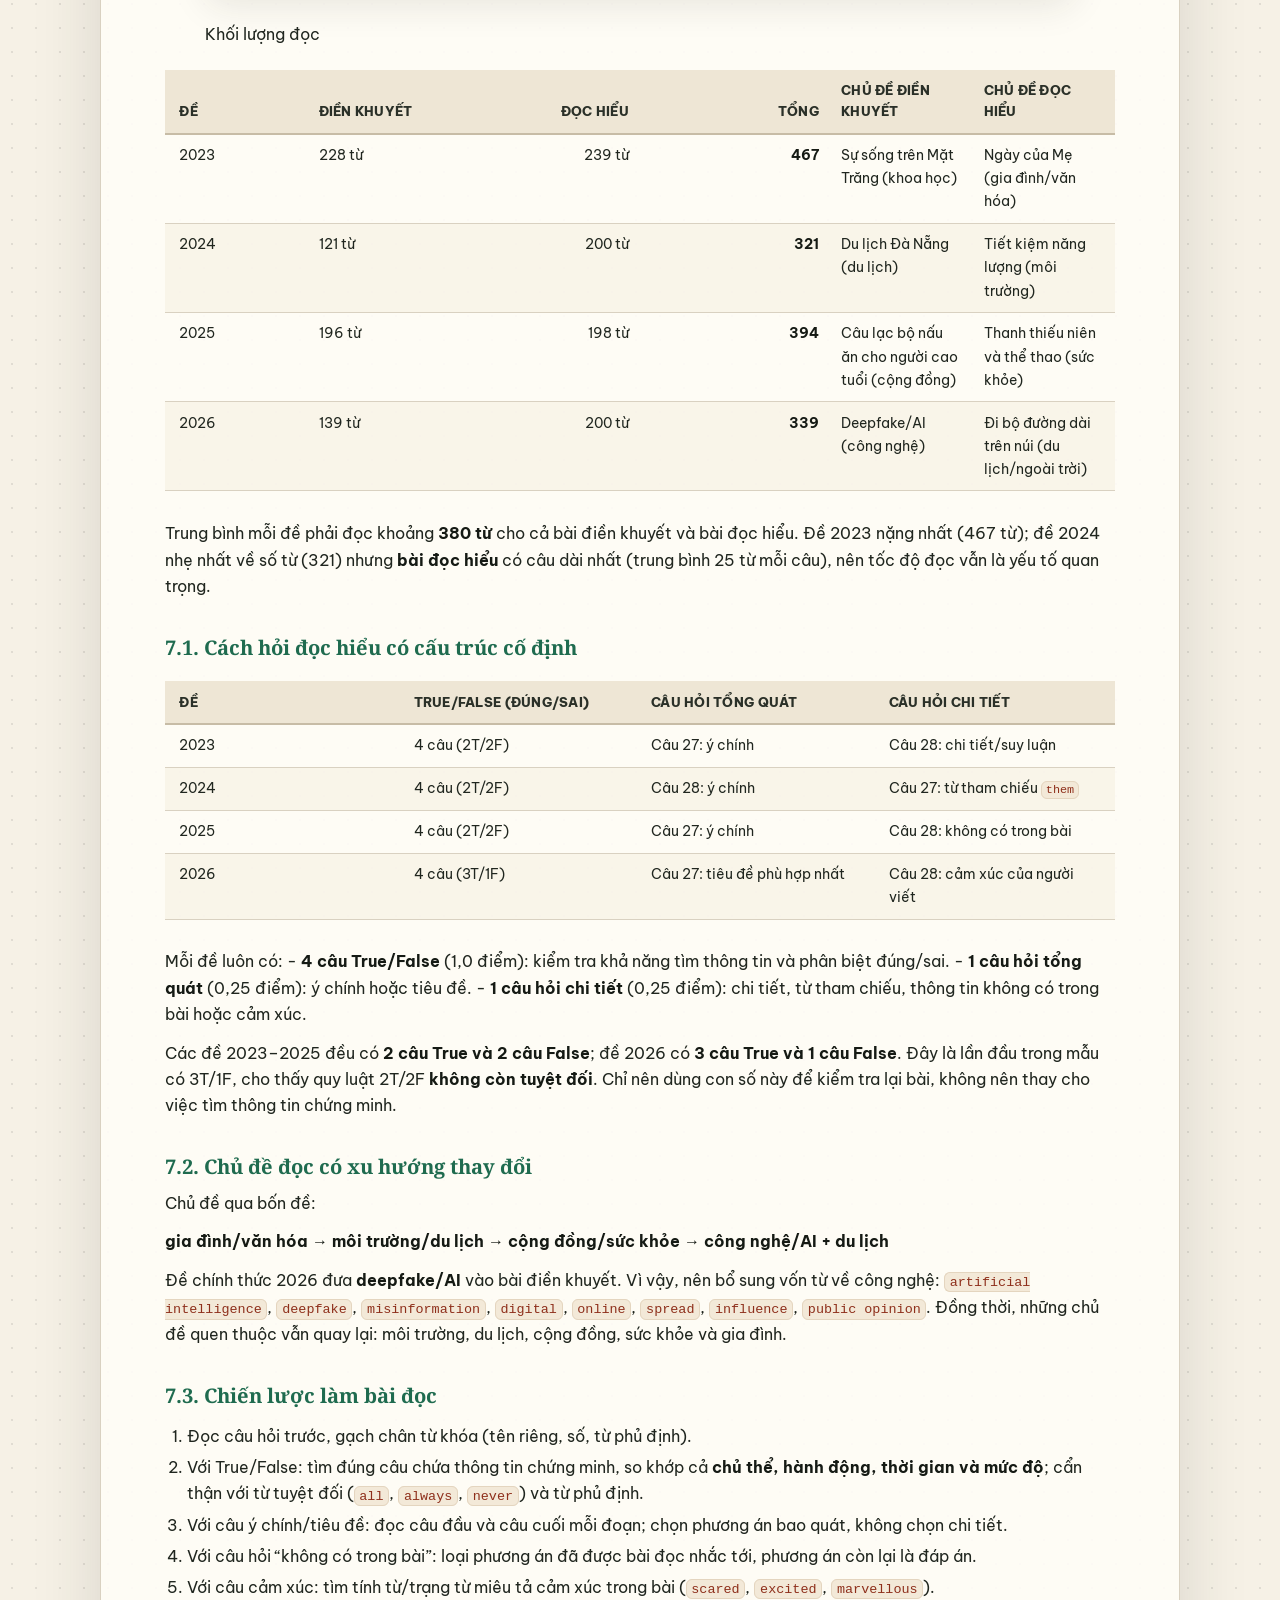
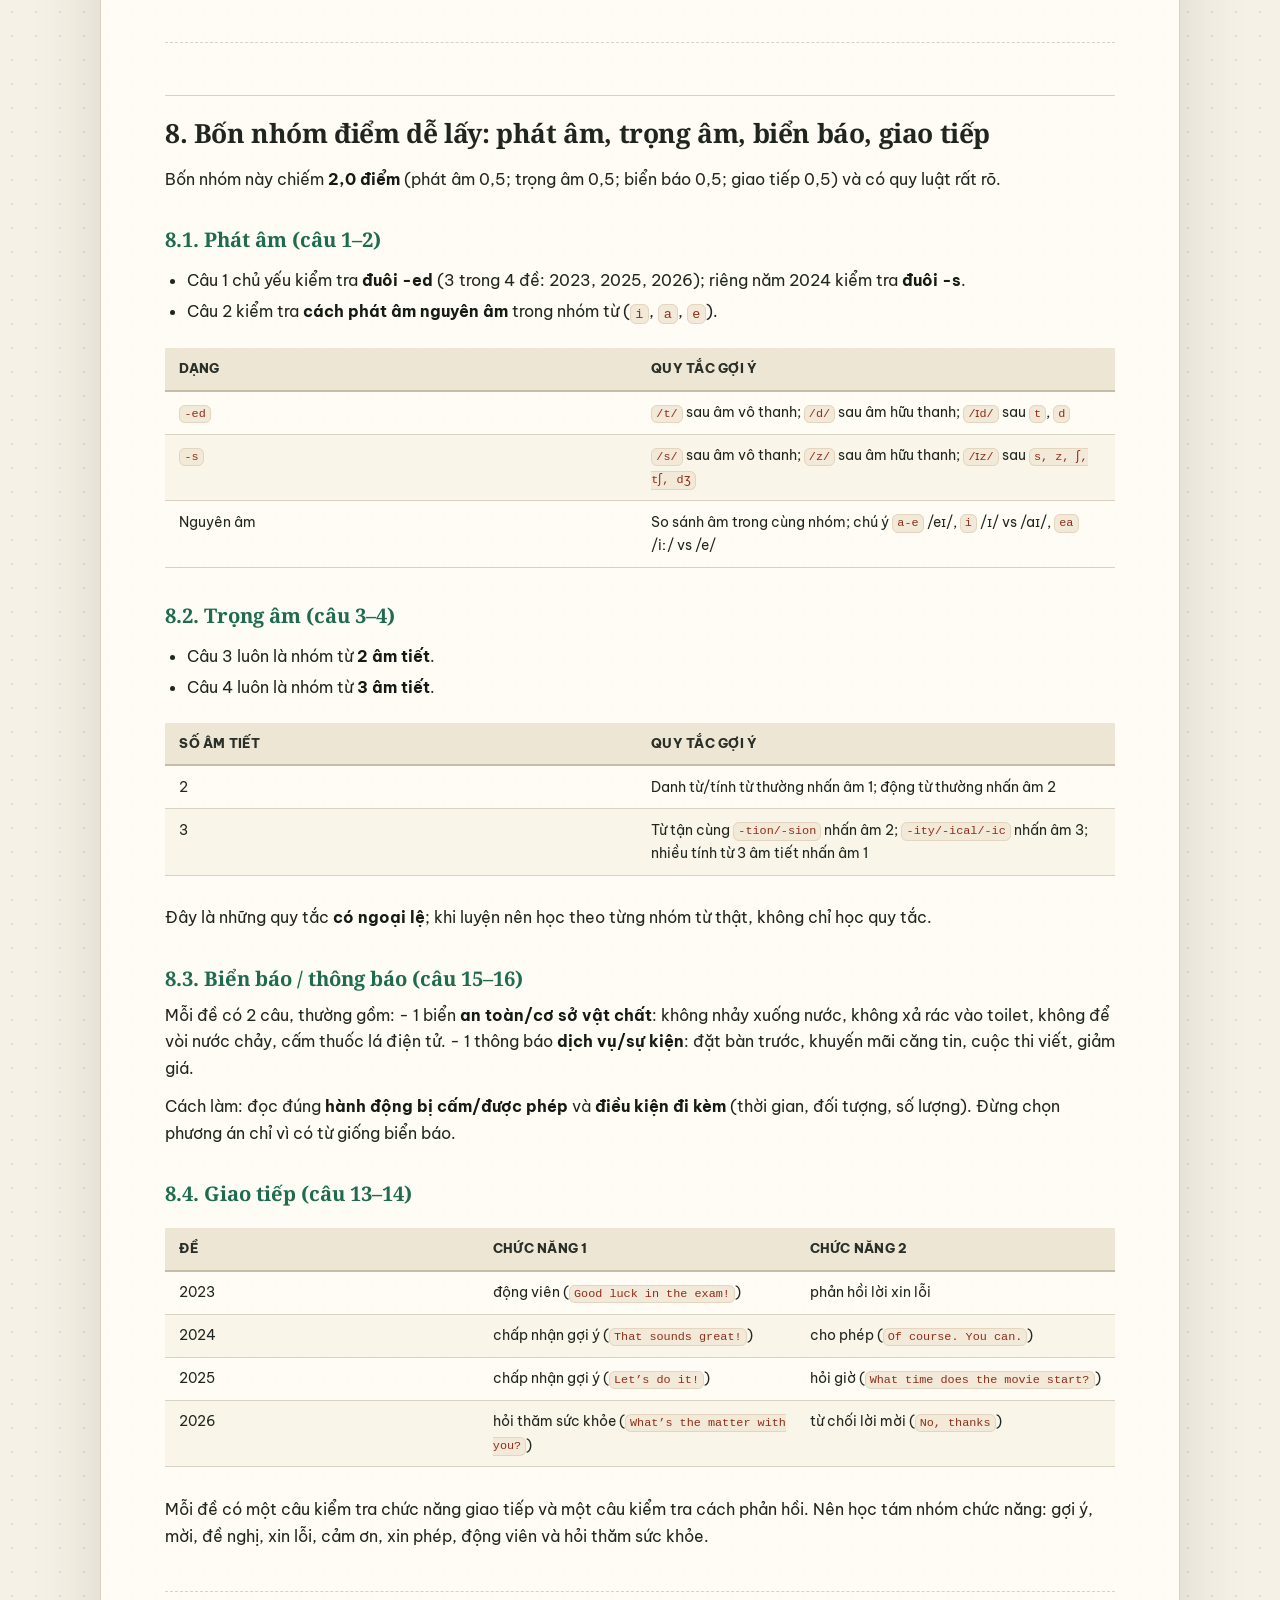
==== commit ff495fa1: "Mark 2023 and 2025 answer keys as official" ====
--- a/bao-cao-phan-tich.html
+++ b/bao-cao-phan-tich.html
@@ -76,13 +76,12 @@
 thống kê theo từng phần.</li>
 </ul>
 <blockquote>
-<p><strong>Về đáp án:</strong> chỉ đề 2024–2025 có đáp án chính thức ở
-cuối PDF. Các đề 2023, 2025 và 2026 không kèm đáp án, nên phần đáp án
-trong báo cáo do người viết tự giải và được ghi rõ là <strong>gợi
-ý</strong>. Khi dùng để dạy hoặc ôn tập, thầy cô và học sinh nên đối
-chiếu lại với đáp án của Sở nếu có. Đề tham khảo 2026 gần như trùng với
-đề chính thức, nên chỉ dùng để kiểm chứng, không tính riêng trong thống
-kê.</p>
+<p><strong>Về đáp án:</strong> đề 2023, 2024 và 2025 đã có đáp án chính
+thức của Sở GD&amp;ĐT TP.HCM. Đáp án 2026 không có trong PDF đề nên vẫn
+là <strong>gợi ý</strong> của người viết; đề tham khảo 2026 gần như
+trùng với đề chính thức nên được dùng để kiểm chứng. Khi dạy hoặc ôn
+tập, thầy cô và học sinh nên ưu tiên đáp án chính thức; với 2026, nên
+kiểm tra lại với đáp án của Sở nếu có.</p>
 </blockquote>
 <hr />
 <h2 id="những-điểm-chính">1. Những điểm chính</h2>
@@ -156,7 +155,7 @@
 <td>2023</td>
 <td>Chính thức</td>
 <td>4</td>
-<td>Tự giải – gợi ý</td>
+<td><strong>Chính thức</strong> (PDF đáp án)</td>
 </tr>
 <tr>
 <td><code>de-tieng-anh-2776.pdf</code></td>
@@ -170,7 +169,7 @@
 <td>2025</td>
 <td>Chính thức</td>
 <td>4</td>
-<td>Tự giải – gợi ý</td>
+<td><strong>Chính thức</strong> (PDF đáp án)</td>
 </tr>
 <tr>
 <td><code>ThiEngLop10-2026.pdf</code></td>
@@ -185,7 +184,8 @@
 <p>Đề tham khảo 2026 (<code>english-thanh-nien-3232.pdf</code>) gần như
 trùng với đề chính thức: cùng 40 câu, cùng đáp án, cùng bài đọc; chỉ
 khác cách ra phần VI. Vì vậy đề tham khảo không được tính riêng trong
-thống kê.</p>
+thống kê. Đáp án 2023 và 2025 đã được đối chiếu với các PDF đáp án chính
+thức của Sở GD&amp;ĐT TP.HCM.</p>
 </blockquote>
 <p><strong>Cách làm:</strong></p>
 <ul>
@@ -1377,13 +1377,14 @@
 </tr>
 </tbody>
 </table>
-<p>Nhận xét:</p>
+<p>Trước hết, đối chiếu với đáp án chính thức của Sở, toàn bộ đáp án
+2023 và 2025 trong báo cáo đều trùng khớp. Một số nhận xét:</p>
 <ul>
-<li>Theo đáp án gợi ý, đề 2023 cân bằng hoàn hảo: mỗi phương án A, B, C,
-D đều có 6 câu.</li>
-<li>Đề 2024 (chính thức) và 2025 (gợi ý) lệch về C (8 câu), còn D chỉ có
-4 và 3 câu.</li>
-<li>Đề 2026 chính thức lệch rõ hơn: C có 8 câu, B chỉ có 3 câu.</li>
+<li>Theo đáp án chính thức, đề 2023 cân bằng hoàn hảo: mỗi phương án A,
+B, C, D đều có 6 câu.</li>
+<li>Đề 2024 và 2025 (chính thức) lệch về C (8 câu), còn D chỉ có 4 và 3
+câu.</li>
+<li>Đề 2026 (gợi ý) lệch rõ hơn: C có 8 câu, B chỉ có 3 câu.</li>
 <li>Trong tổng số 96 câu trắc nghiệm, C chiếm 31,3%, còn D chỉ
 19,8%.</li>
 </ul>
@@ -1779,11 +1780,11 @@
 <li>Mẫu gồm <strong>4 đề chính thức</strong> (2023–2026); không phải mẫu
 ngẫu nhiên đại diện cho mọi năm. Đề tham khảo 2026 gần như trùng với đề
 chính thức nên không được tính riêng để tránh trùng lặp.</li>
-<li>Đáp án 2023, 2025 và 2026 là <strong>tự giải</strong>, có thể sai ở
-một vài câu; đáp án 2024 là chính thức.</li>
+<li>Đáp án 2023, 2024 và 2025 là <strong>chính thức</strong>; đáp án
+2026 là <strong>tự giải</strong>, có thể sai ở một vài câu.</li>
 <li>Một số câu phụ thuộc hình ảnh (biển báo) hoặc phần văn bản bị lỗi
-khi trích PDF; đáp án được suy ra từ phương án và ảnh chụp trang đề, có
-ghi chú độ tin cậy.</li>
+khi trích PDF; với đề 2026, đáp án được suy ra từ phương án và ảnh chụp
+trang đề, có ghi chú độ tin cậy.</li>
 <li>Việc phân loại kỹ năng/mức nhận thức mang tính chủ quan; một câu có
 thể thuộc nhiều nhóm.</li>
 <li>Các chỉ số đọc hiểu như Flesch-Kincaid có trong
@@ -1794,6 +1795,8 @@
 đáp án chính thức, nên đáp án 2026 vẫn là <strong>gợi ý</strong>.</li>
 </ul>
 <h3 id="các-câu-cần-kiểm-chứng">Các câu cần kiểm chứng</h3>
+<p>Đáp án 2023, 2024 và 2025 đã được đối chiếu với bản chính thức. Toàn
+bộ đáp án 2026 vẫn là gợi ý; hai câu sau có độ tin cậy trung bình:</p>
 <table>
 <colgroup>
 <col style="width: 33%" />
@@ -1809,36 +1812,6 @@
 </thead>
 <tbody>
 <tr>
-<td>Câu 13, đề 2023</td>
-<td>Bản PDF in ra thiếu lời thoại của David, chỉ còn “David:”</td>
-<td>Đáp án A suy ra từ phản hồi “Still a little worried…”</td>
-</tr>
-<tr>
-<td>Câu 15, đề 2023</td>
-<td>Biển báo là hình, trích văn bản không thấy nội dung</td>
-<td>Đã chuyển trang đề thành ảnh; đáp án D</td>
-</tr>
-<tr>
-<td>Câu 10, đề 2024</td>
-<td>Lỗi chính tả “forger” thay vì “forget”</td>
-<td>Không ảnh hưởng đáp án B</td>
-</tr>
-<tr>
-<td>Câu 15, đề 2024</td>
-<td>Biển báo là hình</td>
-<td>Đã chuyển trang đề thành ảnh; đáp án C, khớp đáp án chính thức</td>
-</tr>
-<tr>
-<td>Câu 15, đề 2025</td>
-<td>Biển báo là hình</td>
-<td>Đã chuyển trang đề thành ảnh; đáp án A</td>
-</tr>
-<tr>
-<td>Câu 35–36, đề 2025</td>
-<td>Dạng điền 2–3 từ, có thể có biến thể</td>
-<td>Đáp án gợi ý theo mục từ <code>provide</code></td>
-</tr>
-<tr>
 <td>Câu 20, đề 2026</td>
 <td><code>fame</code> là phương án gần nghĩa nhất với “reputation”</td>
 <td>Đáp án C, độ tin cậy trung bình</td>
@@ -1899,9 +1872,9 @@
 <h2 id="phụ-lục-a.-đáp-án-gợi-ý-câu-134">Phụ lục A. Đáp án gợi ý (câu
 1–34)</h2>
 <blockquote>
-<p><strong>2024 là đáp án chính thức.</strong> Các cột còn lại là gợi ý
-do người phân tích tự giải. <code>T</code> = True, <code>F</code> =
-False.</p>
+<p><strong>2023, 2024 và 2025 là đáp án chính thức.</strong> Riêng cột
+2026 là gợi ý do người viết tự giải. <code>T</code> = True,
+<code>F</code> = False.</p>
 </blockquote>
 <table>
 <thead>
